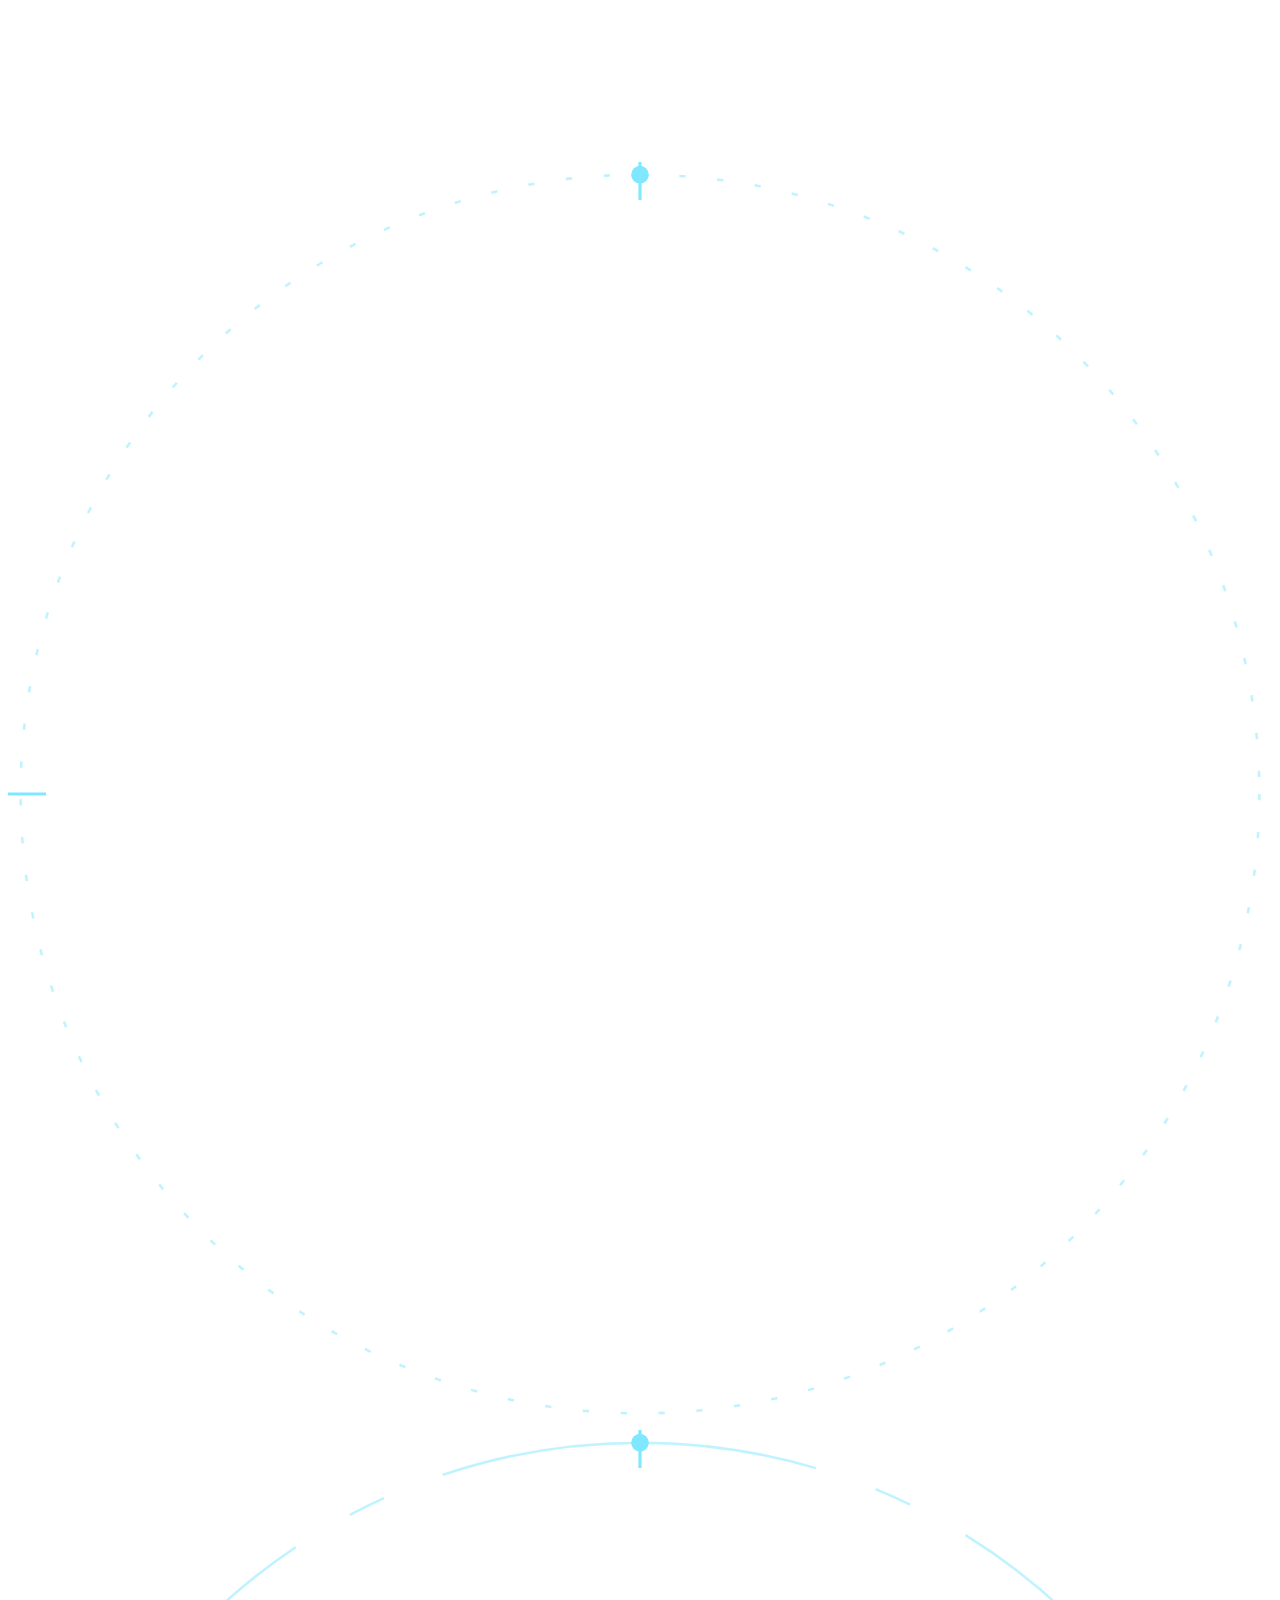
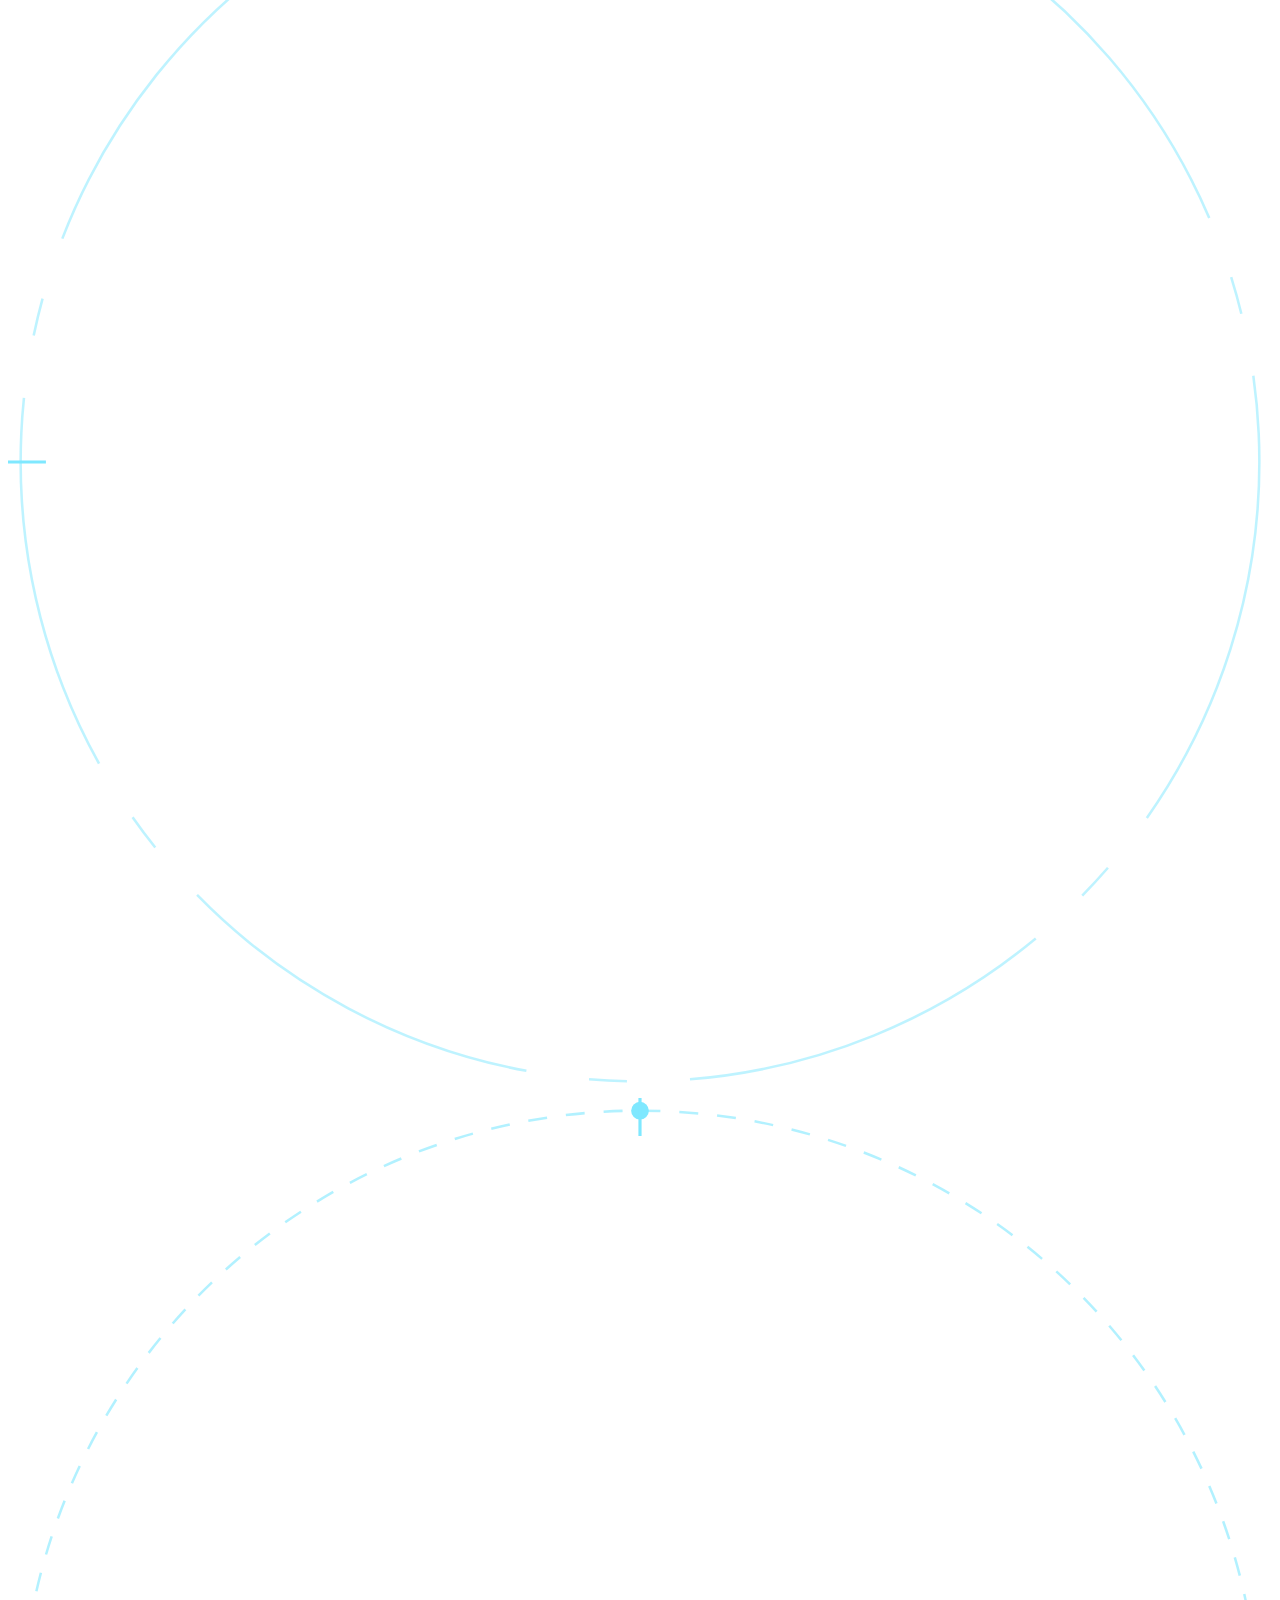
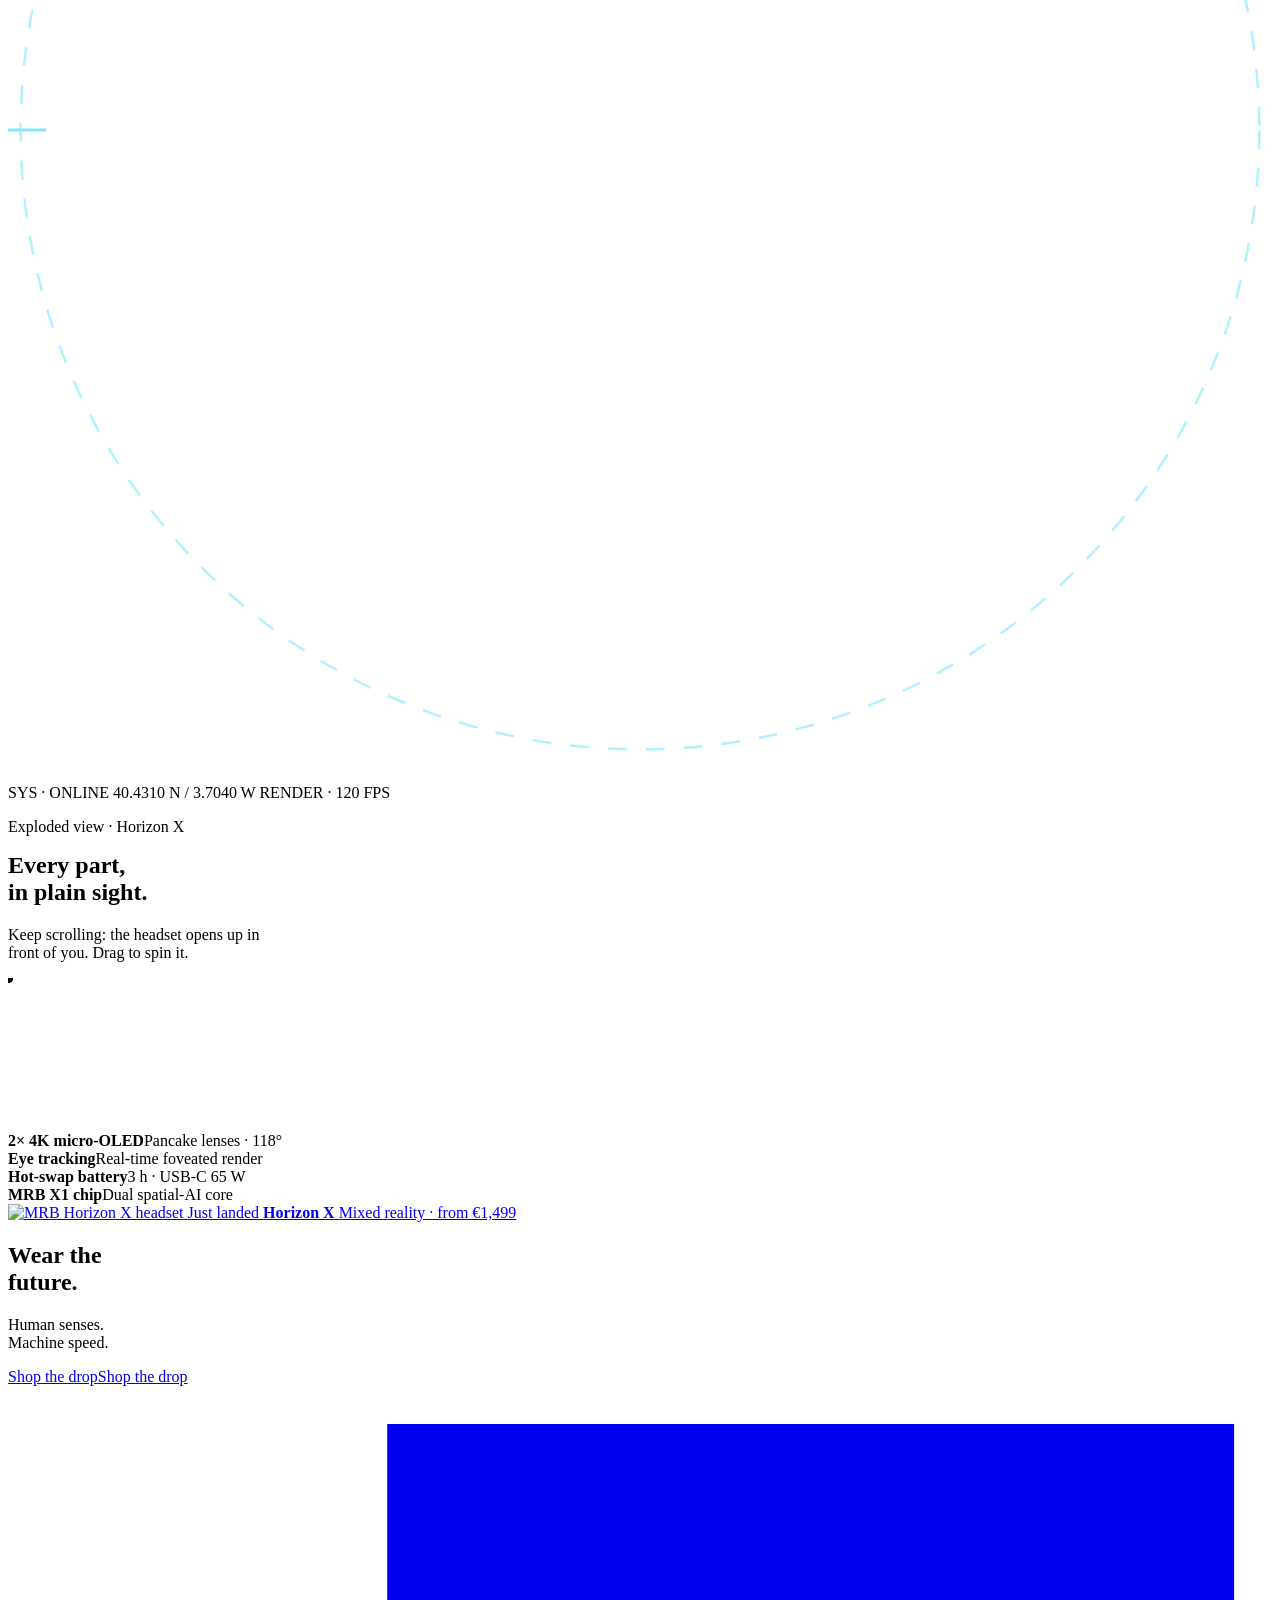
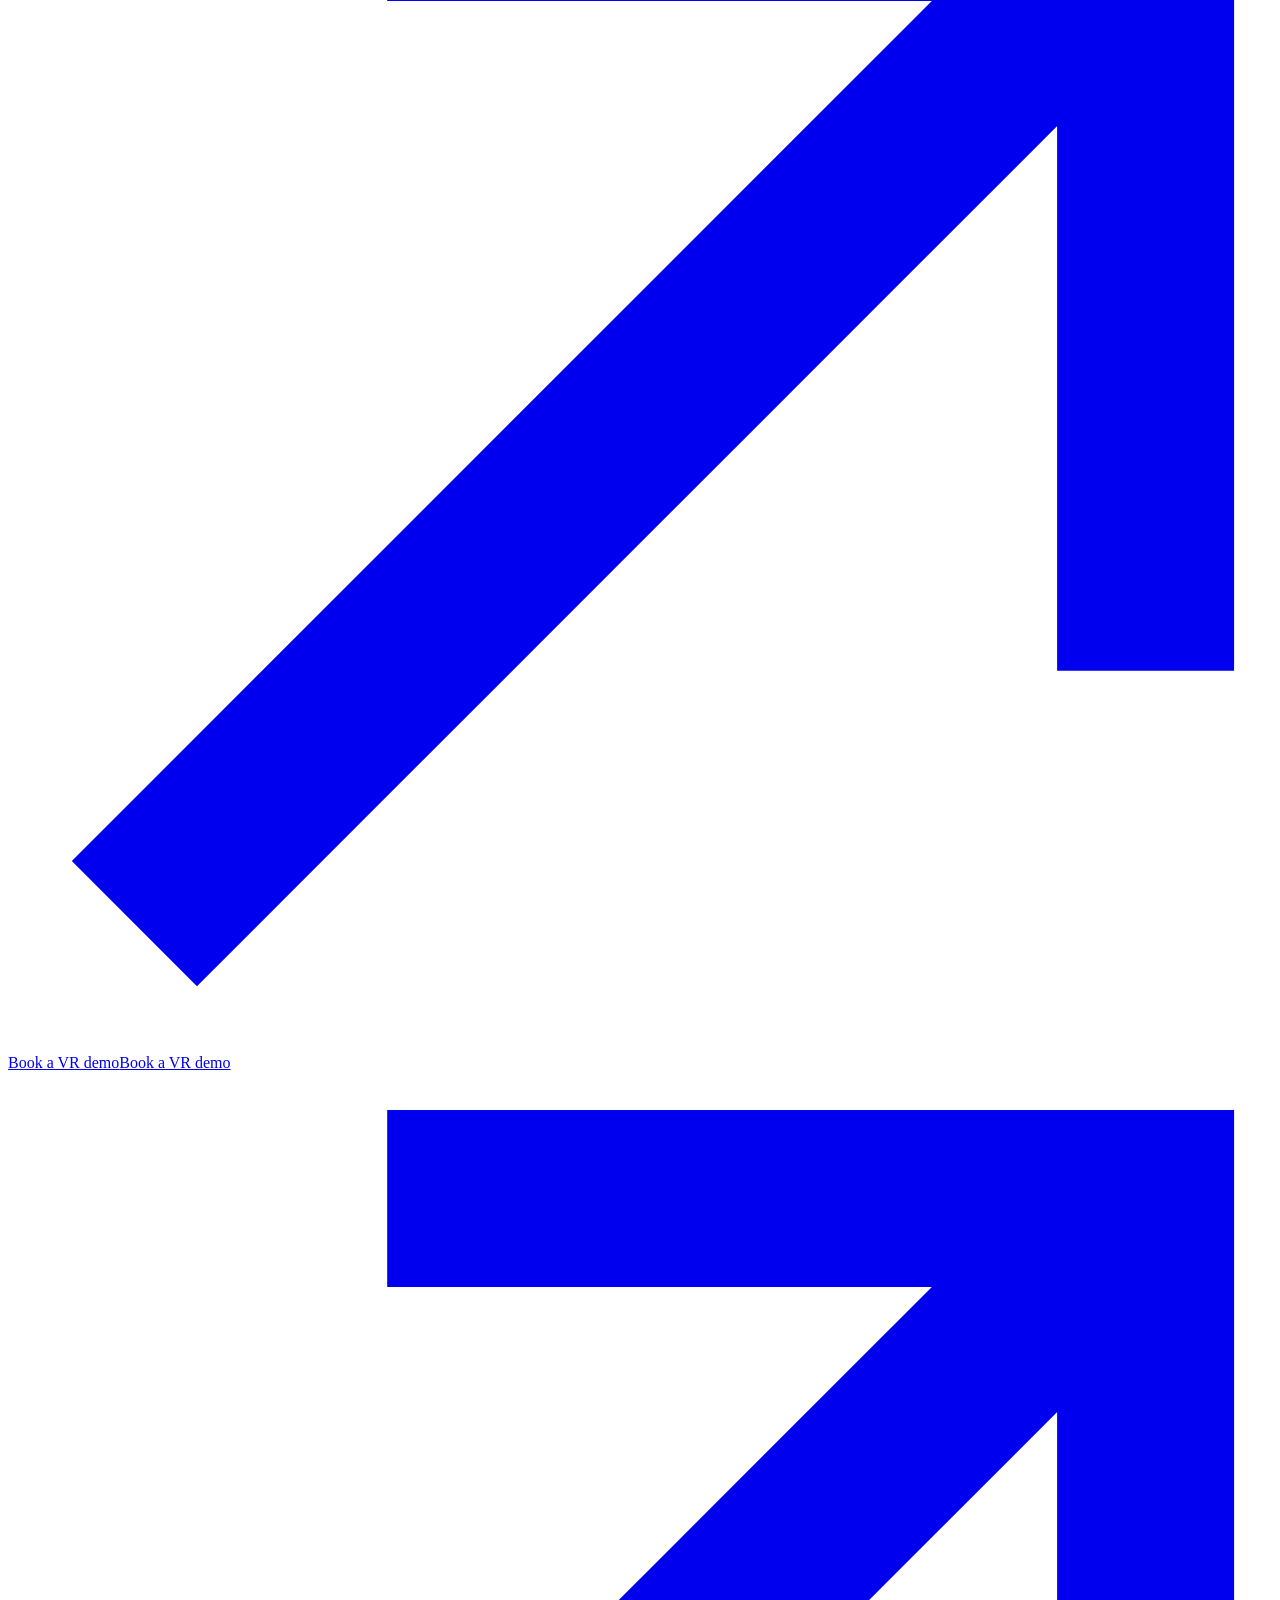
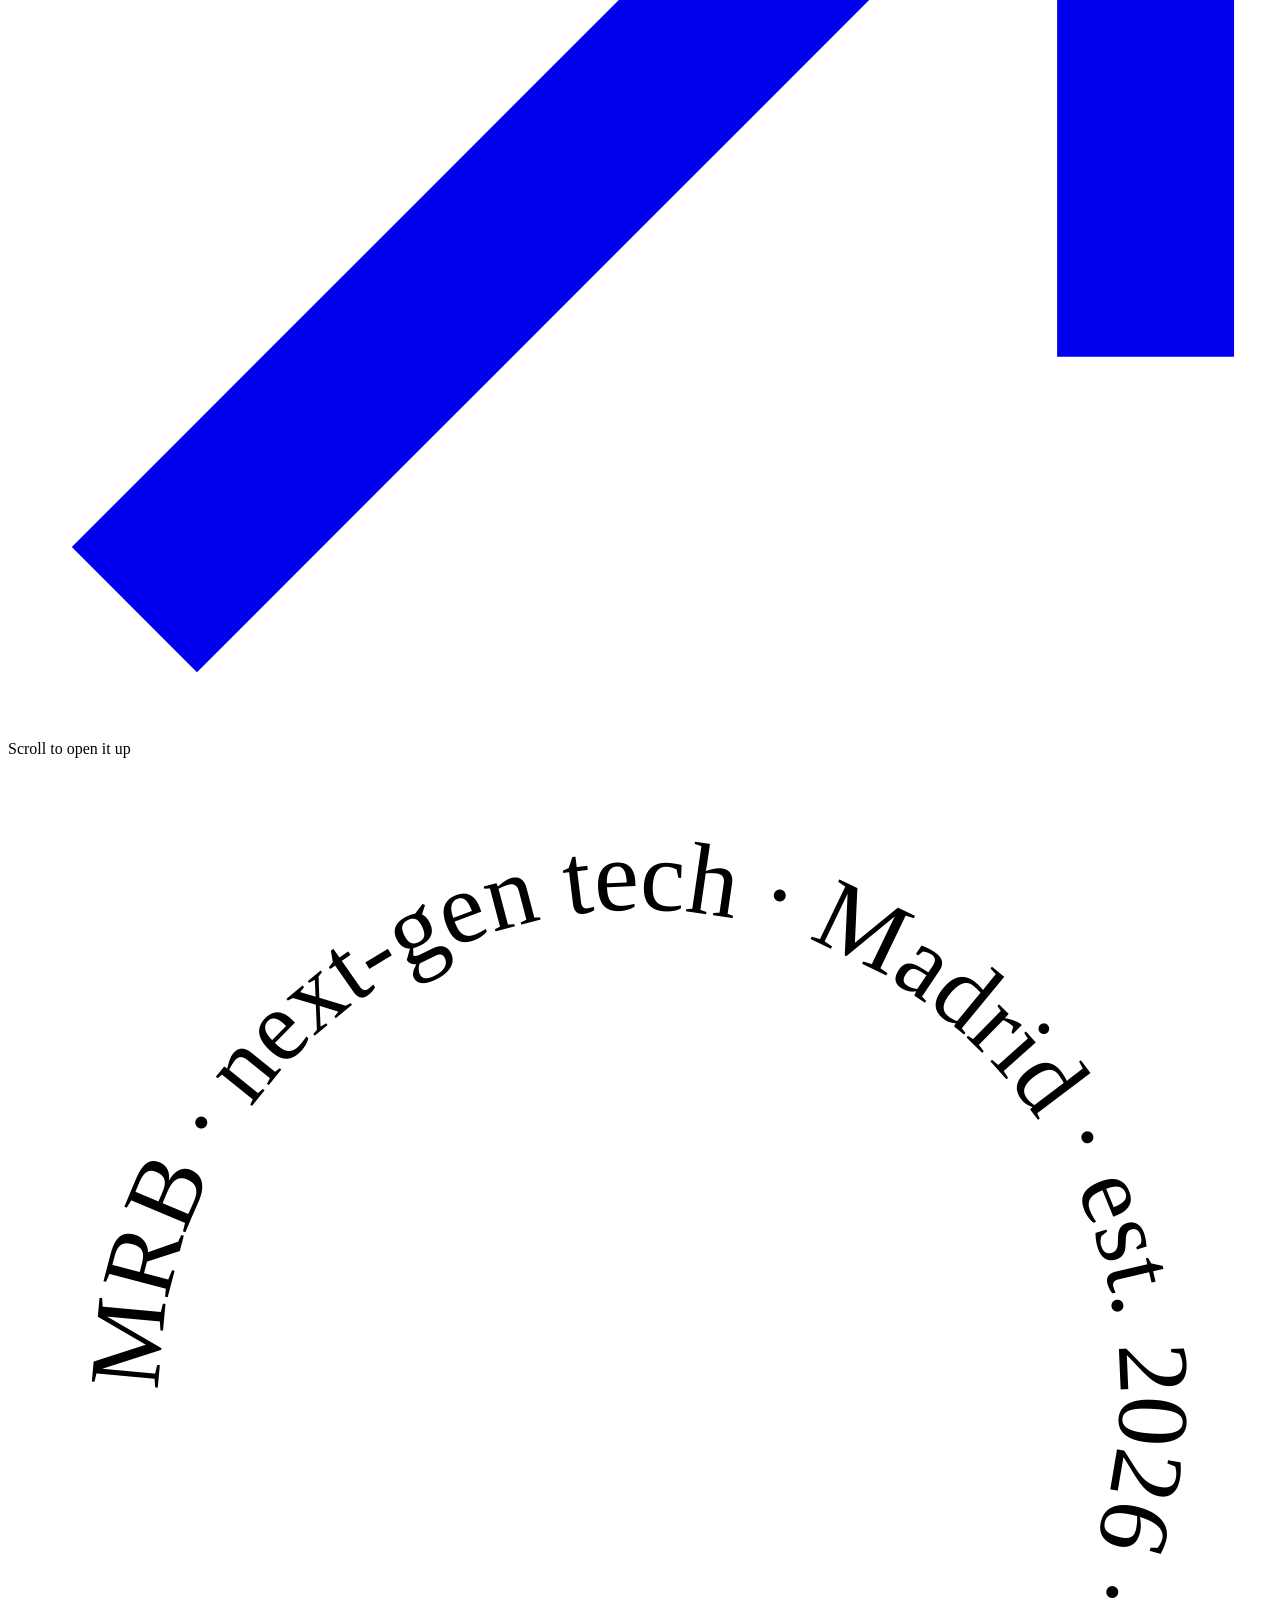
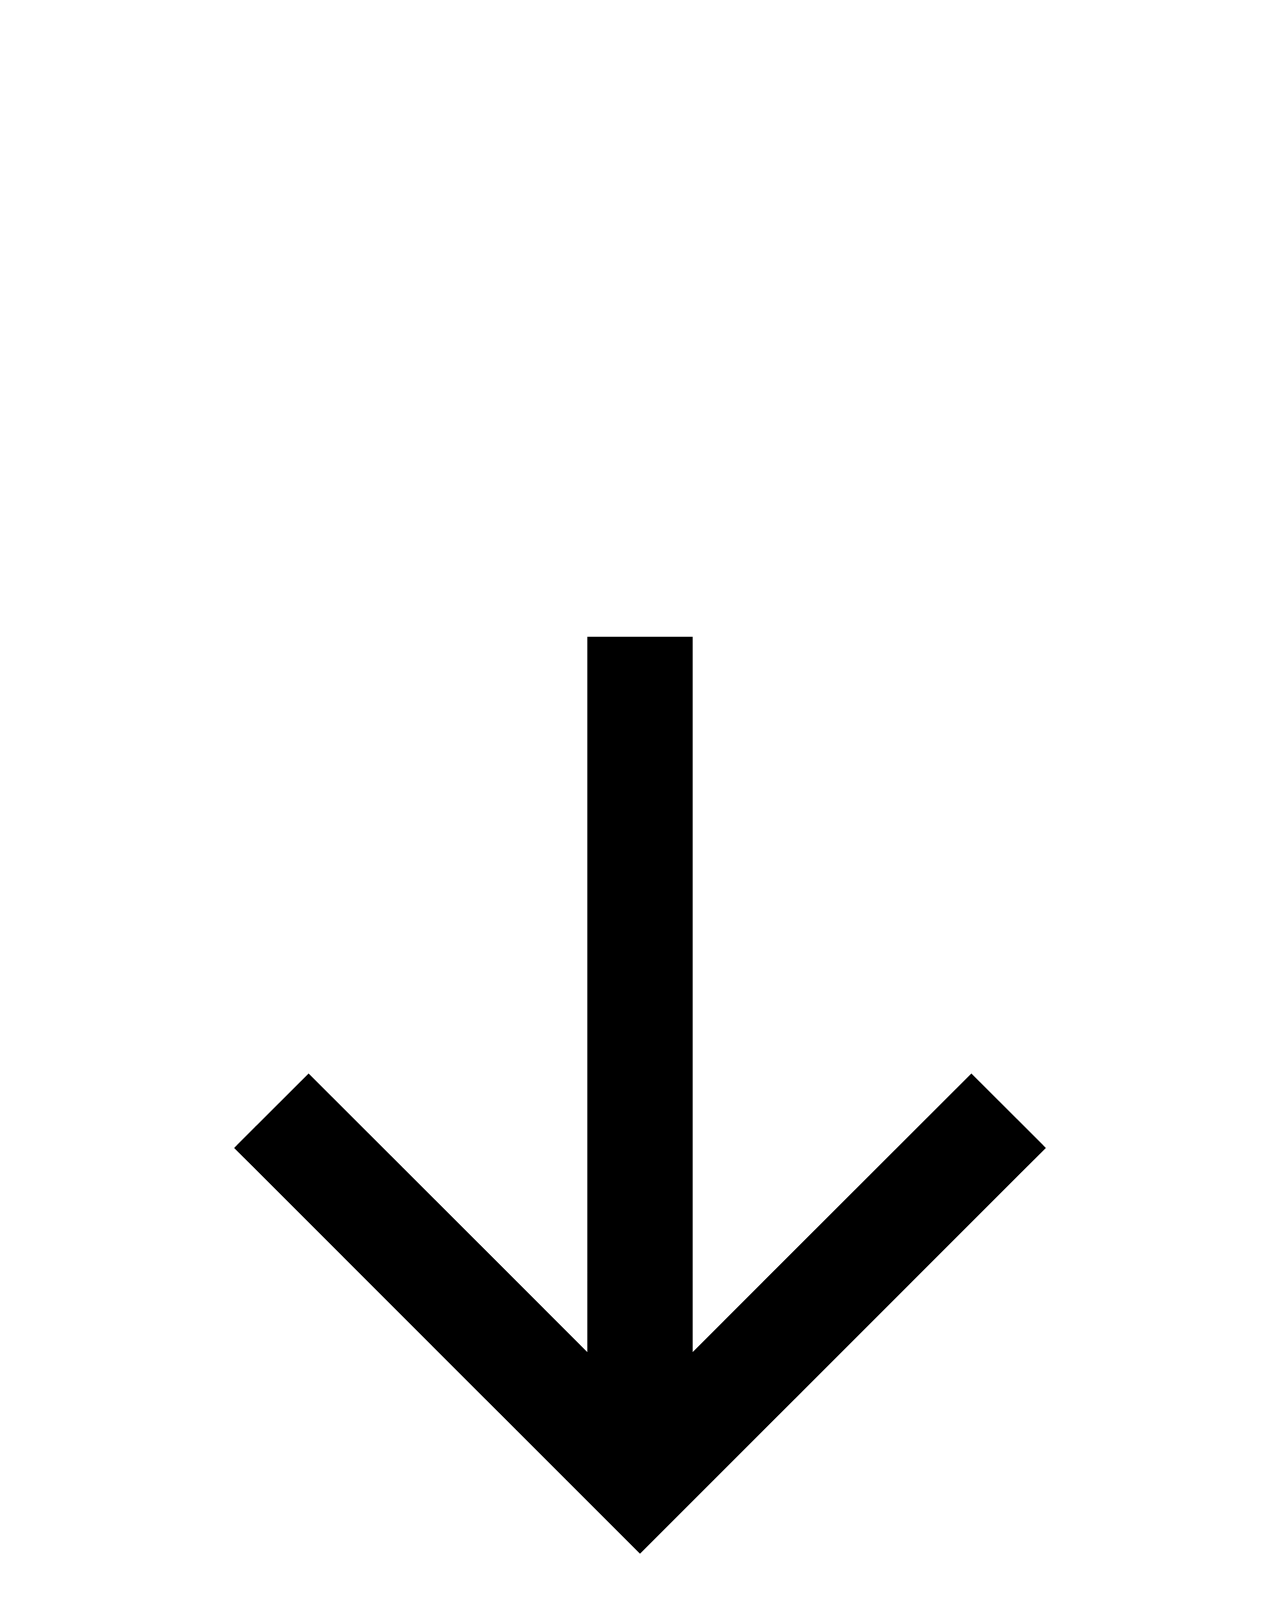
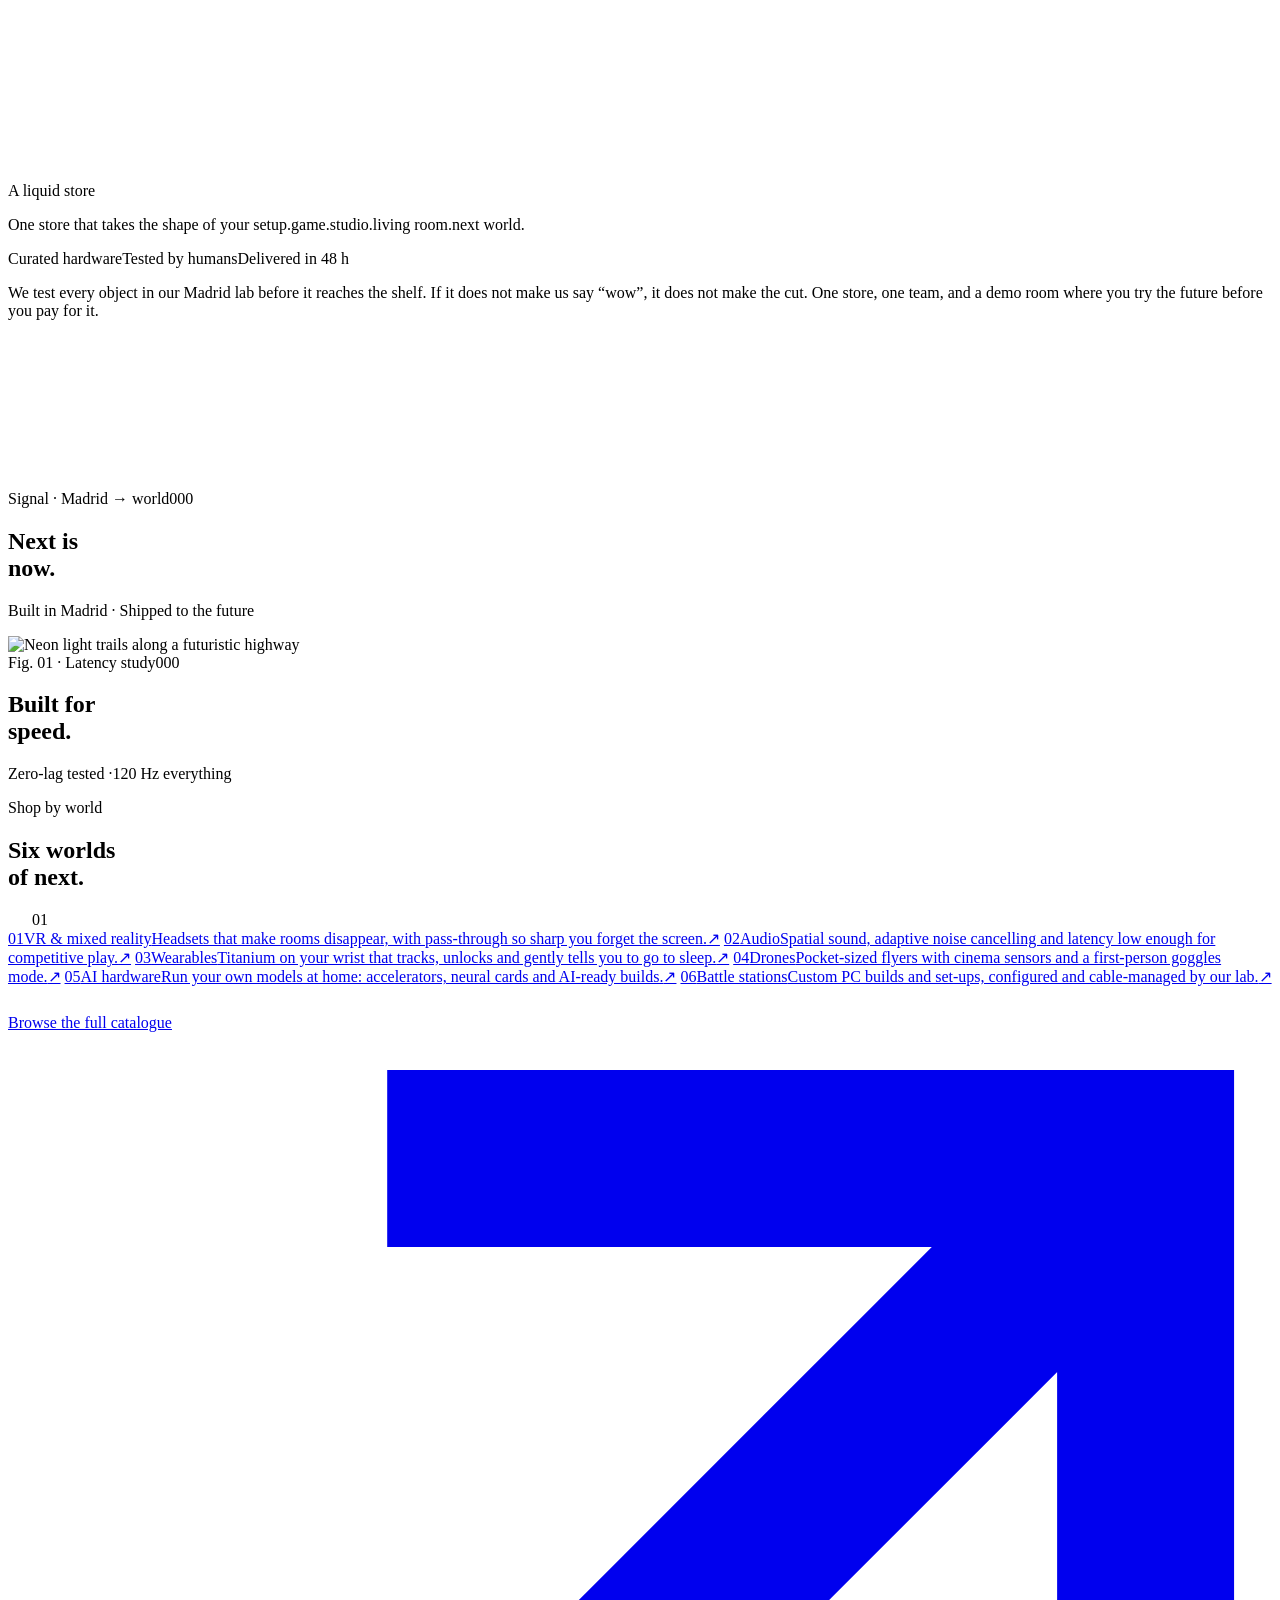
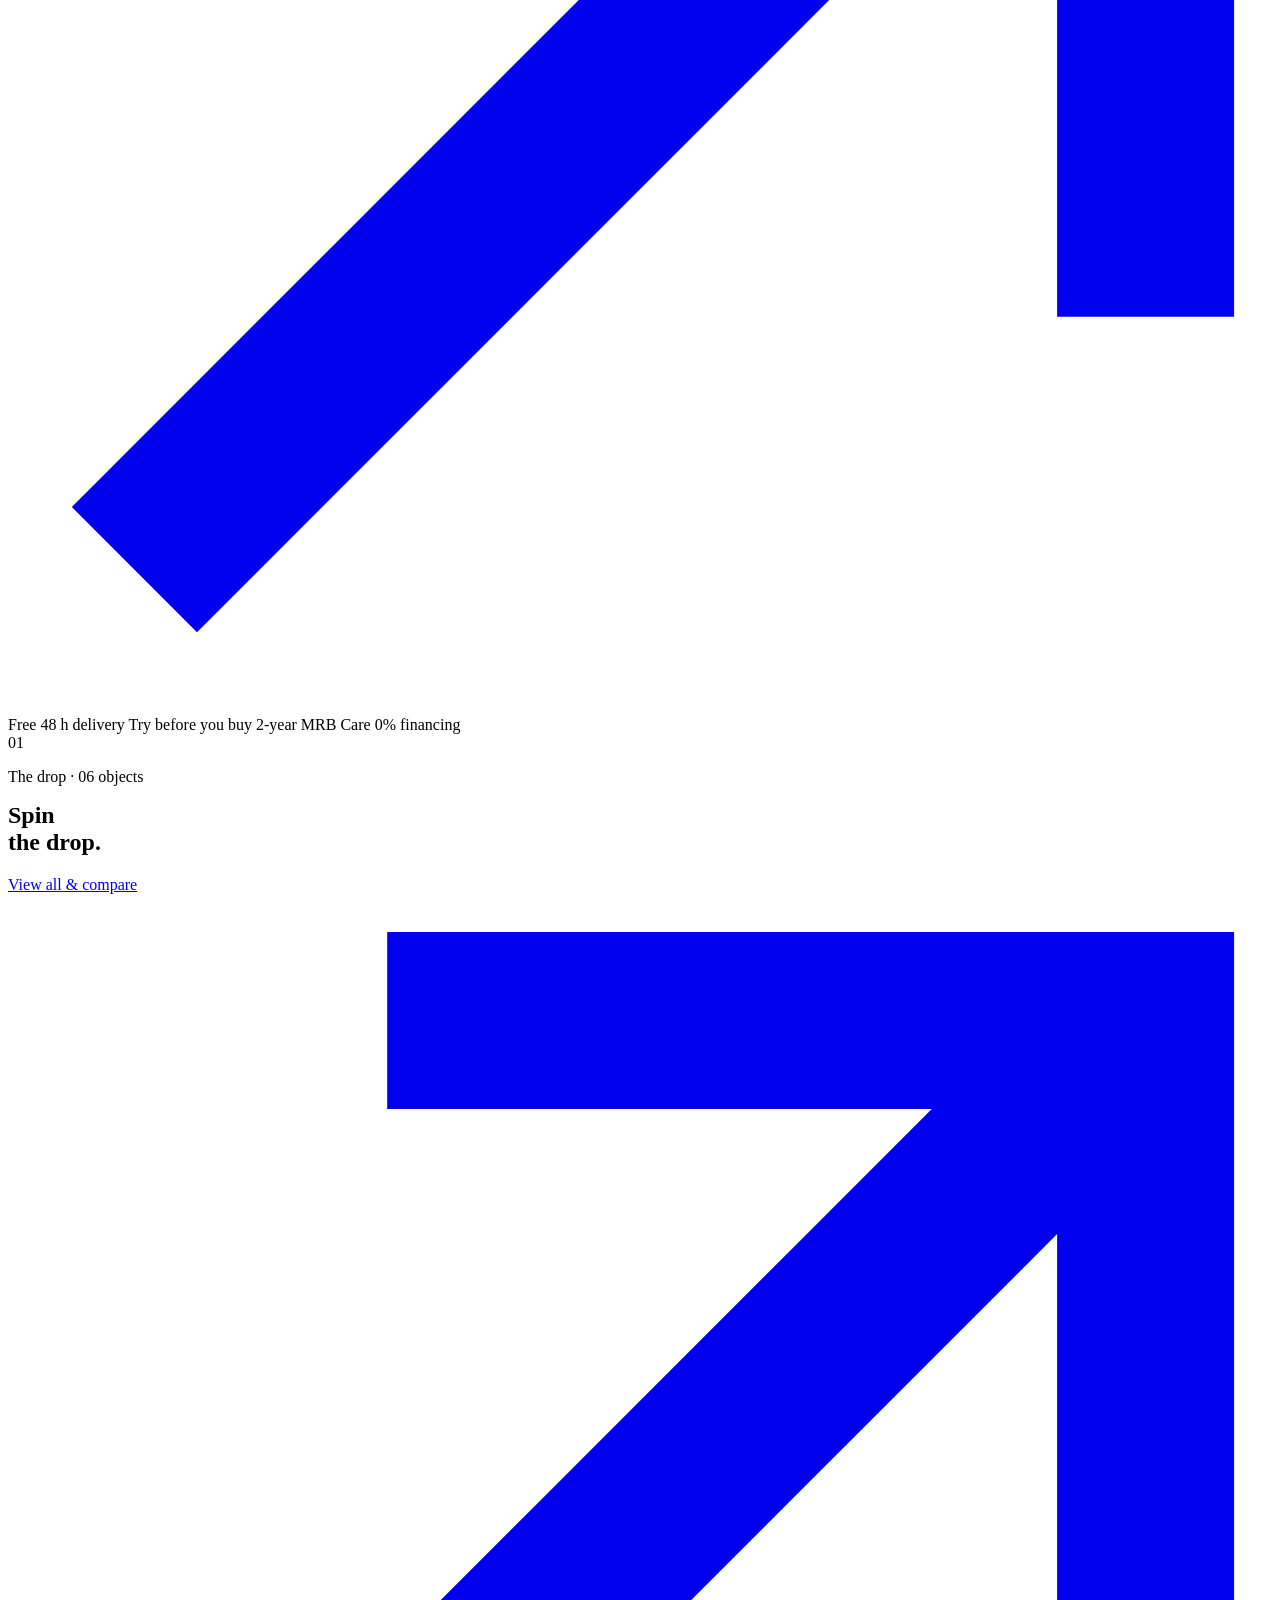
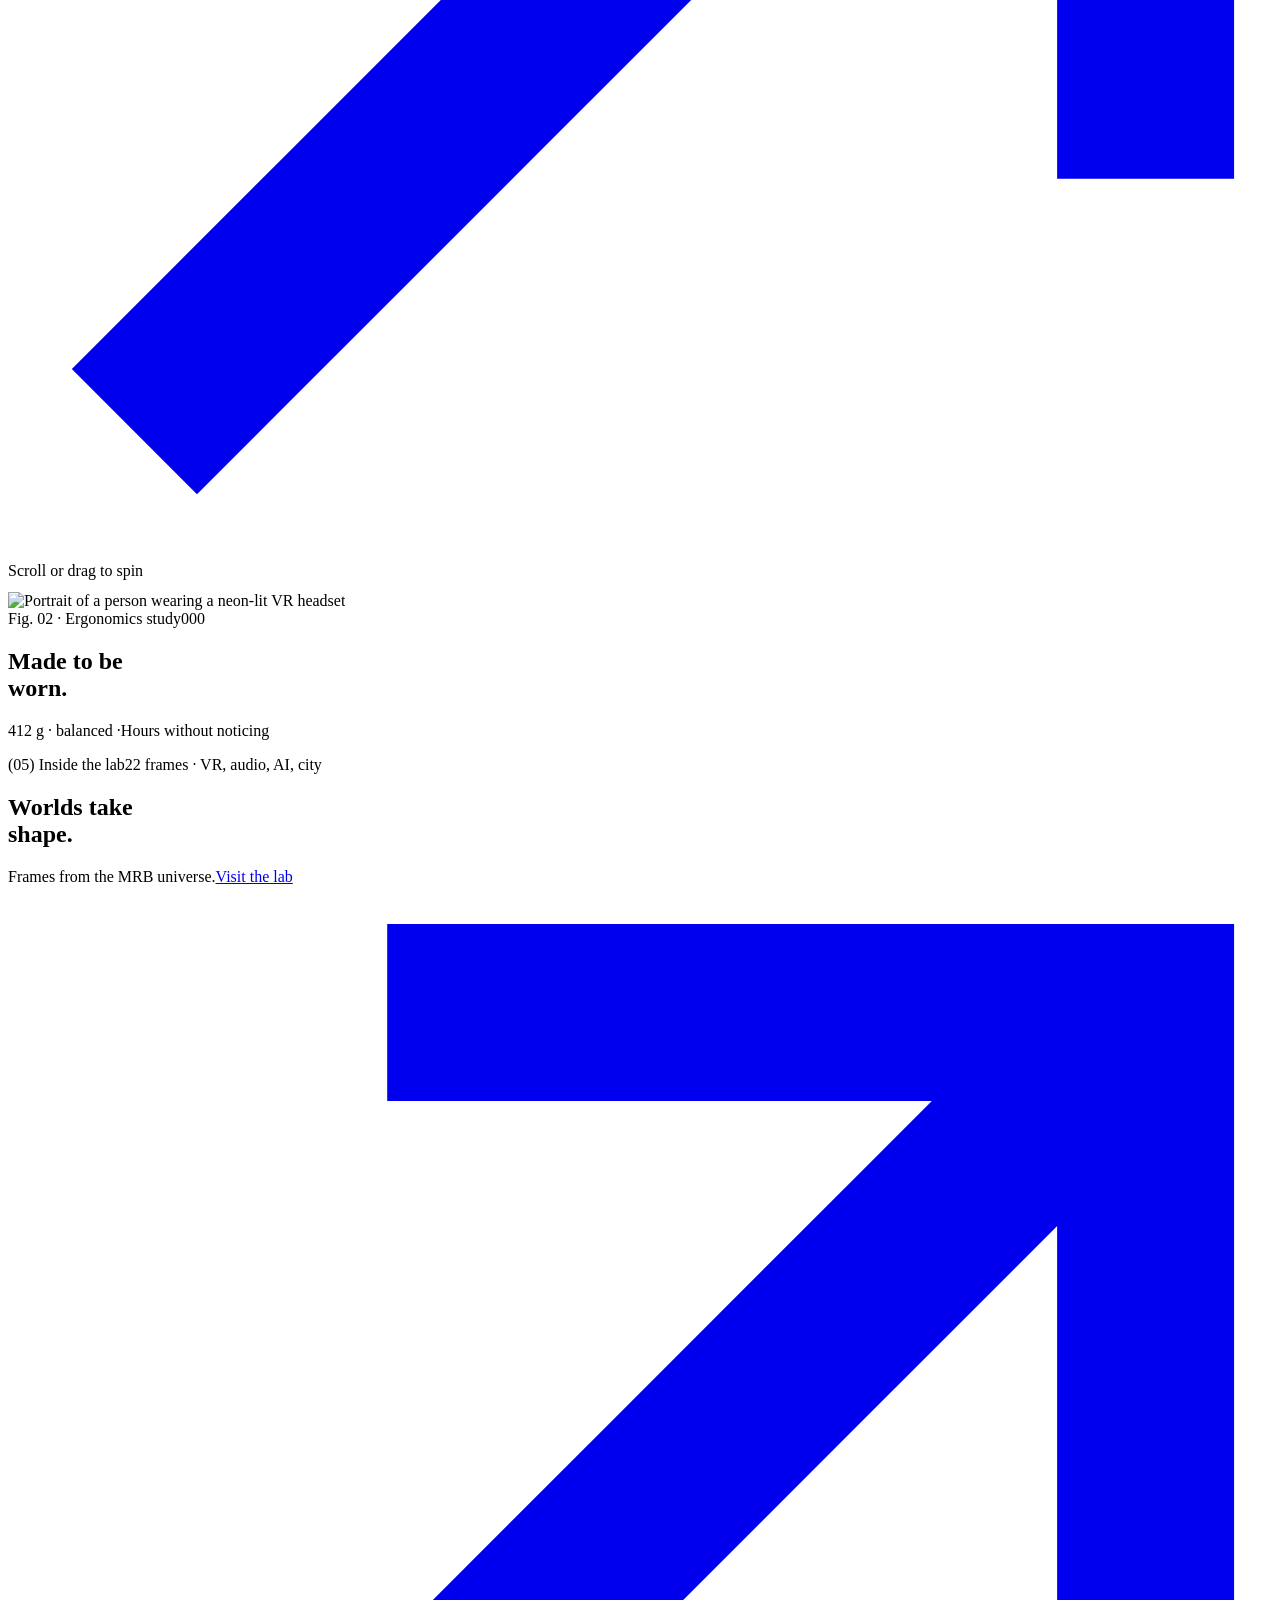
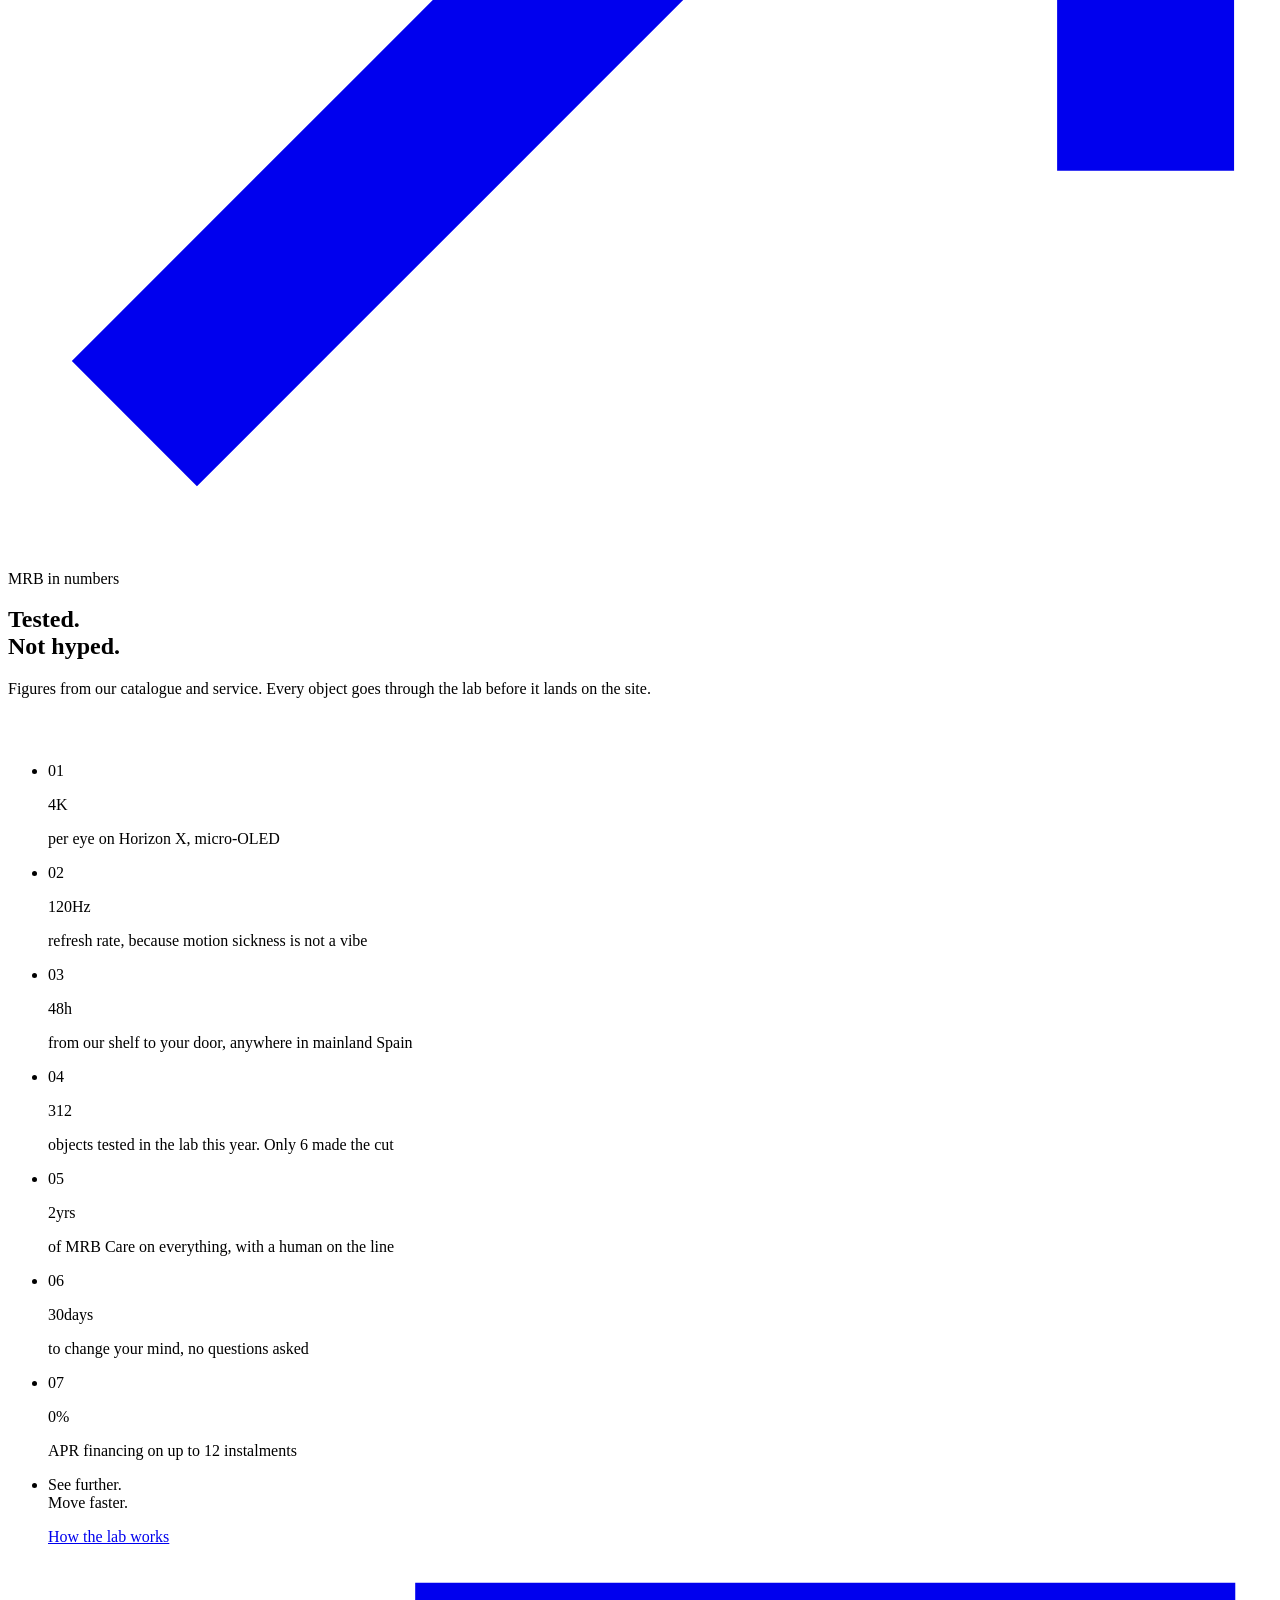
==== index.html @ bd9a54a3 "Add files via upload" ====
<!doctype html>
<html lang="en">
<head>
<meta charset="utf-8">
<meta name="viewport" content="width=device-width, initial-scale=1, viewport-fit=cover">
<title>MRB — Next-gen tech store · VR, audio, wearables &amp; AI hardware · Madrid</title>
<meta name="description" content="MRB is a next-gen tech store in Madrid: mixed-reality headsets, spatial audio, wearables, drones and AI hardware. Try the future in our lab before you buy it. Concept brand by María Luisa Ros Bolea.">
<meta name="theme-color" content="#02040b">
<meta property="og:type" content="website">
<meta property="og:title" content="MRB — Wear the future.">
<meta property="og:description" content="Human senses. Machine speed. Next-gen VR, audio, wearables and AI hardware, tested in Madrid.">
<meta property="og:image" content="assets/img/og.jpg">
<link rel="icon" href="assets/img/favicon.svg" type="image/svg+xml">
<link rel="apple-touch-icon" href="assets/img/apple-touch-icon.png">
<link rel="preload" href="assets/fonts/orbitron-latin-900-normal.woff2" as="font" type="font/woff2" crossorigin>
<link rel="preload" href="assets/fonts/michroma-latin-400-normal.woff2" as="font" type="font/woff2" crossorigin>
<link rel="stylesheet" href="assets/css/mrb.css">
<script>document.documentElement.classList.add("js");setTimeout(function(){var i=document.getElementById("intro");if(i&&!window.MRB)i.classList.add("is-done")},6000)</script>
<script type="importmap">{"imports":{"three":"./assets/vendor/three.module.min.js","three/addons/":"./assets/vendor/addons/"}}</script>
</head>
<body data-page="home" data-title-es="MRB — Tienda de tecnología de próxima generación · VR, audio, wearables e IA · Madrid">
<div class="intro" id="intro" aria-hidden="true"><div class="intro__door intro__door--t"></div><div class="intro__door intro__door--b"></div></div>


<canvas class="sf" aria-hidden="true"></canvas>

<main id="main">

  <!-- ============ HERO (pinned · exploded view) ============ -->
  <section class="hero" aria-labelledby="hero-t" id="hero" data-hero>
    <div class="hero__pin">
      <div class="hero__orb" aria-hidden="true"></div>
      <div class="hero__grid" aria-hidden="true"></div>
      <div class="hero__rings" aria-hidden="true"><svg viewBox="0 0 200 200" fill="none"><circle cx="100" cy="100" r="98" stroke="rgba(127,232,255,0.5)" stroke-width=".4" stroke-dasharray="1 5"/><circle cx="100" cy="2" r="1.4" fill="#7fe8ff"/><path d="M100 -2v8M-2 100h8" stroke="#7fe8ff" stroke-width=".5"/></svg><svg viewBox="0 0 200 200" fill="none"><circle cx="100" cy="100" r="98" stroke="rgba(127,232,255,0.5)" stroke-width=".4" stroke-dasharray="60 10 6 10"/><circle cx="100" cy="2" r="1.4" fill="#7fe8ff"/><path d="M100 -2v8M-2 100h8" stroke="#7fe8ff" stroke-width=".5"/></svg><svg viewBox="0 0 200 200" fill="none"><circle cx="100" cy="100" r="98" stroke="rgba(127,232,255,0.6)" stroke-width=".4" stroke-dasharray="3 3"/><circle cx="100" cy="2" r="1.4" fill="#7fe8ff"/><path d="M100 -2v8M-2 100h8" stroke="#7fe8ff" stroke-width=".5"/></svg></div>
      <div class="hero__3d" data-hero3d aria-hidden="true" data-cursor="Drag"></div>
      <img class="hero__fallback" src="assets/img/horizon.webp" alt="" aria-hidden="true">

      <div class="hero__hud t-nano" aria-hidden="true">
        <span>SYS · <span style="color:var(--cyan)">ONLINE</span></span>
        <span>40.4310 N / 3.7040 W</span>
        <span>RENDER · 120 FPS</span>
      </div>

      <div class="hero__exploded" data-exploded>
        <p class="label"><span data-es="Vista explosionada · Horizon X">Exploded view · Horizon X</span></p>
        <h2 class="f-display" style="margin-top:14px" data-es="Cada pieza,<br>a la vista.">Every part,<br>in plain sight.</h2>
        <p class="dim" style="margin-top:14px;max-width:34ch" data-es="Sigue bajando: las gafas se abren delante de ti. Arrastra para girarlas.">Keep scrolling: the headset opens up in front of you. Drag to spin it.</p>
      </div>
      <svg class="hlines" data-hlines aria-hidden="true"><line/><line/><line/><line/><circle r="5"/><circle r="5"/><circle r="5"/><circle r="5"/></svg>
      <div class="hlab" data-hlab="0" style="left:var(--pad);top:60%"><b>2× 4K micro-OLED</b><span data-es="Lentes pancake · 118°">Pancake lenses · 118°</span></div>
      <div class="hlab" data-hlab="1" style="left:var(--pad);top:76%"><b data-es="Seguimiento ocular">Eye tracking</b><span data-es="Render foveal en tiempo real">Real-time foveated render</span></div>
      <div class="hlab hlab--r" data-hlab="2" style="right:var(--pad);top:30%"><b data-es="Batería hot-swap">Hot-swap battery</b><span>3 h · USB-C 65 W</span></div>
      <div class="hlab hlab--r" data-hlab="3" style="right:var(--pad);top:58%"><b data-es="Chip MRB X1">MRB X1 chip</b><span data-es="Doble núcleo de IA espacial">Dual spatial-AI core</span></div>

      <a class="hero__tag" href="shop.html" data-qv="horizon-x" data-hero-tag data-rv style="--rv-delay:900ms">
        <img src="assets/img/horizon-sm.webp" alt="MRB Horizon X headset" width="72" height="72">
        <span>
          <span class="t-nano live" data-es="Recién llegadas">Just landed</span>
          <b>Horizon X</b>
          <span class="t-micro dim" data-es="Realidad mixta · desde 1.499 €">Mixed reality · from €1,499</span>
        </span>
      </a>

      <div class="wrap hero__content" data-hero-content>
        <h1 class="hero__title" id="hero-t" data-split data-es="Ponte el<br>futuro<span class='dot'>.</span>">Wear the<br>future<span class="dot">.</span></h1>
        <p class="hero__claim" data-split data-es="Sentidos humanos.<br><span class='o'>Velocidad máquina.</span>" style="--d:250ms">Human senses.<br><span class="o">Machine speed.</span></p>
        <div class="row hero__cta" data-rv style="--rv-delay:500ms">
          <a class="btn btn--primary" href="shop.html" data-magnetic><span class="roll"><span data-es="Ver la colección">Shop the drop</span><span aria-hidden="true" data-es="Ver la colección">Shop the drop</span></span><span class="btn__ico"><svg class="arrow" viewBox="0 0 10 10"><path d="M1 9 9 1M3 1h6v6" fill="none" stroke="currentColor" stroke-width="1.4"/></svg></span></a>
          <a class="btn btn--ghost" href="vr-demo.html#book" data-magnetic><span class="roll"><span data-es="Reserva una demo VR">Book a VR demo</span><span aria-hidden="true" data-es="Reserva una demo VR">Book a VR demo</span></span><span class="btn__ico"><svg class="arrow" viewBox="0 0 10 10"><path d="M1 9 9 1M3 1h6v6" fill="none" stroke="currentColor" stroke-width="1.4"/></svg></span></a>
        </div>
        <div class="hero__foot t-micro">
          <span class="scroll-cue" aria-hidden="true"><i></i><span data-es="Desliza para abrirlas">Scroll to open it up</span></span>
        </div>
      </div>

      <div class="badge" aria-hidden="true">
        <svg viewBox="0 0 200 200"><defs><path id="badgeC" d="M100,100 m-76,0 a76,76 0 1,1 152,0 a76,76 0 1,1 -152,0"/></defs><text><textPath href="#badgeC">MRB · next-gen tech · Madrid · est. 2026 ·</textPath></text></svg>
        <span class="badge__c"><svg viewBox="0 0 24 24" fill="none" stroke="currentColor" stroke-width="2"><path d="M12 4v16M5 13l7 7 7-7"/></svg></span>
      </div>
    </div>
  </section>

  <!-- ============ STATEMENT ============ -->
  <section class="section statement" aria-label="About MRB" data-statement>
    <div class="floaters" aria-hidden="true">
      <div class="floater" data-speed="-120" style="left:6%;top:12%;transform:rotate(-8deg)"><img src="assets/img/buds-sm.webp" alt="" loading="lazy"></div>
      <div class="floater" data-speed="-260" style="right:7%;top:6%;transform:rotate(7deg)"><img src="assets/img/watch-sm.webp" alt="" loading="lazy"></div>
      <div class="floater" data-speed="-60" style="right:16%;bottom:6%;transform:rotate(-5deg)"><img src="assets/img/drone-sm.webp" alt="" loading="lazy"></div>
      <div class="floater" data-speed="-200" style="left:12%;bottom:2%;transform:rotate(6deg)"><img src="assets/img/chip-core-sm.webp" alt="" loading="lazy"></div>
    </div>
    <div class="wrap grid">
      <div style="grid-column:1/4"><p class="label"><span data-scramble data-es="Una tienda líquida">A liquid store</span></p></div>
      <div style="grid-column:4/13" class="stack" >
        <p class="statement__text" data-scrub data-es="Una tienda que toma la forma de tu <span class='rot acc' data-rot><span class='rot__i is-on'>setup.</span><span class='rot__i'>partida.</span><span class='rot__i'>estudio.</span><span class='rot__i'>salón.</span><span class='rot__i'>próximo mundo.</span></span>">One store that takes the shape of your <span class="rot acc" data-rot><span class="rot__i is-on">setup.</span><span class="rot__i">game.</span><span class="rot__i">studio.</span><span class="rot__i">living room.</span><span class="rot__i">next world.</span></span></p>
        <p class="statement__sub t-nano" data-rv style="--s:36px"><span data-es="Hardware seleccionado">Curated hardware</span><span data-es="Probado por humanos">Tested by humans</span><span data-es="Entregado en 48 h">Delivered in 48 h</span></p>
        <p class="t-lead dim measure" data-rv data-es="Probamos cada objeto en nuestro laboratorio de Madrid antes de que llegue a la estantería. Si no nos hace decir «guau», no entra. Una tienda, un equipo y una sala de demos donde pruebas el futuro antes de pagarlo.">We test every object in our Madrid lab before it reaches the shelf. If it does not make us say “wow”, it does not make the cut. One store, one team, and a demo room where you try the future before you pay for it.</p>
      </div>
    </div>
  </section>

  <!-- ============ KINETIC ============ -->
  <section class="kin" data-kin aria-labelledby="kin-t">
    <div class="kin__pin">
      <canvas class="kin__globe" data-globe aria-hidden="true"></canvas>
      <div class="kin__meta t-nano" aria-hidden="true"><span data-es="Señal · Madrid → mundo">Signal · Madrid → world</span><span class="tnum" data-kin-n>000</span></div>
      <h2 class="kin__word" id="kin-t" data-kin-word data-es="El futuro<br>es ahora.">Next is<br>now.</h2>
      <p class="kin__sub t-nano" data-es="Diseñado en Madrid · Entregado al futuro">Built in Madrid · Shipped to the future</p>
    </div>
  </section>

  <!-- ============ DEPTH 1 ============ -->
  <section class="depth" data-depth aria-labelledby="dpa-t" style="--fy:55%">
    <div class="depth__stage">
      <div class="depth__media">
        <img src="assets/img/highway.webp" alt="Neon light trails along a futuristic highway" loading="lazy" width="1080" height="1350">
        <div class="depth__strips" aria-hidden="true"><i></i><i></i><i></i><i></i><i></i><i></i><i></i><i></i><i></i><i></i></div>
        <div class="scan"></div>
      </div>
      <div class="depth__hud" aria-hidden="true"><span></span><span></span><span></span><span></span></div>
      <div class="depth__meta t-nano" aria-hidden="true"><span data-es="Fig. 01 · Estudio de latencia">Fig. 01 · Latency study</span><span class="tnum" data-depth-n>000</span></div>
      <h2 class="depth__title" id="dpa-t" data-split data-es="Hecho para<br>la velocidad.">Built for<br>speed.</h2>
      <p class="depth__cap t-nano"><span data-es="Sin lag · Todo a 120 Hz">Zero-lag tested ·</span><span data-es="Medido en el MRB Lab">120 Hz everything</span></p>
    </div>
  </section>

  <!-- ============ WORLDS ============ -->
  <section class="section" id="worlds" aria-labelledby="worlds-t">
    <div class="wrap fv__grid">
      <div class="fv__head">
        <p class="label"><span data-scramble data-es="Compra por mundo">Shop by world</span></p>
        <h2 class="f-display t-h1" id="worlds-t" data-split data-es="Seis mundos<br>del mañana." style="margin-top:20px">Six worlds<br>of next.</h2>
        <div class="fv__show" aria-hidden="true">
          <img class="is-on" src="assets/img/neon-2.webp" alt="" loading="lazy">
          <img src="assets/img/aura.webp" alt="" loading="lazy">
          <img src="assets/img/watch-2.webp" alt="" loading="lazy">
          <img src="assets/img/drone.webp" alt="" loading="lazy">
          <img src="assets/img/brain.webp" alt="" loading="lazy">
          <img src="assets/img/gamer.webp" alt="" loading="lazy">
          <span class="fv__n tnum" data-fv-n>01</span>
        </div>
      </div>
      <div>
        <div class="fv__list">
          <a class="srow is-on" href="shop.html?c=vr" data-srow="0" data-rv><span class="srow__n t-nano tnum">01</span><span class="srow__t" data-es="VR y realidad mixta">VR &amp; mixed reality</span><span class="srow__d" data-es="Gafas que hacen desaparecer la habitación, con una visión del entorno tan nítida que olvidas la pantalla.">Headsets that make rooms disappear, with pass-through so sharp you forget the screen.</span><span class="srow__go">↗</span></a>
          <a class="srow" href="shop.html?c=audio" data-srow="1" data-rv><span class="srow__n t-nano tnum">02</span><span class="srow__t">Audio</span><span class="srow__d" data-es="Sonido espacial, cancelación de ruido adaptativa y una latencia tan baja que vale para competir.">Spatial sound, adaptive noise cancelling and latency low enough for competitive play.</span><span class="srow__go">↗</span></a>
          <a class="srow" href="shop.html?c=wear" data-srow="2" data-rv><span class="srow__n t-nano tnum">03</span><span class="srow__t">Wearables</span><span class="srow__d" data-es="Titanio en la muñeca que mide, desbloquea y te recuerda que ya toca dormir.">Titanium on your wrist that tracks, unlocks and gently tells you to go to sleep.</span><span class="srow__go">↗</span></a>
          <a class="srow" href="shop.html?c=drone" data-srow="3" data-rv><span class="srow__n t-nano tnum">04</span><span class="srow__t">Drones</span><span class="srow__d" data-es="Drones de bolsillo con sensores de cine y modo de vuelo en primera persona.">Pocket-sized flyers with cinema sensors and a first-person goggles mode.</span><span class="srow__go">↗</span></a>
          <a class="srow" href="shop.html?c=ai" data-srow="4" data-rv><span class="srow__n t-nano tnum">05</span><span class="srow__t" data-es="Hardware IA">AI hardware</span><span class="srow__d" data-es="Ejecuta tus propios modelos en casa: aceleradores, tarjetas neuronales y equipos preparados para IA.">Run your own models at home: accelerators, neural cards and AI-ready builds.</span><span class="srow__go">↗</span></a>
          <a class="srow" href="lab.html" data-srow="5" data-rv><span class="srow__n t-nano tnum">06</span><span class="srow__t" data-es="Puestos de batalla">Battle stations</span><span class="srow__d" data-es="PCs y setups a medida, montados, calibrados y con los cables bien recogidos por nuestro lab.">Custom PC builds and set-ups, configured and cable-managed by our lab.</span><span class="srow__go">↗</span></a>
        </div>
        <p style="margin-top:28px"><a class="link link--under" href="shop.html"><span data-es="Ver el catálogo completo">Browse the full catalogue</span> <svg class="arrow" viewBox="0 0 10 10"><path d="M1 9 9 1M3 1h6v6" fill="none" stroke="currentColor" stroke-width="1.4"/></svg></a></p>
      </div>
    </div>
  </section>

  <!-- ============ MARQUEE ============ -->
  <div class="mq" data-marquee data-cursor="Drag" aria-hidden="true">
    <div class="mq__track">
      <span data-es="Envío en 48 h">Free 48 h delivery</span><i class="mq__dot"></i>
      <span data-es="Prueba antes de comprar">Try before you buy</span><i class="mq__dot"></i>
      <span data-es="2 años de MRB Care">2-year MRB Care</span><i class="mq__dot"></i>
      <span data-es="Financiación al 0 %">0% financing</span><i class="mq__dot"></i>
    </div>
  </div>

  <!-- ============ ORBIT (3D product ring) ============ -->
  <section class="orbit" id="drop" data-orbit aria-labelledby="drop-t">
    <div class="orbit__pin">
      <div class="orbit__num tnum" data-orbit-num aria-hidden="true">01</div>
      <div class="wrap orbit__head">
        <div>
          <p class="label"><span data-scramble data-es="La colección · 06 objetos">The drop · 06 objects</span></p>
          <h2 class="f-display t-h1" id="drop-t" data-split data-es="Haz girar<br>la colección." style="margin-top:16px">Spin<br>the drop.</h2>
        </div>
        <a class="link link--under" href="shop.html"><span data-es="Ver todo y comparar">View all &amp; compare</span> <svg class="arrow" viewBox="0 0 10 10"><path d="M1 9 9 1M3 1h6v6" fill="none" stroke="currentColor" stroke-width="1.4"/></svg></a>
      </div>
      <div class="orbit__hint t-nano" aria-hidden="true"><i></i><span data-es="Desliza o arrastra para girar">Scroll or drag to spin</span><i></i></div>
      <div class="orbit__scene" data-orbit-scene data-cursor="Drag"><div class="orbit__floor" aria-hidden="true"></div><div class="orbit__ring" data-orbit-ring></div></div>
      <div class="wrap orbit__info" aria-live="polite">
        <div class="orbit__txt" data-orbit-txt></div>
        <div style="display:grid;gap:12px;justify-items:end">
          <div class="orbit__buy" data-orbit-buy></div>
          <div class="orbit__dots" data-orbit-dots></div>
        </div>
      </div>
    </div>
  </section>

  <!-- ============ DEPTH 2 ============ -->
  <section class="depth" data-depth aria-labelledby="dpb-t" style="--fy:28%">
    <div class="depth__stage">
      <div class="depth__media">
        <img src="assets/img/neon-1.webp" alt="Portrait of a person wearing a neon-lit VR headset" loading="lazy" width="1080" height="1350">
        <div class="depth__strips" aria-hidden="true"><i></i><i></i><i></i><i></i><i></i><i></i><i></i><i></i><i></i><i></i></div>
        <div class="scan"></div>
      </div>
      <div class="depth__hud" aria-hidden="true"><span></span><span></span><span></span><span></span></div>
      <div class="depth__meta t-nano" aria-hidden="true"><span data-es="Fig. 02 · Estudio de ergonomía">Fig. 02 · Ergonomics study</span><span class="tnum" data-depth-n>000</span></div>
      <h2 class="depth__title" id="dpb-t" data-split data-es="Hecho para<br>llevarse.">Made to be<br>worn.</h2>
      <p class="depth__cap t-nano"><span data-es="412 g · peso equilibrado ·">412 g · balanced ·</span><span data-es="Horas sin notarlo">Hours without noticing</span></p>
    </div>
  </section>

  <!-- ============ TUNNEL ============ -->
  <section class="tunnel" data-tunnel aria-labelledby="tunnel-t">
    <div class="tunnel__stage">
      <div class="tunnel__meta tunnel__meta--top"><div class="wrap between t-nano"><span data-es="(05) Dentro del lab">(05) Inside the lab</span><span data-es="22 fotogramas · VR, audio, IA, ciudad">22 frames · VR, audio, AI, city</span></div></div>
      <div class="tunnel__space" data-tunnel-space></div>
      <div class="tunnel__fog"></div>
      <h2 class="tunnel__title" id="tunnel-t"><span data-split data-es="Los mundos<br>toman forma.">Worlds take<br>shape.</span></h2>
      <div class="tunnel__meta tunnel__meta--bot"><div class="wrap between t-micro dim"><span data-es="Imágenes del universo MRB.">Frames from the MRB universe.</span><a class="link" href="lab.html" style="pointer-events:auto"><span data-es="Visita el lab">Visit the lab</span> <svg class="arrow" viewBox="0 0 10 10"><path d="M1 9 9 1M3 1h6v6" fill="none" stroke="currentColor" stroke-width="1.4"/></svg></a></div></div>
    </div>
  </section>

  <!-- ============ FIGURES ============ -->
  <section class="section" aria-labelledby="fig-t">
    <div class="wrap">
      <div class="grid" style="margin-bottom:clamp(36px,5vw,70px)">
        <div style="grid-column:1/8"><p class="label"><span data-scramble data-es="MRB en cifras">MRB in numbers</span></p>
          <h2 class="f-display t-h1" id="fig-t" data-split data-es="Probado.<br>No inflado." style="margin-top:18px">Tested.<br>Not hyped.</h2></div>
        <p style="grid-column:8/13;align-self:end" class="dim" data-rv data-es="Cifras de nuestro catálogo y servicio. Cada objeto pasa por el lab antes de aterrizar en la web.">Figures from our catalogue and service. Every object goes through the lab before it lands on the site.</p>
      </div>
      <ul class="kfs" aria-label="MRB in figures">
        <li class="kf" data-rv style="--rv-delay:0ms"><span class="kf__n t-nano">01</span><p class="kf__v"><span data-count="4">4</span><span class="kf__u">K</span></p><p class="kf__t" data-es="por ojo en las Horizon X, micro-OLED">per eye on Horizon X, micro-OLED</p><span class="kf__bar"></span></li>
        <li class="kf" data-rv style="--rv-delay:80ms"><span class="kf__n t-nano">02</span><p class="kf__v"><span data-count="120" data-count-delay="120">120</span><span class="kf__u">Hz</span></p><p class="kf__t" data-es="de refresco, porque el mareo no está de moda">refresh rate, because motion sickness is not a vibe</p><span class="kf__bar"></span></li>
        <li class="kf" data-rv style="--rv-delay:160ms"><span class="kf__n t-nano">03</span><p class="kf__v"><span data-count="48" data-count-delay="240">48</span><span class="kf__u">h</span></p><p class="kf__t" data-es="de la tienda a tu puerta en toda la península">from our shelf to your door, anywhere in mainland Spain</p><span class="kf__bar"></span></li>
        <li class="kf" data-rv style="--rv-delay:240ms"><span class="kf__n t-nano">04</span><p class="kf__v"><span data-count="312" data-count-delay="360">312</span></p><p class="kf__t" data-es="objetos probados este año. Solo 6 han entrado">objects tested in the lab this year. Only 6 made the cut</p><span class="kf__bar"></span></li>
        <li class="kf" data-rv style="--rv-delay:0ms"><span class="kf__n t-nano">05</span><p class="kf__v"><span data-count="2">2</span><span class="kf__u" data-es="años">yrs</span></p><p class="kf__t" data-es="de MRB Care en todo, con un humano al teléfono">of MRB Care on everything, with a human on the line</p><span class="kf__bar"></span></li>
        <li class="kf" data-rv style="--rv-delay:80ms"><span class="kf__n t-nano">06</span><p class="kf__v"><span data-count="30" data-count-delay="120">30</span><span class="kf__u" data-es="días">days</span></p><p class="kf__t" data-es="para cambiar de opinión, sin preguntas">to change your mind, no questions asked</p><span class="kf__bar"></span></li>
        <li class="kf" data-rv style="--rv-delay:160ms"><span class="kf__n t-nano">07</span><p class="kf__v"><span data-count="0">0</span><span class="kf__u">%</span></p><p class="kf__t" data-es="TAE en financiación hasta 12 meses">APR financing on up to 12 instalments</p><span class="kf__bar"></span></li>
        <li class="kf kf--note" data-rv style="--rv-delay:240ms"><p class="kf__q" data-es="Ve más allá.<br><span class='acc'>Muévete más rápido.</span>">See further.<br><span class="acc">Move faster.</span></p><a class="link link--under t-micro" href="lab.html"><span data-es="Cómo funciona el lab">How the lab works</span> <svg class="arrow" viewBox="0 0 10 10"><path d="M1 9 9 1M3 1h6v6" fill="none" stroke="currentColor" stroke-width="1.4"/></svg></a></li>
      </ul>
    </div>
  </section>

  <!-- ============ WARP / PROCESS ============ -->
  <section class="warp" data-warp aria-labelledby="warp-t">
    <div class="warp__stage">
      <canvas class="warp__lines" data-warp-lines aria-hidden="true"></canvas>
      <div class="wrap" data-warp-content>
        <p class="label"><span data-scramble data-es="Cómo funciona MRB">How MRB works</span></p>
        <h2 class="f-display t-h1" id="warp-t" data-split data-es="Pruébalo. Ajústalo.<br>Llévatelo." style="margin-top:18px">Try. Tune.<br>Take it home.</h2>
        <ol class="steps">
          <li class="step"><svg class="step__ico" viewBox="0 0 24 24" fill="none" stroke="currentColor" stroke-width="1.4"><rect x="2" y="7" width="20" height="10" rx="5"/><circle cx="8" cy="12" r="2"/><circle cx="16" cy="12" r="2"/></svg><span class="step__n t-nano" data-es="01 / Prueba">01 / Try</span><h3 class="t-h4 f-display" data-es="Reserva una demo gratis en el lab.">Book a free demo in our lab.</h3><p data-es="30 minutos guiados, sin compromiso y con gafas desinfectadas.">30 guided minutes, no obligation, sanitised headsets.</p></li>
          <li class="step"><svg class="step__ico" viewBox="0 0 24 24" fill="none" stroke="currentColor" stroke-width="1.4"><path d="M4 6h10M18 6h2M4 12h4M12 12h8M4 18h12M20 18h0"/><circle cx="16" cy="6" r="2"/><circle cx="10" cy="12" r="2"/><circle cx="18" cy="18" r="2"/></svg><span class="step__n t-nano" data-es="02 / Ajuste">02 / Tune</span><h3 class="t-h4 f-display" data-es="Lo calibramos a tu medida.">We fit and calibrate it to you.</h3><p data-es="Distancia interpupilar, perfiles de audio y cuentas, listos.">Interpupillary distance, audio profiles and accounts, done.</p></li>
          <li class="step"><svg class="step__ico" viewBox="0 0 24 24" fill="none" stroke="currentColor" stroke-width="1.4"><path d="M3 7h11v9H3zM14 10h4l3 3v3h-7"/><circle cx="7" cy="18" r="1.6"/><circle cx="17" cy="18" r="1.6"/></svg><span class="step__n t-nano" data-es="03 / Entrega">03 / Deliver</span><h3 class="t-h4 f-display" data-es="En tu puerta en 48 h.">At your door in 48 h.</h3><p data-es="O recógelo en Fuencarral 120 cuando te venga bien.">Or pick it up at Fuencarral 120 whenever suits you.</p></li>
          <li class="step"><svg class="step__ico" viewBox="0 0 24 24" fill="none" stroke="currentColor" stroke-width="1.4"><path d="M12 3l8 3v6c0 5-3.5 8-8 9-4.5-1-8-4-8-9V6z"/><path d="M8.5 12l2.5 2.5 4.5-5"/></svg><span class="step__n t-nano" data-es="04 / Cuidado">04 / Care</span><h3 class="t-h4 f-display" data-es="Dos años de MRB Care.">Two years of MRB Care.</h3><p data-es="Reparación, sustitución y un humano de verdad al otro lado.">Repairs, replacements and a real human on the other end.</p></li>
        </ol>
      </div>
      <div class="warp__final" aria-hidden="true"><p class="warp__words"><span class="ww" data-es="Probado.">Tested.</span><span class="ww" data-es="Ajustado.">Tuned.</span><span class="ww acc" data-es="Entregado.">Delivered.</span></p></div>
      <div class="warp__flash" aria-hidden="true"></div>
    </div>
  </section>

  <!-- ============ DEMO TEASER ============ -->
  <section class="section" aria-labelledby="demo-t">
    <div class="wrap grid" style="align-items:center;row-gap:50px">
      <div style="grid-column:1/6" class="stack">
        <p class="label"><span data-scramble data-es="La sala de demos">The demo room</span></p>
        <h2 class="f-display t-h2" id="demo-t" data-split data-es="Tus primeros<br>30 minutos<br>en Horizon X.">Your first<br>30 minutes<br>in Horizon X.</h2>
        <p class="dim" data-rv data-es="Gratis, guiada y sin compromiso. Elige un mundo (gravedad cero, un concierto en primera fila o un estudio de diseño a escala 1:1), escoge hora y entra. Desinfectamos cada visor entre sesiones, prometido.">Free, guided and with no obligation. Pick a world (zero gravity, a front-row concert or a design studio at 1:1 scale), choose a slot and step in. We sanitise every headset between sessions, promise.</p>
        <div class="row" data-rv>
          <a class="btn btn--primary" href="vr-demo.html#book" data-magnetic><span class="roll"><span data-es="Reservar mi demo">Book my demo</span><span aria-hidden="true" data-es="Reservar mi demo">Book my demo</span></span><span class="btn__ico"><svg class="arrow" viewBox="0 0 10 10"><path d="M1 9 9 1M3 1h6v6" fill="none" stroke="currentColor" stroke-width="1.4"/></svg></span></a>
          <a class="btn btn--ghost" href="vr-demo.html#worlds"><span class="roll"><span data-es="Ver experiencias">See the experiences</span><span aria-hidden="true" data-es="Ver experiencias">See the experiences</span></span><span class="btn__ico"><svg class="arrow" viewBox="0 0 10 10"><path d="M1 9 9 1M3 1h6v6" fill="none" stroke="currentColor" stroke-width="1.4"/></svg></span></a>
        </div>
      </div>
      <div style="grid-column:7/13" data-rv>
        <a class="dev" href="vr-demo.html#book" data-cursor="Book" aria-label="Open the booking page">
          <div class="dev__bar"><span class="dev__dots"><i></i><i></i><i></i></span><span class="dev__addr">mrb.store/vr-demo</span></div>
          <div class="dev__body">
            <div class="dev__img"><img src="assets/img/vr-woman.webp" alt="Person trying a VR headset" loading="lazy"></div>
            <div class="dev__ui">
              <span class="t-nano" style="color:var(--cyan)" data-es="Reserva · Horizon X">Booking · Horizon X</span>
              <b class="f-display" style="font-size:22px;letter-spacing:-.03em" data-es="Elige un día">Pick a day</b>
              <div class="mini-cal" data-mini-cal></div>
              <div class="slots"><span>10:30</span><span class="on">12:00</span><span>13:30</span><span>17:00</span><span>18:30</span></div>
              <span class="btn btn--primary btn--sm" style="justify-self:start"><span class="roll"><span data-es="Confirmar">Confirm</span><span aria-hidden="true" data-es="Confirmar">Confirm</span></span><span class="btn__ico"><svg class="arrow" viewBox="0 0 10 10"><path d="M1 9 9 1M3 1h6v6" fill="none" stroke="currentColor" stroke-width="1.4"/></svg></span></span>
            </div>
          </div>
        </a>
      </div>
    </div>
  </section>

  <!-- ============ FAQ ============ -->
  <section class="section" aria-labelledby="faq-t" style="padding-top:0">
    <div class="wrap grid" style="row-gap:40px">
      <div style="grid-column:1/5" class="sticky-col">
        <p class="label"><span data-scramble data-es="Preguntas">Questions</span></p>
        <h2 class="f-display t-h1" id="faq-t" data-split data-es="Bueno<br>saberlo." style="margin-top:18px">Good to<br>know.</h2>
      </div>
      <div style="grid-column:6/13" class="faq">
        <details><summary><span data-es="¿MRB es una tienda real?">Is MRB a real store?</span><span class="pm" aria-hidden="true"></span></summary><div class="a" data-es="No. MRB es una marca concepto creada por María Luisa Ros Bolea para su portfolio. Los productos, precios y la tienda son ficticios; el diseño, los textos y el código, no.">No. MRB is a concept brand created by María Luisa Ros Bolea for her portfolio. The products, prices and store are fictional; the design, copy and code are very real.</div></details>
        <details><summary><span data-es="¿Cómo funciona la demo VR?">How does the VR demo work?</span><span class="pm" aria-hidden="true"></span></summary><div class="a" data-es="Reservas online, llegas cinco minutos antes y un especialista te ajusta las gafas. Eliges un mundo y lo vives durante 30, 45 o 60 minutos. Es gratis y no tienes que comprar nada.">You book online, arrive five minutes early and a specialist fits the headset to you. Pick a world and live in it for 30, 45 or 60 minutes. It is free, and you do not have to buy anything.</div></details>
        <details><summary><span data-es="¿Cuánto tarda el envío?">How fast is delivery?</span><span class="pm" aria-hidden="true"></span></summary><div class="a" data-es="48 horas en la península, gratis a partir de 500 €. Al resto de la UE, de 2 a 4 días laborables. También puedes recogerlo en la tienda el mismo día.">48 hours in mainland Spain, free over €500. Rest of the EU in 2–4 working days. You can also pick up in store the same day.</div></details>
        <details><summary><span data-es="¿Puedo devolver un producto?">Can I return something?</span><span class="pm" aria-hidden="true"></span></summary><div class="a" data-es="Tienes 30 días para cambiar de opinión. Lo recogemos en casa, lo revisamos en el lab y te devolvemos el dinero en 72 horas.">You have 30 days to change your mind. We collect it from your home, check it in the lab and refund you within 72 hours.</div></details>
        <details><summary><span data-es="¿Ofrecéis financiación?">Do you offer financing?</span><span class="pm" aria-hidden="true"></span></summary><div class="a" data-es="Sí: hasta 12 pagos al 0 % TAE en compras desde 300 €, aprobado en el momento.">Yes: up to 12 instalments at 0% APR on orders over €300, approved at checkout.</div></details>
      </div>
    </div>
  </section>

  <!-- ============ CLOSING ============ -->
  <section class="closing" aria-labelledby="closing-t">
    <canvas data-planet aria-hidden="true"></canvas>
    <div class="wrap closing__grid">
      <div>
        <p class="label"><span data-scramble data-es="Empieza aquí">Start here</span></p>
        <h2 class="closing__title" id="closing-t" data-split data-es="Atrévete<br>a ver más." style="margin-top:20px">Dare to<br>see more.</h2>
      </div>
      <div class="stack" data-rv>
        <p class="t-lead dim" data-es="Reserva una demo o compra online. Una persona de verdad responde a cada mensaje en menos de 12 horas.">Book a demo or shop online. A real person answers every message within 12 hours.</p>
        <div class="row">
          <a class="btn btn--primary" href="vr-demo.html#book" data-magnetic><span class="roll"><span data-es="Reservar demo">Book a demo</span><span aria-hidden="true" data-es="Reservar demo">Book a demo</span></span><span class="btn__ico"><svg class="arrow" viewBox="0 0 10 10"><path d="M1 9 9 1M3 1h6v6" fill="none" stroke="currentColor" stroke-width="1.4"/></svg></span></a>
          <a class="btn btn--ghost" href="shop.html" data-magnetic><span class="roll"><span data-es="Ir a la tienda">Go to the shop</span><span aria-hidden="true" data-es="Ir a la tienda">Go to the shop</span></span><span class="btn__ico"><svg class="arrow" viewBox="0 0 10 10"><path d="M1 9 9 1M3 1h6v6" fill="none" stroke="currentColor" stroke-width="1.4"/></svg></span></a>
        </div>
      </div>
    </div>
  </section>
</main>

<footer id="site-foot"></footer>

<script src="assets/vendor/gsap.min.js" defer></script>
<script src="assets/vendor/ScrollTrigger.min.js" defer></script>
<script src="assets/vendor/lenis.min.js" defer></script>
<script src="assets/js/products.js" defer></script>
<script src="assets/js/mrb.js" defer></script>
<script src="assets/js/pages.js" defer></script>
<script src="assets/js/home.js" defer></script>
<script type="module" src="assets/js/hero3d.js"></script>
</body>
</html>
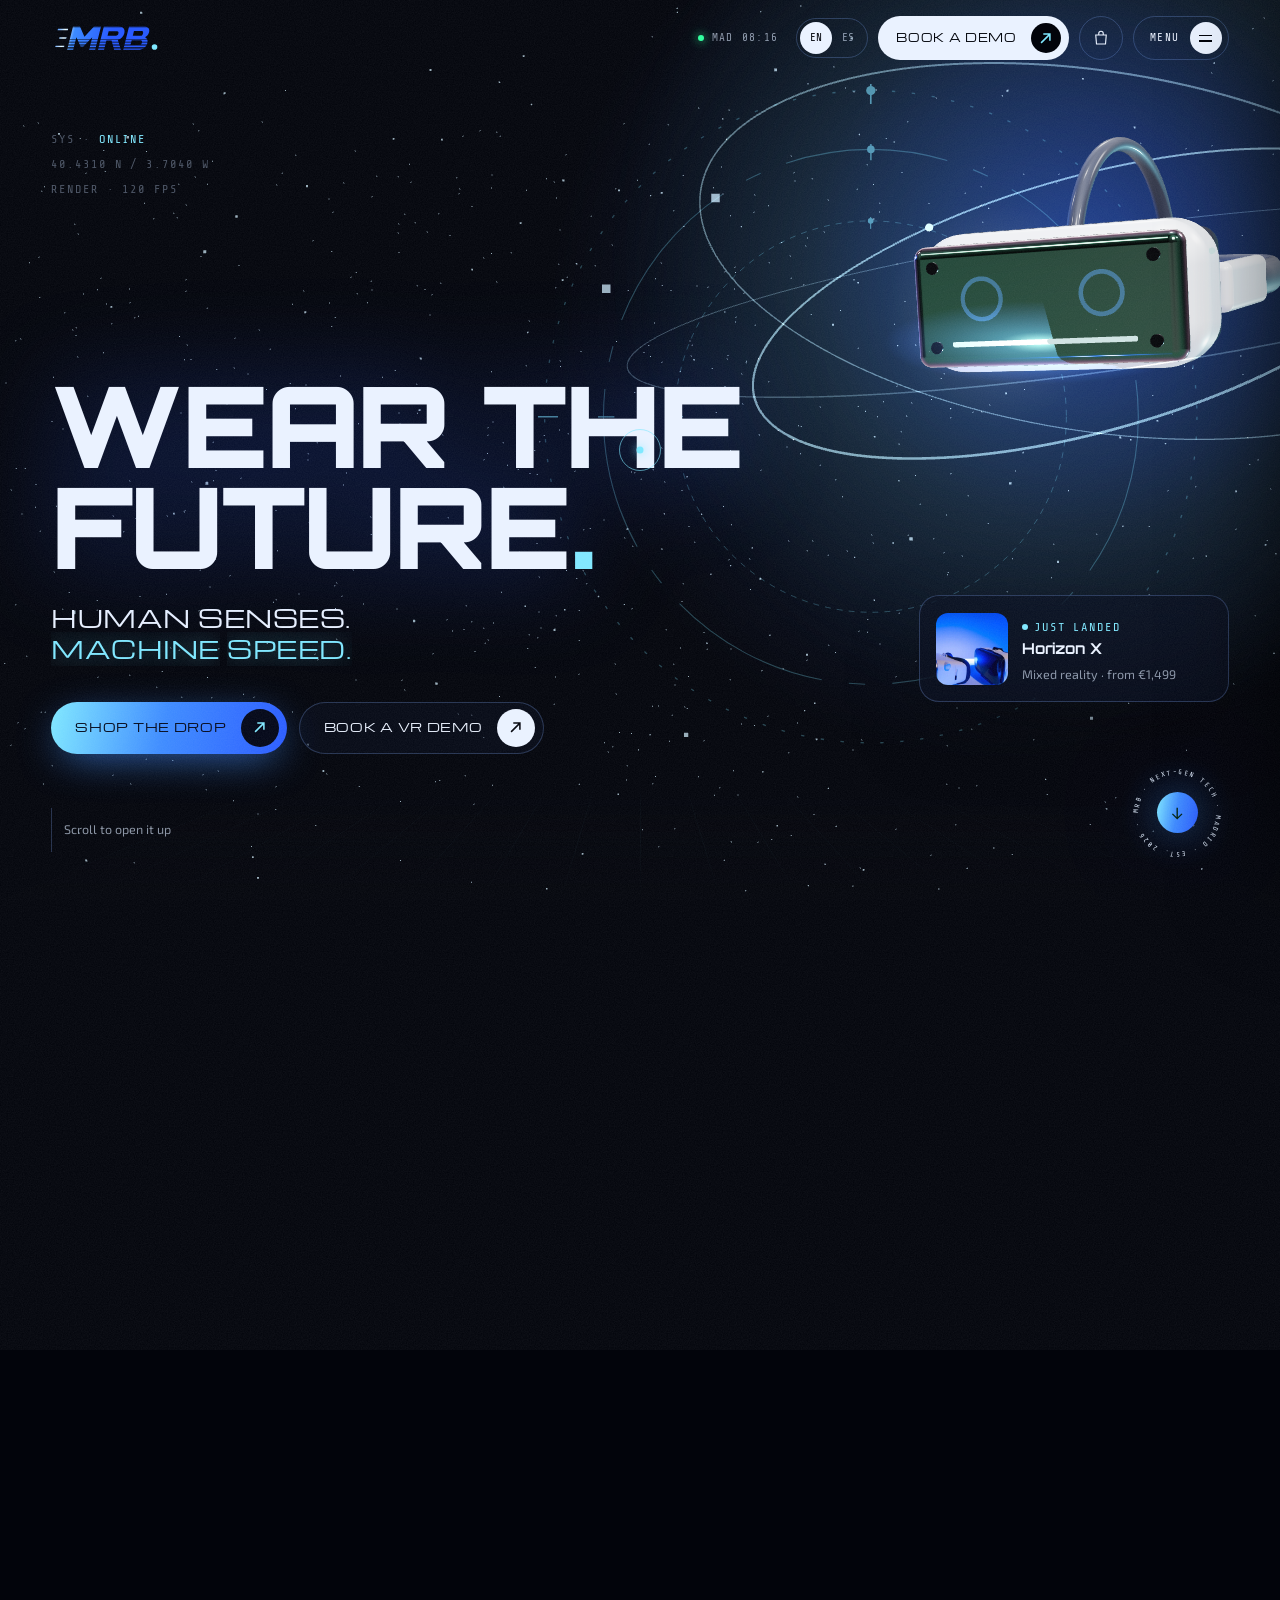
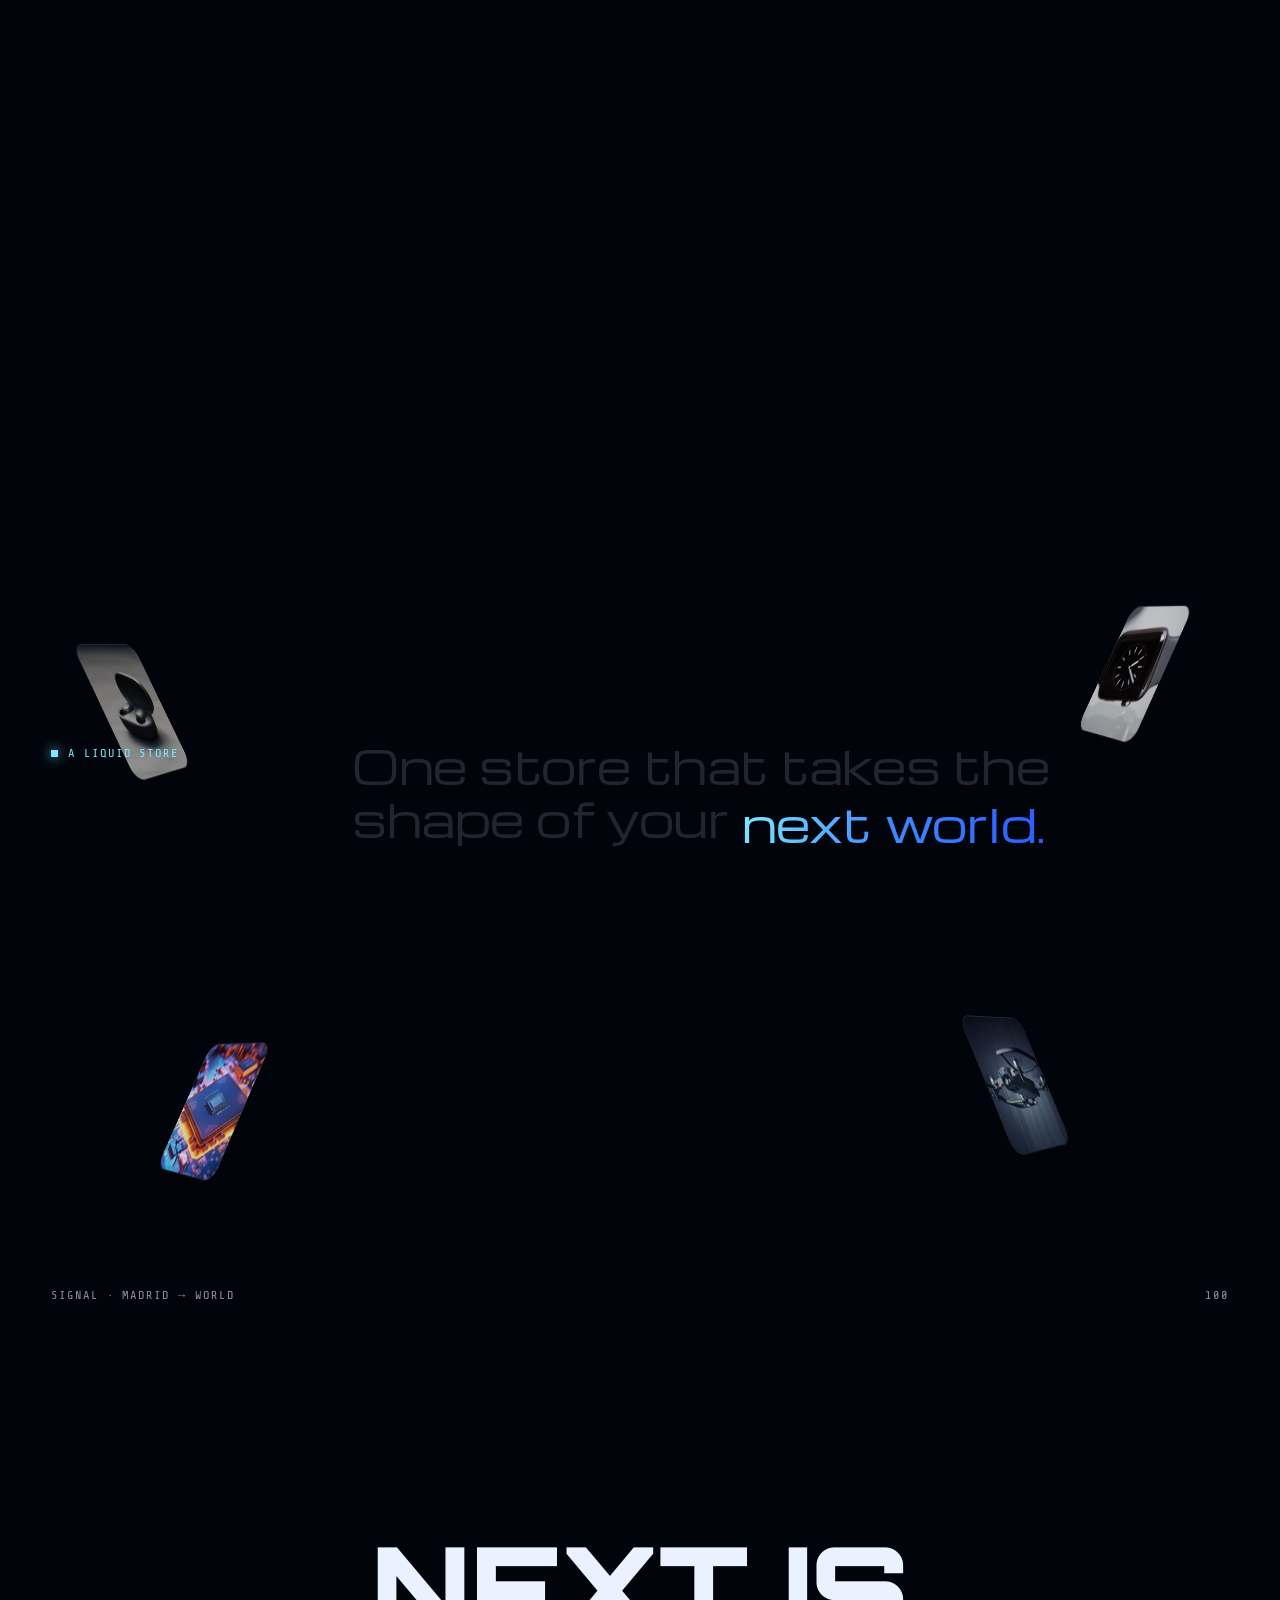
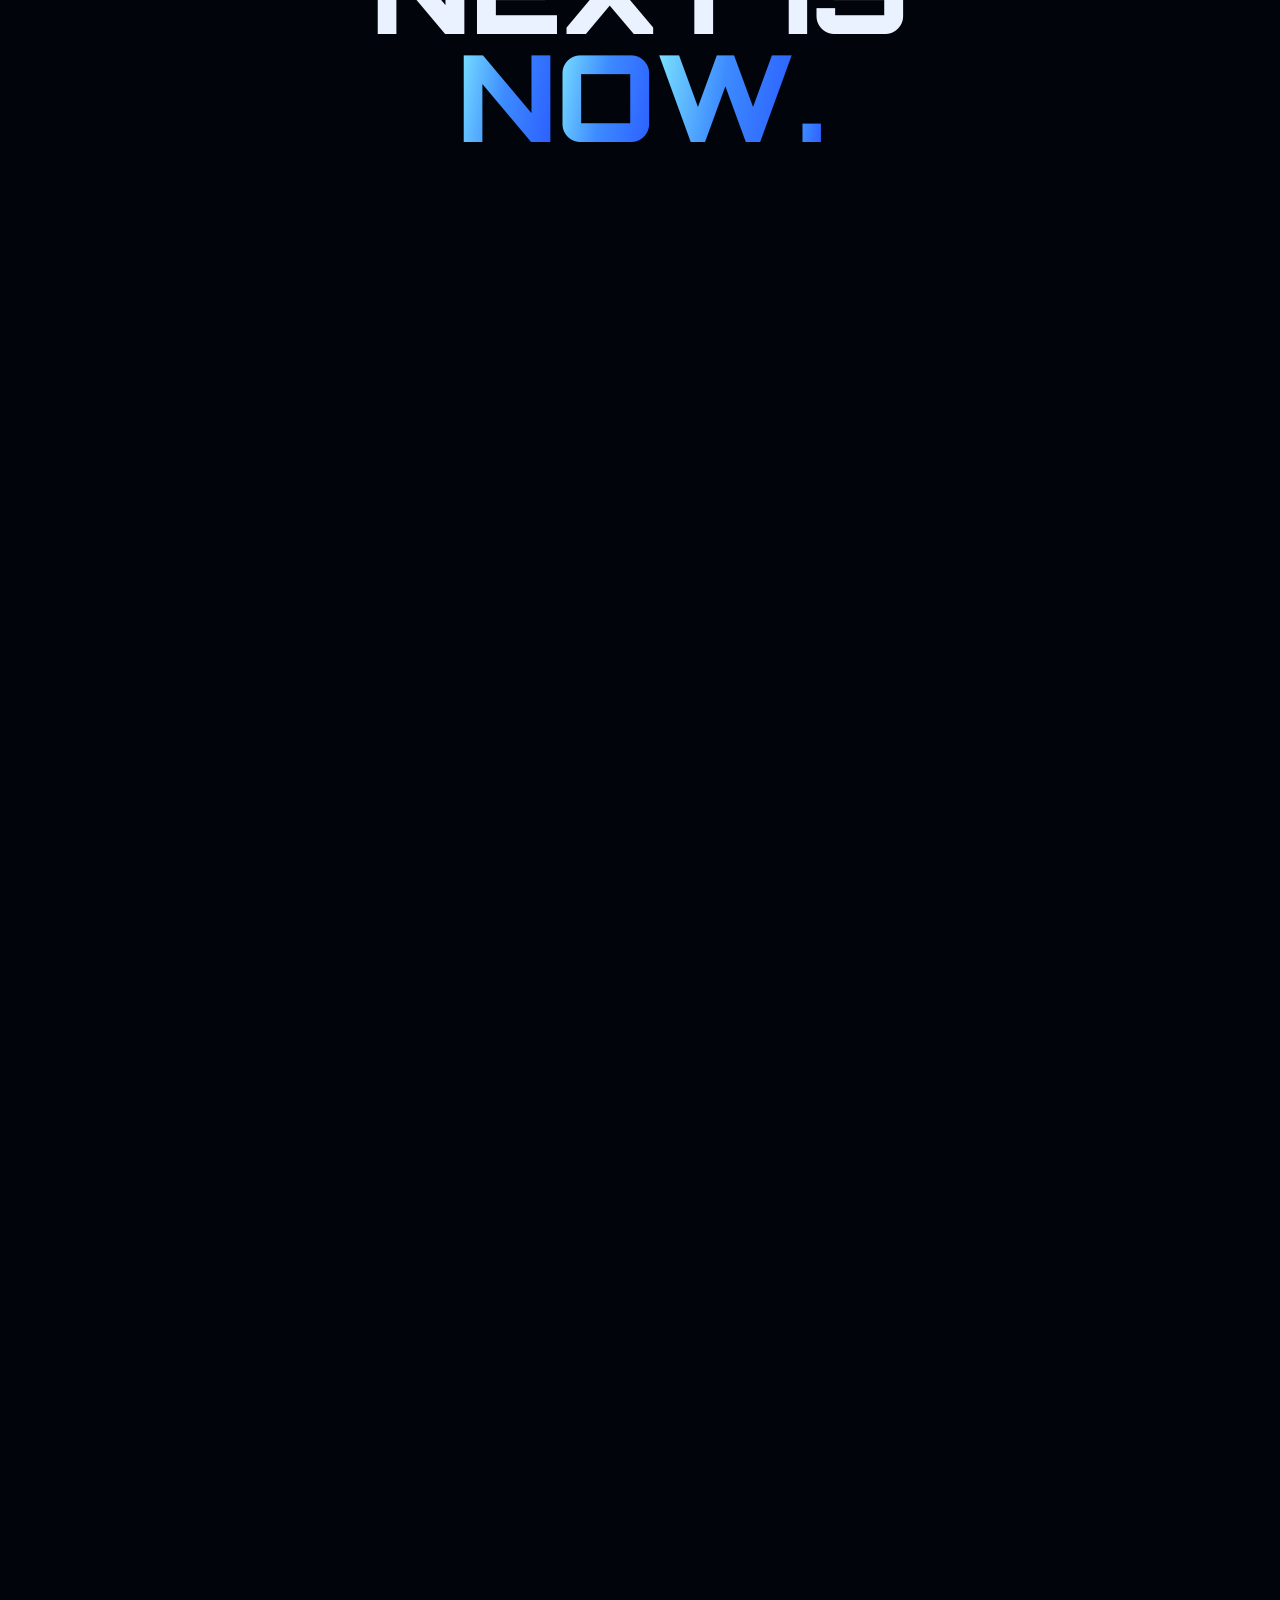
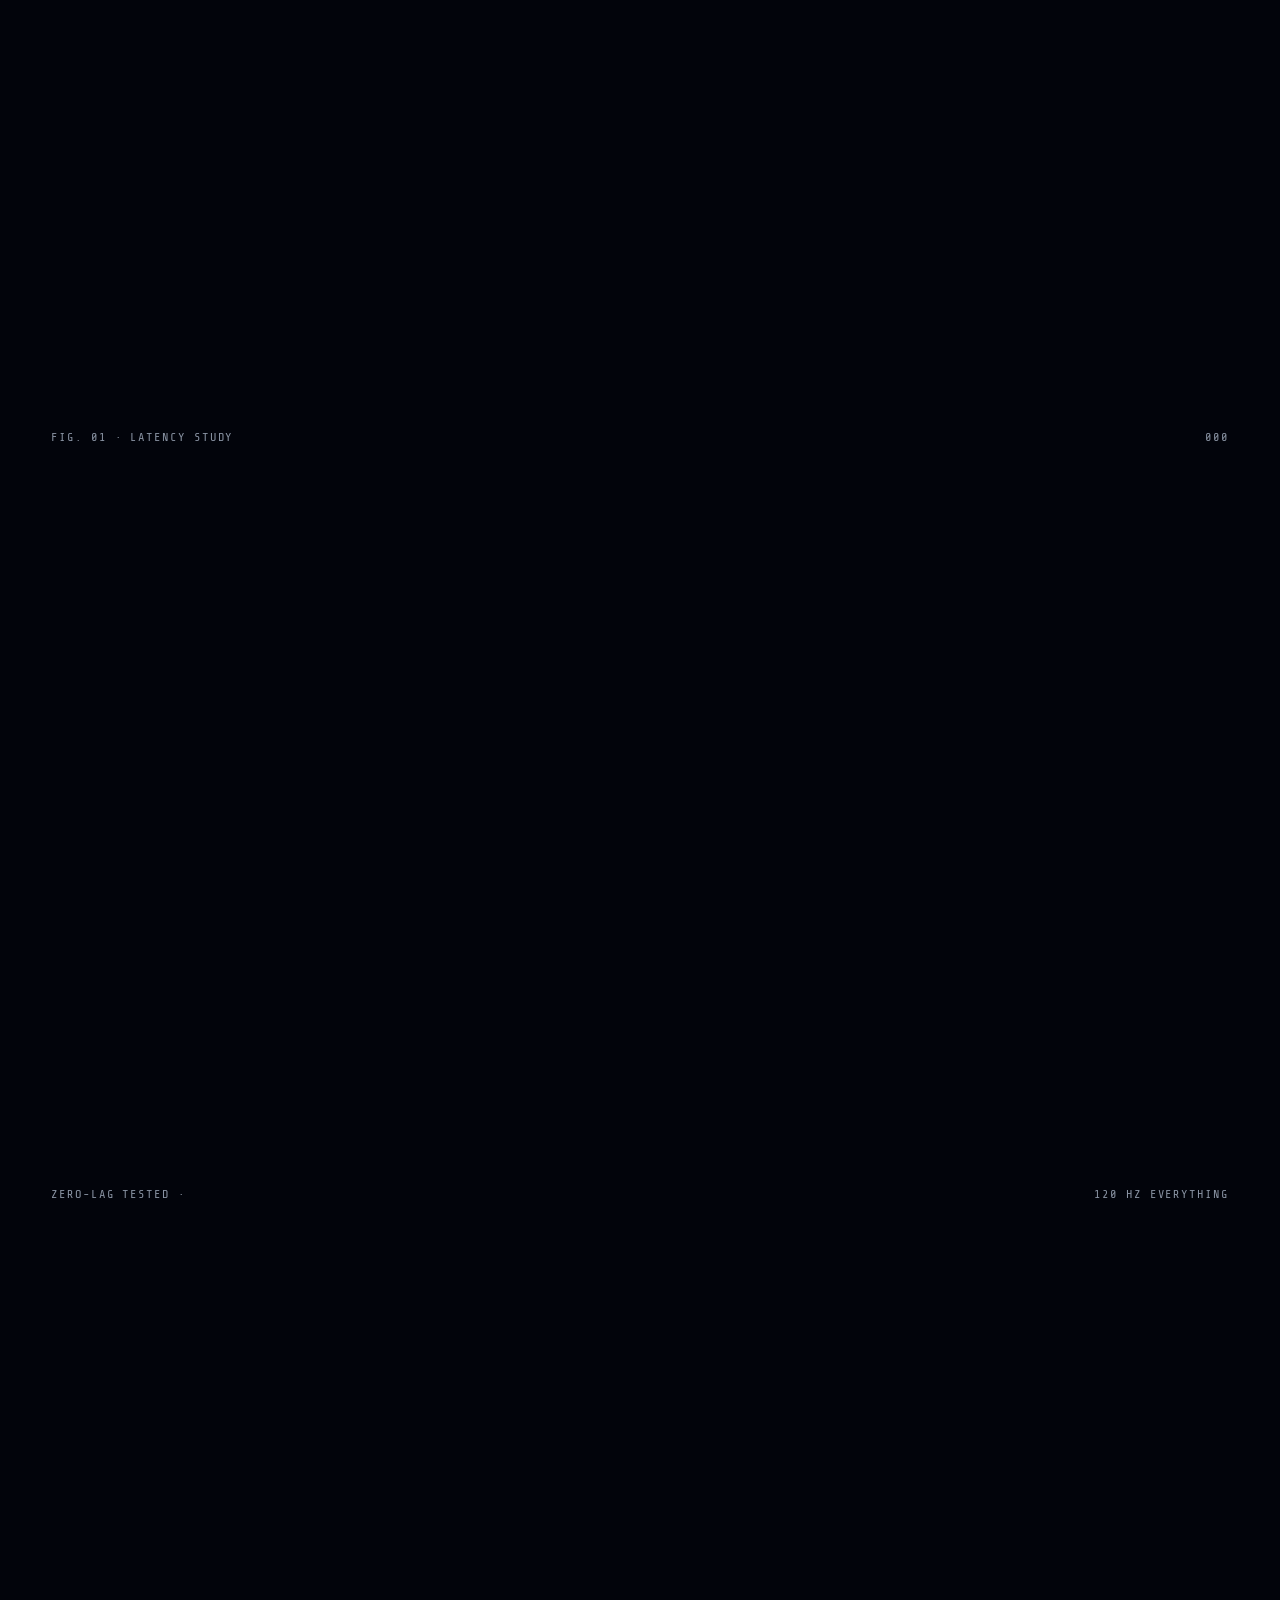
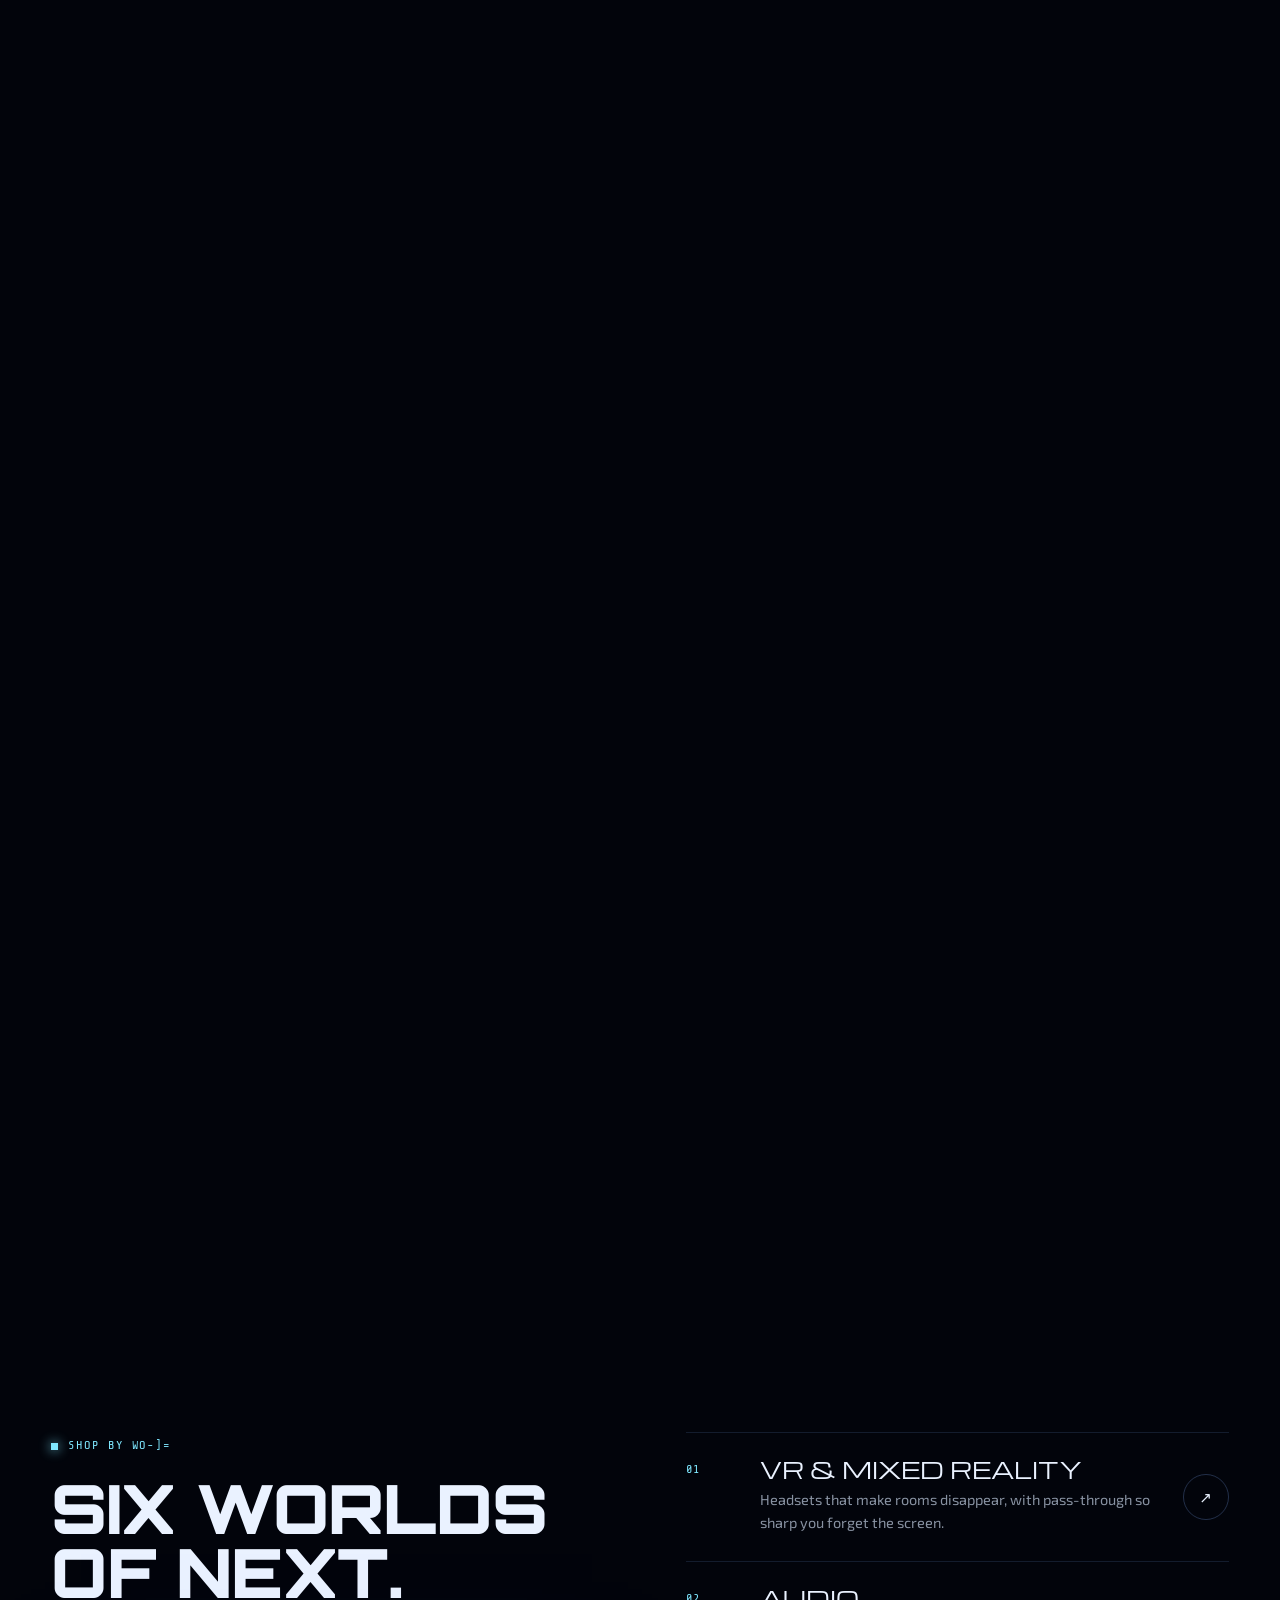
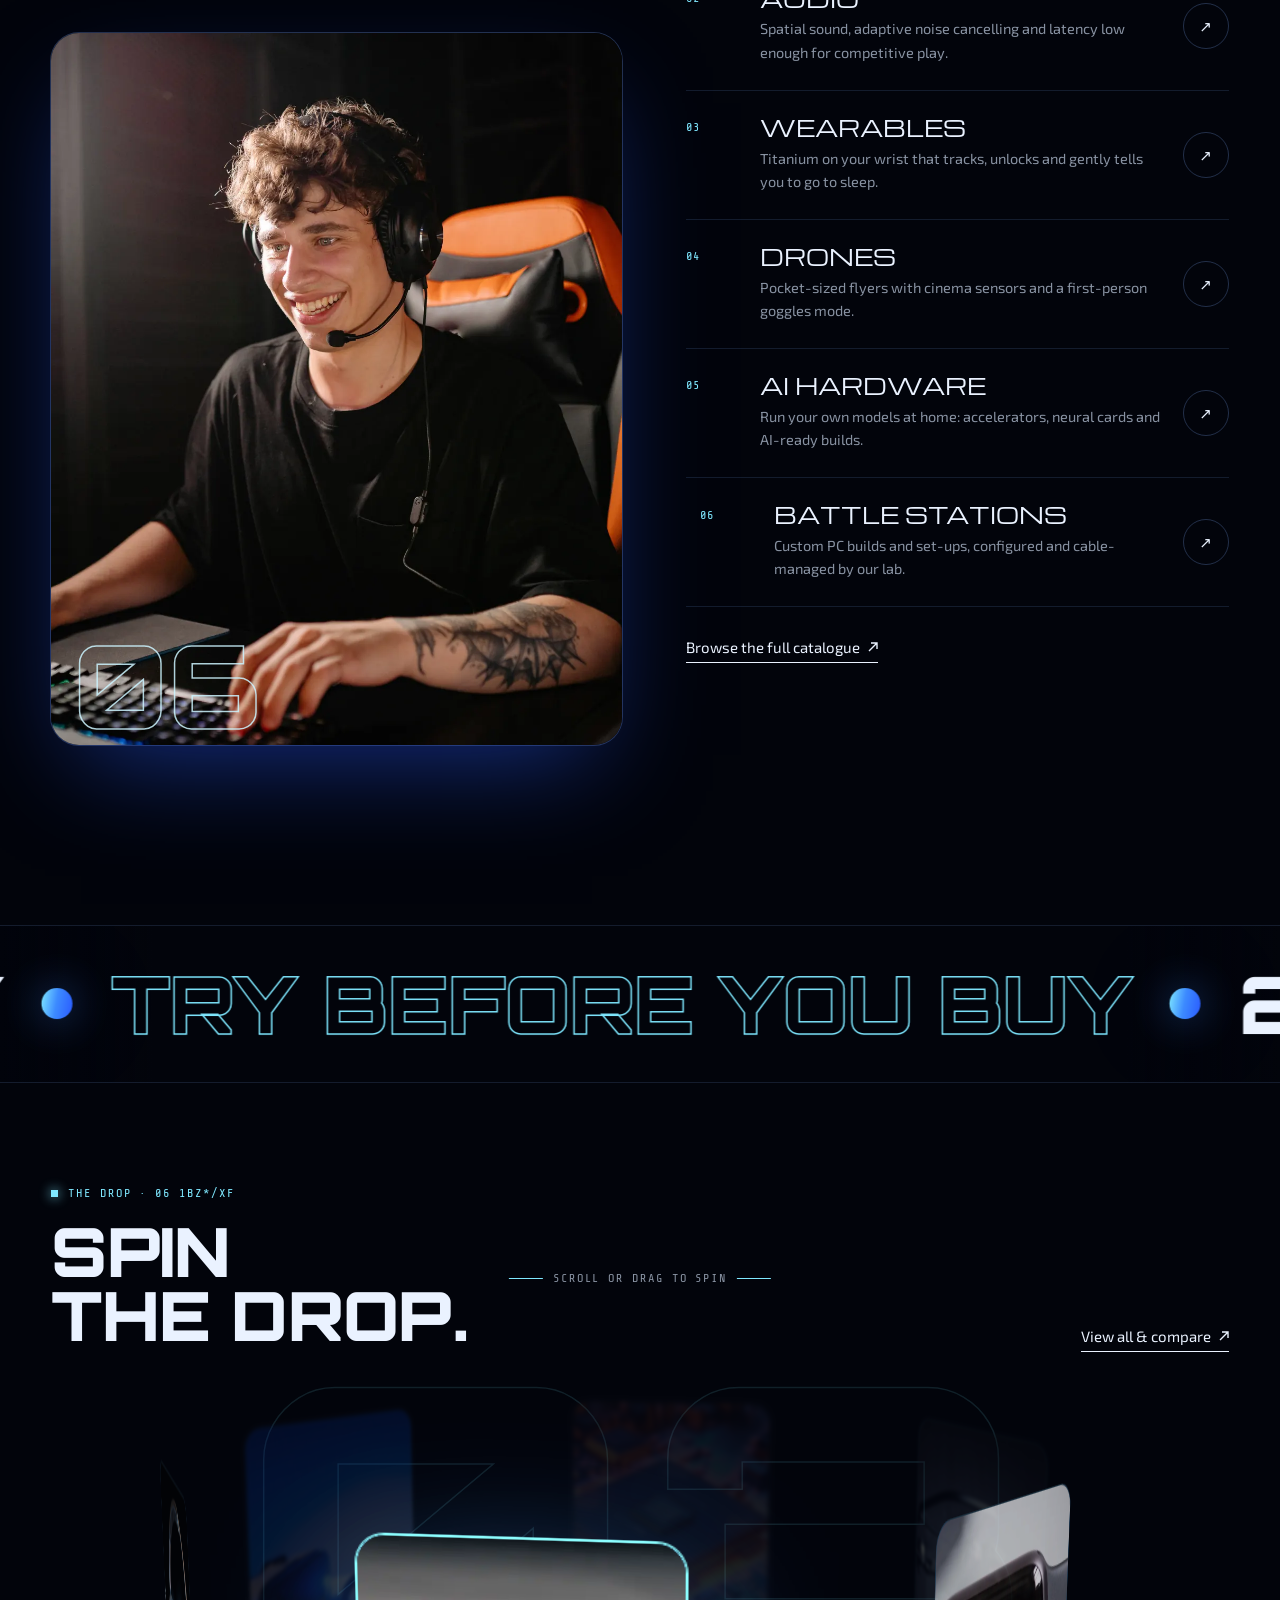
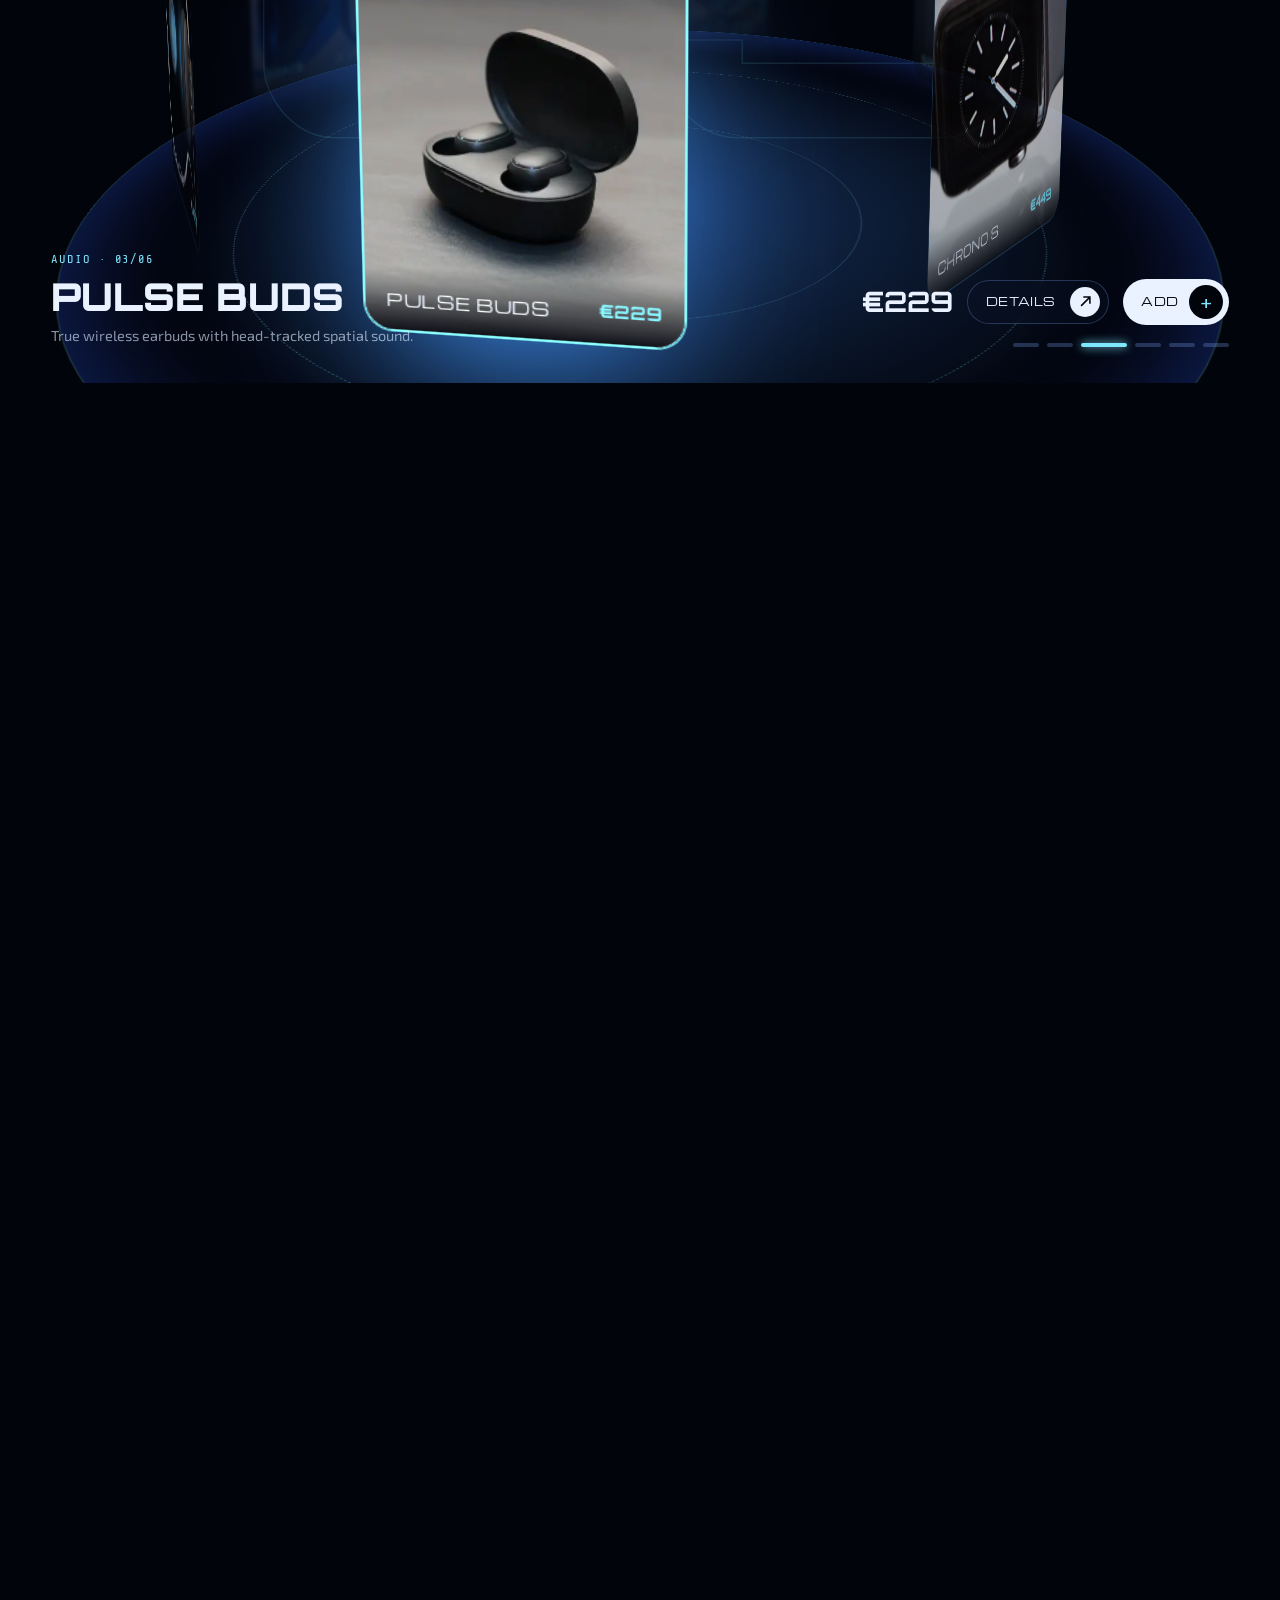
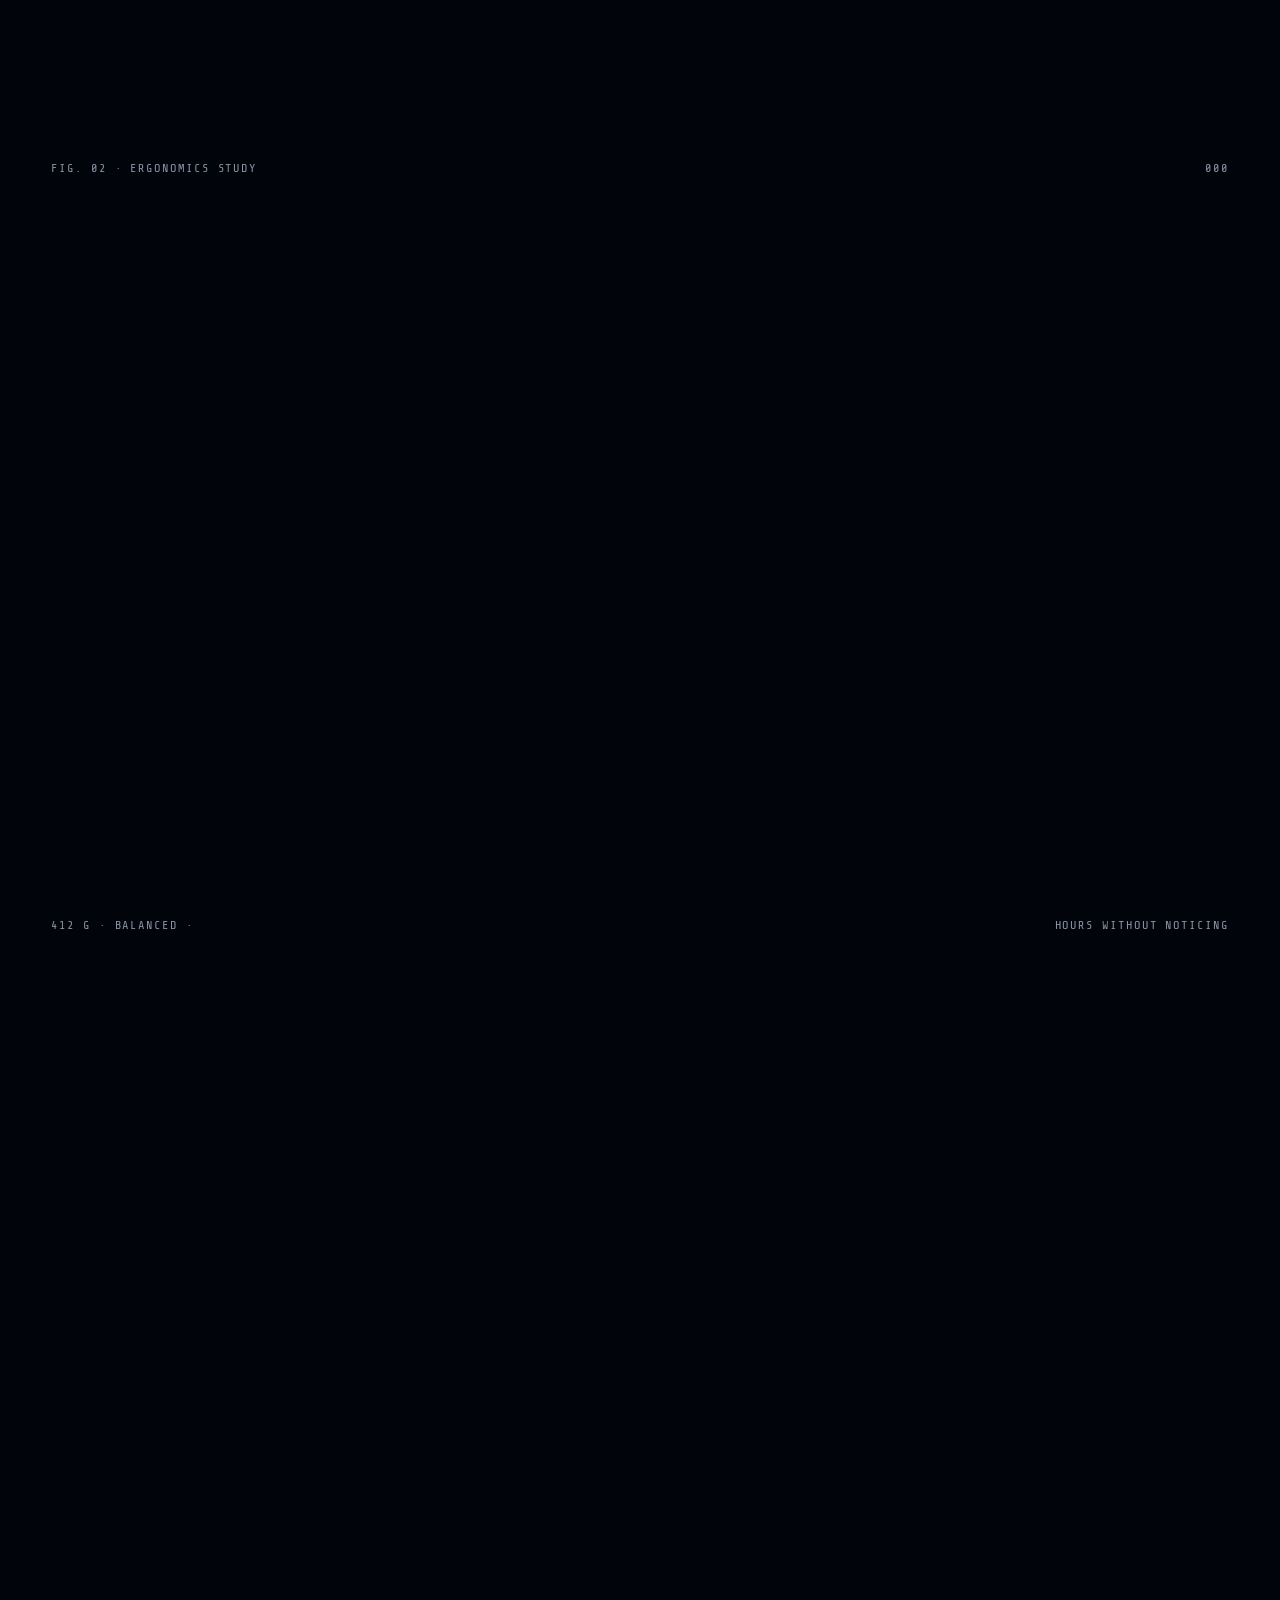
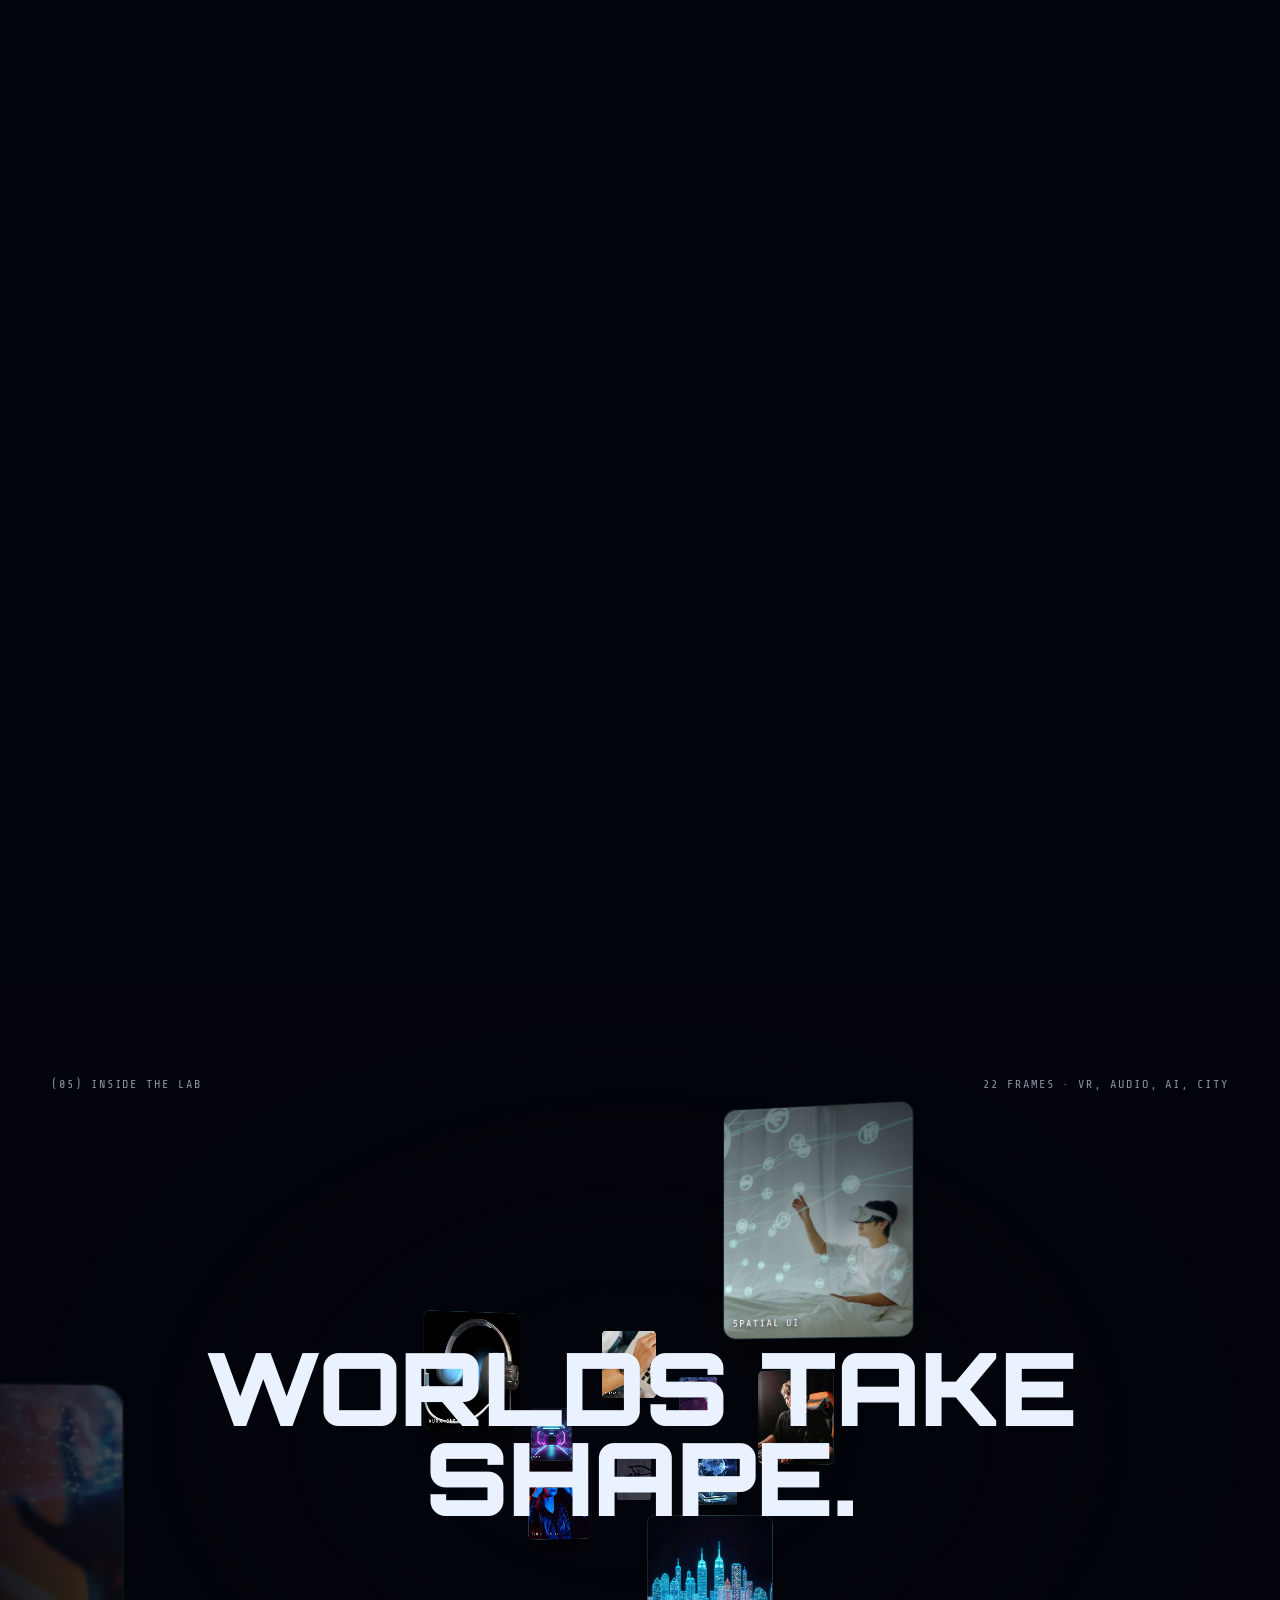
==== commit 57aaa7e9: "Add files via upload" ====
--- a/index.html
+++ b/index.html
@@ -9,14 +9,14 @@
 <meta property="og:type" content="website">
 <meta property="og:title" content="MRB — Wear the future.">
 <meta property="og:description" content="Human senses. Machine speed. Next-gen VR, audio, wearables and AI hardware, tested in Madrid.">
-<meta property="og:image" content="assets/img/og.jpg">
-<link rel="icon" href="assets/img/favicon.svg" type="image/svg+xml">
-<link rel="apple-touch-icon" href="assets/img/apple-touch-icon.png">
-<link rel="preload" href="assets/fonts/orbitron-latin-900-normal.woff2" as="font" type="font/woff2" crossorigin>
-<link rel="preload" href="assets/fonts/michroma-latin-400-normal.woff2" as="font" type="font/woff2" crossorigin>
-<link rel="stylesheet" href="assets/css/mrb.css">
+<meta property="og:image" content="og.jpg">
+<link rel="icon" href="favicon.svg" type="image/svg+xml">
+<link rel="apple-touch-icon" href="apple-touch-icon.png">
+<link rel="preload" href="orbitron-latin-900-normal.woff2" as="font" type="font/woff2" crossorigin>
+<link rel="preload" href="michroma-latin-400-normal.woff2" as="font" type="font/woff2" crossorigin>
+<link rel="stylesheet" href="mrb.css">
 <script>document.documentElement.classList.add("js");setTimeout(function(){var i=document.getElementById("intro");if(i&&!window.MRB)i.classList.add("is-done")},6000)</script>
-<script type="importmap">{"imports":{"three":"./assets/vendor/three.module.min.js","three/addons/":"./assets/vendor/addons/"}}</script>
+<script type="importmap">{"imports":{"three":"./three.module.min.js"}}</script>
 </head>
 <body data-page="home" data-title-es="MRB — Tienda de tecnología de próxima generación · VR, audio, wearables e IA · Madrid">
 <div class="intro" id="intro" aria-hidden="true"><div class="intro__door intro__door--t"></div><div class="intro__door intro__door--b"></div></div>
@@ -33,7 +33,7 @@
       <div class="hero__grid" aria-hidden="true"></div>
       <div class="hero__rings" aria-hidden="true"><svg viewBox="0 0 200 200" fill="none"><circle cx="100" cy="100" r="98" stroke="rgba(127,232,255,0.5)" stroke-width=".4" stroke-dasharray="1 5"/><circle cx="100" cy="2" r="1.4" fill="#7fe8ff"/><path d="M100 -2v8M-2 100h8" stroke="#7fe8ff" stroke-width=".5"/></svg><svg viewBox="0 0 200 200" fill="none"><circle cx="100" cy="100" r="98" stroke="rgba(127,232,255,0.5)" stroke-width=".4" stroke-dasharray="60 10 6 10"/><circle cx="100" cy="2" r="1.4" fill="#7fe8ff"/><path d="M100 -2v8M-2 100h8" stroke="#7fe8ff" stroke-width=".5"/></svg><svg viewBox="0 0 200 200" fill="none"><circle cx="100" cy="100" r="98" stroke="rgba(127,232,255,0.6)" stroke-width=".4" stroke-dasharray="3 3"/><circle cx="100" cy="2" r="1.4" fill="#7fe8ff"/><path d="M100 -2v8M-2 100h8" stroke="#7fe8ff" stroke-width=".5"/></svg></div>
       <div class="hero__3d" data-hero3d aria-hidden="true" data-cursor="Drag"></div>
-      <img class="hero__fallback" src="assets/img/horizon.webp" alt="" aria-hidden="true">
+      <img class="hero__fallback" src="horizon.webp" alt="" aria-hidden="true">
 
       <div class="hero__hud t-nano" aria-hidden="true">
         <span>SYS · <span style="color:var(--cyan)">ONLINE</span></span>
@@ -53,7 +53,7 @@
       <div class="hlab hlab--r" data-hlab="3" style="right:var(--pad);top:58%"><b data-es="Chip MRB X1">MRB X1 chip</b><span data-es="Doble núcleo de IA espacial">Dual spatial-AI core</span></div>
 
       <a class="hero__tag" href="shop.html" data-qv="horizon-x" data-hero-tag data-rv style="--rv-delay:900ms">
-        <img src="assets/img/horizon-sm.webp" alt="MRB Horizon X headset" width="72" height="72">
+        <img src="horizon-sm.webp" alt="MRB Horizon X headset" width="72" height="72">
         <span>
           <span class="t-nano live" data-es="Recién llegadas">Just landed</span>
           <b>Horizon X</b>
@@ -83,10 +83,10 @@
   <!-- ============ STATEMENT ============ -->
   <section class="section statement" aria-label="About MRB" data-statement>
     <div class="floaters" aria-hidden="true">
-      <div class="floater" data-speed="-120" style="left:6%;top:12%;transform:rotate(-8deg)"><img src="assets/img/buds-sm.webp" alt="" loading="lazy"></div>
-      <div class="floater" data-speed="-260" style="right:7%;top:6%;transform:rotate(7deg)"><img src="assets/img/watch-sm.webp" alt="" loading="lazy"></div>
-      <div class="floater" data-speed="-60" style="right:16%;bottom:6%;transform:rotate(-5deg)"><img src="assets/img/drone-sm.webp" alt="" loading="lazy"></div>
-      <div class="floater" data-speed="-200" style="left:12%;bottom:2%;transform:rotate(6deg)"><img src="assets/img/chip-core-sm.webp" alt="" loading="lazy"></div>
+      <div class="floater" data-speed="-120" style="left:6%;top:12%;transform:rotate(-8deg)"><img src="buds-sm.webp" alt="" loading="lazy"></div>
+      <div class="floater" data-speed="-260" style="right:7%;top:6%;transform:rotate(7deg)"><img src="watch-sm.webp" alt="" loading="lazy"></div>
+      <div class="floater" data-speed="-60" style="right:16%;bottom:6%;transform:rotate(-5deg)"><img src="drone-sm.webp" alt="" loading="lazy"></div>
+      <div class="floater" data-speed="-200" style="left:12%;bottom:2%;transform:rotate(6deg)"><img src="chip-core-sm.webp" alt="" loading="lazy"></div>
     </div>
     <div class="wrap grid">
       <div style="grid-column:1/4"><p class="label"><span data-scramble data-es="Una tienda líquida">A liquid store</span></p></div>
@@ -112,7 +112,7 @@
   <section class="depth" data-depth aria-labelledby="dpa-t" style="--fy:55%">
     <div class="depth__stage">
       <div class="depth__media">
-        <img src="assets/img/highway.webp" alt="Neon light trails along a futuristic highway" loading="lazy" width="1080" height="1350">
+        <img src="highway.webp" alt="Neon light trails along a futuristic highway" loading="lazy" width="1080" height="1350">
         <div class="depth__strips" aria-hidden="true"><i></i><i></i><i></i><i></i><i></i><i></i><i></i><i></i><i></i><i></i></div>
         <div class="scan"></div>
       </div>
@@ -130,12 +130,12 @@
         <p class="label"><span data-scramble data-es="Compra por mundo">Shop by world</span></p>
         <h2 class="f-display t-h1" id="worlds-t" data-split data-es="Seis mundos<br>del mañana." style="margin-top:20px">Six worlds<br>of next.</h2>
         <div class="fv__show" aria-hidden="true">
-          <img class="is-on" src="assets/img/neon-2.webp" alt="" loading="lazy">
-          <img src="assets/img/aura.webp" alt="" loading="lazy">
-          <img src="assets/img/watch-2.webp" alt="" loading="lazy">
-          <img src="assets/img/drone.webp" alt="" loading="lazy">
-          <img src="assets/img/brain.webp" alt="" loading="lazy">
-          <img src="assets/img/gamer.webp" alt="" loading="lazy">
+          <img class="is-on" src="neon-2.webp" alt="" loading="lazy">
+          <img src="aura.webp" alt="" loading="lazy">
+          <img src="watch-2.webp" alt="" loading="lazy">
+          <img src="drone.webp" alt="" loading="lazy">
+          <img src="brain.webp" alt="" loading="lazy">
+          <img src="gamer.webp" alt="" loading="lazy">
           <span class="fv__n tnum" data-fv-n>01</span>
         </div>
       </div>
@@ -190,7 +190,7 @@
   <section class="depth" data-depth aria-labelledby="dpb-t" style="--fy:28%">
     <div class="depth__stage">
       <div class="depth__media">
-        <img src="assets/img/neon-1.webp" alt="Portrait of a person wearing a neon-lit VR headset" loading="lazy" width="1080" height="1350">
+        <img src="neon-1.webp" alt="Portrait of a person wearing a neon-lit VR headset" loading="lazy" width="1080" height="1350">
         <div class="depth__strips" aria-hidden="true"><i></i><i></i><i></i><i></i><i></i><i></i><i></i><i></i><i></i><i></i></div>
         <div class="scan"></div>
       </div>
@@ -268,7 +268,7 @@
         <a class="dev" href="vr-demo.html#book" data-cursor="Book" aria-label="Open the booking page">
           <div class="dev__bar"><span class="dev__dots"><i></i><i></i><i></i></span><span class="dev__addr">mrb.store/vr-demo</span></div>
           <div class="dev__body">
-            <div class="dev__img"><img src="assets/img/vr-woman.webp" alt="Person trying a VR headset" loading="lazy"></div>
+            <div class="dev__img"><img src="vr-woman.webp" alt="Person trying a VR headset" loading="lazy"></div>
             <div class="dev__ui">
               <span class="t-nano" style="color:var(--cyan)" data-es="Reserva · Horizon X">Booking · Horizon X</span>
               <b class="f-display" style="font-size:22px;letter-spacing:-.03em" data-es="Elige un día">Pick a day</b>
@@ -320,13 +320,13 @@
 
 <footer id="site-foot"></footer>
 
-<script src="assets/vendor/gsap.min.js" defer></script>
-<script src="assets/vendor/ScrollTrigger.min.js" defer></script>
-<script src="assets/vendor/lenis.min.js" defer></script>
-<script src="assets/js/products.js" defer></script>
-<script src="assets/js/mrb.js" defer></script>
-<script src="assets/js/pages.js" defer></script>
-<script src="assets/js/home.js" defer></script>
-<script type="module" src="assets/js/hero3d.js"></script>
+<script src="gsap.min.js" defer></script>
+<script src="ScrollTrigger.min.js" defer></script>
+<script src="lenis.min.js" defer></script>
+<script src="products.js" defer></script>
+<script src="mrb.js" defer></script>
+<script src="pages.js" defer></script>
+<script src="home.js" defer></script>
+<script type="module" src="hero3d.js"></script>
 </body>
 </html>
--- a/mrb.css
+++ b/mrb.css
@@ -0,0 +1,832 @@
+/* =========================================================
+   MRB — Next-gen tech store · concept site by María Luisa Ros Bolea
+   ========================================================= */
+
+/* ---------- Fonts (self-hosted) ---------- */
+@font-face{font-family:"Orbitron";src:url(orbitron-latin-600-normal.woff2) format("woff2");font-weight:600;font-display:swap}
+@font-face{font-family:"Orbitron";src:url(orbitron-latin-700-normal.woff2) format("woff2");font-weight:700;font-display:swap}
+@font-face{font-family:"Orbitron";src:url(orbitron-latin-800-normal.woff2) format("woff2");font-weight:800;font-display:swap}
+@font-face{font-family:"Orbitron";src:url(orbitron-latin-900-normal.woff2) format("woff2");font-weight:900;font-display:swap}
+@font-face{font-family:"Michroma";src:url(michroma-latin-400-normal.woff2) format("woff2");font-weight:400;font-display:swap}
+@font-face{font-family:"Exo 2";src:url(exo-2-latin-300-normal.woff2) format("woff2");font-weight:300;font-display:swap}
+@font-face{font-family:"Exo 2";src:url(exo-2-latin-400-normal.woff2) format("woff2");font-weight:400;font-display:swap}
+@font-face{font-family:"Exo 2";src:url(exo-2-latin-500-normal.woff2) format("woff2");font-weight:500;font-display:swap}
+@font-face{font-family:"Exo 2";src:url(exo-2-latin-600-normal.woff2) format("woff2");font-weight:600;font-display:swap}
+@font-face{font-family:"Share Tech Mono";src:url(share-tech-mono-latin-400-normal.woff2) format("woff2");font-weight:400;font-display:swap}
+
+/* ---------- Tokens ---------- */
+:root{
+  --bg:#02040b; --bg-2:#050a18; --bg-3:#0a1226;
+  --ink:#eaf2ff; --dim:rgba(220,234,255,.62); --faint:rgba(200,222,255,.36);
+  --line:rgba(130,175,255,.14); --line-2:rgba(130,175,255,.26);
+  --blue:#2a5bff; --electric:#3d8bff; --cyan:#7fe8ff; --ice:#cdf5ff; --violet:#8f7bff;
+  --grad:linear-gradient(100deg,#7fe8ff 0%,#3d8bff 48%,#2a5bff 100%);
+  --grad-soft:linear-gradient(135deg,rgba(127,232,255,.16),rgba(42,91,255,.06));
+  --glow:0 0 40px rgba(61,139,255,.45),0 0 120px rgba(42,91,255,.25);
+  --f-display:"Orbitron",system-ui,sans-serif;
+  --f-wide:"Michroma","Orbitron",system-ui,sans-serif;
+  --f-body:"Exo 2",system-ui,sans-serif;
+  --f-mono:"Share Tech Mono",ui-monospace,monospace;
+  --pad:clamp(18px,4vw,64px);
+  --maxw:1560px;
+  --ease:cubic-bezier(.22,1,.36,1);
+  --ease-in:cubic-bezier(.7,0,.84,0);
+  --r:18px;
+  --nav-h:76px;
+}
+
+/* ---------- Reset ---------- */
+*,*::before,*::after{box-sizing:border-box}
+html{background:var(--bg);color:var(--ink);-webkit-text-size-adjust:100%;scrollbar-color:var(--blue) var(--bg)}
+body{margin:0;font-family:var(--f-body);font-weight:400;font-size:clamp(15px,1.05vw,17px);line-height:1.6;background:var(--bg);overflow-x:hidden;-webkit-font-smoothing:antialiased}
+img,video,canvas,svg{display:block;max-width:100%}
+a{color:inherit;text-decoration:none}
+button,input,select,textarea{font:inherit;color:inherit}
+button{cursor:pointer;background:none;border:0;padding:0}
+ul,ol{list-style:none;margin:0;padding:0}
+h1,h2,h3,h4,p{margin:0}
+::selection{background:var(--blue);color:#fff}
+:focus-visible{outline:2px solid var(--cyan);outline-offset:3px;border-radius:6px}
+[hidden]{display:none!important}
+.sr-only{position:absolute!important;width:1px;height:1px;overflow:hidden;clip:rect(0 0 0 0);white-space:nowrap}
+.skip{position:fixed;left:12px;top:-60px;z-index:999;background:var(--blue);padding:10px 16px;border-radius:10px;transition:top .3s}
+.skip:focus{top:12px}
+
+/* lenis */
+html.lenis,html.lenis body{height:auto}
+.lenis.lenis-smooth{scroll-behavior:auto!important}
+.lenis.lenis-stopped{overflow:hidden}
+
+/* ---------- Texture: film grain + scanlines ---------- */
+body::after{content:"";position:fixed;inset:-50%;z-index:90;pointer-events:none;opacity:.07;
+  background-image:url("data:image/svg+xml,%3Csvg xmlns='http://www.w3.org/2000/svg' width='220' height='220'%3E%3Cfilter id='n'%3E%3CfeTurbulence type='fractalNoise' baseFrequency='.85' numOctaves='3' stitchTiles='stitch'/%3E%3CfeColorMatrix values='0 0 0 0 1  0 0 0 0 1  0 0 0 0 1  0 0 0 .9 0'/%3E%3C/filter%3E%3Crect width='100%25' height='100%25' filter='url(%23n)'/%3E%3C/svg%3E");
+  animation:grain 1.2s steps(6) infinite}
+@keyframes grain{0%{transform:translate(0,0)}20%{transform:translate(-3%,2%)}40%{transform:translate(2%,-3%)}60%{transform:translate(-2%,-1%)}80%{transform:translate(3%,3%)}100%{transform:translate(0,0)}}
+.scan{position:absolute;inset:0;pointer-events:none;background:repeating-linear-gradient(0deg,rgba(127,232,255,.035) 0 1px,transparent 1px 3px);mix-blend-mode:screen}
+
+/* ---------- Layout ---------- */
+.wrap{width:100%;max-width:var(--maxw);margin:0 auto;padding:0 var(--pad)}
+.section{position:relative;padding:clamp(90px,14vw,200px) 0}
+.grid{display:grid;grid-template-columns:repeat(12,1fr);gap:clamp(16px,2vw,32px)}
+.between{display:flex;justify-content:space-between;align-items:center;gap:20px;flex-wrap:wrap}
+.row{display:flex;gap:12px;flex-wrap:wrap;align-items:center}
+.stack>*+*{margin-top:var(--s,24px)}
+.dim{color:var(--dim)} .faint{color:var(--faint)}
+.acc{background:var(--grad);-webkit-background-clip:text;background-clip:text;color:transparent}
+.tnum{font-variant-numeric:tabular-nums}
+.measure{max-width:56ch}
+@media(max-width:900px){.grid{grid-template-columns:1fr}.grid>*{grid-column:1/-1!important}}
+
+/* ---------- Type ---------- */
+.f-display{font-family:var(--f-display);font-weight:800;letter-spacing:-.01em;line-height:.92}
+.t-mega{font-size:clamp(54px,11.2vw,210px)}
+.t-display{font-size:clamp(46px,8vw,150px)}
+.t-h1{font-size:clamp(40px,6.2vw,112px)}
+.t-h2{font-size:clamp(34px,4.6vw,80px)}
+.t-h3{font-size:clamp(22px,2.4vw,40px);letter-spacing:-.03em;line-height:1}
+.t-h4{font-size:clamp(18px,1.5vw,26px);letter-spacing:-.025em;line-height:1.1}
+.t-lead{font-size:clamp(18px,1.6vw,26px);line-height:1.45;font-weight:300}
+.t-nano,.label{font-family:var(--f-mono);font-size:12px;letter-spacing:.16em;text-transform:uppercase;font-weight:500}
+.t-micro{font-size:12.5px}
+.label{display:inline-flex;align-items:center;gap:10px;color:var(--cyan)}
+.label::before{content:"";width:7px;height:7px;background:var(--cyan);box-shadow:0 0 12px var(--cyan);animation:blink 1.6s steps(2) infinite}
+@keyframes blink{50%{opacity:.15}}
+.outline{-webkit-text-stroke:1.5px rgba(205,245,255,.7);color:transparent}
+
+/* split words reveal */
+.w{display:inline-block;overflow:hidden;vertical-align:top;padding:.04em .02em .12em;margin:-.04em -.02em -.12em}
+.wi{display:inline-block;transform:translate3d(0,112%,0) rotate(4deg);transform-origin:0 100%;transition:transform 1.1s var(--ease);transition-delay:calc(var(--i,0) * 55ms + var(--d,0ms))}
+.is-in .wi,.wi.is-in{transform:none}
+html:not(.js) .wi{transform:none}
+.ch{display:inline-block}
+
+/* fade reveal */
+[data-rv]{opacity:0;transform:translateY(34px);transition:opacity 1s var(--ease),transform 1.2s var(--ease);transition-delay:var(--rv-delay,0ms)}
+[data-rv].is-in{opacity:1;transform:none}
+html:not(.js) [data-rv]{opacity:1;transform:none}
+
+/* scramble text */
+[data-scramble]{display:inline-block}
+
+/* ---------- Loader veil ---------- */
+.veil{position:fixed;inset:0;z-index:200;background:var(--bg);display:grid;place-items:center;transition:clip-path 1.1s var(--ease),visibility 0s 1.2s;clip-path:inset(0 0 0 0)}
+.veil__logo{width:min(320px,58vw);opacity:.95;animation:veilPulse 1.4s ease-in-out infinite}
+@keyframes veilPulse{50%{opacity:.55;filter:drop-shadow(0 0 30px rgba(61,139,255,.7))}}
+.veil__n{position:absolute;right:var(--pad);bottom:clamp(16px,4vw,48px);font-family:var(--f-display);font-weight:800;font-size:clamp(60px,12vw,190px);letter-spacing:-.01em;line-height:.8}
+.veil__n::after{content:"%";font-size:.3em;vertical-align:top;color:var(--cyan);margin-left:.1em}
+.veil__bar{position:absolute;left:0;bottom:0;height:3px;width:100%;transform-origin:0 50%;transform:scaleX(var(--p,0));background:var(--grad);box-shadow:var(--glow)}
+.veil__meta{position:absolute;left:var(--pad);bottom:clamp(20px,4vw,52px);color:var(--dim)}
+html.ld-done .veil{clip-path:inset(0 0 100% 0);visibility:hidden}
+html:not(.js) .veil{display:none}
+
+/* ---------- Cursor ---------- */
+.cursor{position:fixed;left:0;top:0;z-index:300;pointer-events:none;display:none}
+.cursor__dot{position:fixed;left:0;top:0;width:7px;height:7px;border-radius:50%;background:var(--cyan);box-shadow:0 0 10px var(--cyan)}
+.cursor__ring{position:fixed;left:0;top:0;width:42px;height:42px;border-radius:50%;border:1px solid rgba(127,232,255,.6);transition:width .35s var(--ease),height .35s var(--ease),background .3s,border-color .3s}
+.cursor__lab{position:fixed;left:0;top:0;font-family:var(--f-mono);font-size:10px;letter-spacing:.14em;text-transform:uppercase;color:#021;font-weight:500;opacity:0;transition:opacity .2s;white-space:nowrap}
+.cursor.has-lab .cursor__ring{width:86px;height:86px;background:var(--grad);border-color:transparent;box-shadow:var(--glow)}
+.cursor.has-lab .cursor__dot{opacity:0}
+.cursor.has-lab .cursor__lab{opacity:1}
+.cursor.is-hover .cursor__ring{width:64px;height:64px}
+@media(hover:hover) and (pointer:fine){.cursor{display:block}}
+
+/* ---------- Nav ---------- */
+.nav{position:fixed;inset:0 0 auto 0;z-index:120;height:var(--nav-h);display:flex;align-items:center;transition:transform .6s var(--ease),background .4s,backdrop-filter .4s}
+.nav.is-scrolled{background:rgba(2,4,11,.55);backdrop-filter:blur(14px) saturate(140%);-webkit-backdrop-filter:blur(14px) saturate(140%);border-bottom:1px solid var(--line)}
+.nav.is-hidden{transform:translateY(-110%)}
+.nav__in{display:flex;align-items:center;justify-content:space-between;gap:18px}
+.logo{display:block;width:clamp(96px,8vw,124px);transition:filter .3s}
+.logo:hover{filter:drop-shadow(0 0 16px rgba(61,139,255,.8))}
+.nav__end{display:flex;align-items:center;gap:10px}
+.nav__time{display:flex;align-items:center;gap:8px;font-family:var(--f-mono);font-size:11px;letter-spacing:.12em;color:var(--dim);margin-right:8px}
+.nav__dot{width:6px;height:6px;border-radius:50%;background:#33ff9f;box-shadow:0 0 10px #33ff9f;animation:blink 2s infinite}
+.lang{display:flex;border:1px solid var(--line-2);border-radius:99px;padding:3px;font-family:var(--f-mono);font-size:11px;letter-spacing:.1em}
+.lang button{padding:7px 10px;border-radius:99px;color:var(--dim);transition:.3s}
+.lang button[aria-pressed="true"]{background:var(--ink);color:var(--bg)}
+.icon-btn{position:relative;width:44px;height:44px;border-radius:50%;border:1px solid var(--line-2);display:grid;place-items:center;transition:background .3s,border-color .3s}
+.icon-btn:hover{background:rgba(61,139,255,.15);border-color:var(--electric)}
+.icon-btn svg{width:18px;height:18px}
+.cart-count{position:absolute;top:-4px;right:-4px;min-width:20px;height:20px;padding:0 5px;border-radius:99px;background:var(--grad);color:#021;font-family:var(--f-mono);font-size:10.5px;font-weight:500;display:grid;place-items:center;transform:scale(0);transition:transform .4s var(--ease)}
+.cart-count.has{transform:scale(1)}
+.cart-count.bump{animation:bump .5s var(--ease)}
+@keyframes bump{40%{transform:scale(1.5)}}
+.menu-btn{display:flex;align-items:center;gap:10px;height:44px;padding:0 6px 0 16px;border-radius:99px;border:1px solid var(--line-2);font-family:var(--f-mono);font-size:11px;letter-spacing:.14em;text-transform:uppercase}
+.menu-btn__i{width:32px;height:32px;border-radius:50%;background:var(--ink);display:grid;place-content:center;gap:4px}
+.menu-btn__i i{display:block;width:13px;height:1.5px;background:var(--bg);transition:transform .4s var(--ease)}
+.menu-open .menu-btn__i i:first-child{transform:translateY(2.75px) rotate(45deg)}
+.menu-open .menu-btn__i i:last-child{transform:translateY(-2.75px) rotate(-45deg)}
+@media(max-width:1000px){.nav__time,.nav .btn--nav{display:none}}
+@media(max-width:560px){.menu-btn__t{display:none}.menu-btn{padding:0 5px}.lang button{padding:7px 8px}}
+
+/* ---------- Buttons ---------- */
+.btn{--h:52px;position:relative;display:inline-flex;align-items:center;gap:14px;height:var(--h);padding:0 8px 0 24px;border-radius:99px;font-weight:500;font-size:14.5px;white-space:nowrap;overflow:hidden;isolation:isolate;transition:transform .5s var(--ease),box-shadow .4s,background .3s,border-color .3s}
+.btn--sm{--h:44px;padding-left:18px;font-size:13.5px}
+.btn__ico{width:calc(var(--h) - 14px);height:calc(var(--h) - 14px);border-radius:50%;display:grid;place-items:center;transition:transform .5s var(--ease)}
+.btn__ico svg{width:11px;height:11px}
+.btn:hover .btn__ico{transform:rotate(45deg)}
+.btn--primary{background:var(--grad);color:#020617;box-shadow:0 10px 40px -10px rgba(61,139,255,.8)}
+.btn--primary .btn__ico{background:#020617;color:var(--cyan)}
+.btn--primary::after{content:"";position:absolute;inset:0;z-index:-1;background:linear-gradient(110deg,transparent 30%,rgba(255,255,255,.65) 50%,transparent 70%);transform:translateX(-120%);transition:transform .9s var(--ease)}
+.btn--primary:hover::after{transform:translateX(120%)}
+.btn--primary:hover{box-shadow:0 14px 60px -8px rgba(61,139,255,1)}
+.btn--ghost{border:1px solid var(--line-2);background:rgba(10,18,38,.4);backdrop-filter:blur(8px)}
+.btn--ghost .btn__ico{background:var(--ink);color:var(--bg)}
+.btn--ghost:hover{border-color:var(--cyan);background:rgba(61,139,255,.12)}
+.btn--light{background:var(--ink);color:var(--bg)}
+.btn--light .btn__ico{background:var(--bg);color:var(--cyan)}
+.btn--block{width:100%;justify-content:space-between}
+.btn[disabled]{opacity:.4;pointer-events:none}
+.roll{position:relative;display:block;overflow:hidden;height:1.4em;line-height:1.4em}
+.roll>span{display:block;transition:transform .55s var(--ease)}
+.btn:hover .roll>span,.link:hover .roll>span{transform:translateY(-100%)}
+.link{position:relative;display:inline-flex;align-items:center;gap:8px;transition:color .3s}
+.link:hover{color:var(--cyan)}
+.link--under::after{content:"";position:absolute;left:0;bottom:-4px;height:1px;width:100%;background:currentColor;transform-origin:right;transform:scaleX(1);transition:transform .6s var(--ease)}
+.link--under:hover::after{animation:under .8s var(--ease)}
+@keyframes under{0%{transform:scaleX(1);transform-origin:right}49%{transform:scaleX(0);transform-origin:right}50%{transform-origin:left}100%{transform:scaleX(1);transform-origin:left}}
+.arrow{width:10px;height:10px}
+.chip{display:inline-flex;align-items:center;gap:8px;height:38px;padding:0 16px;border-radius:99px;border:1px solid var(--line-2);font-size:13px;transition:.3s;background:rgba(10,18,38,.35)}
+.chip:hover{border-color:var(--electric)}
+.chip[aria-pressed="true"],.chip.is-on{background:var(--ink);color:var(--bg);border-color:var(--ink)}
+
+/* ---------- Menu overlay ---------- */
+.menu{position:fixed;inset:0;z-index:110;visibility:hidden;pointer-events:none}
+.menu__bg{position:absolute;inset:0;background:var(--bg);clip-path:circle(0% at calc(100% - 60px) 38px);transition:clip-path 1s var(--ease)}
+.menu-open .menu{visibility:visible;pointer-events:auto}
+.menu-open .menu__bg{clip-path:circle(150% at calc(100% - 60px) 38px)}
+.menu__blob{position:absolute;width:70vmax;height:70vmax;right:-20vmax;bottom:-30vmax;border-radius:50%;background:radial-gradient(circle,rgba(42,91,255,.55),rgba(127,232,255,.12) 45%,transparent 70%);filter:blur(40px);animation:drift 14s ease-in-out infinite alternate}
+@keyframes drift{to{transform:translate(-12vmax,-10vmax) scale(1.15)}}
+.menu__in{position:relative;height:100%;display:flex;flex-direction:column;justify-content:space-between;padding-top:calc(var(--nav-h) + 4vh);padding-bottom:28px}
+.menu__grid{display:grid;grid-template-columns:2fr 1fr;gap:40px;align-items:end}
+.menu__links a{display:flex;align-items:flex-start;gap:14px;font-family:var(--f-display);font-weight:800;letter-spacing:-.01em;line-height:1;font-size:clamp(40px,7.4vw,120px);padding:.04em 0;color:var(--ink)}
+.menu__links a sup{font-family:var(--f-mono);font-size:12px;letter-spacing:.1em;color:var(--cyan);margin-top:.8em;font-weight:400}
+.menu__links .ml{display:inline-block;overflow:hidden}
+.menu__links .ml>span{display:inline-block;transform:translateY(105%);transition:transform .9s var(--ease),color .3s}
+.menu-open .menu__links .ml>span{transform:none}
+.menu__links li:nth-child(1) .ml>span{transition-delay:.15s}.menu__links li:nth-child(2) .ml>span{transition-delay:.2s}.menu__links li:nth-child(3) .ml>span{transition-delay:.25s}.menu__links li:nth-child(4) .ml>span{transition-delay:.3s}.menu__links li:nth-child(5) .ml>span{transition-delay:.35s}
+.menu__links a:hover .ml>span,.menu__links a[aria-current] .ml>span{background:var(--grad);-webkit-background-clip:text;background-clip:text;color:transparent}
+.menu__side{display:grid;gap:24px;opacity:0;transform:translateY(20px);transition:.8s var(--ease) .35s}
+.menu-open .menu__side{opacity:1;transform:none}
+.menu__side ul{display:grid;gap:8px}
+.menu__foot{display:flex;justify-content:space-between;align-items:center;flex-wrap:wrap;gap:16px;border-top:1px solid var(--line);padding-top:20px;opacity:0;transition:opacity .6s .4s}
+.menu-open .menu__foot{opacity:1}
+@media(max-width:800px){.menu__grid{grid-template-columns:1fr}.menu__side{display:none}}
+
+/* ---------- Starfield / bg canvas ---------- */
+.sf{position:fixed;inset:0;z-index:-1;width:100%;height:100%;pointer-events:none;opacity:.9}
+
+/* ---------- HERO ---------- */
+.hero{position:relative;min-height:100svh;display:flex;align-items:flex-end;padding:calc(var(--nav-h) + 20px) 0 clamp(26px,4vw,48px);overflow:hidden;isolation:isolate}
+.hero__3d{position:absolute;inset:0;z-index:-1}
+.hero__3d canvas{width:100%!important;height:100%!important}
+.hero__fallback{position:absolute;right:4vw;top:50%;width:min(46vw,620px);transform:translateY(-50%);border-radius:30px;opacity:0;transition:opacity 1s;-webkit-mask:radial-gradient(closest-side,#000 60%,transparent);mask:radial-gradient(closest-side,#000 60%,transparent)}
+.no-webgl .hero__fallback{opacity:.9}
+.hero__orb{position:absolute;width:80vmax;height:80vmax;right:-25vmax;top:-20vmax;z-index:-2;border-radius:50%;background:radial-gradient(circle,rgba(42,91,255,.42),rgba(127,232,255,.08) 40%,transparent 66%);filter:blur(10px);pointer-events:none}
+.hero__grid{position:absolute;inset:auto 0 0 0;height:46vh;z-index:-2;background:linear-gradient(transparent,var(--bg)),repeating-linear-gradient(90deg,rgba(127,232,255,.09) 0 1px,transparent 1px 80px),repeating-linear-gradient(0deg,rgba(127,232,255,.09) 0 1px,transparent 1px 80px);transform:perspective(500px) rotateX(62deg);transform-origin:50% 100%;-webkit-mask:linear-gradient(transparent,#000 70%);mask:linear-gradient(transparent,#000 70%);animation:gridMove 3s linear infinite}
+@keyframes gridMove{to{background-position:0 0,0 0,0 80px}}
+.hero__title{font-family:var(--f-display);font-weight:900;letter-spacing:-.01em;line-height:.86;font-size:clamp(58px,12.4vw,236px);filter:drop-shadow(0 0 50px rgba(42,91,255,.35))}
+.hero__title .dot{color:var(--cyan)}
+.hero__claim{margin-top:clamp(14px,2vw,28px);font-family:var(--f-display);font-weight:700;letter-spacing:-.01em;line-height:1;font-size:clamp(22px,3vw,52px)}
+.hero__claim .o{-webkit-text-stroke:1.2px var(--cyan);color:transparent}
+.hero__cta{margin-top:clamp(22px,3vw,40px)}
+.hero__foot{margin-top:clamp(30px,6vh,70px);display:flex;justify-content:space-between;align-items:center;color:var(--dim);gap:20px;flex-wrap:wrap}
+.scroll-cue{display:inline-flex;align-items:center;gap:12px}
+.scroll-cue i{position:relative;width:1px;height:44px;background:var(--line-2);overflow:hidden}
+.scroll-cue i::after{content:"";position:absolute;left:0;top:-50%;width:100%;height:50%;background:var(--cyan);animation:cue 1.8s var(--ease) infinite}
+@keyframes cue{to{top:100%}}
+.hero__tag{position:absolute;right:var(--pad);bottom:clamp(90px,14vh,150px);width:min(310px,80vw);padding:16px;border-radius:20px;background:rgba(8,14,32,.55);border:1px solid var(--line-2);backdrop-filter:blur(16px);-webkit-backdrop-filter:blur(16px);display:grid;grid-template-columns:72px 1fr;gap:14px;align-items:center;box-shadow:0 30px 80px -20px rgba(0,0,0,.6)}
+.hero__tag img{width:72px;height:72px;object-fit:cover;border-radius:12px}
+.hero__tag b{display:block;font-family:var(--f-display);font-weight:700;letter-spacing:-.01em;font-size:15px}
+.hero__tag .live{display:inline-flex;align-items:center;gap:6px;color:var(--cyan)}
+.hero__tag .live::before{content:"";width:6px;height:6px;border-radius:50%;background:var(--cyan);animation:blink 1.2s infinite}
+.hero__hud{position:absolute;left:var(--pad);top:calc(var(--nav-h) + 6vh);display:grid;gap:6px;color:var(--faint)}
+@media(max-width:820px){.hero__tag{top:auto;bottom:auto;position:relative;right:auto;margin-bottom:28px}.hero__hud{display:none}}
+
+/* ---------- Statement (scrub) ---------- */
+.statement__text{font-family:var(--f-display);font-weight:700;letter-spacing:-.01em;line-height:1.02;font-size:clamp(32px,5vw,88px)}
+.statement__text .sw{display:inline-block;opacity:.14;transition:opacity .2s}
+.rot{position:relative;display:inline-grid;vertical-align:bottom;overflow:hidden;height:1.06em}
+.rot__i{grid-area:1/1;white-space:nowrap;transform:translateY(105%);transition:transform .8s var(--ease)}
+.rot__i.is-on{transform:none}
+.rot__i.is-out{transform:translateY(-105%)}
+.statement__sub{display:flex;flex-wrap:wrap;gap:10px 28px;color:var(--dim)}
+.statement__sub span{display:inline-flex;align-items:center;gap:10px}
+.statement__sub span::before{content:"";width:16px;height:1px;background:var(--cyan)}
+.floaters{position:absolute;inset:0;pointer-events:none;z-index:-1}
+.floater{position:absolute;width:clamp(80px,9vw,150px);aspect-ratio:4/5;border-radius:16px;overflow:hidden;box-shadow:0 30px 60px -20px rgba(0,0,0,.8),0 0 0 1px var(--line-2);opacity:.85}
+.floater img{width:100%;height:100%;object-fit:cover}
+
+/* ---------- Depth (pinned image) ---------- */
+.depth{position:relative;height:280vh}
+.depth__stage{position:sticky;top:0;height:100vh;overflow:hidden;display:grid;place-items:center}
+.depth__media{position:absolute;inset:0;will-change:clip-path}
+.depth__media img{width:100%;height:100%;object-fit:cover;will-change:transform;object-position:50% var(--fy,50%)}
+.depth__media::after{content:"";position:absolute;inset:0;background:radial-gradient(ellipse at center,transparent 30%,rgba(2,4,11,.75) 100%),linear-gradient(180deg,rgba(2,4,11,.2),rgba(2,4,11,.55))}
+.depth__strips{position:absolute;inset:0;display:grid;grid-template-columns:repeat(10,1fr);z-index:2;pointer-events:none}
+.depth__strips i{background:var(--bg);transform-origin:50% 0;transform:scaleY(var(--s,0))}
+.depth__title{position:relative;z-index:3;text-align:center;font-family:var(--f-display);font-weight:900;letter-spacing:-.01em;line-height:.88;font-size:clamp(58px,13vw,240px);filter:drop-shadow(0 10px 40px rgba(0,0,0,.6))}
+.depth__meta{position:absolute;z-index:3;left:var(--pad);right:var(--pad);top:calc(var(--nav-h) + 20px);display:flex;justify-content:space-between;color:var(--dim)}
+.depth__cap{position:absolute;z-index:3;left:var(--pad);right:var(--pad);bottom:28px;display:flex;justify-content:space-between;color:var(--dim)}
+.depth__hud{position:absolute;inset:12%;z-index:3;pointer-events:none;border:1px solid rgba(127,232,255,.0)}
+.depth__hud span{position:absolute;width:26px;height:26px;border-color:var(--cyan);border-style:solid;opacity:.8}
+.depth__hud span:nth-child(1){left:0;top:0;border-width:1px 0 0 1px}.depth__hud span:nth-child(2){right:0;top:0;border-width:1px 1px 0 0}.depth__hud span:nth-child(3){left:0;bottom:0;border-width:0 0 1px 1px}.depth__hud span:nth-child(4){right:0;bottom:0;border-width:0 1px 1px 0}
+
+/* ---------- Worlds (categories, sticky list) ---------- */
+.fv__grid{display:grid;grid-template-columns:1.05fr 1fr;gap:clamp(30px,5vw,90px);align-items:start}
+.fv__head{position:sticky;top:calc(var(--nav-h) + 30px)}
+.fv__list{border-top:1px solid var(--line)}
+.srow{position:relative;display:grid;grid-template-columns:54px 1fr auto;gap:8px 20px;align-items:center;padding:26px 0;border-bottom:1px solid var(--line);transition:padding .5s var(--ease)}
+.srow::before{content:"";position:absolute;inset:0 -20px;z-index:-1;border-radius:16px;background:var(--grad-soft);opacity:0;transition:opacity .4s}
+.srow:hover,.srow.is-on{padding-left:14px}
+.srow:hover::before,.srow.is-on::before{opacity:1}
+.srow__n{color:var(--cyan)}
+.srow__t{font-family:var(--f-display);font-weight:700;letter-spacing:-.01em;font-size:clamp(22px,2.3vw,38px);line-height:1}
+.srow__d{grid-column:2/3;color:var(--dim);font-size:14.5px;max-width:48ch}
+.srow__go{grid-row:1/3;grid-column:3;width:46px;height:46px;border-radius:50%;border:1px solid var(--line-2);display:grid;place-items:center;transition:.4s var(--ease)}
+.srow:hover .srow__go{background:var(--ink);color:var(--bg);transform:rotate(45deg)}
+.fv__show{position:relative;aspect-ratio:4/5;border-radius:28px;overflow:hidden;margin-top:28px;box-shadow:0 40px 100px -30px rgba(42,91,255,.5),0 0 0 1px var(--line-2)}
+.fv__show img{position:absolute;inset:0;width:100%;height:100%;object-fit:cover;opacity:0;transform:scale(1.12);transition:opacity .7s var(--ease),transform 1.4s var(--ease)}
+.fv__show img.is-on{opacity:1;transform:scale(1)}
+.fv__show .fv__n{position:absolute;left:22px;bottom:14px;z-index:2;font-family:var(--f-display);font-weight:900;font-size:clamp(70px,9vw,150px);letter-spacing:-.01em;line-height:.8;color:transparent;-webkit-text-stroke:1.5px rgba(205,245,255,.85)}
+@media(max-width:900px){.fv__grid{grid-template-columns:1fr}.fv__head{position:relative;top:0}.fv__show{display:none}}
+
+/* ---------- Marquee ---------- */
+.mq{overflow:hidden;padding:clamp(20px,3vw,40px) 0;border-block:1px solid var(--line);cursor:grab;user-select:none;background:linear-gradient(90deg,var(--bg),transparent 12%,transparent 88%,var(--bg))}
+.mq:active{cursor:grabbing}
+.mq__track{display:flex;align-items:center;gap:clamp(24px,3vw,56px);width:max-content;will-change:transform}
+.mq__track span{font-family:var(--f-display);font-weight:800;letter-spacing:-.01em;font-size:clamp(44px,7.5vw,130px);line-height:1;white-space:nowrap}
+.mq__track span:nth-child(4n+3){-webkit-text-stroke:1.5px var(--cyan);color:transparent}
+.mq__dot{width:clamp(18px,2.4vw,40px);aspect-ratio:1;border-radius:50%;background:var(--grad);box-shadow:var(--glow);flex:none}
+
+/* ---------- Product cards ---------- */
+.pcard{position:relative;display:flex;flex-direction:column;border-radius:26px;overflow:hidden;background:linear-gradient(180deg,rgba(14,24,52,.7),rgba(6,10,24,.9));border:1px solid var(--line);transition:border-color .4s,transform .6s var(--ease),box-shadow .5s;transform-style:preserve-3d}
+.pcard:hover{border-color:rgba(127,232,255,.45);box-shadow:0 30px 90px -30px rgba(42,91,255,.7)}
+.pcard__media{position:relative;aspect-ratio:4/5;overflow:hidden;background:var(--bg-3)}
+.pcard__media img{position:absolute;inset:0;width:100%;height:100%;object-fit:cover;transition:opacity .7s var(--ease),transform 1.2s var(--ease)}
+.pcard__media img+img{opacity:0;transform:scale(1.08)}
+.pcard:hover .pcard__media img:first-child{transform:scale(1.06)}
+.pcard:hover .pcard__media img+img{opacity:1;transform:scale(1)}
+.pcard__media::after{content:"";position:absolute;inset:0;background:linear-gradient(180deg,transparent 55%,rgba(2,4,11,.85));pointer-events:none}
+.pcard__shine{position:absolute;inset:0;z-index:2;pointer-events:none;background:radial-gradient(400px circle at var(--mx,50%) var(--my,50%),rgba(127,232,255,.22),transparent 45%);opacity:0;transition:opacity .3s}
+.pcard:hover .pcard__shine{opacity:1}
+.pcard__badge{position:absolute;left:16px;top:16px;z-index:3;padding:6px 10px;border-radius:99px;background:rgba(2,4,11,.6);backdrop-filter:blur(8px);border:1px solid var(--line-2);color:var(--cyan)}
+.pcard__no{position:absolute;right:18px;top:16px;z-index:3;color:var(--dim)}
+.pcard__body{position:relative;padding:20px 20px 22px;display:grid;gap:10px;flex:1}
+.pcard__cat{color:var(--cyan)}
+.pcard__name{font-family:var(--f-display);font-weight:800;letter-spacing:-.01em;font-size:clamp(22px,1.9vw,30px);line-height:1}
+.pcard__desc{color:var(--dim);font-size:14px}
+.pcard__foot{display:flex;justify-content:space-between;align-items:center;margin-top:auto;padding-top:8px;gap:10px}
+.price{font-family:var(--f-display);font-weight:700;letter-spacing:-.01em;font-size:22px}
+.price small{display:block;font-family:var(--f-mono);font-size:10px;letter-spacing:.1em;color:var(--faint);font-weight:400;margin-top:4px}
+.add{display:inline-flex;align-items:center;gap:10px;height:46px;padding:0 6px 0 18px;border-radius:99px;background:var(--ink);color:var(--bg);font-weight:500;font-size:13.5px;transition:.3s}
+.add i{width:34px;height:34px;border-radius:50%;background:var(--bg);color:var(--cyan);display:grid;place-items:center;font-style:normal;font-size:18px;transition:transform .4s var(--ease)}
+.add:hover{background:var(--cyan)}
+.add:hover i{transform:rotate(90deg)}
+.add.is-added{background:#33ff9f}
+
+/* horizontal drop rail */
+.drop{position:relative}
+.drop__pin{height:100vh;display:flex;flex-direction:column;justify-content:center;overflow:hidden;padding-top:var(--nav-h)}
+.drop__head{display:flex;justify-content:space-between;align-items:flex-end;gap:20px;flex-wrap:wrap;margin-bottom:clamp(20px,3vw,40px)}
+.drop__track{display:flex;gap:clamp(16px,2vw,28px);padding:0 var(--pad);width:max-content;will-change:transform}
+.drop__track .pcard{width:clamp(270px,25vw,380px);flex:none}
+.drop__progress{margin:clamp(20px,3vw,36px) var(--pad) 0;height:2px;background:var(--line);position:relative;overflow:hidden}
+.drop__progress i{position:absolute;inset:0;background:var(--grad);transform-origin:0;transform:scaleX(var(--p,0))}
+.drop__end{flex:none;width:clamp(260px,24vw,360px);display:grid;place-content:center;gap:20px;text-align:left;padding:30px}
+@media(max-width:820px){.drop__pin{height:auto;padding:90px 0}.drop__track{overflow-x:auto;width:auto;scroll-snap-type:x mandatory;padding-bottom:12px}.drop__track .pcard{scroll-snap-align:start;width:78vw}.drop__progress{display:none}}
+
+/* ---------- Tunnel gallery ---------- */
+.tunnel{position:relative;height:420vh}
+.tunnel__stage{position:sticky;top:0;height:100vh;overflow:hidden;perspective:900px;perspective-origin:50% 50%}
+.tunnel__fog{position:absolute;inset:0;z-index:5;pointer-events:none;background:radial-gradient(ellipse at center,transparent 22%,rgba(2,4,11,.9) 75%)}
+.tunnel__space{position:absolute;left:50%;top:50%;transform-style:preserve-3d}
+.tcard{position:absolute;left:0;top:0;width:clamp(150px,17vw,280px);margin:-130px 0 0 -110px;border-radius:14px;overflow:hidden;transform-style:preserve-3d;will-change:transform,opacity;box-shadow:0 0 0 1px rgba(127,232,255,.25),0 30px 60px -10px rgba(0,0,0,.7)}
+.tcard img{width:100%;aspect-ratio:4/5;object-fit:cover}
+.tcard figcaption{position:absolute;left:10px;bottom:8px;color:#fff;text-shadow:0 1px 6px #000}
+.tunnel__title{position:absolute;inset:0;z-index:6;display:grid;place-items:center;text-align:center;pointer-events:none;font-family:var(--f-display);font-weight:900;letter-spacing:-.01em;line-height:.88;font-size:clamp(52px,10vw,190px)}
+.tunnel__meta{position:absolute;z-index:7;left:0;right:0;color:var(--dim)}
+.tunnel__meta--top{top:calc(var(--nav-h) + 16px)}.tunnel__meta--bot{bottom:24px}
+
+/* ---------- Figures ---------- */
+.kfs{display:grid;grid-template-columns:repeat(4,1fr);border-top:1px solid var(--line);border-left:1px solid var(--line)}
+.kf{position:relative;padding:clamp(20px,2.4vw,36px);border-right:1px solid var(--line);border-bottom:1px solid var(--line);min-height:clamp(200px,20vw,300px);display:flex;flex-direction:column;justify-content:space-between;overflow:hidden;transition:background .5s}
+.kf:hover{background:var(--grad-soft)}
+.kf__n{color:var(--faint)}
+.kf__v{font-family:var(--f-display);font-weight:800;letter-spacing:-.01em;font-size:clamp(46px,5.4vw,96px);line-height:1}
+.kf__u{font-size:.42em;color:var(--cyan);margin-left:.08em;letter-spacing:-.02em}
+.kf__t{color:var(--dim);font-size:14px;max-width:26ch}
+.kf__bar{position:absolute;left:0;bottom:0;height:2px;width:100%;background:var(--grad);transform:scaleX(0);transform-origin:0;transition:transform 1.4s var(--ease) .2s}
+.kf.is-in .kf__bar{transform:scaleX(1)}
+.kf--note{background:linear-gradient(140deg,rgba(42,91,255,.35),rgba(127,232,255,.05))}
+.kf--note .kf__q{font-family:var(--f-display);font-weight:700;letter-spacing:-.01em;font-size:clamp(20px,1.8vw,30px);line-height:1.05}
+@media(max-width:1000px){.kfs{grid-template-columns:repeat(2,1fr)}}
+
+/* ---------- Warp / process ---------- */
+.warp{position:relative;height:300vh}
+.warp__stage{position:sticky;top:0;height:100vh;overflow:hidden;display:flex;align-items:center}
+.warp__lines{position:absolute;inset:0;z-index:-1;width:100%;height:100%}
+.steps{margin-top:clamp(30px,4vw,60px);display:grid;grid-template-columns:repeat(4,1fr);gap:clamp(12px,1.6vw,24px)}
+.step{position:relative;padding:22px;border-radius:20px;border:1px solid var(--line);background:rgba(6,12,28,.6);backdrop-filter:blur(10px);transition:opacity .6s,transform .8s var(--ease),border-color .5s}
+.gs .step{opacity:.25;transform:translateY(30px)}
+.gs .step.is-on,.step.is-on{opacity:1;transform:none;border-color:rgba(127,232,255,.5)}
+.gs .warp__final{visibility:visible}
+.step__n{color:var(--cyan)}
+.step h3{margin-top:30px}
+.step p{margin-top:10px;color:var(--dim);font-size:14px}
+.step__ico{position:absolute;right:18px;top:16px;width:34px;height:34px;color:var(--cyan)}
+.warp__final{position:absolute;inset:0;display:grid;place-items:center;pointer-events:none;z-index:4;visibility:hidden}
+.warp__words{display:flex;flex-direction:column;align-items:center;font-family:var(--f-display);font-weight:900;letter-spacing:-.01em;line-height:.9;font-size:clamp(50px,10vw,180px)}
+.ww{display:block}
+.warp__flash{position:absolute;inset:0;background:radial-gradient(circle,rgba(127,232,255,.9),rgba(42,91,255,.4) 40%,transparent 70%);opacity:0;pointer-events:none;z-index:3}
+@media(max-width:900px){.steps{grid-template-columns:1fr 1fr}}
+@media(max-width:520px){.steps{grid-template-columns:1fr}.step h3{margin-top:14px}}
+
+/* ---------- Device / booking teaser ---------- */
+.dev{position:relative;border-radius:26px;overflow:hidden;border:1px solid var(--line-2);background:linear-gradient(180deg,#0a1430,#040814);box-shadow:0 50px 120px -40px rgba(42,91,255,.7)}
+.dev__bar{display:flex;align-items:center;gap:10px;padding:14px 18px;border-bottom:1px solid var(--line);color:var(--dim)}
+.dev__dots{display:flex;gap:6px}.dev__dots i{width:10px;height:10px;border-radius:50%;background:var(--line-2)}
+.dev__addr{margin:0 auto;padding:6px 14px;border-radius:99px;background:rgba(127,232,255,.06);font-family:var(--f-mono);font-size:11px}
+.dev__body{display:grid;grid-template-columns:1fr 1fr;min-height:420px}
+.dev__img{position:relative}
+.dev__img img{position:absolute;inset:0;width:100%;height:100%;object-fit:cover}
+.dev__ui{padding:24px;display:grid;gap:16px;align-content:start}
+.mini-cal{display:grid;grid-template-columns:repeat(7,1fr);gap:6px;font-family:var(--f-mono);font-size:11px;text-align:center}
+.mini-cal span{padding:8px 0;border-radius:8px;color:var(--dim)}
+.mini-cal span.on{background:var(--grad);color:#021}
+.mini-cal span.x{opacity:.25}
+.slots{display:flex;flex-wrap:wrap;gap:8px}
+.slots span{padding:8px 12px;border-radius:99px;border:1px solid var(--line-2);font-family:var(--f-mono);font-size:11px}
+.slots span.on{background:var(--ink);color:var(--bg)}
+@media(max-width:700px){.dev__body{grid-template-columns:1fr}.dev__img{height:220px}}
+
+/* ---------- FAQ ---------- */
+.faq details{border-bottom:1px solid var(--line)}
+.faq summary{list-style:none;display:flex;justify-content:space-between;gap:20px;align-items:center;padding:26px 0;cursor:pointer;font-family:var(--f-display);font-weight:600;letter-spacing:-.01em;font-size:clamp(18px,1.6vw,26px);transition:color .3s}
+.faq summary::-webkit-details-marker{display:none}
+.faq summary:hover{color:var(--cyan)}
+.pm{position:relative;width:34px;height:34px;border-radius:50%;border:1px solid var(--line-2);flex:none;transition:transform .5s var(--ease),background .3s}
+.pm::before,.pm::after{content:"";position:absolute;left:50%;top:50%;width:12px;height:1.5px;background:currentColor;transform:translate(-50%,-50%)}
+.pm::after{transform:translate(-50%,-50%) rotate(90deg);transition:transform .4s var(--ease)}
+details[open] .pm{transform:rotate(180deg);background:var(--ink);color:var(--bg)}
+details[open] .pm::after{transform:translate(-50%,-50%) rotate(0)}
+.faq .a{padding:0 0 26px;color:var(--dim);max-width:64ch}
+.sticky-col{position:sticky;top:calc(var(--nav-h) + 30px);align-self:start}
+
+/* ---------- Closing ---------- */
+.closing{position:relative;min-height:120vh;display:flex;align-items:center;overflow:hidden;isolation:isolate}
+.closing canvas{position:absolute;inset:0;width:100%;height:100%;z-index:-1}
+.closing__title{font-family:var(--f-display);font-weight:900;letter-spacing:-.01em;line-height:.86;font-size:clamp(60px,13vw,250px)}
+.closing__grid{display:grid;grid-template-columns:1.4fr 1fr;gap:40px;align-items:end}
+@media(max-width:900px){.closing__grid{grid-template-columns:1fr}}
+
+/* ---------- Footer ---------- */
+.foot{position:relative;padding:clamp(70px,9vw,130px) 0 30px;border-top:1px solid var(--line);overflow:hidden;background:radial-gradient(ellipse at 50% 120%,rgba(42,91,255,.35),transparent 60%)}
+.foot__top{display:flex;justify-content:space-between;align-items:flex-end;gap:30px;flex-wrap:wrap;padding-bottom:clamp(40px,5vw,70px);border-bottom:1px solid var(--line)}
+.foot__claim{font-family:var(--f-display);font-weight:800;letter-spacing:-.01em;line-height:1;font-size:clamp(28px,3.6vw,60px)}
+.foot__cols{display:grid;grid-template-columns:1.4fr 1fr 1fr 1.3fr;gap:30px;padding:clamp(40px,5vw,70px) 0}
+.foot__h{font-family:var(--f-mono);font-size:11px;letter-spacing:.14em;text-transform:uppercase;color:var(--cyan);font-weight:500;margin-bottom:16px}
+.foot__cols ul{display:grid;gap:8px;font-size:14.5px}
+.foot__big{display:block;width:100%;margin:10px 0 30px;opacity:.95}
+.foot__big img{width:100%}
+.foot__base{display:flex;justify-content:space-between;flex-wrap:wrap;gap:12px 24px;padding-top:22px;border-top:1px solid var(--line);color:var(--faint);font-size:12.5px}
+.foot__base a:hover{color:var(--cyan)}
+.foot__credit{color:var(--dim)}
+.foot__credit a{color:var(--cyan)}
+.newsletter{display:flex;gap:8px;margin-top:6px;border:1px solid var(--line-2);border-radius:99px;padding:5px;max-width:420px}
+.newsletter input{flex:1;min-width:0;background:none;border:0;outline:0;padding:0 14px;font-size:14px}
+@media(max-width:900px){.foot__cols{grid-template-columns:1fr 1fr}}
+@media(max-width:520px){.foot__cols{grid-template-columns:1fr}}
+
+/* ---------- Page heads (inner pages) ---------- */
+.phead{position:relative;padding:calc(var(--nav-h) + clamp(60px,10vw,140px)) 0 clamp(50px,7vw,100px);overflow:hidden;isolation:isolate}
+.phead__bg{position:absolute;inset:0;z-index:-1;opacity:.55}
+.phead__bg img{width:100%;height:100%;object-fit:cover;-webkit-mask:linear-gradient(180deg,#000 10%,transparent 95%);mask:linear-gradient(180deg,#000 10%,transparent 95%)}
+.phead__bg::after{content:"";position:absolute;inset:0;background:linear-gradient(90deg,var(--bg) 15%,rgba(2,4,11,.4) 60%,transparent)}
+.phead__title{font-family:var(--f-display);font-weight:900;letter-spacing:-.01em;line-height:.88;font-size:clamp(52px,10.4vw,190px)}
+.phead__sub{margin-top:clamp(18px,2.4vw,32px);max-width:52ch}
+.crumbs{display:flex;gap:10px;color:var(--faint);margin-bottom:26px}
+.crumbs a:hover{color:var(--cyan)}
+
+/* ---------- Shop ---------- */
+.toolbar{position:sticky;top:var(--nav-h);z-index:20;display:flex;justify-content:space-between;align-items:center;gap:16px;flex-wrap:wrap;padding:14px 0;background:linear-gradient(var(--bg) 70%,transparent)}
+.filters{display:flex;gap:8px;flex-wrap:wrap}
+.sort{display:flex;align-items:center;gap:10px;color:var(--dim)}
+.select{height:38px;padding:0 34px 0 14px;border-radius:99px;border:1px solid var(--line-2);background:rgba(10,18,38,.6) url("data:image/svg+xml,%3Csvg xmlns='http://www.w3.org/2000/svg' viewBox='0 0 10 6'%3E%3Cpath d='M1 1l4 4 4-4' fill='none' stroke='%237fe8ff' stroke-width='1.4'/%3E%3C/svg%3E") no-repeat right 14px center/10px;appearance:none;font-size:13px;color:var(--ink)}
+.select option{background:var(--bg-2)}
+.pgrid{display:grid;grid-template-columns:repeat(3,1fr);gap:clamp(16px,2vw,28px)}
+.pgrid .pcard{transition:opacity .5s,transform .6s var(--ease),border-color .4s,box-shadow .5s}
+.pgrid .pcard.is-hidden{display:none}
+@media(max-width:1000px){.pgrid{grid-template-columns:repeat(2,1fr)}}
+@media(max-width:600px){.pgrid{grid-template-columns:1fr}}
+.perks{display:grid;grid-template-columns:repeat(4,1fr);gap:1px;background:var(--line);border:1px solid var(--line);border-radius:22px;overflow:hidden}
+.perk{background:var(--bg);padding:24px;display:grid;gap:10px}
+.perk svg{width:28px;height:28px;color:var(--cyan)}
+.perk b{font-family:var(--f-display);font-weight:700;letter-spacing:-.01em}
+.perk p{color:var(--dim);font-size:13.5px}
+@media(max-width:900px){.perks{grid-template-columns:1fr 1fr}}
+.compare{width:100%;border-collapse:collapse;font-size:14px}
+.compare th,.compare td{padding:16px 14px;border-bottom:1px solid var(--line);text-align:left}
+.compare th{font-family:var(--f-mono);font-size:11px;letter-spacing:.12em;text-transform:uppercase;color:var(--cyan);font-weight:500}
+.compare td:first-child{color:var(--dim)}
+.compare tr:hover td{background:rgba(61,139,255,.06)}
+.table-scroll{overflow-x:auto;border:1px solid var(--line);border-radius:20px;padding:6px 10px}
+
+/* ---------- Drawer & modal ---------- */
+.scrim{position:fixed;inset:0;z-index:150;background:rgba(1,3,10,.6);backdrop-filter:blur(6px);opacity:0;visibility:hidden;transition:opacity .5s,visibility 0s .5s}
+.scrim.is-on{opacity:1;visibility:visible;transition:opacity .5s}
+.drawer{position:fixed;top:10px;right:10px;bottom:10px;z-index:160;width:min(460px,calc(100vw - 20px));border-radius:26px;background:linear-gradient(180deg,#0a142e,#050a18);border:1px solid var(--line-2);display:flex;flex-direction:column;transform:translateX(110%);transition:transform .8s var(--ease);box-shadow:-40px 0 120px -20px rgba(0,0,0,.7)}
+.drawer.is-on{transform:none}
+.drawer__head{display:flex;justify-content:space-between;align-items:center;padding:22px 24px;border-bottom:1px solid var(--line)}
+.drawer__head h2{font-family:var(--f-display);font-weight:800;letter-spacing:-.01em;font-size:28px}
+.drawer__body{flex:1;overflow:auto;padding:12px 24px;overscroll-behavior:contain}
+.drawer__foot{padding:20px 24px 24px;border-top:1px solid var(--line);display:grid;gap:12px}
+.ship-bar{display:grid;gap:8px;font-size:13px;color:var(--dim)}
+.ship-bar i{display:block;height:4px;border-radius:9px;background:var(--line);overflow:hidden;position:relative}
+.ship-bar i::after{content:"";position:absolute;inset:0;background:var(--grad);transform-origin:0;transform:scaleX(var(--p,0));transition:transform .8s var(--ease)}
+.citem{display:grid;grid-template-columns:76px 1fr auto;gap:14px;align-items:center;padding:14px 0;border-bottom:1px solid var(--line);animation:citem .6s var(--ease)}
+@keyframes citem{from{opacity:0;transform:translateX(20px)}}
+.citem img{width:76px;height:90px;object-fit:cover;border-radius:12px}
+.citem b{font-family:var(--f-display);font-weight:700;letter-spacing:-.01em;font-size:15px;display:block}
+.citem .meta{color:var(--faint);font-size:12px}
+.qty{display:inline-flex;align-items:center;border:1px solid var(--line-2);border-radius:99px;margin-top:8px}
+.qty button{width:30px;height:30px;display:grid;place-items:center;border-radius:50%}
+.qty button:hover{color:var(--cyan)}
+.qty span{min-width:22px;text-align:center;font-family:var(--f-mono);font-size:12px}
+.citem__r{text-align:right;display:grid;gap:8px;justify-items:end}
+.citem__rm{color:var(--faint);font-size:12px;text-decoration:underline}
+.citem__rm:hover{color:#ff7a9a}
+.sumrow{display:flex;justify-content:space-between;font-size:14px;color:var(--dim)}
+.sumrow.total{color:var(--ink);font-family:var(--f-display);font-weight:800;font-size:22px;letter-spacing:-.01em}
+.empty{text-align:center;padding:60px 10px;color:var(--dim);display:grid;gap:18px;justify-items:center}
+.empty svg{width:60px;height:60px;color:var(--cyan);opacity:.7}
+.modal{position:fixed;inset:0;z-index:170;display:grid;place-items:center;padding:16px;visibility:hidden;pointer-events:none}
+.modal.is-on{visibility:visible;pointer-events:auto}
+.modal__card{position:relative;width:min(1080px,100%);max-height:calc(100svh - 32px);overflow:auto;border-radius:28px;background:linear-gradient(180deg,#0b1531,#050a18);border:1px solid var(--line-2);opacity:0;transform:translateY(40px) scale(.97);transition:opacity .5s,transform .7s var(--ease);box-shadow:0 60px 160px -40px rgba(42,91,255,.6)}
+.modal.is-on .modal__card{opacity:1;transform:none}
+.modal__close{position:absolute;right:16px;top:16px;z-index:5;background:rgba(2,4,11,.6);backdrop-filter:blur(8px)}
+.qv{display:grid;grid-template-columns:1fr 1fr}
+.qv__media{position:relative;min-height:520px;background:var(--bg-3)}
+.qv__media img{position:absolute;inset:0;width:100%;height:100%;object-fit:cover;transition:opacity .5s}
+.qv__thumbs{position:absolute;left:16px;bottom:16px;display:flex;gap:8px;z-index:2}
+.qv__thumbs button{width:56px;height:68px;border-radius:10px;overflow:hidden;border:1.5px solid transparent;opacity:.6;transition:.3s}
+.qv__thumbs button.is-on{border-color:var(--cyan);opacity:1}
+.qv__thumbs img{width:100%;height:100%;object-fit:cover}
+.qv__body{padding:clamp(24px,3vw,44px);display:grid;gap:18px;align-content:start}
+.specs{display:grid;grid-template-columns:1fr 1fr;gap:1px;background:var(--line);border-radius:16px;overflow:hidden;border:1px solid var(--line)}
+.specs div{background:var(--bg-2);padding:12px 14px}
+.specs dt{font-family:var(--f-mono);font-size:10px;letter-spacing:.12em;text-transform:uppercase;color:var(--faint)}
+.specs dd{margin:4px 0 0;font-weight:500;font-size:14px}
+.swatches{display:flex;gap:10px}
+.swatches button{width:34px;height:34px;border-radius:50%;border:2px solid transparent;outline:1px solid var(--line-2);outline-offset:2px;transition:.3s}
+.swatches button.is-on{outline-color:var(--cyan)}
+@media(max-width:820px){.qv{grid-template-columns:1fr}.qv__media{min-height:380px}}
+
+/* ---------- Forms ---------- */
+.field{display:grid;gap:8px}
+.field label,.field .lab{font-family:var(--f-mono);font-size:10.5px;letter-spacing:.14em;text-transform:uppercase;color:var(--dim)}
+.input,.textarea{width:100%;height:54px;padding:0 18px;border-radius:14px;border:1px solid var(--line-2);background:rgba(8,14,32,.6);outline:0;transition:border-color .3s,box-shadow .3s;font-size:15px}
+.textarea{height:auto;min-height:130px;padding:16px 18px;resize:vertical}
+.input:focus,.textarea:focus{border-color:var(--cyan);box-shadow:0 0 0 4px rgba(127,232,255,.12)}
+.input::placeholder,.textarea::placeholder{color:var(--faint)}
+.input.is-err{border-color:#ff7a9a}
+.fgrid{display:grid;grid-template-columns:1fr 1fr;gap:16px}
+.fgrid .full{grid-column:1/-1}
+@media(max-width:600px){.fgrid{grid-template-columns:1fr}}
+.check{display:flex;gap:12px;align-items:flex-start;font-size:13.5px;color:var(--dim);cursor:pointer}
+.check input{appearance:none;width:20px;height:20px;border-radius:6px;border:1px solid var(--line-2);flex:none;margin-top:1px;display:grid;place-items:center;transition:.3s}
+.check input:checked{background:var(--grad);border-color:transparent}
+.check input:checked::after{content:"";width:9px;height:5px;border:2px solid #021;border-width:0 0 2px 2px;transform:rotate(-45deg) translate(1px,-1px)}
+.note{font-size:12.5px;color:var(--faint)}
+
+/* ---------- Booking ---------- */
+.book{display:grid;grid-template-columns:1.15fr .85fr;gap:clamp(20px,3vw,40px);align-items:start}
+.panel{border-radius:26px;border:1px solid var(--line-2);background:linear-gradient(180deg,rgba(12,22,48,.75),rgba(5,10,24,.85));padding:clamp(20px,2.6vw,36px);backdrop-filter:blur(10px)}
+.bstep{display:grid;gap:18px;padding-bottom:clamp(24px,3vw,36px);margin-bottom:clamp(24px,3vw,36px);border-bottom:1px solid var(--line)}
+.bstep:last-child{border:0;margin:0;padding:0}
+.bstep__h{display:flex;align-items:center;gap:14px}
+.bstep__h b{width:34px;height:34px;border-radius:50%;display:grid;place-items:center;background:var(--grad);color:#021;font-family:var(--f-mono);font-size:12px}
+.bstep__h h3{font-family:var(--f-display);font-weight:700;letter-spacing:-.01em;font-size:clamp(18px,1.5vw,24px)}
+.exps{display:grid;grid-template-columns:repeat(3,1fr);gap:12px}
+.exp{position:relative;text-align:left;padding:18px;border-radius:18px;border:1px solid var(--line-2);background:rgba(8,14,32,.5);display:grid;gap:6px;transition:.35s}
+.exp:hover{border-color:var(--electric)}
+.exp.is-on{border-color:var(--cyan);background:linear-gradient(140deg,rgba(42,91,255,.35),rgba(127,232,255,.06));box-shadow:0 20px 60px -20px rgba(42,91,255,.8)}
+.exp b{font-family:var(--f-display);font-weight:700;letter-spacing:-.01em;font-size:17px}
+.exp span{font-size:13px;color:var(--dim)}
+.exp em{font-style:normal;font-family:var(--f-mono);font-size:11px;letter-spacing:.1em;color:var(--cyan)}
+@media(max-width:700px){.exps{grid-template-columns:1fr}}
+.cal__head{display:flex;justify-content:space-between;align-items:center}
+.cal__head b{font-family:var(--f-display);font-weight:700;letter-spacing:-.01em;font-size:18px}
+.cal__nav{display:flex;gap:8px}
+.cal__nav button{width:38px;height:38px;border-radius:50%;border:1px solid var(--line-2);display:grid;place-items:center}
+.cal__nav button:disabled{opacity:.3}
+.cal{display:grid;grid-template-columns:repeat(7,1fr);gap:6px}
+.cal .dow{font-family:var(--f-mono);font-size:10px;letter-spacing:.12em;color:var(--faint);text-align:center;padding:6px 0}
+.cal button{height:clamp(40px,4.4vw,52px);border-radius:12px;border:1px solid transparent;font-family:var(--f-mono);font-size:13px;display:grid;place-items:center;position:relative;transition:.25s}
+.cal button:not(:disabled):hover{border-color:var(--electric);background:rgba(61,139,255,.1)}
+.cal button:disabled{color:var(--faint);opacity:.35;cursor:not-allowed}
+.cal button.today::after{content:"";position:absolute;bottom:4px;width:4px;height:4px;border-radius:50%;background:var(--cyan)}
+.cal button.is-on{background:var(--grad);color:#021;font-weight:500}
+.times{display:grid;grid-template-columns:repeat(auto-fill,minmax(86px,1fr));gap:8px}
+.times button{height:44px;border-radius:12px;border:1px solid var(--line-2);font-family:var(--f-mono);font-size:12.5px;transition:.25s;position:relative}
+.times button:hover:not(:disabled){border-color:var(--electric)}
+.times button.is-on{background:var(--ink);color:var(--bg)}
+.times button:disabled{opacity:.3;text-decoration:line-through;cursor:not-allowed}
+.times button .few{position:absolute;top:-7px;right:-4px;padding:1px 5px;border-radius:6px;background:#ff7ab8;color:#2a0014;font-size:9px}
+.stepper{display:inline-flex;align-items:center;gap:6px;border:1px solid var(--line-2);border-radius:99px;padding:4px}
+.stepper button{width:40px;height:40px;border-radius:50%;display:grid;place-items:center;font-size:18px}
+.stepper button:hover{background:rgba(61,139,255,.15)}
+.stepper output{min-width:34px;text-align:center;font-family:var(--f-display);font-weight:700}
+.summary{position:sticky;top:calc(var(--nav-h) + 20px);display:grid;gap:16px}
+.summary__img{border-radius:18px;overflow:hidden;aspect-ratio:16/10;position:relative}
+.summary__img img{width:100%;height:100%;object-fit:cover}
+.summary dl{display:grid;gap:10px;margin:0}
+.summary dl div{display:flex;justify-content:space-between;gap:14px;font-size:14px;padding-bottom:10px;border-bottom:1px dashed var(--line)}
+.summary dt{color:var(--dim)}
+.summary dd{margin:0;text-align:right;font-weight:500}
+@media(max-width:960px){.book{grid-template-columns:1fr}.summary{position:relative;top:0}}
+
+/* ticket */
+.ticket{position:relative;display:grid;grid-template-columns:1fr 200px;border-radius:24px;overflow:hidden;background:linear-gradient(120deg,#0e1d45,#071026);border:1px solid rgba(127,232,255,.4);box-shadow:0 40px 120px -30px rgba(42,91,255,.9)}
+.ticket::before{content:"";position:absolute;inset:0;background:url(neon-2-sm.webp) center/cover;opacity:.12;mix-blend-mode:screen}
+.ticket__main{position:relative;padding:28px;display:grid;gap:18px}
+.ticket__main h3{font-family:var(--f-display);font-weight:900;letter-spacing:-.01em;font-size:clamp(28px,3vw,46px);line-height:.95}
+.ticket__grid{display:grid;grid-template-columns:repeat(3,1fr);gap:14px}
+.ticket__grid dt{font-family:var(--f-mono);font-size:10px;letter-spacing:.14em;text-transform:uppercase;color:var(--faint)}
+.ticket__grid dd{margin:4px 0 0;font-weight:500}
+.ticket__side{position:relative;border-left:2px dashed rgba(127,232,255,.4);padding:24px;display:grid;place-items:center;gap:10px;text-align:center}
+.ticket__side::before,.ticket__side::after{content:"";position:absolute;left:-14px;width:26px;height:26px;border-radius:50%;background:var(--bg)}
+.ticket__side::before{top:-13px}.ticket__side::after{bottom:-13px}
+.qr{width:140px;height:140px;background:#fff;padding:8px;border-radius:12px}
+@media(max-width:700px){.ticket{grid-template-columns:1fr}.ticket__side{border-left:0;border-top:2px dashed rgba(127,232,255,.4)}.ticket__side::before,.ticket__side::after{display:none}.ticket__grid{grid-template-columns:1fr 1fr}}
+
+/* ---------- Lab / services ---------- */
+.svc-cards{display:grid;grid-template-columns:repeat(3,1fr);gap:clamp(14px,1.6vw,24px)}
+.svc{position:relative;border-radius:24px;overflow:hidden;border:1px solid var(--line);min-height:440px;display:flex;flex-direction:column;justify-content:flex-end;padding:24px;isolation:isolate;transition:border-color .4s,transform .6s var(--ease)}
+.svc img{position:absolute;inset:0;z-index:-2;width:100%;height:100%;object-fit:cover;transition:transform 1.4s var(--ease)}
+.svc::before{content:"";position:absolute;inset:0;z-index:-1;background:linear-gradient(180deg,rgba(2,4,11,.1),rgba(2,4,11,.92) 70%)}
+.svc:hover{border-color:rgba(127,232,255,.5)}
+.svc:hover img{transform:scale(1.08)}
+.svc h3{font-family:var(--f-display);font-weight:800;letter-spacing:-.01em;font-size:clamp(22px,2vw,32px);line-height:1}
+.svc p{color:var(--dim);font-size:14px;margin-top:10px}
+.svc ul{margin-top:14px;display:grid;gap:6px;font-size:13.5px}
+.svc li{display:flex;gap:10px}.svc li::before{content:"→";color:var(--cyan)}
+.svc .tag{position:absolute;top:20px;left:20px}
+.svc .from{position:absolute;top:20px;right:20px;font-family:var(--f-display);font-weight:700}
+@media(max-width:1000px){.svc-cards{grid-template-columns:1fr 1fr}}
+@media(max-width:640px){.svc-cards{grid-template-columns:1fr}}
+.split-img{position:relative;border-radius:28px;overflow:hidden;aspect-ratio:4/5}
+.split-img img{width:100%;height:100%;object-fit:cover}
+.timeline{border-left:1px solid var(--line-2);padding-left:28px;display:grid;gap:34px}
+.timeline li{position:relative}
+.timeline li::before{content:"";position:absolute;left:-34px;top:6px;width:11px;height:11px;border-radius:50%;background:var(--bg);border:2px solid var(--cyan);box-shadow:0 0 14px var(--cyan)}
+.timeline b{font-family:var(--f-display);font-weight:700;letter-spacing:-.01em;font-size:20px;display:block}
+.timeline span{color:var(--dim);font-size:14px}
+
+/* ---------- Contact ---------- */
+.contact{display:grid;grid-template-columns:1fr 1.1fr;gap:clamp(24px,4vw,70px);align-items:start}
+.cinfo{display:grid;gap:26px}
+.cinfo a.big{font-family:var(--f-display);font-weight:700;letter-spacing:-.01em;font-size:clamp(22px,2.4vw,38px);line-height:1.05;word-break:break-word;transition:color .3s}
+.cinfo a.big:hover{color:var(--cyan)}
+.hours{display:grid;gap:8px;font-size:14px}
+.hours div{display:flex;justify-content:space-between;border-bottom:1px dashed var(--line);padding-bottom:8px}
+.hours .is-today{color:var(--cyan)}
+.map{position:relative;border-radius:24px;overflow:hidden;aspect-ratio:16/10;border:1px solid var(--line-2);background:#040a1c}
+.map svg{width:100%;height:100%}
+.map__pin{position:absolute;left:52%;top:46%;transform:translate(-50%,-100%);display:grid;justify-items:center;gap:6px}
+.map__pin b{padding:8px 12px;border-radius:12px;background:var(--grad);color:#021;font-family:var(--f-display);font-weight:800;font-size:13px;white-space:nowrap}
+.map__pin i{width:14px;height:14px;border-radius:50%;background:var(--cyan);box-shadow:0 0 0 0 rgba(127,232,255,.7);animation:ping 2s infinite}
+@keyframes ping{70%{box-shadow:0 0 0 28px rgba(127,232,255,0)}100%{box-shadow:0 0 0 0 rgba(127,232,255,0)}}
+.topics{display:flex;flex-wrap:wrap;gap:8px}
+@media(max-width:900px){.contact{grid-template-columns:1fr}}
+
+/* ---------- Toast ---------- */
+.toasts{position:fixed;left:50%;bottom:22px;z-index:250;transform:translateX(-50%);display:grid;gap:10px;justify-items:center;pointer-events:none}
+.toast{display:flex;align-items:center;gap:12px;padding:10px 16px 10px 10px;border-radius:99px;background:rgba(10,20,46,.92);border:1px solid rgba(127,232,255,.4);backdrop-filter:blur(12px);box-shadow:0 20px 60px -10px rgba(42,91,255,.7);font-size:14px;animation:toastIn .6s var(--ease),toastOut .5s var(--ease) 2.6s forwards;pointer-events:auto}
+.toast img{width:36px;height:36px;border-radius:50%;object-fit:cover}
+.toast b{font-weight:600}
+@keyframes toastIn{from{opacity:0;transform:translateY(30px) scale(.9)}}
+@keyframes toastOut{to{opacity:0;transform:translateY(20px)}}
+
+/* fly-to-cart */
+.fly{position:fixed;z-index:260;width:60px;height:60px;border-radius:50%;object-fit:cover;pointer-events:none;box-shadow:0 0 0 2px var(--cyan),var(--glow)}
+
+/* ---------- Concept notice ---------- */
+.concept{display:inline-flex;align-items:center;gap:8px;padding:6px 12px;border-radius:99px;border:1px solid var(--line-2);font-size:12px;color:var(--dim)}
+.concept::before{content:"";width:6px;height:6px;border-radius:50%;background:#ff9bd2;box-shadow:0 0 8px #ff9bd2}
+
+/* ---------- Reduced motion ---------- */
+@media (prefers-reduced-motion:reduce){
+  *,*::before,*::after{animation-duration:.01ms!important;animation-iteration-count:1!important;transition-duration:.01ms!important}
+  .wi{transform:none}[data-rv]{opacity:1;transform:none}
+  .depth,.tunnel,.warp{height:auto}.depth__stage,.tunnel__stage,.warp__stage{position:relative;height:auto;min-height:80vh}
+  .depth__media{clip-path:none}.depth__strips{display:none}.ww{opacity:1;transform:none;filter:none}
+}
+
+/* =========================================================
+   V2 — futurism pass: type, intro, logo motion, orbit, kinetic
+   ========================================================= */
+
+/* ---- Type system v2 ---- */
+.f-display,.hero__title,.depth__title,.phead__title,.closing__title,.tunnel__title,.warp__words,.mq__track span,.menu__links a,.kf__v,.drawer__head h2,.ticket__main h3{text-transform:uppercase;font-weight:900}
+.hero__title{font-size:clamp(44px,8.8vw,170px);line-height:.9;letter-spacing:-.02em}
+.hero__claim{font-family:var(--f-wide);font-weight:400;letter-spacing:.02em;text-transform:uppercase;font-size:clamp(15px,1.9vw,32px);line-height:1.25}
+.hero__claim .o{-webkit-text-stroke:0;color:var(--cyan);text-shadow:0 0 24px rgba(127,232,255,.6)}
+.t-mega{font-size:clamp(46px,9.6vw,180px)}
+.t-display{font-size:clamp(40px,7vw,130px)}
+.t-h1{font-size:clamp(34px,5.3vw,96px);line-height:.95}
+.t-h2{font-size:clamp(28px,3.9vw,68px);line-height:.98}
+.t-h3{font-size:clamp(19px,2vw,34px)}
+.t-h4{font-family:var(--f-wide)!important;font-weight:400!important;font-size:clamp(14px,1.15vw,19px);letter-spacing:.01em;line-height:1.3}
+.depth__title{font-size:clamp(46px,10.6vw,200px)}
+.phead__title{font-size:clamp(42px,8.6vw,160px);line-height:.9}
+.closing__title{font-size:clamp(42px,7.6vw,150px)}
+.tunnel__title{font-size:clamp(42px,8.4vw,160px)}
+.warp__words{font-size:clamp(42px,8.4vw,150px)}
+.mq__track span{font-size:clamp(38px,6.2vw,110px)}
+.menu__links a{font-size:clamp(34px,6vw,100px)}
+.statement__text{font-family:var(--f-wide);font-weight:400;letter-spacing:-.01em;line-height:1.18;font-size:clamp(24px,3.5vw,62px)}
+.srow__t,.pcard__name,.exp b,.citem b,.svc h3,.timeline b,.perk b,.foot__claim,.kf--note .kf__q,.faq summary,.bstep__h h3,.cal__head b,.cinfo a.big{font-family:var(--f-wide);font-weight:400;letter-spacing:0}
+.srow__t{font-size:clamp(17px,1.7vw,28px);text-transform:uppercase}
+.pcard__name{font-size:clamp(17px,1.4vw,22px);text-transform:uppercase}
+.svc h3{font-size:clamp(17px,1.5vw,24px);text-transform:uppercase}
+.faq summary{font-size:clamp(15px,1.25vw,20px)}
+.foot__claim{text-transform:uppercase;font-size:clamp(22px,2.8vw,46px);line-height:1.1}
+.price{font-family:var(--f-display);font-weight:700}
+.btn{font-family:var(--f-wide);font-size:12px;letter-spacing:.06em;text-transform:uppercase}
+.btn--sm{font-size:11px}
+.add,.chip{font-family:var(--f-wide);font-size:11px;letter-spacing:.05em;text-transform:uppercase}
+.menu-btn,.lang{font-family:var(--f-mono)}
+.t-lead{font-weight:300}
+
+/* glitch on words */
+.wi.glitch{animation:wglitch .42s steps(2) 1}
+@keyframes wglitch{0%{transform:translate(0)}20%{transform:translate(-4px,1px) skewX(-12deg);color:var(--cyan);text-shadow:4px 0 #ff2bd6}40%{transform:translate(5px,-1px);text-shadow:-5px 0 #00f0ff}60%{transform:translate(-2px,0) skewX(8deg);text-shadow:3px 0 #2a5bff}100%{transform:none}}
+.hero__title .wi,.phead__title .wi{cursor:default}
+
+/* ---- Animated logo ---- */
+.mrb-logo{display:block;width:100%;height:auto;overflow:visible}
+.mrb-logo .lg-trail{transform-box:fill-box;transform-origin:100% 50%;animation:trail 1.8s var(--ease) infinite alternate}
+.mrb-logo .lg-trail:nth-child(2){animation-delay:-.6s;animation-duration:1.4s}
+.mrb-logo .lg-trail:nth-child(3){animation-delay:-1.1s;animation-duration:2.1s}
+@keyframes trail{0%{transform:scaleX(.25);opacity:.4}100%{transform:scaleX(1.25);opacity:1}}
+.mrb-logo .lg-dot{transform-box:fill-box;transform-origin:50% 50%;animation:dotPulse 1.6s ease-in-out infinite}
+@keyframes dotPulse{50%{transform:scale(1.25);filter:drop-shadow(0 0 6px #7fe8ff)}}
+.logo:hover .mrb-logo,.mrb-logo.is-glitch{animation:lglitch .5s steps(3) 2}
+@keyframes lglitch{0%{transform:none;filter:none}25%{transform:translate(-3px,1px) skewX(-8deg);filter:drop-shadow(-4px 0 #ff2bd6) drop-shadow(4px 0 #00f0ff)}50%{transform:translate(3px,-1px);filter:drop-shadow(5px 0 #ff2bd6) drop-shadow(-5px 0 #00f0ff)}75%{transform:translate(-1px,0) scaleY(1.08);filter:drop-shadow(-2px 0 #2a5bff)}100%{transform:none;filter:none}}
+.logo{width:clamp(100px,8.4vw,132px)}
+.foot__big .mrb-logo{filter:drop-shadow(0 0 40px rgba(42,91,255,.45))}
+
+/* ---- Intro / doors ---- */
+.intro{position:fixed;inset:0;z-index:400;pointer-events:none;overflow:hidden}
+html.js .intro{pointer-events:auto}
+html:not(.js) .intro,.intro.is-done{display:none}
+.intro__door{position:absolute;left:0;right:0;height:50.5%;background:#01030a;will-change:transform}
+.intro__door::after{content:"";position:absolute;left:0;right:0;height:1px;background:linear-gradient(90deg,transparent,var(--cyan),transparent);opacity:.0;transition:opacity .3s}
+.intro__door--t{top:0}.intro__door--t::after{bottom:0}
+.intro__door--b{bottom:0}.intro__door--b::after{top:0}
+.intro.is-lit .intro__door::after{opacity:1;box-shadow:0 0 24px var(--cyan),0 0 80px var(--blue)}
+.intro__door .scan{opacity:.6}
+.intro__floor{position:absolute;left:-20%;right:-20%;bottom:-6%;height:52%;background:repeating-linear-gradient(90deg,rgba(127,232,255,.14) 0 1px,transparent 1px 70px),repeating-linear-gradient(0deg,rgba(127,232,255,.14) 0 1px,transparent 1px 70px);transform:perspective(420px) rotateX(64deg);transform-origin:50% 100%;-webkit-mask:linear-gradient(transparent,#000 60%);mask:linear-gradient(transparent,#000 60%);animation:gridMove 1.2s linear infinite;opacity:0;transition:opacity .8s}
+.intro.is-on .intro__floor{opacity:1}
+.intro__stage{position:absolute;left:50%;top:50%;width:min(620px,78vw);transform:translate(-50%,-50%);will-change:transform,opacity}
+.intro__stage .mrb-logo{overflow:visible}
+.intro__ring{position:absolute;left:50%;top:50%;width:min(760px,120vw);aspect-ratio:1;transform:translate(-50%,-50%);opacity:0;transition:opacity .8s}
+.intro.is-on .intro__ring{opacity:1}
+.intro__ring svg{width:100%;height:100%;animation:spin 18s linear infinite}
+.intro__ring svg:last-child{position:absolute;inset:12%;width:76%;height:76%;animation-direction:reverse;animation-duration:11s}
+@keyframes spin{to{transform:rotate(360deg)}}
+.intro__hud{position:absolute;left:var(--pad);bottom:clamp(20px,4vw,44px);font-family:var(--f-mono);font-size:12px;letter-spacing:.12em;color:var(--dim);display:grid;gap:4px;text-transform:uppercase}
+.intro__hud b{color:var(--cyan);font-weight:400}
+.intro__n{position:absolute;right:var(--pad);bottom:clamp(14px,3vw,34px);font-family:var(--f-display);font-weight:900;font-size:clamp(54px,10vw,160px);line-height:.8;color:var(--ink)}
+.intro__n::after{content:"%";font-size:.28em;vertical-align:top;color:var(--cyan)}
+.intro__bar{position:absolute;left:0;bottom:0;height:3px;width:100%;transform-origin:0;transform:scaleX(var(--p,0));background:var(--grad);box-shadow:var(--glow)}
+.intro__skip{position:absolute;right:var(--pad);top:24px;font-family:var(--f-mono);font-size:12px;letter-spacing:.14em;text-transform:uppercase;color:var(--dim);padding:10px 14px;border:1px solid var(--line-2);border-radius:99px;transition:.3s}
+.intro__skip:hover{color:var(--bg);background:var(--cyan)}
+.intro__line{position:absolute;left:0;right:0;top:50%;height:2px;margin-top:-1px;background:linear-gradient(90deg,transparent,#fff 30%,#fff 70%,transparent);box-shadow:0 0 30px var(--cyan),0 0 90px var(--blue);transform:scaleX(0);opacity:0}
+.intro__corners span{position:absolute;width:30px;height:30px;border:1px solid var(--cyan);opacity:.7}
+.intro__corners span:nth-child(1){left:20px;top:20px;border-width:1px 0 0 1px}.intro__corners span:nth-child(2){right:20px;top:20px;border-width:1px 1px 0 0}
+.intro__corners span:nth-child(3){left:20px;bottom:20px;border-width:0 0 1px 1px}.intro__corners span:nth-child(4){right:20px;bottom:20px;border-width:0 1px 1px 0}
+.intro.is-quick .intro__hud,.intro.is-quick .intro__n,.intro.is-quick .intro__bar,.intro.is-quick .intro__skip,.intro.is-quick .intro__floor{display:none}
+.intro.is-quick .intro__stage{width:min(260px,50vw)}
+
+/* ---- Hero v2 (pinned + exploded view) ---- */
+.hero{display:block;min-height:0;height:240vh;padding:0;overflow:visible}
+.hero__pin{position:sticky;top:0;height:100vh;height:100svh;overflow:hidden;display:flex;align-items:flex-end;padding:calc(var(--nav-h) + 20px) 0 clamp(26px,4vw,48px);isolation:isolate}
+.hero__content{position:relative;will-change:transform,opacity,filter}
+.hlab{position:absolute;z-index:3;pointer-events:none;opacity:0;display:grid;gap:3px;padding:10px 14px;border-radius:12px;background:rgba(6,12,30,.72);border:1px solid rgba(127,232,255,.4);backdrop-filter:blur(10px);-webkit-backdrop-filter:blur(10px);box-shadow:0 0 30px -6px rgba(61,139,255,.6);transform:translateY(-50%);will-change:opacity}
+.hlab b{font-family:var(--f-wide);font-weight:400;font-size:12px;letter-spacing:.04em;color:var(--cyan);text-transform:uppercase}
+.hlab span{font-family:var(--f-mono);font-size:12px;letter-spacing:.08em;color:var(--dim);text-transform:uppercase}
+.hlines{position:absolute;inset:0;width:100%;height:100%;z-index:2;pointer-events:none;overflow:visible}
+.hlines line{stroke:var(--cyan);stroke-width:1;stroke-dasharray:4 4;opacity:0}
+.hlines circle{fill:rgba(127,232,255,.25);stroke:var(--cyan);stroke-width:1.5;opacity:0;filter:drop-shadow(0 0 6px #7fe8ff)}
+.hero__exploded{position:absolute;left:var(--pad);top:calc(var(--nav-h) + 6vh);z-index:3;opacity:0;pointer-events:none;max-width:420px}
+.hero__exploded h2{font-size:clamp(26px,3.2vw,52px)}
+.badge{position:absolute;right:var(--pad);bottom:clamp(20px,3vw,36px);width:clamp(96px,8vw,128px);aspect-ratio:1;z-index:4}
+.badge svg{width:100%;height:100%;animation:spin 16s linear infinite}
+.badge text{font-family:var(--f-mono);font-size:13.5px;letter-spacing:3.2px;fill:var(--ink);text-transform:uppercase}
+.badge__c{position:absolute;inset:30%;border-radius:50%;background:var(--grad);display:grid;place-items:center;color:#021;box-shadow:var(--glow)}
+.badge__c svg{width:40%;height:40%;animation:bob 1.6s ease-in-out infinite}
+@keyframes bob{50%{transform:translateY(3px)}}
+.hero__tag{bottom:clamp(150px,22vh,220px)}
+.hero__rings{position:absolute;right:6vw;top:50%;width:min(52vw,760px);aspect-ratio:1;transform:translateY(-55%);z-index:-1;pointer-events:none;opacity:.55}
+.hero__rings svg{position:absolute;inset:0;width:100%;height:100%}
+.hero__rings svg:nth-child(1){animation:spin 40s linear infinite}
+.hero__rings svg:nth-child(2){inset:9%;width:82%;height:82%;animation:spin 26s linear infinite reverse}
+.hero__rings svg:nth-child(3){inset:20%;width:60%;height:60%;animation:spin 12s linear infinite}
+@media(max-width:820px){.hero{height:200vh}.hero__rings{right:-20vw;top:30%;width:110vw}.hero__tag{bottom:auto}.badge{display:none}.hlab{padding:7px 10px}.hlab b,.hlab span{font-size:10px}.hero__exploded{display:none}}
+
+/* ---- Kinetic type ---- */
+.kin{position:relative;height:260vh}
+.kin__pin{position:sticky;top:0;height:100vh;overflow:hidden;display:grid;place-items:center;perspective:1000px}
+.kin__globe{position:absolute;left:50%;top:50%;width:min(110vh,110vw);height:min(110vh,110vw);transform:translate(-50%,-50%);opacity:.9}
+.kin__word{position:relative;z-index:2;font-family:var(--f-display);font-weight:900;text-transform:uppercase;font-size:clamp(40px,9.4vw,180px);line-height:.9;text-align:center;transform-style:preserve-3d;letter-spacing:-.01em}
+.kin__word .kc{display:inline-block;will-change:transform,opacity;transform-style:preserve-3d}
+.kin__word .kc.acc{background:var(--grad);-webkit-background-clip:text;background-clip:text;color:transparent}
+.kin__sub{position:absolute;z-index:2;left:0;right:0;bottom:clamp(30px,8vh,90px);text-align:center;color:var(--dim)}
+.kin__meta{position:absolute;z-index:2;left:var(--pad);right:var(--pad);top:calc(var(--nav-h) + 18px);display:flex;justify-content:space-between;color:var(--dim)}
+
+/* ---- Orbit (3D product carousel) ---- */
+.orbit{position:relative;height:420vh}
+.orbit__pin{position:sticky;top:0;height:100vh;overflow:hidden;padding-top:var(--nav-h)}
+.orbit__head{position:relative;z-index:4;display:flex;justify-content:space-between;align-items:flex-end;gap:20px;flex-wrap:wrap;padding-top:20px}
+.orbit__num{position:absolute;left:50%;top:52%;transform:translate(-50%,-50%);font-family:var(--f-display);font-weight:900;font-size:clamp(200px,38vw,640px);line-height:1;color:transparent;-webkit-text-stroke:1.5px rgba(127,232,255,.12);z-index:0;pointer-events:none;user-select:none}
+.orbit__scene{position:absolute;left:0;right:0;top:calc(var(--nav-h) + 40px);bottom:0;perspective:1600px;perspective-origin:50% 30%;z-index:2;cursor:grab;touch-action:pan-y}
+.orbit__scene:active{cursor:grabbing}
+.orbit__ring{position:absolute;left:50%;top:50%;width:0;height:0;transform-style:preserve-3d;will-change:transform}
+.ocard{position:absolute;left:calc(var(--cw) / -2);top:calc(var(--cw) * -.66);width:var(--cw);border-radius:22px;overflow:hidden;background:linear-gradient(180deg,#0d1938,#050a18);border:1px solid rgba(127,232,255,.22);transform-style:preserve-3d;will-change:transform,opacity,filter;user-select:none;transition:border-color .4s,box-shadow .4s}
+.ocard img{width:100%;aspect-ratio:4/5;object-fit:cover;pointer-events:none}
+.ocard__cap{position:absolute;left:0;right:0;bottom:0;padding:14px 16px;background:linear-gradient(transparent,rgba(2,4,11,.92));display:flex;justify-content:space-between;align-items:flex-end;gap:10px}
+.ocard__cap b{font-family:var(--f-wide);font-weight:400;font-size:13px;text-transform:uppercase;letter-spacing:.04em}
+.ocard__cap span{font-family:var(--f-display);font-weight:700;font-size:14px;color:var(--cyan)}
+.ocard.is-front{border-color:var(--cyan);box-shadow:0 0 0 1px var(--cyan),0 40px 120px -20px rgba(61,139,255,.9)}
+.orbit__floor{position:absolute;left:50%;top:78%;width:1100px;height:1100px;margin:-550px 0 0 -550px;border-radius:50%;transform:rotateX(78deg);background:radial-gradient(circle,rgba(61,139,255,.35),transparent 60%);border:1px solid rgba(127,232,255,.25);box-shadow:inset 0 0 120px rgba(42,91,255,.4);pointer-events:none}
+.orbit__floor::before,.orbit__floor::after{content:"";position:absolute;inset:14%;border-radius:50%;border:1px dashed rgba(127,232,255,.35);animation:spin 30s linear infinite}
+.orbit__floor::after{inset:30%;border-style:solid;border-color:rgba(127,232,255,.2);animation-duration:18s;animation-direction:reverse}
+.orbit__info{position:absolute;z-index:5;left:0;right:0;bottom:clamp(22px,4vh,44px);display:flex;justify-content:space-between;align-items:flex-end;gap:24px;flex-wrap:wrap;pointer-events:none}
+.orbit__info>*{pointer-events:auto}
+.orbit__txt{max-width:440px;display:grid;gap:8px}
+.orbit__txt h3{font-family:var(--f-display);font-weight:900;text-transform:uppercase;font-size:clamp(26px,3vw,50px);line-height:1}
+.orbit__txt p{color:var(--dim);font-size:14.5px}
+.orbit__buy{display:flex;align-items:center;gap:14px;flex-wrap:wrap}
+.orbit__dots{display:flex;gap:8px;margin-top:6px}
+.orbit__dots button{width:26px;height:4px;border-radius:4px;background:var(--line-2);transition:.4s}
+.orbit__dots button.is-on{background:var(--cyan);width:46px;box-shadow:0 0 10px var(--cyan)}
+.orbit__hint{position:absolute;z-index:5;left:50%;top:calc(var(--nav-h) + 110px);transform:translateX(-50%);color:var(--dim);display:flex;align-items:center;gap:10px}
+.orbit__hint i{width:34px;height:1px;background:var(--cyan);animation:hint 1.6s ease-in-out infinite}
+@keyframes hint{50%{transform:scaleX(.3)}}
+.swap{animation:swapIn .6s var(--ease)}
+@keyframes swapIn{from{opacity:0;transform:translateY(16px);filter:blur(6px)}}
+@media(max-width:820px){.orbit{height:340vh}.orbit__hint{display:none}.orbit__info{bottom:16px}.orbit__txt p{display:none}.orbit__num{top:46%}}
+
+/* ---- Cursor light trail ---- */
+.trail{position:fixed;inset:0;width:100%;height:100%;z-index:299;pointer-events:none;mix-blend-mode:screen;display:none}
+@media(hover:hover) and (pointer:fine){.trail{display:block}}
+
+/* ---- Statement floaters in 3D ---- */
+.floater{transform-style:preserve-3d}
+.statement{perspective:1200px}
+
+/* reduced motion v2 */
+@media (prefers-reduced-motion:reduce){.hero,.kin,.orbit{height:auto}.hero__pin,.kin__pin,.orbit__pin{position:relative;height:auto;min-height:100vh}.intro{display:none}}
+@media(max-width:820px){.hero__tag{position:absolute;left:var(--pad);right:var(--pad);top:calc(var(--nav-h) + 8px);bottom:auto;width:auto;margin:0}.hero__hud{display:none}}
+@media(max-width:820px){.hero__tag{display:none}}
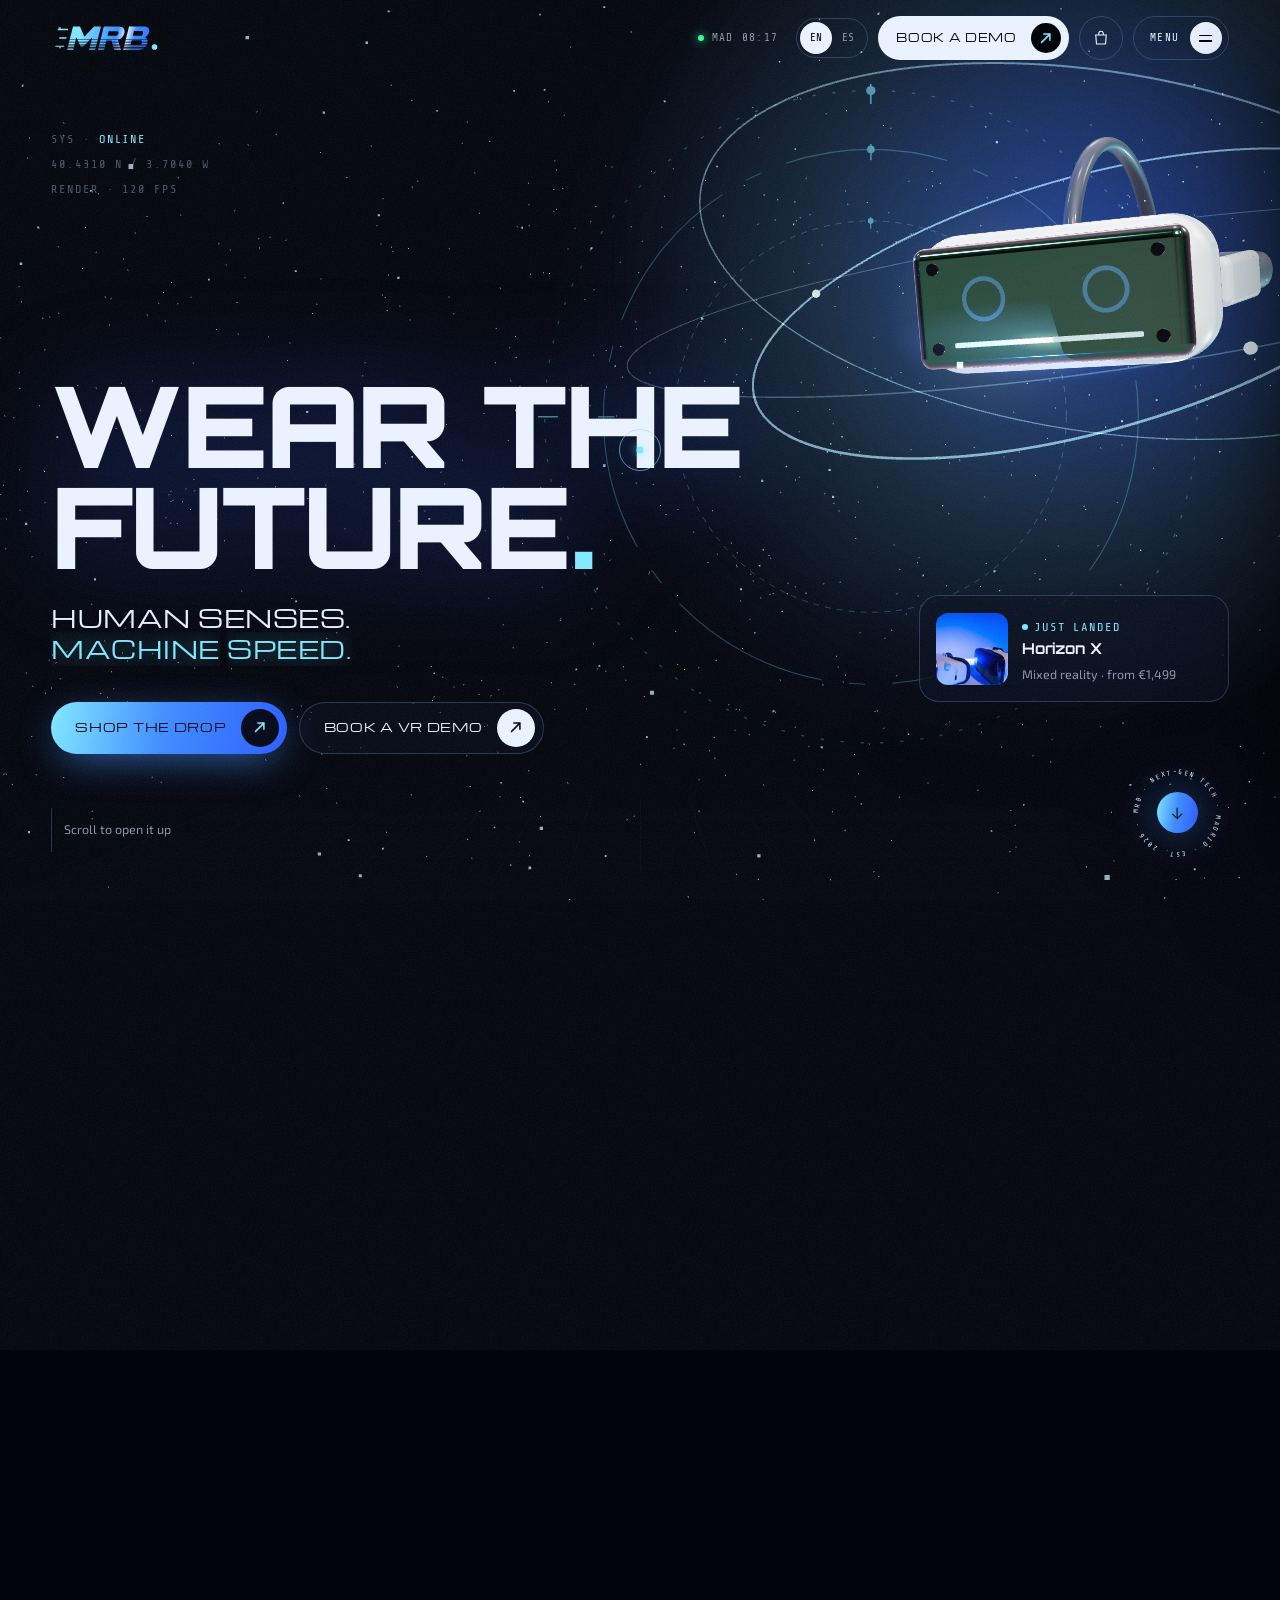
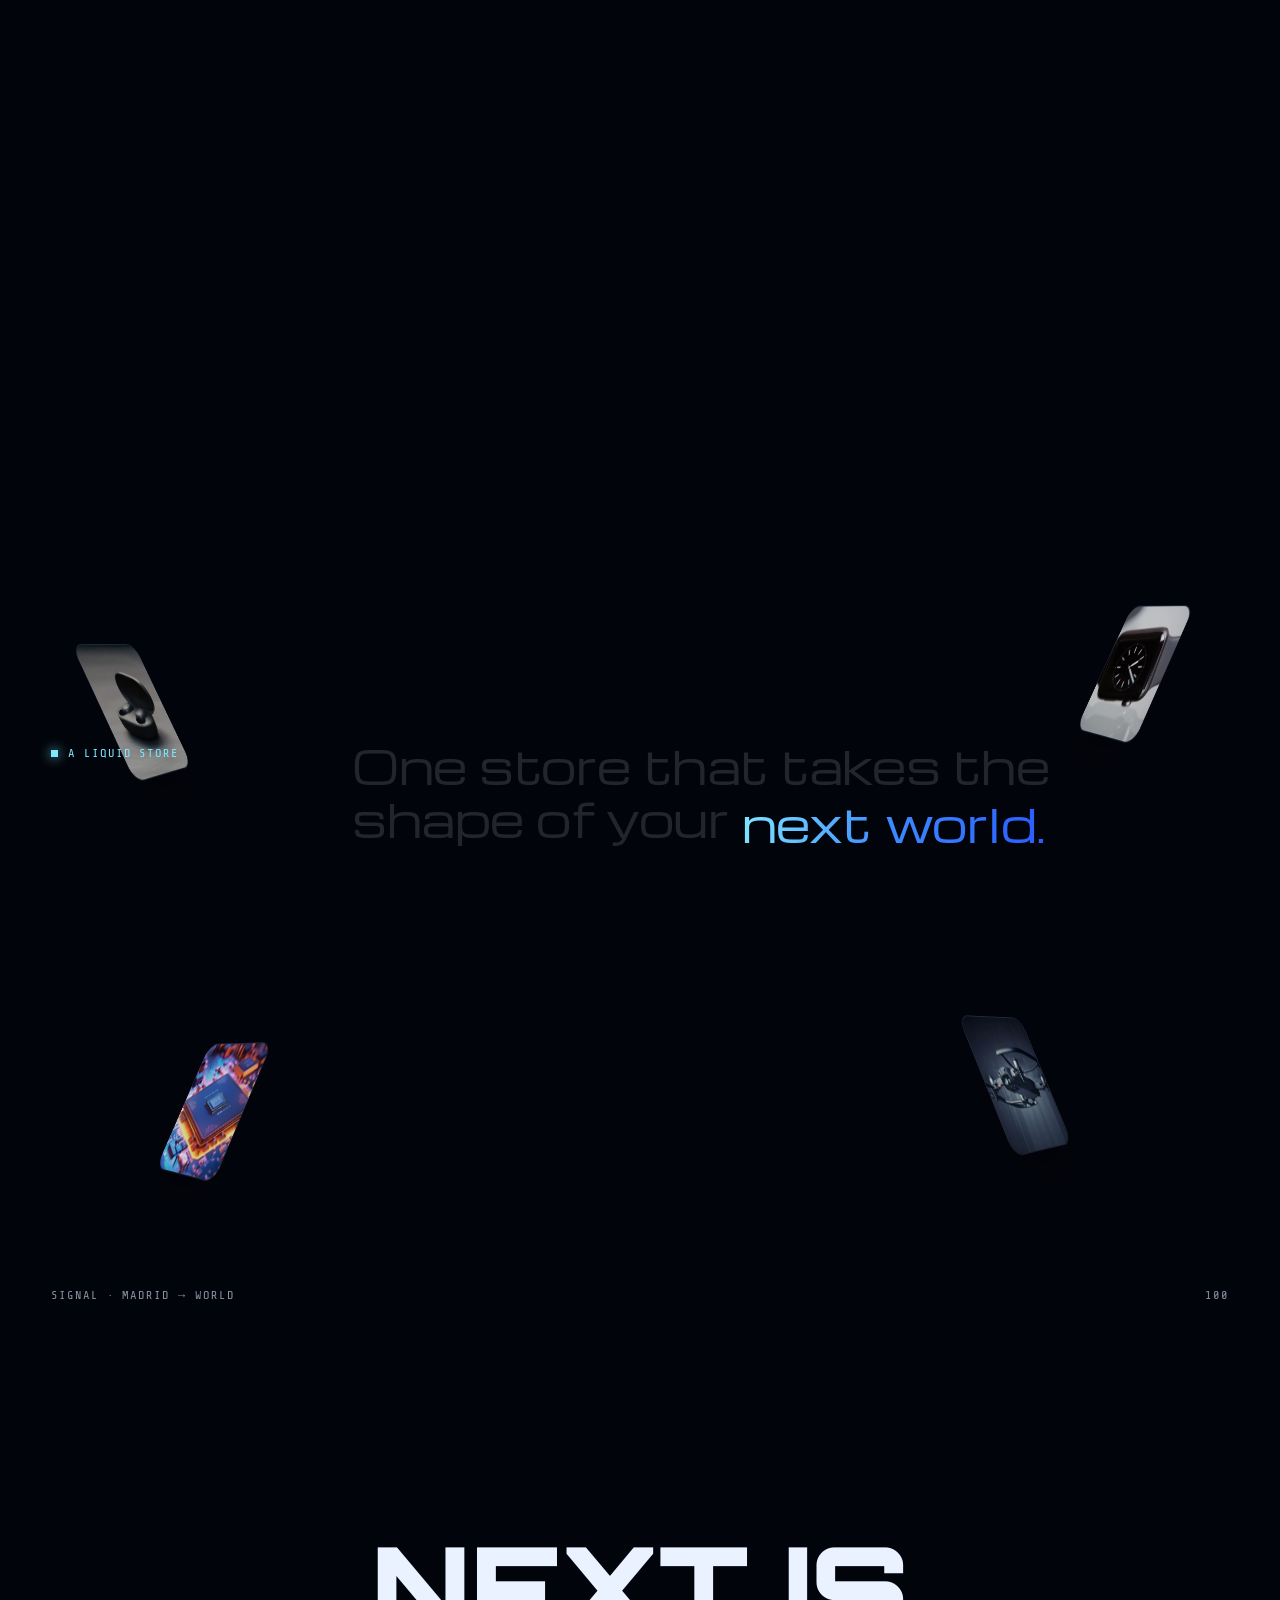
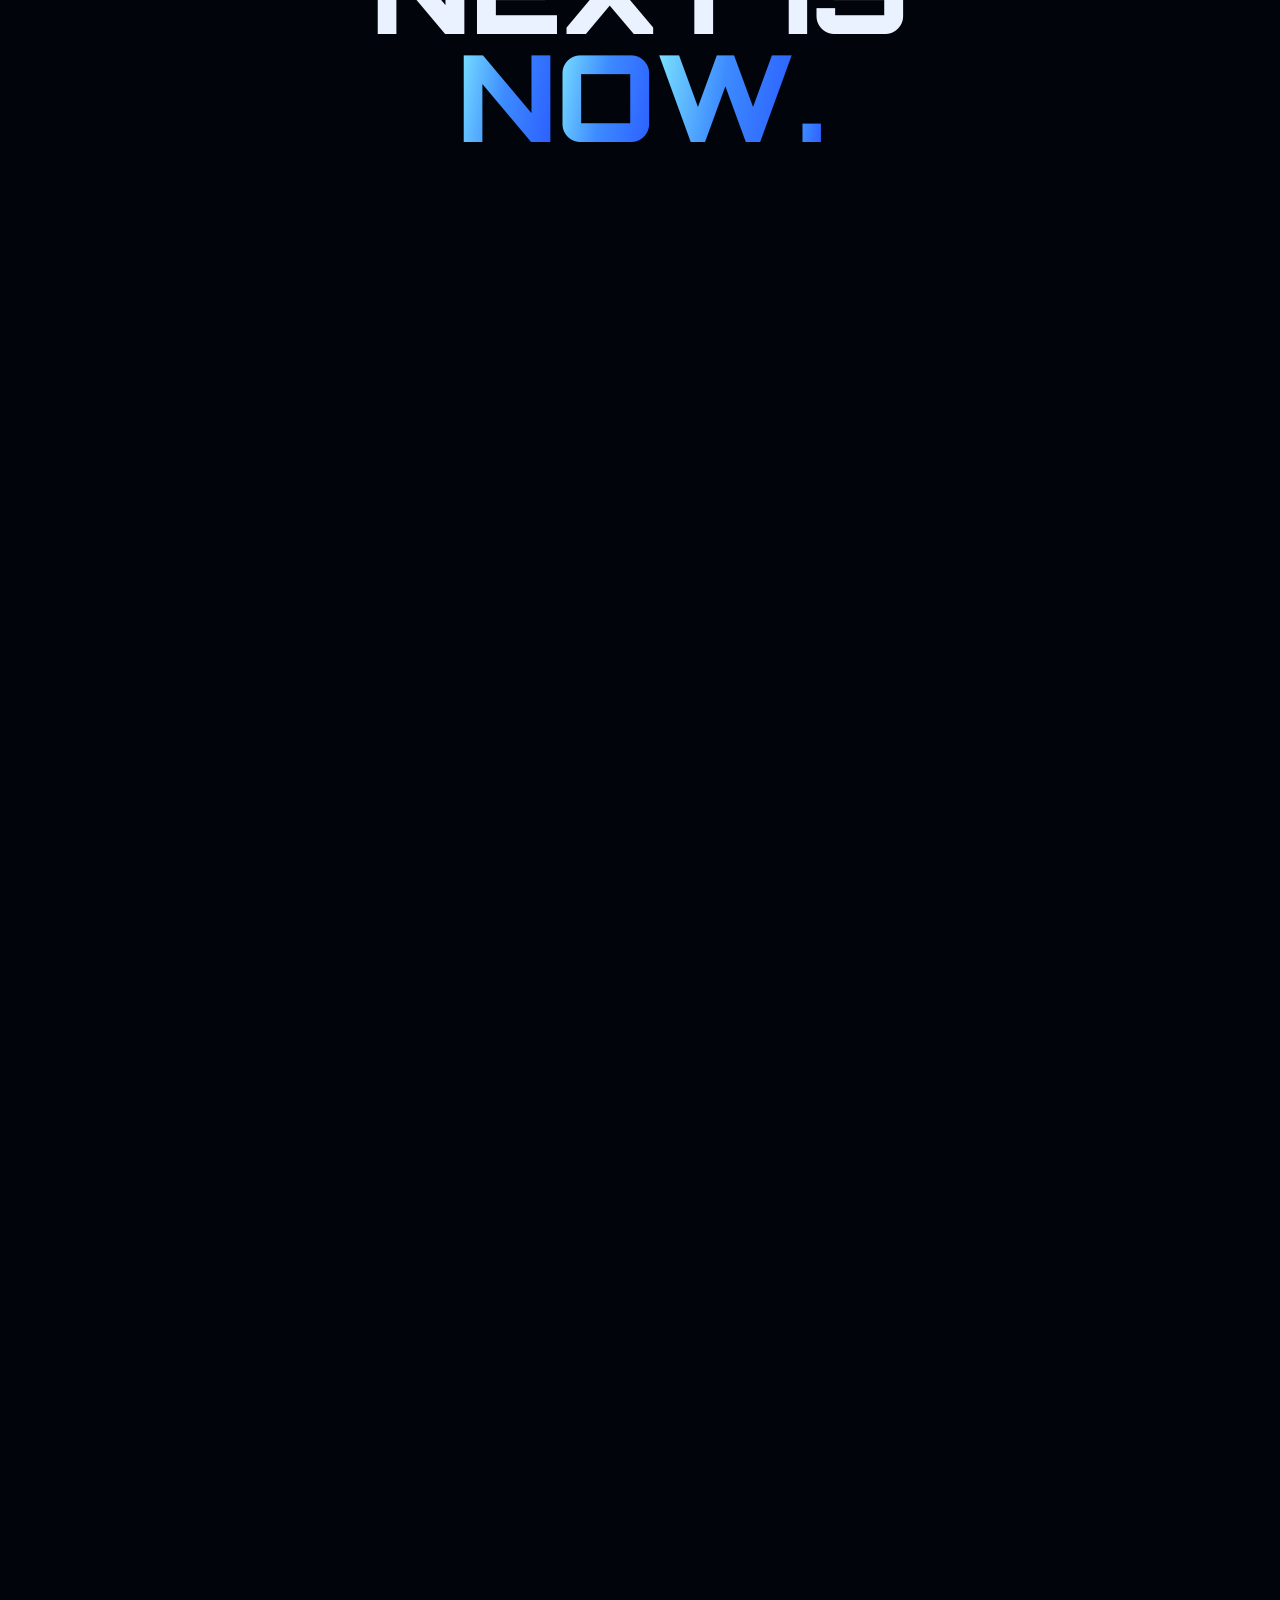
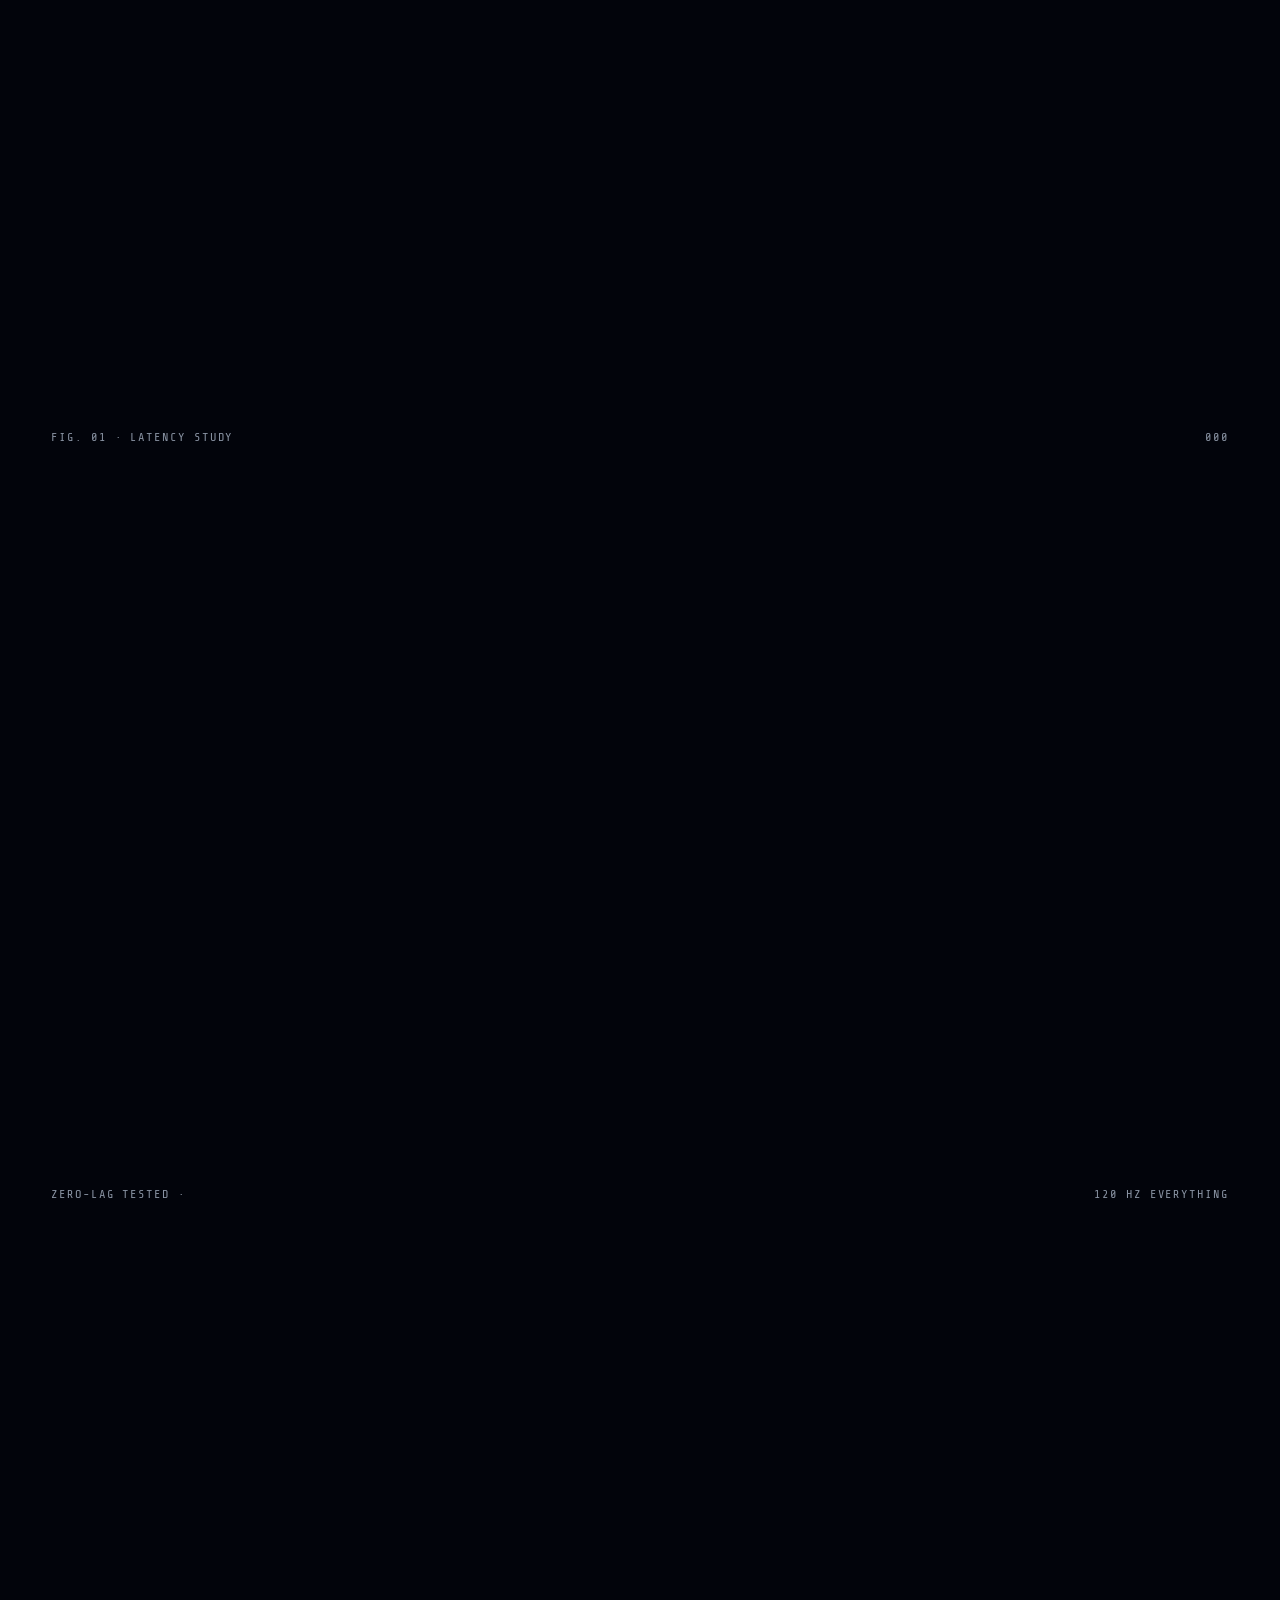
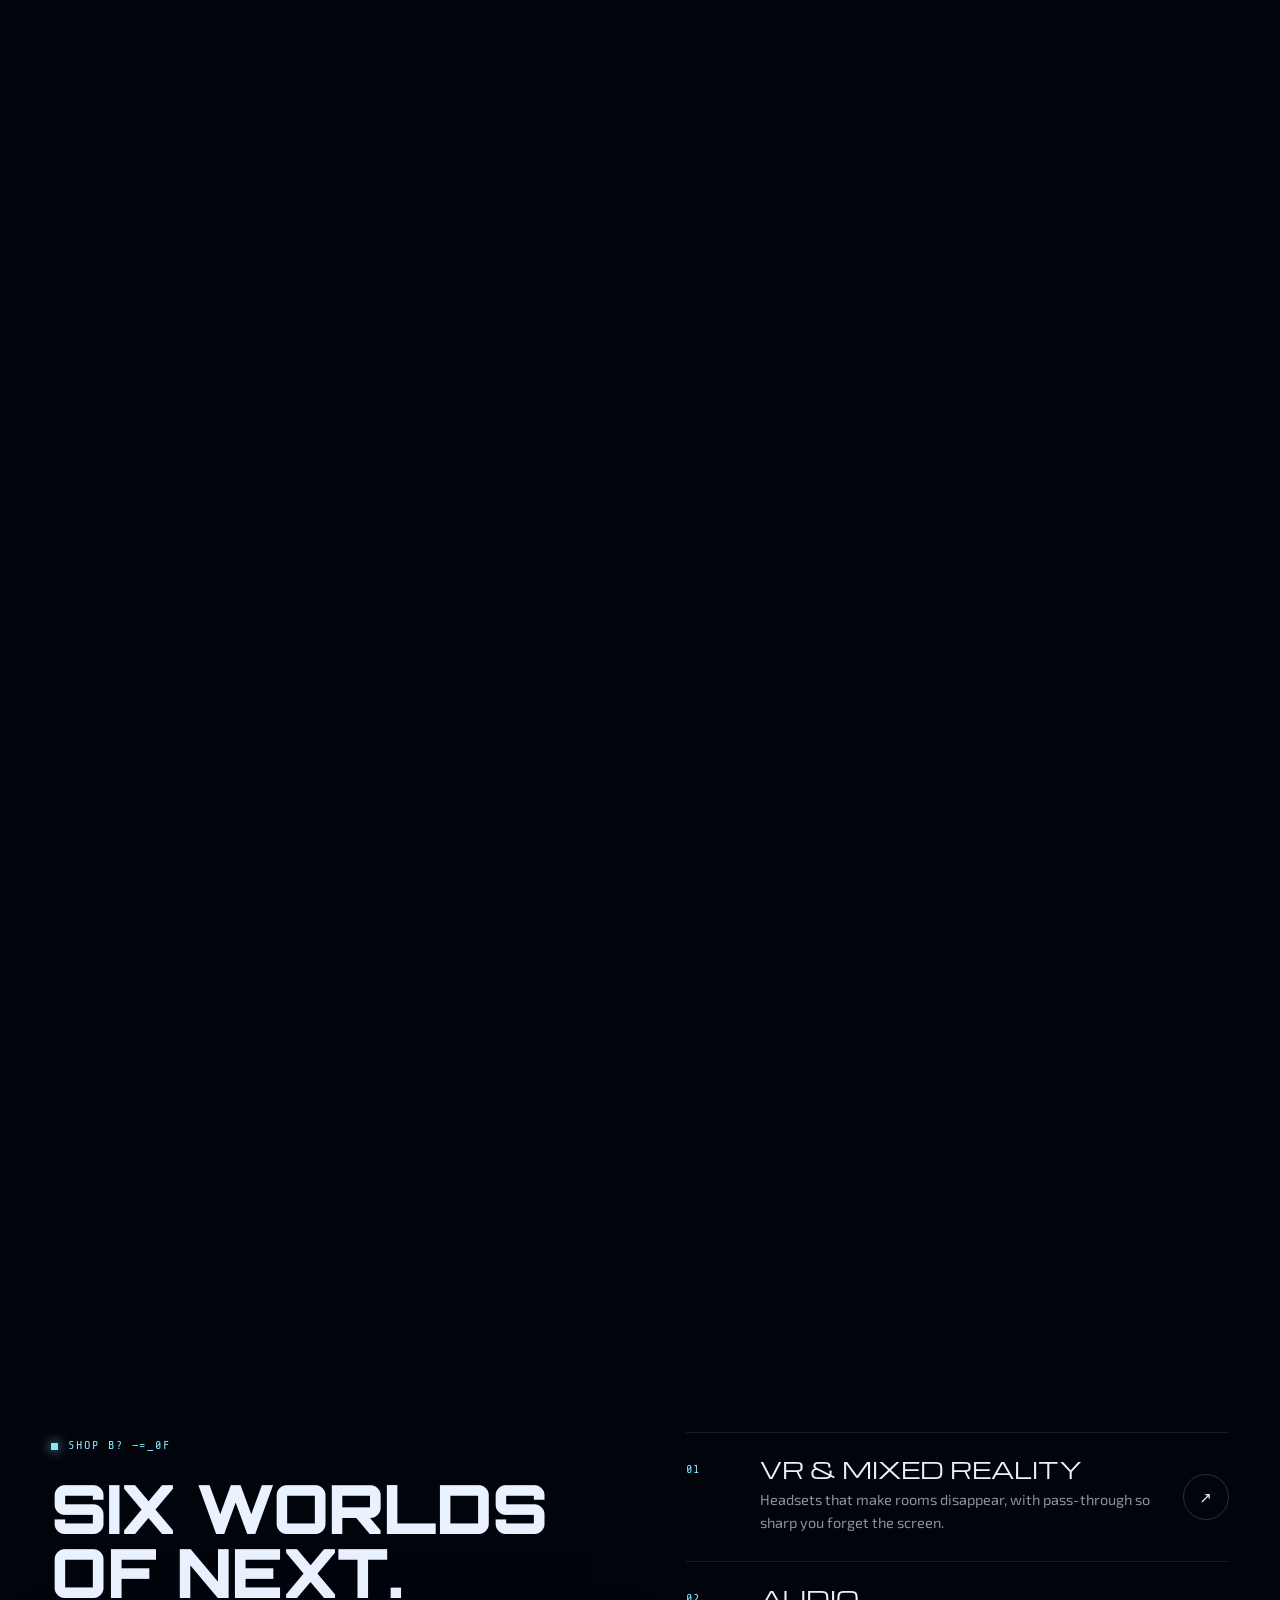
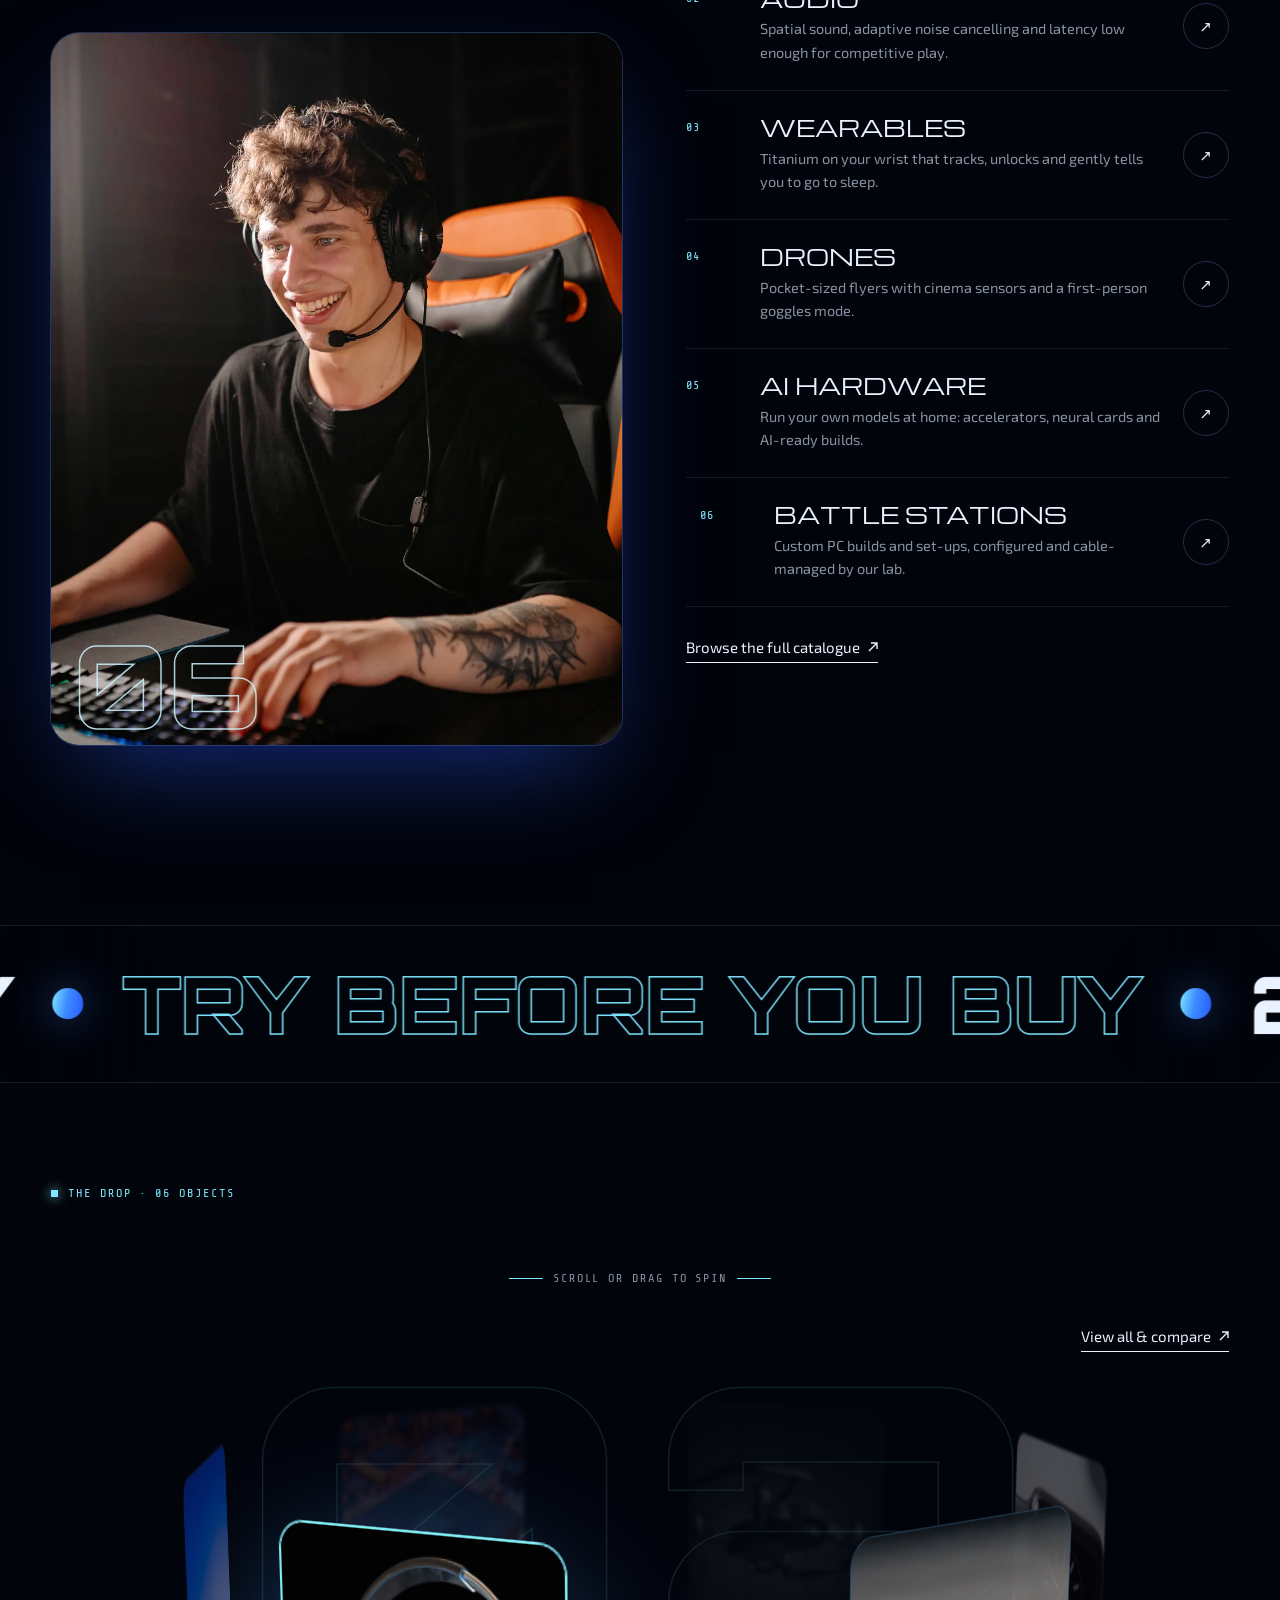
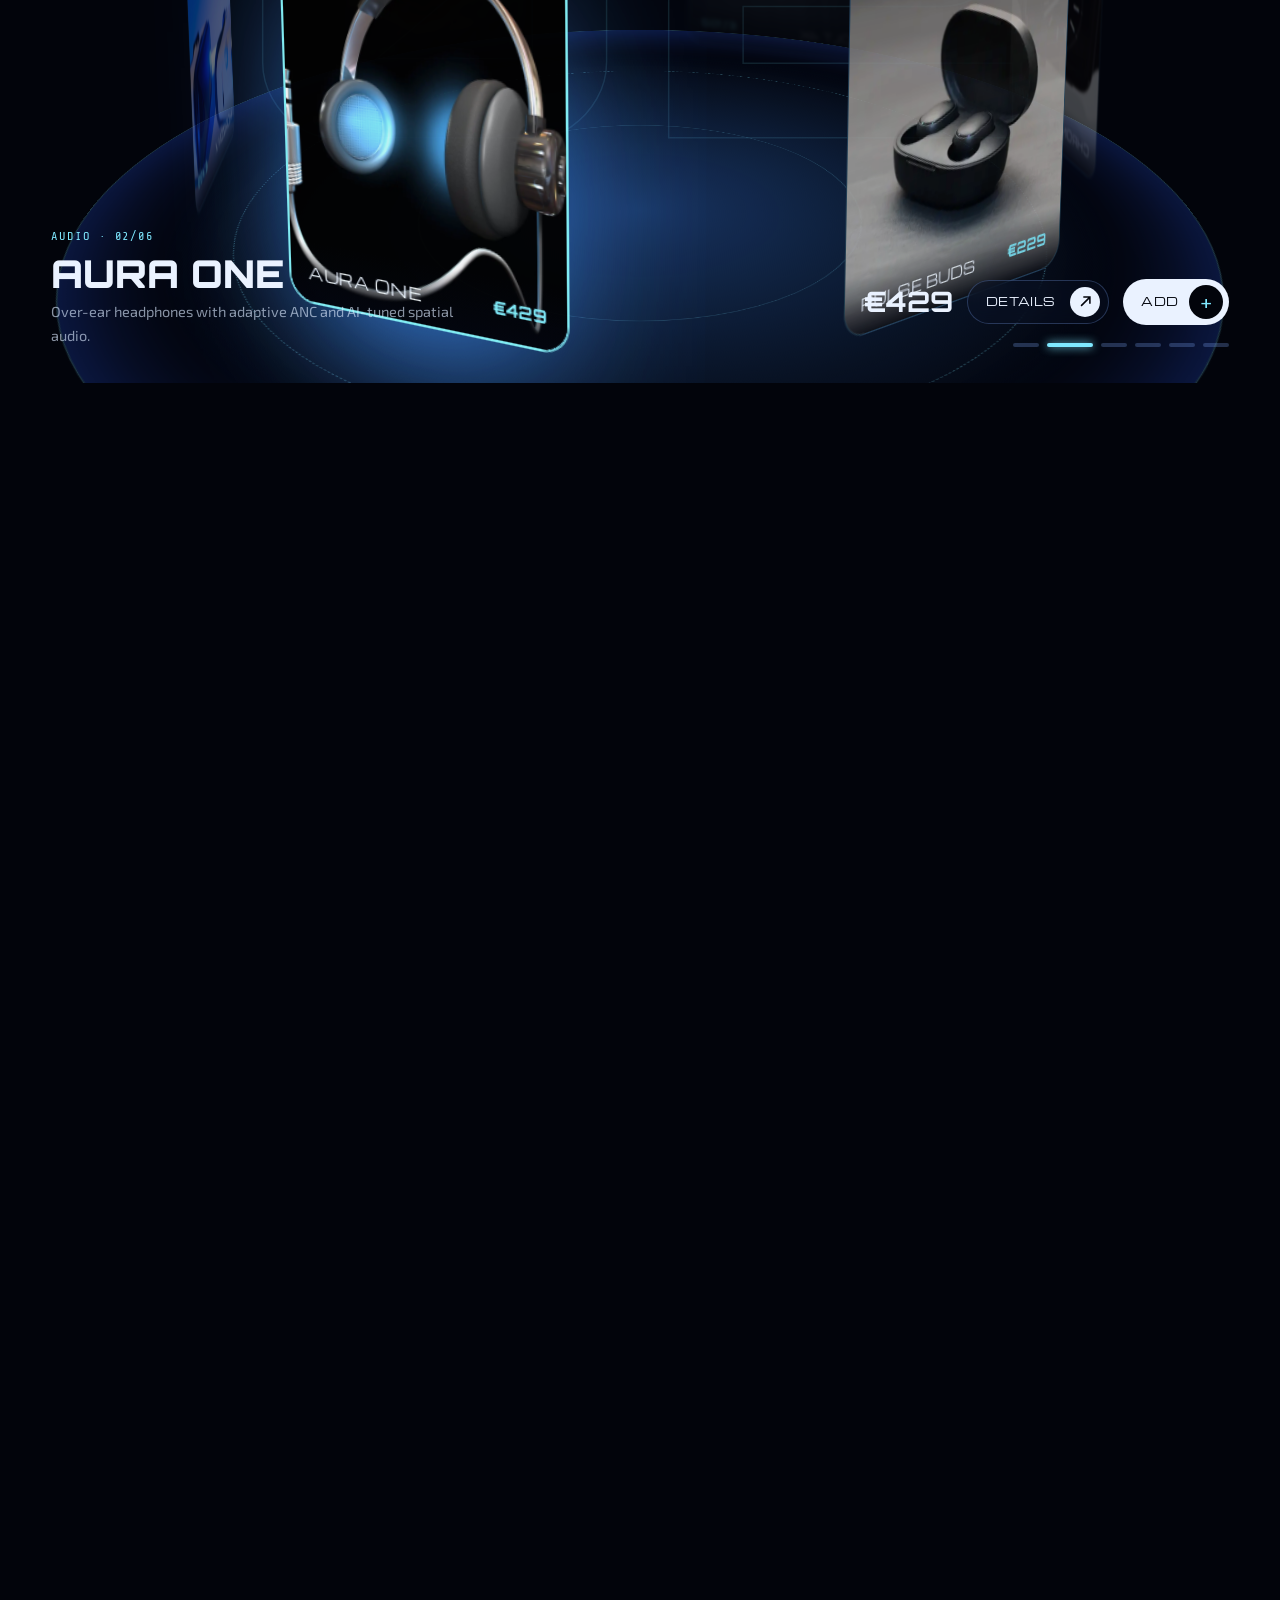
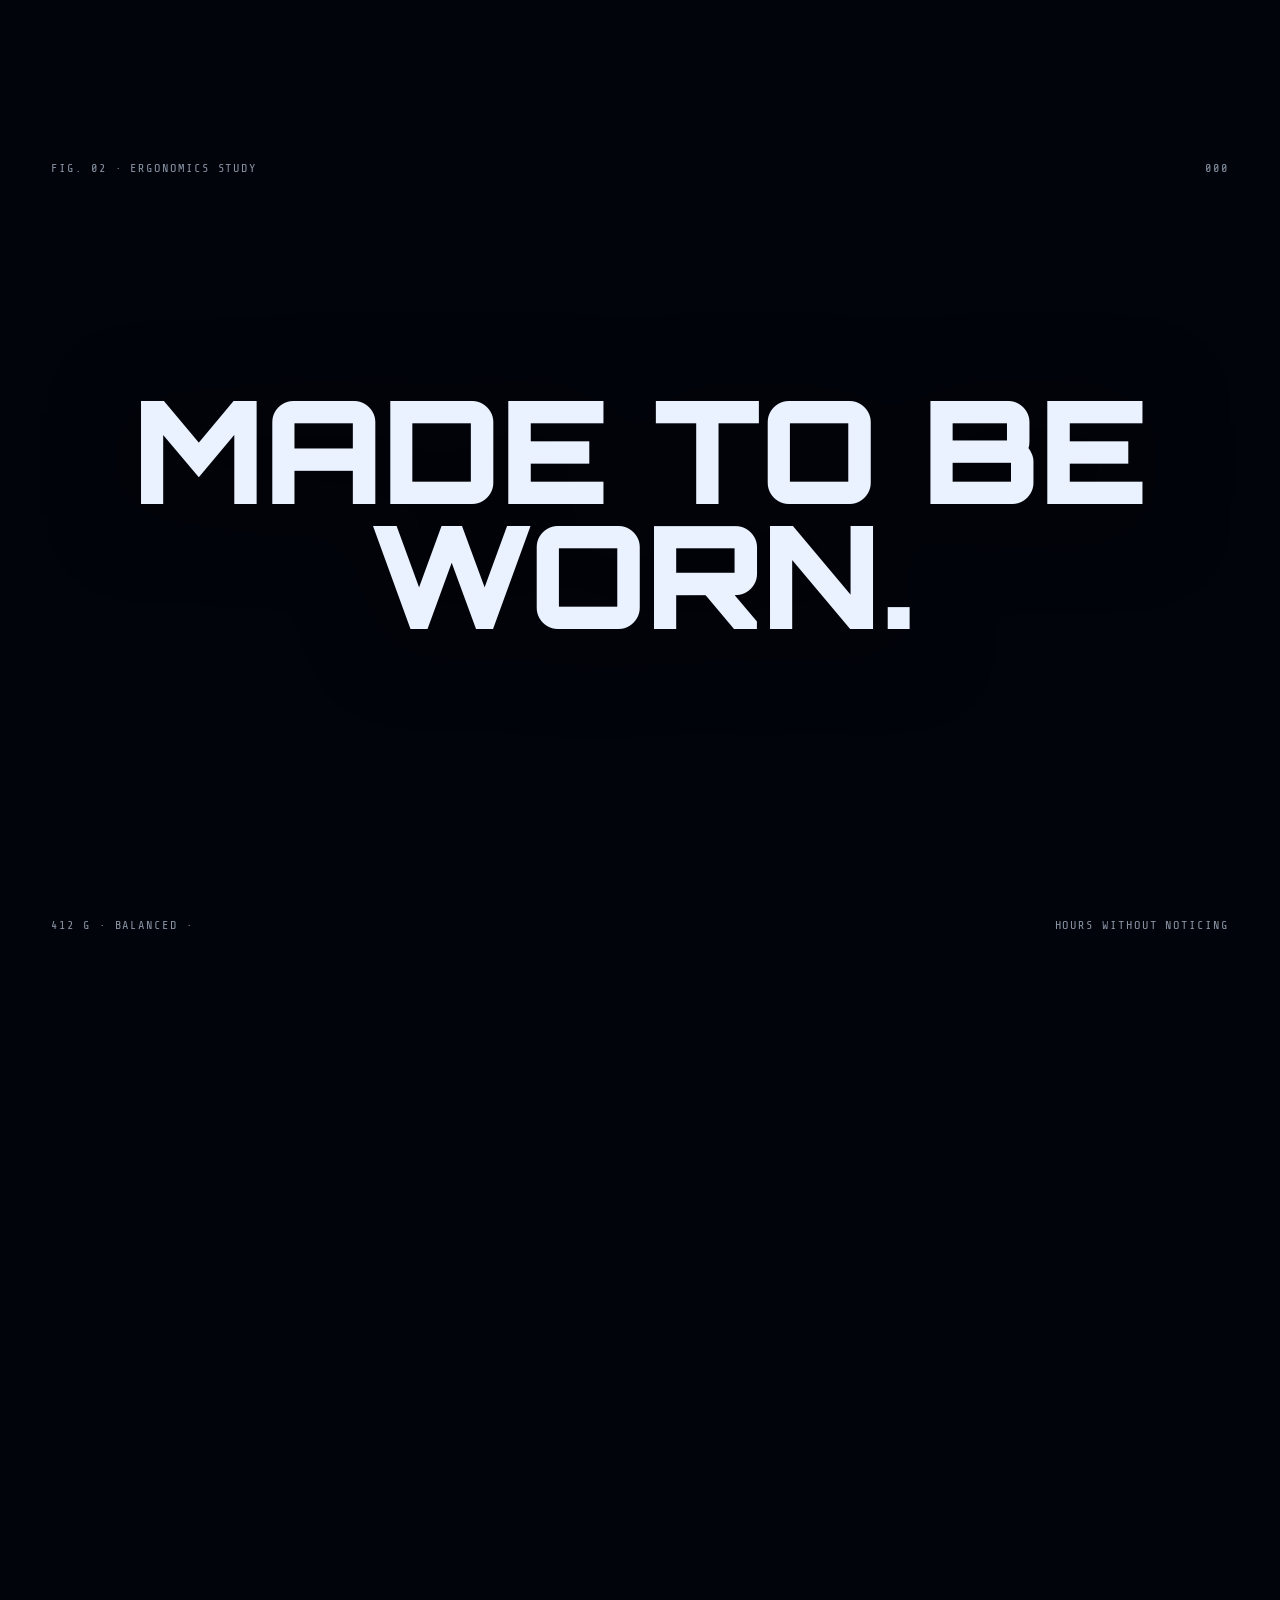
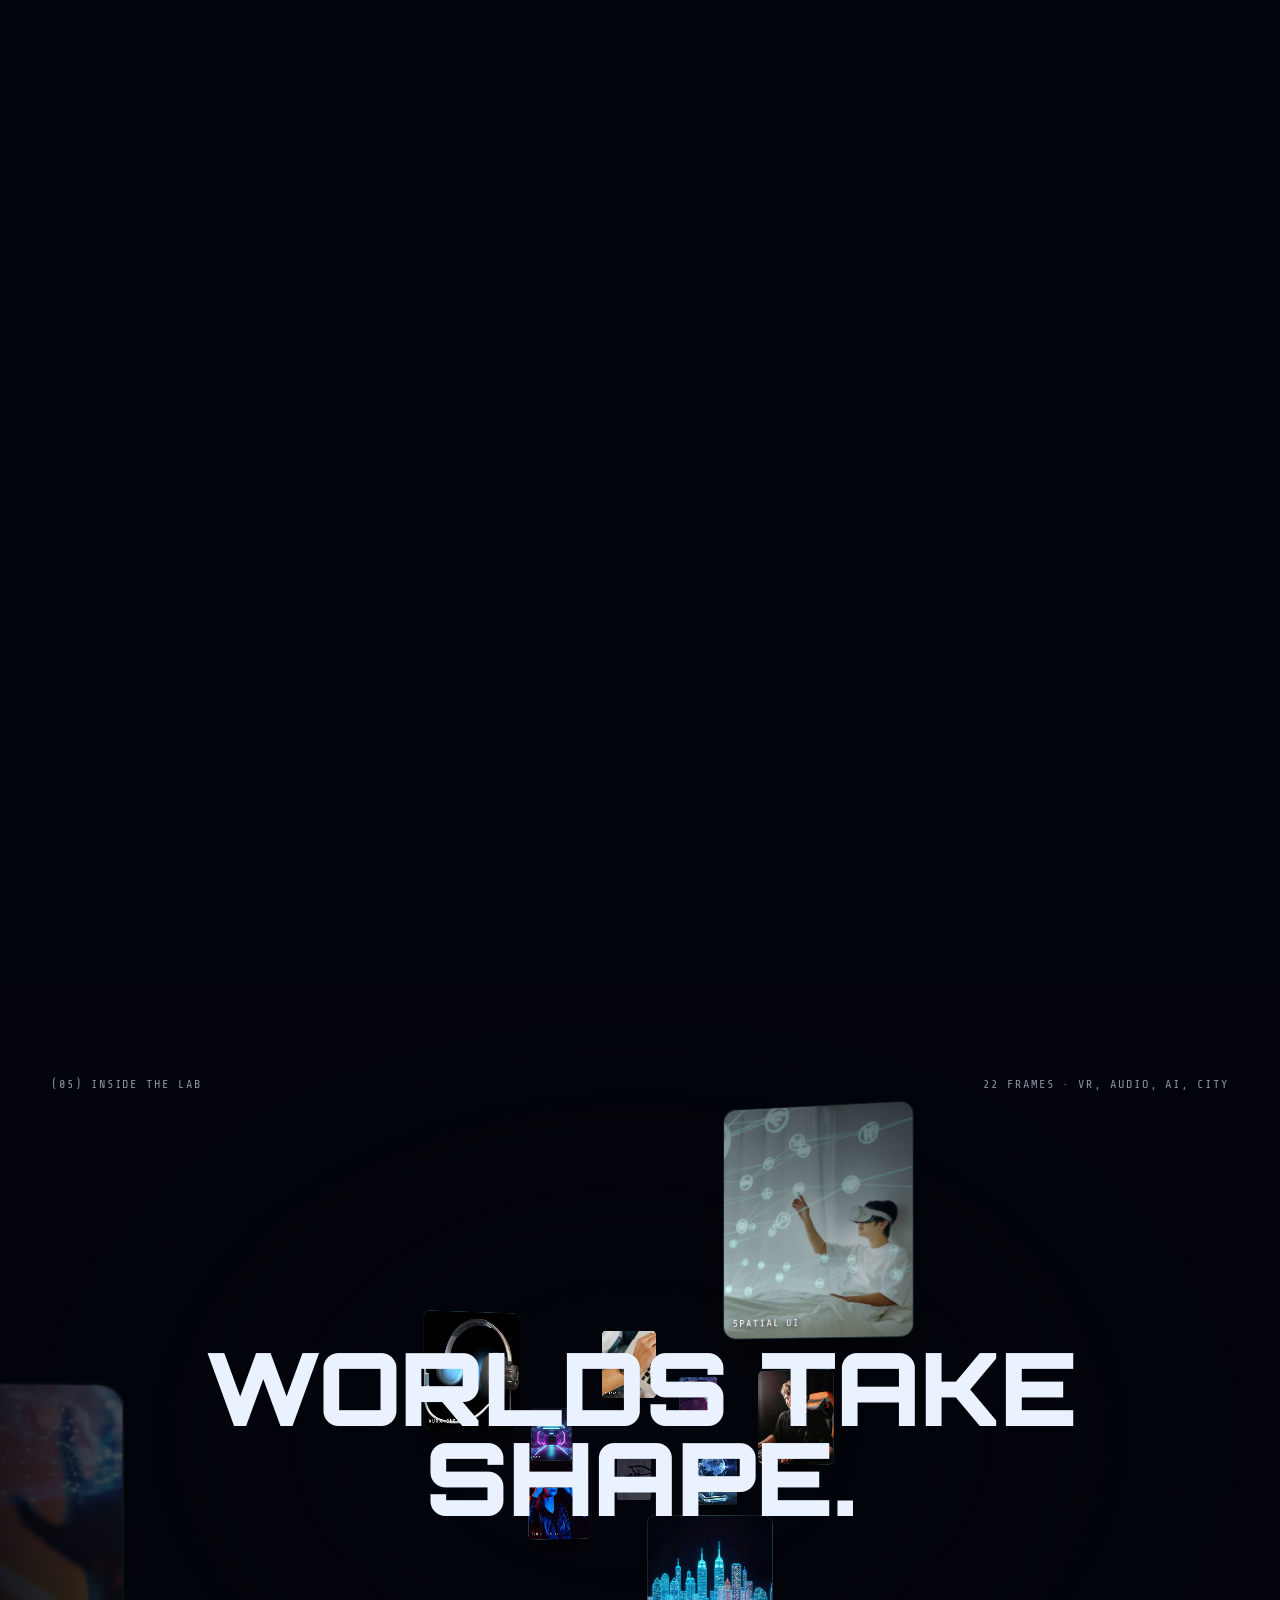
==== commit b6eb8a91: "Add files via upload" ====
--- a/index.html
+++ b/index.html
@@ -14,7 +14,841 @@
 <link rel="apple-touch-icon" href="apple-touch-icon.png">
 <link rel="preload" href="orbitron-latin-900-normal.woff2" as="font" type="font/woff2" crossorigin>
 <link rel="preload" href="michroma-latin-400-normal.woff2" as="font" type="font/woff2" crossorigin>
-<link rel="stylesheet" href="mrb.css">
+<style>
+/* =========================================================
+   MRB — Next-gen tech store · concept site by María Luisa Ros Bolea
+   ========================================================= */
+
+/* ---------- Fonts (self-hosted) ---------- */
+@font-face{font-family:"Orbitron";src:url(orbitron-latin-600-normal.woff2) format("woff2");font-weight:600;font-display:swap}
+@font-face{font-family:"Orbitron";src:url(orbitron-latin-700-normal.woff2) format("woff2");font-weight:700;font-display:swap}
+@font-face{font-family:"Orbitron";src:url(orbitron-latin-800-normal.woff2) format("woff2");font-weight:800;font-display:swap}
+@font-face{font-family:"Orbitron";src:url(orbitron-latin-900-normal.woff2) format("woff2");font-weight:900;font-display:swap}
+@font-face{font-family:"Michroma";src:url(michroma-latin-400-normal.woff2) format("woff2");font-weight:400;font-display:swap}
+@font-face{font-family:"Exo 2";src:url(exo-2-latin-300-normal.woff2) format("woff2");font-weight:300;font-display:swap}
+@font-face{font-family:"Exo 2";src:url(exo-2-latin-400-normal.woff2) format("woff2");font-weight:400;font-display:swap}
+@font-face{font-family:"Exo 2";src:url(exo-2-latin-500-normal.woff2) format("woff2");font-weight:500;font-display:swap}
+@font-face{font-family:"Exo 2";src:url(exo-2-latin-600-normal.woff2) format("woff2");font-weight:600;font-display:swap}
+@font-face{font-family:"Share Tech Mono";src:url(share-tech-mono-latin-400-normal.woff2) format("woff2");font-weight:400;font-display:swap}
+
+/* ---------- Tokens ---------- */
+:root{
+  --bg:#02040b; --bg-2:#050a18; --bg-3:#0a1226;
+  --ink:#eaf2ff; --dim:rgba(220,234,255,.62); --faint:rgba(200,222,255,.36);
+  --line:rgba(130,175,255,.14); --line-2:rgba(130,175,255,.26);
+  --blue:#2a5bff; --electric:#3d8bff; --cyan:#7fe8ff; --ice:#cdf5ff; --violet:#8f7bff;
+  --grad:linear-gradient(100deg,#7fe8ff 0%,#3d8bff 48%,#2a5bff 100%);
+  --grad-soft:linear-gradient(135deg,rgba(127,232,255,.16),rgba(42,91,255,.06));
+  --glow:0 0 40px rgba(61,139,255,.45),0 0 120px rgba(42,91,255,.25);
+  --f-display:"Orbitron",system-ui,sans-serif;
+  --f-wide:"Michroma","Orbitron",system-ui,sans-serif;
+  --f-body:"Exo 2",system-ui,sans-serif;
+  --f-mono:"Share Tech Mono",ui-monospace,monospace;
+  --pad:clamp(18px,4vw,64px);
+  --maxw:1560px;
+  --ease:cubic-bezier(.22,1,.36,1);
+  --ease-in:cubic-bezier(.7,0,.84,0);
+  --r:18px;
+  --nav-h:76px;
+}
+
+/* ---------- Reset ---------- */
+*,*::before,*::after{box-sizing:border-box}
+html{background:var(--bg);color:var(--ink);-webkit-text-size-adjust:100%;scrollbar-color:var(--blue) var(--bg)}
+body{margin:0;font-family:var(--f-body);font-weight:400;font-size:clamp(15px,1.05vw,17px);line-height:1.6;background:var(--bg);overflow-x:hidden;-webkit-font-smoothing:antialiased}
+img,video,canvas,svg{display:block;max-width:100%}
+a{color:inherit;text-decoration:none}
+button,input,select,textarea{font:inherit;color:inherit}
+button{cursor:pointer;background:none;border:0;padding:0}
+ul,ol{list-style:none;margin:0;padding:0}
+h1,h2,h3,h4,p{margin:0}
+::selection{background:var(--blue);color:#fff}
+:focus-visible{outline:2px solid var(--cyan);outline-offset:3px;border-radius:6px}
+[hidden]{display:none!important}
+.sr-only{position:absolute!important;width:1px;height:1px;overflow:hidden;clip:rect(0 0 0 0);white-space:nowrap}
+.skip{position:fixed;left:12px;top:-60px;z-index:999;background:var(--blue);padding:10px 16px;border-radius:10px;transition:top .3s}
+.skip:focus{top:12px}
+
+/* lenis */
+html.lenis,html.lenis body{height:auto}
+.lenis.lenis-smooth{scroll-behavior:auto!important}
+.lenis.lenis-stopped{overflow:hidden}
+
+/* ---------- Texture: film grain + scanlines ---------- */
+body::after{content:"";position:fixed;inset:-50%;z-index:90;pointer-events:none;opacity:.07;
+  background-image:url("data:image/svg+xml,%3Csvg xmlns='http://www.w3.org/2000/svg' width='220' height='220'%3E%3Cfilter id='n'%3E%3CfeTurbulence type='fractalNoise' baseFrequency='.85' numOctaves='3' stitchTiles='stitch'/%3E%3CfeColorMatrix values='0 0 0 0 1  0 0 0 0 1  0 0 0 0 1  0 0 0 .9 0'/%3E%3C/filter%3E%3Crect width='100%25' height='100%25' filter='url(%23n)'/%3E%3C/svg%3E");
+  animation:grain 1.2s steps(6) infinite}
+@keyframes grain{0%{transform:translate(0,0)}20%{transform:translate(-3%,2%)}40%{transform:translate(2%,-3%)}60%{transform:translate(-2%,-1%)}80%{transform:translate(3%,3%)}100%{transform:translate(0,0)}}
+.scan{position:absolute;inset:0;pointer-events:none;background:repeating-linear-gradient(0deg,rgba(127,232,255,.035) 0 1px,transparent 1px 3px);mix-blend-mode:screen}
+
+/* ---------- Layout ---------- */
+.wrap{width:100%;max-width:var(--maxw);margin:0 auto;padding:0 var(--pad)}
+.section{position:relative;padding:clamp(90px,14vw,200px) 0}
+.grid{display:grid;grid-template-columns:repeat(12,1fr);gap:clamp(16px,2vw,32px)}
+.between{display:flex;justify-content:space-between;align-items:center;gap:20px;flex-wrap:wrap}
+.row{display:flex;gap:12px;flex-wrap:wrap;align-items:center}
+.stack>*+*{margin-top:var(--s,24px)}
+.dim{color:var(--dim)} .faint{color:var(--faint)}
+.acc{background:var(--grad);-webkit-background-clip:text;background-clip:text;color:transparent}
+.tnum{font-variant-numeric:tabular-nums}
+.measure{max-width:56ch}
+@media(max-width:900px){.grid{grid-template-columns:1fr}.grid>*{grid-column:1/-1!important}}
+
+/* ---------- Type ---------- */
+.f-display{font-family:var(--f-display);font-weight:800;letter-spacing:-.01em;line-height:.92}
+.t-mega{font-size:clamp(54px,11.2vw,210px)}
+.t-display{font-size:clamp(46px,8vw,150px)}
+.t-h1{font-size:clamp(40px,6.2vw,112px)}
+.t-h2{font-size:clamp(34px,4.6vw,80px)}
+.t-h3{font-size:clamp(22px,2.4vw,40px);letter-spacing:-.03em;line-height:1}
+.t-h4{font-size:clamp(18px,1.5vw,26px);letter-spacing:-.025em;line-height:1.1}
+.t-lead{font-size:clamp(18px,1.6vw,26px);line-height:1.45;font-weight:300}
+.t-nano,.label{font-family:var(--f-mono);font-size:12px;letter-spacing:.16em;text-transform:uppercase;font-weight:500}
+.t-micro{font-size:12.5px}
+.label{display:inline-flex;align-items:center;gap:10px;color:var(--cyan)}
+.label::before{content:"";width:7px;height:7px;background:var(--cyan);box-shadow:0 0 12px var(--cyan);animation:blink 1.6s steps(2) infinite}
+@keyframes blink{50%{opacity:.15}}
+.outline{-webkit-text-stroke:1.5px rgba(205,245,255,.7);color:transparent}
+
+/* split words reveal */
+.w{display:inline-block;overflow:hidden;vertical-align:top;padding:.04em .02em .12em;margin:-.04em -.02em -.12em}
+.wi{display:inline-block;transform:translate3d(0,112%,0) rotate(4deg);transform-origin:0 100%;transition:transform 1.1s var(--ease);transition-delay:calc(var(--i,0) * 55ms + var(--d,0ms))}
+.is-in .wi,.wi.is-in{transform:none}
+html:not(.js) .wi{transform:none}
+.ch{display:inline-block}
+
+/* fade reveal */
+[data-rv]{opacity:0;transform:translateY(34px);transition:opacity 1s var(--ease),transform 1.2s var(--ease);transition-delay:var(--rv-delay,0ms)}
+[data-rv].is-in{opacity:1;transform:none}
+html:not(.js) [data-rv]{opacity:1;transform:none}
+
+/* scramble text */
+[data-scramble]{display:inline-block}
+
+/* ---------- Loader veil ---------- */
+.veil{position:fixed;inset:0;z-index:200;background:var(--bg);display:grid;place-items:center;transition:clip-path 1.1s var(--ease),visibility 0s 1.2s;clip-path:inset(0 0 0 0)}
+.veil__logo{width:min(320px,58vw);opacity:.95;animation:veilPulse 1.4s ease-in-out infinite}
+@keyframes veilPulse{50%{opacity:.55;filter:drop-shadow(0 0 30px rgba(61,139,255,.7))}}
+.veil__n{position:absolute;right:var(--pad);bottom:clamp(16px,4vw,48px);font-family:var(--f-display);font-weight:800;font-size:clamp(60px,12vw,190px);letter-spacing:-.01em;line-height:.8}
+.veil__n::after{content:"%";font-size:.3em;vertical-align:top;color:var(--cyan);margin-left:.1em}
+.veil__bar{position:absolute;left:0;bottom:0;height:3px;width:100%;transform-origin:0 50%;transform:scaleX(var(--p,0));background:var(--grad);box-shadow:var(--glow)}
+.veil__meta{position:absolute;left:var(--pad);bottom:clamp(20px,4vw,52px);color:var(--dim)}
+html.ld-done .veil{clip-path:inset(0 0 100% 0);visibility:hidden}
+html:not(.js) .veil{display:none}
+
+/* ---------- Cursor ---------- */
+.cursor{position:fixed;left:0;top:0;z-index:300;pointer-events:none;display:none}
+.cursor__dot{position:fixed;left:0;top:0;width:7px;height:7px;border-radius:50%;background:var(--cyan);box-shadow:0 0 10px var(--cyan)}
+.cursor__ring{position:fixed;left:0;top:0;width:42px;height:42px;border-radius:50%;border:1px solid rgba(127,232,255,.6);transition:width .35s var(--ease),height .35s var(--ease),background .3s,border-color .3s}
+.cursor__lab{position:fixed;left:0;top:0;font-family:var(--f-mono);font-size:10px;letter-spacing:.14em;text-transform:uppercase;color:#021;font-weight:500;opacity:0;transition:opacity .2s;white-space:nowrap}
+.cursor.has-lab .cursor__ring{width:86px;height:86px;background:var(--grad);border-color:transparent;box-shadow:var(--glow)}
+.cursor.has-lab .cursor__dot{opacity:0}
+.cursor.has-lab .cursor__lab{opacity:1}
+.cursor.is-hover .cursor__ring{width:64px;height:64px}
+@media(hover:hover) and (pointer:fine){.cursor{display:block}}
+
+/* ---------- Nav ---------- */
+.nav{position:fixed;inset:0 0 auto 0;z-index:120;height:var(--nav-h);display:flex;align-items:center;transition:transform .6s var(--ease),background .4s,backdrop-filter .4s}
+.nav.is-scrolled{background:rgba(2,4,11,.55);backdrop-filter:blur(14px) saturate(140%);-webkit-backdrop-filter:blur(14px) saturate(140%);border-bottom:1px solid var(--line)}
+.nav.is-hidden{transform:translateY(-110%)}
+.nav__in{display:flex;align-items:center;justify-content:space-between;gap:18px}
+.logo{display:block;width:clamp(96px,8vw,124px);transition:filter .3s}
+.logo:hover{filter:drop-shadow(0 0 16px rgba(61,139,255,.8))}
+.nav__end{display:flex;align-items:center;gap:10px}
+.nav__time{display:flex;align-items:center;gap:8px;font-family:var(--f-mono);font-size:11px;letter-spacing:.12em;color:var(--dim);margin-right:8px}
+.nav__dot{width:6px;height:6px;border-radius:50%;background:#33ff9f;box-shadow:0 0 10px #33ff9f;animation:blink 2s infinite}
+.lang{display:flex;border:1px solid var(--line-2);border-radius:99px;padding:3px;font-family:var(--f-mono);font-size:11px;letter-spacing:.1em}
+.lang button{padding:7px 10px;border-radius:99px;color:var(--dim);transition:.3s}
+.lang button[aria-pressed="true"]{background:var(--ink);color:var(--bg)}
+.icon-btn{position:relative;width:44px;height:44px;border-radius:50%;border:1px solid var(--line-2);display:grid;place-items:center;transition:background .3s,border-color .3s}
+.icon-btn:hover{background:rgba(61,139,255,.15);border-color:var(--electric)}
+.icon-btn svg{width:18px;height:18px}
+.cart-count{position:absolute;top:-4px;right:-4px;min-width:20px;height:20px;padding:0 5px;border-radius:99px;background:var(--grad);color:#021;font-family:var(--f-mono);font-size:10.5px;font-weight:500;display:grid;place-items:center;transform:scale(0);transition:transform .4s var(--ease)}
+.cart-count.has{transform:scale(1)}
+.cart-count.bump{animation:bump .5s var(--ease)}
+@keyframes bump{40%{transform:scale(1.5)}}
+.menu-btn{display:flex;align-items:center;gap:10px;height:44px;padding:0 6px 0 16px;border-radius:99px;border:1px solid var(--line-2);font-family:var(--f-mono);font-size:11px;letter-spacing:.14em;text-transform:uppercase}
+.menu-btn__i{width:32px;height:32px;border-radius:50%;background:var(--ink);display:grid;place-content:center;gap:4px}
+.menu-btn__i i{display:block;width:13px;height:1.5px;background:var(--bg);transition:transform .4s var(--ease)}
+.menu-open .menu-btn__i i:first-child{transform:translateY(2.75px) rotate(45deg)}
+.menu-open .menu-btn__i i:last-child{transform:translateY(-2.75px) rotate(-45deg)}
+@media(max-width:1000px){.nav__time,.nav .btn--nav{display:none}}
+@media(max-width:560px){.menu-btn__t{display:none}.menu-btn{padding:0 5px}.lang button{padding:7px 8px}}
+
+/* ---------- Buttons ---------- */
+.btn{--h:52px;position:relative;display:inline-flex;align-items:center;gap:14px;height:var(--h);padding:0 8px 0 24px;border-radius:99px;font-weight:500;font-size:14.5px;white-space:nowrap;overflow:hidden;isolation:isolate;transition:transform .5s var(--ease),box-shadow .4s,background .3s,border-color .3s}
+.btn--sm{--h:44px;padding-left:18px;font-size:13.5px}
+.btn__ico{width:calc(var(--h) - 14px);height:calc(var(--h) - 14px);border-radius:50%;display:grid;place-items:center;transition:transform .5s var(--ease)}
+.btn__ico svg{width:11px;height:11px}
+.btn:hover .btn__ico{transform:rotate(45deg)}
+.btn--primary{background:var(--grad);color:#020617;box-shadow:0 10px 40px -10px rgba(61,139,255,.8)}
+.btn--primary .btn__ico{background:#020617;color:var(--cyan)}
+.btn--primary::after{content:"";position:absolute;inset:0;z-index:-1;background:linear-gradient(110deg,transparent 30%,rgba(255,255,255,.65) 50%,transparent 70%);transform:translateX(-120%);transition:transform .9s var(--ease)}
+.btn--primary:hover::after{transform:translateX(120%)}
+.btn--primary:hover{box-shadow:0 14px 60px -8px rgba(61,139,255,1)}
+.btn--ghost{border:1px solid var(--line-2);background:rgba(10,18,38,.4);backdrop-filter:blur(8px)}
+.btn--ghost .btn__ico{background:var(--ink);color:var(--bg)}
+.btn--ghost:hover{border-color:var(--cyan);background:rgba(61,139,255,.12)}
+.btn--light{background:var(--ink);color:var(--bg)}
+.btn--light .btn__ico{background:var(--bg);color:var(--cyan)}
+.btn--block{width:100%;justify-content:space-between}
+.btn[disabled]{opacity:.4;pointer-events:none}
+.roll{position:relative;display:block;overflow:hidden;height:1.4em;line-height:1.4em}
+.roll>span{display:block;transition:transform .55s var(--ease)}
+.btn:hover .roll>span,.link:hover .roll>span{transform:translateY(-100%)}
+.link{position:relative;display:inline-flex;align-items:center;gap:8px;transition:color .3s}
+.link:hover{color:var(--cyan)}
+.link--under::after{content:"";position:absolute;left:0;bottom:-4px;height:1px;width:100%;background:currentColor;transform-origin:right;transform:scaleX(1);transition:transform .6s var(--ease)}
+.link--under:hover::after{animation:under .8s var(--ease)}
+@keyframes under{0%{transform:scaleX(1);transform-origin:right}49%{transform:scaleX(0);transform-origin:right}50%{transform-origin:left}100%{transform:scaleX(1);transform-origin:left}}
+.arrow{width:10px;height:10px}
+.chip{display:inline-flex;align-items:center;gap:8px;height:38px;padding:0 16px;border-radius:99px;border:1px solid var(--line-2);font-size:13px;transition:.3s;background:rgba(10,18,38,.35)}
+.chip:hover{border-color:var(--electric)}
+.chip[aria-pressed="true"],.chip.is-on{background:var(--ink);color:var(--bg);border-color:var(--ink)}
+
+/* ---------- Menu overlay ---------- */
+.menu{position:fixed;inset:0;z-index:110;visibility:hidden;pointer-events:none}
+.menu__bg{position:absolute;inset:0;background:var(--bg);clip-path:circle(0% at calc(100% - 60px) 38px);transition:clip-path 1s var(--ease)}
+.menu-open .menu{visibility:visible;pointer-events:auto}
+.menu-open .menu__bg{clip-path:circle(150% at calc(100% - 60px) 38px)}
+.menu__blob{position:absolute;width:70vmax;height:70vmax;right:-20vmax;bottom:-30vmax;border-radius:50%;background:radial-gradient(circle,rgba(42,91,255,.55),rgba(127,232,255,.12) 45%,transparent 70%);filter:blur(40px);animation:drift 14s ease-in-out infinite alternate}
+@keyframes drift{to{transform:translate(-12vmax,-10vmax) scale(1.15)}}
+.menu__in{position:relative;height:100%;display:flex;flex-direction:column;justify-content:space-between;padding-top:calc(var(--nav-h) + 4vh);padding-bottom:28px}
+.menu__grid{display:grid;grid-template-columns:2fr 1fr;gap:40px;align-items:end}
+.menu__links a{display:flex;align-items:flex-start;gap:14px;font-family:var(--f-display);font-weight:800;letter-spacing:-.01em;line-height:1;font-size:clamp(40px,7.4vw,120px);padding:.04em 0;color:var(--ink)}
+.menu__links a sup{font-family:var(--f-mono);font-size:12px;letter-spacing:.1em;color:var(--cyan);margin-top:.8em;font-weight:400}
+.menu__links .ml{display:inline-block;overflow:hidden}
+.menu__links .ml>span{display:inline-block;transform:translateY(105%);transition:transform .9s var(--ease),color .3s}
+.menu-open .menu__links .ml>span{transform:none}
+.menu__links li:nth-child(1) .ml>span{transition-delay:.15s}.menu__links li:nth-child(2) .ml>span{transition-delay:.2s}.menu__links li:nth-child(3) .ml>span{transition-delay:.25s}.menu__links li:nth-child(4) .ml>span{transition-delay:.3s}.menu__links li:nth-child(5) .ml>span{transition-delay:.35s}
+.menu__links a:hover .ml>span,.menu__links a[aria-current] .ml>span{background:var(--grad);-webkit-background-clip:text;background-clip:text;color:transparent}
+.menu__side{display:grid;gap:24px;opacity:0;transform:translateY(20px);transition:.8s var(--ease) .35s}
+.menu-open .menu__side{opacity:1;transform:none}
+.menu__side ul{display:grid;gap:8px}
+.menu__foot{display:flex;justify-content:space-between;align-items:center;flex-wrap:wrap;gap:16px;border-top:1px solid var(--line);padding-top:20px;opacity:0;transition:opacity .6s .4s}
+.menu-open .menu__foot{opacity:1}
+@media(max-width:800px){.menu__grid{grid-template-columns:1fr}.menu__side{display:none}}
+
+/* ---------- Starfield / bg canvas ---------- */
+.sf{position:fixed;inset:0;z-index:-1;width:100%;height:100%;pointer-events:none;opacity:.9}
+
+/* ---------- HERO ---------- */
+.hero{position:relative;min-height:100svh;display:flex;align-items:flex-end;padding:calc(var(--nav-h) + 20px) 0 clamp(26px,4vw,48px);overflow:hidden;isolation:isolate}
+.hero__3d{position:absolute;inset:0;z-index:-1}
+.hero__3d canvas{width:100%!important;height:100%!important}
+.hero__fallback{position:absolute;right:4vw;top:50%;width:min(46vw,620px);transform:translateY(-50%);border-radius:30px;opacity:0;transition:opacity 1s;-webkit-mask:radial-gradient(closest-side,#000 60%,transparent);mask:radial-gradient(closest-side,#000 60%,transparent)}
+.no-webgl .hero__fallback{opacity:.9}
+.hero__orb{position:absolute;width:80vmax;height:80vmax;right:-25vmax;top:-20vmax;z-index:-2;border-radius:50%;background:radial-gradient(circle,rgba(42,91,255,.42),rgba(127,232,255,.08) 40%,transparent 66%);filter:blur(10px);pointer-events:none}
+.hero__grid{position:absolute;inset:auto 0 0 0;height:46vh;z-index:-2;background:linear-gradient(transparent,var(--bg)),repeating-linear-gradient(90deg,rgba(127,232,255,.09) 0 1px,transparent 1px 80px),repeating-linear-gradient(0deg,rgba(127,232,255,.09) 0 1px,transparent 1px 80px);transform:perspective(500px) rotateX(62deg);transform-origin:50% 100%;-webkit-mask:linear-gradient(transparent,#000 70%);mask:linear-gradient(transparent,#000 70%);animation:gridMove 3s linear infinite}
+@keyframes gridMove{to{background-position:0 0,0 0,0 80px}}
+.hero__title{font-family:var(--f-display);font-weight:900;letter-spacing:-.01em;line-height:.86;font-size:clamp(58px,12.4vw,236px);filter:drop-shadow(0 0 50px rgba(42,91,255,.35))}
+.hero__title .dot{color:var(--cyan)}
+.hero__claim{margin-top:clamp(14px,2vw,28px);font-family:var(--f-display);font-weight:700;letter-spacing:-.01em;line-height:1;font-size:clamp(22px,3vw,52px)}
+.hero__claim .o{-webkit-text-stroke:1.2px var(--cyan);color:transparent}
+.hero__cta{margin-top:clamp(22px,3vw,40px)}
+.hero__foot{margin-top:clamp(30px,6vh,70px);display:flex;justify-content:space-between;align-items:center;color:var(--dim);gap:20px;flex-wrap:wrap}
+.scroll-cue{display:inline-flex;align-items:center;gap:12px}
+.scroll-cue i{position:relative;width:1px;height:44px;background:var(--line-2);overflow:hidden}
+.scroll-cue i::after{content:"";position:absolute;left:0;top:-50%;width:100%;height:50%;background:var(--cyan);animation:cue 1.8s var(--ease) infinite}
+@keyframes cue{to{top:100%}}
+.hero__tag{position:absolute;right:var(--pad);bottom:clamp(90px,14vh,150px);width:min(310px,80vw);padding:16px;border-radius:20px;background:rgba(8,14,32,.55);border:1px solid var(--line-2);backdrop-filter:blur(16px);-webkit-backdrop-filter:blur(16px);display:grid;grid-template-columns:72px 1fr;gap:14px;align-items:center;box-shadow:0 30px 80px -20px rgba(0,0,0,.6)}
+.hero__tag img{width:72px;height:72px;object-fit:cover;border-radius:12px}
+.hero__tag b{display:block;font-family:var(--f-display);font-weight:700;letter-spacing:-.01em;font-size:15px}
+.hero__tag .live{display:inline-flex;align-items:center;gap:6px;color:var(--cyan)}
+.hero__tag .live::before{content:"";width:6px;height:6px;border-radius:50%;background:var(--cyan);animation:blink 1.2s infinite}
+.hero__hud{position:absolute;left:var(--pad);top:calc(var(--nav-h) + 6vh);display:grid;gap:6px;color:var(--faint)}
+@media(max-width:820px){.hero__tag{top:auto;bottom:auto;position:relative;right:auto;margin-bottom:28px}.hero__hud{display:none}}
+
+/* ---------- Statement (scrub) ---------- */
+.statement__text{font-family:var(--f-display);font-weight:700;letter-spacing:-.01em;line-height:1.02;font-size:clamp(32px,5vw,88px)}
+.statement__text .sw{display:inline-block;opacity:.14;transition:opacity .2s}
+.rot{position:relative;display:inline-grid;vertical-align:bottom;overflow:hidden;height:1.06em}
+.rot__i{grid-area:1/1;white-space:nowrap;transform:translateY(105%);transition:transform .8s var(--ease)}
+.rot__i.is-on{transform:none}
+.rot__i.is-out{transform:translateY(-105%)}
+.statement__sub{display:flex;flex-wrap:wrap;gap:10px 28px;color:var(--dim)}
+.statement__sub span{display:inline-flex;align-items:center;gap:10px}
+.statement__sub span::before{content:"";width:16px;height:1px;background:var(--cyan)}
+.floaters{position:absolute;inset:0;pointer-events:none;z-index:-1}
+.floater{position:absolute;width:clamp(80px,9vw,150px);aspect-ratio:4/5;border-radius:16px;overflow:hidden;box-shadow:0 30px 60px -20px rgba(0,0,0,.8),0 0 0 1px var(--line-2);opacity:.85}
+.floater img{width:100%;height:100%;object-fit:cover}
+
+/* ---------- Depth (pinned image) ---------- */
+.depth{position:relative;height:280vh}
+.depth__stage{position:sticky;top:0;height:100vh;overflow:hidden;display:grid;place-items:center}
+.depth__media{position:absolute;inset:0;will-change:clip-path}
+.depth__media img{width:100%;height:100%;object-fit:cover;will-change:transform;object-position:50% var(--fy,50%)}
+.depth__media::after{content:"";position:absolute;inset:0;background:radial-gradient(ellipse at center,transparent 30%,rgba(2,4,11,.75) 100%),linear-gradient(180deg,rgba(2,4,11,.2),rgba(2,4,11,.55))}
+.depth__strips{position:absolute;inset:0;display:grid;grid-template-columns:repeat(10,1fr);z-index:2;pointer-events:none}
+.depth__strips i{background:var(--bg);transform-origin:50% 0;transform:scaleY(var(--s,0))}
+.depth__title{position:relative;z-index:3;text-align:center;font-family:var(--f-display);font-weight:900;letter-spacing:-.01em;line-height:.88;font-size:clamp(58px,13vw,240px);filter:drop-shadow(0 10px 40px rgba(0,0,0,.6))}
+.depth__meta{position:absolute;z-index:3;left:var(--pad);right:var(--pad);top:calc(var(--nav-h) + 20px);display:flex;justify-content:space-between;color:var(--dim)}
+.depth__cap{position:absolute;z-index:3;left:var(--pad);right:var(--pad);bottom:28px;display:flex;justify-content:space-between;color:var(--dim)}
+.depth__hud{position:absolute;inset:12%;z-index:3;pointer-events:none;border:1px solid rgba(127,232,255,.0)}
+.depth__hud span{position:absolute;width:26px;height:26px;border-color:var(--cyan);border-style:solid;opacity:.8}
+.depth__hud span:nth-child(1){left:0;top:0;border-width:1px 0 0 1px}.depth__hud span:nth-child(2){right:0;top:0;border-width:1px 1px 0 0}.depth__hud span:nth-child(3){left:0;bottom:0;border-width:0 0 1px 1px}.depth__hud span:nth-child(4){right:0;bottom:0;border-width:0 1px 1px 0}
+
+/* ---------- Worlds (categories, sticky list) ---------- */
+.fv__grid{display:grid;grid-template-columns:1.05fr 1fr;gap:clamp(30px,5vw,90px);align-items:start}
+.fv__head{position:sticky;top:calc(var(--nav-h) + 30px)}
+.fv__list{border-top:1px solid var(--line)}
+.srow{position:relative;display:grid;grid-template-columns:54px 1fr auto;gap:8px 20px;align-items:center;padding:26px 0;border-bottom:1px solid var(--line);transition:padding .5s var(--ease)}
+.srow::before{content:"";position:absolute;inset:0 -20px;z-index:-1;border-radius:16px;background:var(--grad-soft);opacity:0;transition:opacity .4s}
+.srow:hover,.srow.is-on{padding-left:14px}
+.srow:hover::before,.srow.is-on::before{opacity:1}
+.srow__n{color:var(--cyan)}
+.srow__t{font-family:var(--f-display);font-weight:700;letter-spacing:-.01em;font-size:clamp(22px,2.3vw,38px);line-height:1}
+.srow__d{grid-column:2/3;color:var(--dim);font-size:14.5px;max-width:48ch}
+.srow__go{grid-row:1/3;grid-column:3;width:46px;height:46px;border-radius:50%;border:1px solid var(--line-2);display:grid;place-items:center;transition:.4s var(--ease)}
+.srow:hover .srow__go{background:var(--ink);color:var(--bg);transform:rotate(45deg)}
+.fv__show{position:relative;aspect-ratio:4/5;border-radius:28px;overflow:hidden;margin-top:28px;box-shadow:0 40px 100px -30px rgba(42,91,255,.5),0 0 0 1px var(--line-2)}
+.fv__show img{position:absolute;inset:0;width:100%;height:100%;object-fit:cover;opacity:0;transform:scale(1.12);transition:opacity .7s var(--ease),transform 1.4s var(--ease)}
+.fv__show img.is-on{opacity:1;transform:scale(1)}
+.fv__show .fv__n{position:absolute;left:22px;bottom:14px;z-index:2;font-family:var(--f-display);font-weight:900;font-size:clamp(70px,9vw,150px);letter-spacing:-.01em;line-height:.8;color:transparent;-webkit-text-stroke:1.5px rgba(205,245,255,.85)}
+@media(max-width:900px){.fv__grid{grid-template-columns:1fr}.fv__head{position:relative;top:0}.fv__show{display:none}}
+
+/* ---------- Marquee ---------- */
+.mq{overflow:hidden;padding:clamp(20px,3vw,40px) 0;border-block:1px solid var(--line);cursor:grab;user-select:none;background:linear-gradient(90deg,var(--bg),transparent 12%,transparent 88%,var(--bg))}
+.mq:active{cursor:grabbing}
+.mq__track{display:flex;align-items:center;gap:clamp(24px,3vw,56px);width:max-content;will-change:transform}
+.mq__track span{font-family:var(--f-display);font-weight:800;letter-spacing:-.01em;font-size:clamp(44px,7.5vw,130px);line-height:1;white-space:nowrap}
+.mq__track span:nth-child(4n+3){-webkit-text-stroke:1.5px var(--cyan);color:transparent}
+.mq__dot{width:clamp(18px,2.4vw,40px);aspect-ratio:1;border-radius:50%;background:var(--grad);box-shadow:var(--glow);flex:none}
+
+/* ---------- Product cards ---------- */
+.pcard{position:relative;display:flex;flex-direction:column;border-radius:26px;overflow:hidden;background:linear-gradient(180deg,rgba(14,24,52,.7),rgba(6,10,24,.9));border:1px solid var(--line);transition:border-color .4s,transform .6s var(--ease),box-shadow .5s;transform-style:preserve-3d}
+.pcard:hover{border-color:rgba(127,232,255,.45);box-shadow:0 30px 90px -30px rgba(42,91,255,.7)}
+.pcard__media{position:relative;aspect-ratio:4/5;overflow:hidden;background:var(--bg-3)}
+.pcard__media img{position:absolute;inset:0;width:100%;height:100%;object-fit:cover;transition:opacity .7s var(--ease),transform 1.2s var(--ease)}
+.pcard__media img+img{opacity:0;transform:scale(1.08)}
+.pcard:hover .pcard__media img:first-child{transform:scale(1.06)}
+.pcard:hover .pcard__media img+img{opacity:1;transform:scale(1)}
+.pcard__media::after{content:"";position:absolute;inset:0;background:linear-gradient(180deg,transparent 55%,rgba(2,4,11,.85));pointer-events:none}
+.pcard__shine{position:absolute;inset:0;z-index:2;pointer-events:none;background:radial-gradient(400px circle at var(--mx,50%) var(--my,50%),rgba(127,232,255,.22),transparent 45%);opacity:0;transition:opacity .3s}
+.pcard:hover .pcard__shine{opacity:1}
+.pcard__badge{position:absolute;left:16px;top:16px;z-index:3;padding:6px 10px;border-radius:99px;background:rgba(2,4,11,.6);backdrop-filter:blur(8px);border:1px solid var(--line-2);color:var(--cyan)}
+.pcard__no{position:absolute;right:18px;top:16px;z-index:3;color:var(--dim)}
+.pcard__body{position:relative;padding:20px 20px 22px;display:grid;gap:10px;flex:1}
+.pcard__cat{color:var(--cyan)}
+.pcard__name{font-family:var(--f-display);font-weight:800;letter-spacing:-.01em;font-size:clamp(22px,1.9vw,30px);line-height:1}
+.pcard__desc{color:var(--dim);font-size:14px}
+.pcard__foot{display:flex;justify-content:space-between;align-items:center;margin-top:auto;padding-top:8px;gap:10px}
+.price{font-family:var(--f-display);font-weight:700;letter-spacing:-.01em;font-size:22px}
+.price small{display:block;font-family:var(--f-mono);font-size:10px;letter-spacing:.1em;color:var(--faint);font-weight:400;margin-top:4px}
+.add{display:inline-flex;align-items:center;gap:10px;height:46px;padding:0 6px 0 18px;border-radius:99px;background:var(--ink);color:var(--bg);font-weight:500;font-size:13.5px;transition:.3s}
+.add i{width:34px;height:34px;border-radius:50%;background:var(--bg);color:var(--cyan);display:grid;place-items:center;font-style:normal;font-size:18px;transition:transform .4s var(--ease)}
+.add:hover{background:var(--cyan)}
+.add:hover i{transform:rotate(90deg)}
+.add.is-added{background:#33ff9f}
+
+/* horizontal drop rail */
+.drop{position:relative}
+.drop__pin{height:100vh;display:flex;flex-direction:column;justify-content:center;overflow:hidden;padding-top:var(--nav-h)}
+.drop__head{display:flex;justify-content:space-between;align-items:flex-end;gap:20px;flex-wrap:wrap;margin-bottom:clamp(20px,3vw,40px)}
+.drop__track{display:flex;gap:clamp(16px,2vw,28px);padding:0 var(--pad);width:max-content;will-change:transform}
+.drop__track .pcard{width:clamp(270px,25vw,380px);flex:none}
+.drop__progress{margin:clamp(20px,3vw,36px) var(--pad) 0;height:2px;background:var(--line);position:relative;overflow:hidden}
+.drop__progress i{position:absolute;inset:0;background:var(--grad);transform-origin:0;transform:scaleX(var(--p,0))}
+.drop__end{flex:none;width:clamp(260px,24vw,360px);display:grid;place-content:center;gap:20px;text-align:left;padding:30px}
+@media(max-width:820px){.drop__pin{height:auto;padding:90px 0}.drop__track{overflow-x:auto;width:auto;scroll-snap-type:x mandatory;padding-bottom:12px}.drop__track .pcard{scroll-snap-align:start;width:78vw}.drop__progress{display:none}}
+
+/* ---------- Tunnel gallery ---------- */
+.tunnel{position:relative;height:420vh}
+.tunnel__stage{position:sticky;top:0;height:100vh;overflow:hidden;perspective:900px;perspective-origin:50% 50%}
+.tunnel__fog{position:absolute;inset:0;z-index:5;pointer-events:none;background:radial-gradient(ellipse at center,transparent 22%,rgba(2,4,11,.9) 75%)}
+.tunnel__space{position:absolute;left:50%;top:50%;transform-style:preserve-3d}
+.tcard{position:absolute;left:0;top:0;width:clamp(150px,17vw,280px);margin:-130px 0 0 -110px;border-radius:14px;overflow:hidden;transform-style:preserve-3d;will-change:transform,opacity;box-shadow:0 0 0 1px rgba(127,232,255,.25),0 30px 60px -10px rgba(0,0,0,.7)}
+.tcard img{width:100%;aspect-ratio:4/5;object-fit:cover}
+.tcard figcaption{position:absolute;left:10px;bottom:8px;color:#fff;text-shadow:0 1px 6px #000}
+.tunnel__title{position:absolute;inset:0;z-index:6;display:grid;place-items:center;text-align:center;pointer-events:none;font-family:var(--f-display);font-weight:900;letter-spacing:-.01em;line-height:.88;font-size:clamp(52px,10vw,190px)}
+.tunnel__meta{position:absolute;z-index:7;left:0;right:0;color:var(--dim)}
+.tunnel__meta--top{top:calc(var(--nav-h) + 16px)}.tunnel__meta--bot{bottom:24px}
+
+/* ---------- Figures ---------- */
+.kfs{display:grid;grid-template-columns:repeat(4,1fr);border-top:1px solid var(--line);border-left:1px solid var(--line)}
+.kf{position:relative;padding:clamp(20px,2.4vw,36px);border-right:1px solid var(--line);border-bottom:1px solid var(--line);min-height:clamp(200px,20vw,300px);display:flex;flex-direction:column;justify-content:space-between;overflow:hidden;transition:background .5s}
+.kf:hover{background:var(--grad-soft)}
+.kf__n{color:var(--faint)}
+.kf__v{font-family:var(--f-display);font-weight:800;letter-spacing:-.01em;font-size:clamp(46px,5.4vw,96px);line-height:1}
+.kf__u{font-size:.42em;color:var(--cyan);margin-left:.08em;letter-spacing:-.02em}
+.kf__t{color:var(--dim);font-size:14px;max-width:26ch}
+.kf__bar{position:absolute;left:0;bottom:0;height:2px;width:100%;background:var(--grad);transform:scaleX(0);transform-origin:0;transition:transform 1.4s var(--ease) .2s}
+.kf.is-in .kf__bar{transform:scaleX(1)}
+.kf--note{background:linear-gradient(140deg,rgba(42,91,255,.35),rgba(127,232,255,.05))}
+.kf--note .kf__q{font-family:var(--f-display);font-weight:700;letter-spacing:-.01em;font-size:clamp(20px,1.8vw,30px);line-height:1.05}
+@media(max-width:1000px){.kfs{grid-template-columns:repeat(2,1fr)}}
+
+/* ---------- Warp / process ---------- */
+.warp{position:relative;height:300vh}
+.warp__stage{position:sticky;top:0;height:100vh;overflow:hidden;display:flex;align-items:center}
+.warp__lines{position:absolute;inset:0;z-index:-1;width:100%;height:100%}
+.steps{margin-top:clamp(30px,4vw,60px);display:grid;grid-template-columns:repeat(4,1fr);gap:clamp(12px,1.6vw,24px)}
+.step{position:relative;padding:22px;border-radius:20px;border:1px solid var(--line);background:rgba(6,12,28,.6);backdrop-filter:blur(10px);transition:opacity .6s,transform .8s var(--ease),border-color .5s}
+.gs .step{opacity:.25;transform:translateY(30px)}
+.gs .step.is-on,.step.is-on{opacity:1;transform:none;border-color:rgba(127,232,255,.5)}
+.gs .warp__final{visibility:visible}
+.step__n{color:var(--cyan)}
+.step h3{margin-top:30px}
+.step p{margin-top:10px;color:var(--dim);font-size:14px}
+.step__ico{position:absolute;right:18px;top:16px;width:34px;height:34px;color:var(--cyan)}
+.warp__final{position:absolute;inset:0;display:grid;place-items:center;pointer-events:none;z-index:4;visibility:hidden}
+.warp__words{display:flex;flex-direction:column;align-items:center;font-family:var(--f-display);font-weight:900;letter-spacing:-.01em;line-height:.9;font-size:clamp(50px,10vw,180px)}
+.ww{display:block}
+.warp__flash{position:absolute;inset:0;background:radial-gradient(circle,rgba(127,232,255,.9),rgba(42,91,255,.4) 40%,transparent 70%);opacity:0;pointer-events:none;z-index:3}
+@media(max-width:900px){.steps{grid-template-columns:1fr 1fr}}
+@media(max-width:520px){.steps{grid-template-columns:1fr}.step h3{margin-top:14px}}
+
+/* ---------- Device / booking teaser ---------- */
+.dev{position:relative;border-radius:26px;overflow:hidden;border:1px solid var(--line-2);background:linear-gradient(180deg,#0a1430,#040814);box-shadow:0 50px 120px -40px rgba(42,91,255,.7)}
+.dev__bar{display:flex;align-items:center;gap:10px;padding:14px 18px;border-bottom:1px solid var(--line);color:var(--dim)}
+.dev__dots{display:flex;gap:6px}.dev__dots i{width:10px;height:10px;border-radius:50%;background:var(--line-2)}
+.dev__addr{margin:0 auto;padding:6px 14px;border-radius:99px;background:rgba(127,232,255,.06);font-family:var(--f-mono);font-size:11px}
+.dev__body{display:grid;grid-template-columns:1fr 1fr;min-height:420px}
+.dev__img{position:relative}
+.dev__img img{position:absolute;inset:0;width:100%;height:100%;object-fit:cover}
+.dev__ui{padding:24px;display:grid;gap:16px;align-content:start}
+.mini-cal{display:grid;grid-template-columns:repeat(7,1fr);gap:6px;font-family:var(--f-mono);font-size:11px;text-align:center}
+.mini-cal span{padding:8px 0;border-radius:8px;color:var(--dim)}
+.mini-cal span.on{background:var(--grad);color:#021}
+.mini-cal span.x{opacity:.25}
+.slots{display:flex;flex-wrap:wrap;gap:8px}
+.slots span{padding:8px 12px;border-radius:99px;border:1px solid var(--line-2);font-family:var(--f-mono);font-size:11px}
+.slots span.on{background:var(--ink);color:var(--bg)}
+@media(max-width:700px){.dev__body{grid-template-columns:1fr}.dev__img{height:220px}}
+
+/* ---------- FAQ ---------- */
+.faq details{border-bottom:1px solid var(--line)}
+.faq summary{list-style:none;display:flex;justify-content:space-between;gap:20px;align-items:center;padding:26px 0;cursor:pointer;font-family:var(--f-display);font-weight:600;letter-spacing:-.01em;font-size:clamp(18px,1.6vw,26px);transition:color .3s}
+.faq summary::-webkit-details-marker{display:none}
+.faq summary:hover{color:var(--cyan)}
+.pm{position:relative;width:34px;height:34px;border-radius:50%;border:1px solid var(--line-2);flex:none;transition:transform .5s var(--ease),background .3s}
+.pm::before,.pm::after{content:"";position:absolute;left:50%;top:50%;width:12px;height:1.5px;background:currentColor;transform:translate(-50%,-50%)}
+.pm::after{transform:translate(-50%,-50%) rotate(90deg);transition:transform .4s var(--ease)}
+details[open] .pm{transform:rotate(180deg);background:var(--ink);color:var(--bg)}
+details[open] .pm::after{transform:translate(-50%,-50%) rotate(0)}
+.faq .a{padding:0 0 26px;color:var(--dim);max-width:64ch}
+.sticky-col{position:sticky;top:calc(var(--nav-h) + 30px);align-self:start}
+
+/* ---------- Closing ---------- */
+.closing{position:relative;min-height:120vh;display:flex;align-items:center;overflow:hidden;isolation:isolate}
+.closing canvas{position:absolute;inset:0;width:100%;height:100%;z-index:-1}
+.closing__title{font-family:var(--f-display);font-weight:900;letter-spacing:-.01em;line-height:.86;font-size:clamp(60px,13vw,250px)}
+.closing__grid{display:grid;grid-template-columns:1.4fr 1fr;gap:40px;align-items:end}
+@media(max-width:900px){.closing__grid{grid-template-columns:1fr}}
+
+/* ---------- Footer ---------- */
+.foot{position:relative;padding:clamp(70px,9vw,130px) 0 30px;border-top:1px solid var(--line);overflow:hidden;background:radial-gradient(ellipse at 50% 120%,rgba(42,91,255,.35),transparent 60%)}
+.foot__top{display:flex;justify-content:space-between;align-items:flex-end;gap:30px;flex-wrap:wrap;padding-bottom:clamp(40px,5vw,70px);border-bottom:1px solid var(--line)}
+.foot__claim{font-family:var(--f-display);font-weight:800;letter-spacing:-.01em;line-height:1;font-size:clamp(28px,3.6vw,60px)}
+.foot__cols{display:grid;grid-template-columns:1.4fr 1fr 1fr 1.3fr;gap:30px;padding:clamp(40px,5vw,70px) 0}
+.foot__h{font-family:var(--f-mono);font-size:11px;letter-spacing:.14em;text-transform:uppercase;color:var(--cyan);font-weight:500;margin-bottom:16px}
+.foot__cols ul{display:grid;gap:8px;font-size:14.5px}
+.foot__big{display:block;width:100%;margin:10px 0 30px;opacity:.95}
+.foot__big img{width:100%}
+.foot__base{display:flex;justify-content:space-between;flex-wrap:wrap;gap:12px 24px;padding-top:22px;border-top:1px solid var(--line);color:var(--faint);font-size:12.5px}
+.foot__base a:hover{color:var(--cyan)}
+.foot__credit{color:var(--dim)}
+.foot__credit a{color:var(--cyan)}
+.newsletter{display:flex;gap:8px;margin-top:6px;border:1px solid var(--line-2);border-radius:99px;padding:5px;max-width:420px}
+.newsletter input{flex:1;min-width:0;background:none;border:0;outline:0;padding:0 14px;font-size:14px}
+@media(max-width:900px){.foot__cols{grid-template-columns:1fr 1fr}}
+@media(max-width:520px){.foot__cols{grid-template-columns:1fr}}
+
+/* ---------- Page heads (inner pages) ---------- */
+.phead{position:relative;padding:calc(var(--nav-h) + clamp(60px,10vw,140px)) 0 clamp(50px,7vw,100px);overflow:hidden;isolation:isolate}
+.phead__bg{position:absolute;inset:0;z-index:-1;opacity:.55}
+.phead__bg img{width:100%;height:100%;object-fit:cover;-webkit-mask:linear-gradient(180deg,#000 10%,transparent 95%);mask:linear-gradient(180deg,#000 10%,transparent 95%)}
+.phead__bg::after{content:"";position:absolute;inset:0;background:linear-gradient(90deg,var(--bg) 15%,rgba(2,4,11,.4) 60%,transparent)}
+.phead__title{font-family:var(--f-display);font-weight:900;letter-spacing:-.01em;line-height:.88;font-size:clamp(52px,10.4vw,190px)}
+.phead__sub{margin-top:clamp(18px,2.4vw,32px);max-width:52ch}
+.crumbs{display:flex;gap:10px;color:var(--faint);margin-bottom:26px}
+.crumbs a:hover{color:var(--cyan)}
+
+/* ---------- Shop ---------- */
+.toolbar{position:sticky;top:var(--nav-h);z-index:20;display:flex;justify-content:space-between;align-items:center;gap:16px;flex-wrap:wrap;padding:14px 0;background:linear-gradient(var(--bg) 70%,transparent)}
+.filters{display:flex;gap:8px;flex-wrap:wrap}
+.sort{display:flex;align-items:center;gap:10px;color:var(--dim)}
+.select{height:38px;padding:0 34px 0 14px;border-radius:99px;border:1px solid var(--line-2);background:rgba(10,18,38,.6) url("data:image/svg+xml,%3Csvg xmlns='http://www.w3.org/2000/svg' viewBox='0 0 10 6'%3E%3Cpath d='M1 1l4 4 4-4' fill='none' stroke='%237fe8ff' stroke-width='1.4'/%3E%3C/svg%3E") no-repeat right 14px center/10px;appearance:none;font-size:13px;color:var(--ink)}
+.select option{background:var(--bg-2)}
+.pgrid{display:grid;grid-template-columns:repeat(3,1fr);gap:clamp(16px,2vw,28px)}
+.pgrid .pcard{transition:opacity .5s,transform .6s var(--ease),border-color .4s,box-shadow .5s}
+.pgrid .pcard.is-hidden{display:none}
+@media(max-width:1000px){.pgrid{grid-template-columns:repeat(2,1fr)}}
+@media(max-width:600px){.pgrid{grid-template-columns:1fr}}
+.perks{display:grid;grid-template-columns:repeat(4,1fr);gap:1px;background:var(--line);border:1px solid var(--line);border-radius:22px;overflow:hidden}
+.perk{background:var(--bg);padding:24px;display:grid;gap:10px}
+.perk svg{width:28px;height:28px;color:var(--cyan)}
+.perk b{font-family:var(--f-display);font-weight:700;letter-spacing:-.01em}
+.perk p{color:var(--dim);font-size:13.5px}
+@media(max-width:900px){.perks{grid-template-columns:1fr 1fr}}
+.compare{width:100%;border-collapse:collapse;font-size:14px}
+.compare th,.compare td{padding:16px 14px;border-bottom:1px solid var(--line);text-align:left}
+.compare th{font-family:var(--f-mono);font-size:11px;letter-spacing:.12em;text-transform:uppercase;color:var(--cyan);font-weight:500}
+.compare td:first-child{color:var(--dim)}
+.compare tr:hover td{background:rgba(61,139,255,.06)}
+.table-scroll{overflow-x:auto;border:1px solid var(--line);border-radius:20px;padding:6px 10px}
+
+/* ---------- Drawer & modal ---------- */
+.scrim{position:fixed;inset:0;z-index:150;background:rgba(1,3,10,.6);backdrop-filter:blur(6px);opacity:0;visibility:hidden;transition:opacity .5s,visibility 0s .5s}
+.scrim.is-on{opacity:1;visibility:visible;transition:opacity .5s}
+.drawer{position:fixed;top:10px;right:10px;bottom:10px;z-index:160;width:min(460px,calc(100vw - 20px));border-radius:26px;background:linear-gradient(180deg,#0a142e,#050a18);border:1px solid var(--line-2);display:flex;flex-direction:column;transform:translateX(110%);transition:transform .8s var(--ease);box-shadow:-40px 0 120px -20px rgba(0,0,0,.7)}
+.drawer.is-on{transform:none}
+.drawer__head{display:flex;justify-content:space-between;align-items:center;padding:22px 24px;border-bottom:1px solid var(--line)}
+.drawer__head h2{font-family:var(--f-display);font-weight:800;letter-spacing:-.01em;font-size:28px}
+.drawer__body{flex:1;overflow:auto;padding:12px 24px;overscroll-behavior:contain}
+.drawer__foot{padding:20px 24px 24px;border-top:1px solid var(--line);display:grid;gap:12px}
+.ship-bar{display:grid;gap:8px;font-size:13px;color:var(--dim)}
+.ship-bar i{display:block;height:4px;border-radius:9px;background:var(--line);overflow:hidden;position:relative}
+.ship-bar i::after{content:"";position:absolute;inset:0;background:var(--grad);transform-origin:0;transform:scaleX(var(--p,0));transition:transform .8s var(--ease)}
+.citem{display:grid;grid-template-columns:76px 1fr auto;gap:14px;align-items:center;padding:14px 0;border-bottom:1px solid var(--line);animation:citem .6s var(--ease)}
+@keyframes citem{from{opacity:0;transform:translateX(20px)}}
+.citem img{width:76px;height:90px;object-fit:cover;border-radius:12px}
+.citem b{font-family:var(--f-display);font-weight:700;letter-spacing:-.01em;font-size:15px;display:block}
+.citem .meta{color:var(--faint);font-size:12px}
+.qty{display:inline-flex;align-items:center;border:1px solid var(--line-2);border-radius:99px;margin-top:8px}
+.qty button{width:30px;height:30px;display:grid;place-items:center;border-radius:50%}
+.qty button:hover{color:var(--cyan)}
+.qty span{min-width:22px;text-align:center;font-family:var(--f-mono);font-size:12px}
+.citem__r{text-align:right;display:grid;gap:8px;justify-items:end}
+.citem__rm{color:var(--faint);font-size:12px;text-decoration:underline}
+.citem__rm:hover{color:#ff7a9a}
+.sumrow{display:flex;justify-content:space-between;font-size:14px;color:var(--dim)}
+.sumrow.total{color:var(--ink);font-family:var(--f-display);font-weight:800;font-size:22px;letter-spacing:-.01em}
+.empty{text-align:center;padding:60px 10px;color:var(--dim);display:grid;gap:18px;justify-items:center}
+.empty svg{width:60px;height:60px;color:var(--cyan);opacity:.7}
+.modal{position:fixed;inset:0;z-index:170;display:grid;place-items:center;padding:16px;visibility:hidden;pointer-events:none}
+.modal.is-on{visibility:visible;pointer-events:auto}
+.modal__card{position:relative;width:min(1080px,100%);max-height:calc(100svh - 32px);overflow:auto;border-radius:28px;background:linear-gradient(180deg,#0b1531,#050a18);border:1px solid var(--line-2);opacity:0;transform:translateY(40px) scale(.97);transition:opacity .5s,transform .7s var(--ease);box-shadow:0 60px 160px -40px rgba(42,91,255,.6)}
+.modal.is-on .modal__card{opacity:1;transform:none}
+.modal__close{position:absolute;right:16px;top:16px;z-index:5;background:rgba(2,4,11,.6);backdrop-filter:blur(8px)}
+.qv{display:grid;grid-template-columns:1fr 1fr}
+.qv__media{position:relative;min-height:520px;background:var(--bg-3)}
+.qv__media img{position:absolute;inset:0;width:100%;height:100%;object-fit:cover;transition:opacity .5s}
+.qv__thumbs{position:absolute;left:16px;bottom:16px;display:flex;gap:8px;z-index:2}
+.qv__thumbs button{width:56px;height:68px;border-radius:10px;overflow:hidden;border:1.5px solid transparent;opacity:.6;transition:.3s}
+.qv__thumbs button.is-on{border-color:var(--cyan);opacity:1}
+.qv__thumbs img{width:100%;height:100%;object-fit:cover}
+.qv__body{padding:clamp(24px,3vw,44px);display:grid;gap:18px;align-content:start}
+.specs{display:grid;grid-template-columns:1fr 1fr;gap:1px;background:var(--line);border-radius:16px;overflow:hidden;border:1px solid var(--line)}
+.specs div{background:var(--bg-2);padding:12px 14px}
+.specs dt{font-family:var(--f-mono);font-size:10px;letter-spacing:.12em;text-transform:uppercase;color:var(--faint)}
+.specs dd{margin:4px 0 0;font-weight:500;font-size:14px}
+.swatches{display:flex;gap:10px}
+.swatches button{width:34px;height:34px;border-radius:50%;border:2px solid transparent;outline:1px solid var(--line-2);outline-offset:2px;transition:.3s}
+.swatches button.is-on{outline-color:var(--cyan)}
+@media(max-width:820px){.qv{grid-template-columns:1fr}.qv__media{min-height:380px}}
+
+/* ---------- Forms ---------- */
+.field{display:grid;gap:8px}
+.field label,.field .lab{font-family:var(--f-mono);font-size:10.5px;letter-spacing:.14em;text-transform:uppercase;color:var(--dim)}
+.input,.textarea{width:100%;height:54px;padding:0 18px;border-radius:14px;border:1px solid var(--line-2);background:rgba(8,14,32,.6);outline:0;transition:border-color .3s,box-shadow .3s;font-size:15px}
+.textarea{height:auto;min-height:130px;padding:16px 18px;resize:vertical}
+.input:focus,.textarea:focus{border-color:var(--cyan);box-shadow:0 0 0 4px rgba(127,232,255,.12)}
+.input::placeholder,.textarea::placeholder{color:var(--faint)}
+.input.is-err{border-color:#ff7a9a}
+.fgrid{display:grid;grid-template-columns:1fr 1fr;gap:16px}
+.fgrid .full{grid-column:1/-1}
+@media(max-width:600px){.fgrid{grid-template-columns:1fr}}
+.check{display:flex;gap:12px;align-items:flex-start;font-size:13.5px;color:var(--dim);cursor:pointer}
+.check input{appearance:none;width:20px;height:20px;border-radius:6px;border:1px solid var(--line-2);flex:none;margin-top:1px;display:grid;place-items:center;transition:.3s}
+.check input:checked{background:var(--grad);border-color:transparent}
+.check input:checked::after{content:"";width:9px;height:5px;border:2px solid #021;border-width:0 0 2px 2px;transform:rotate(-45deg) translate(1px,-1px)}
+.note{font-size:12.5px;color:var(--faint)}
+
+/* ---------- Booking ---------- */
+.book{display:grid;grid-template-columns:1.15fr .85fr;gap:clamp(20px,3vw,40px);align-items:start}
+.panel{border-radius:26px;border:1px solid var(--line-2);background:linear-gradient(180deg,rgba(12,22,48,.75),rgba(5,10,24,.85));padding:clamp(20px,2.6vw,36px);backdrop-filter:blur(10px)}
+.bstep{display:grid;gap:18px;padding-bottom:clamp(24px,3vw,36px);margin-bottom:clamp(24px,3vw,36px);border-bottom:1px solid var(--line)}
+.bstep:last-child{border:0;margin:0;padding:0}
+.bstep__h{display:flex;align-items:center;gap:14px}
+.bstep__h b{width:34px;height:34px;border-radius:50%;display:grid;place-items:center;background:var(--grad);color:#021;font-family:var(--f-mono);font-size:12px}
+.bstep__h h3{font-family:var(--f-display);font-weight:700;letter-spacing:-.01em;font-size:clamp(18px,1.5vw,24px)}
+.exps{display:grid;grid-template-columns:repeat(3,1fr);gap:12px}
+.exp{position:relative;text-align:left;padding:18px;border-radius:18px;border:1px solid var(--line-2);background:rgba(8,14,32,.5);display:grid;gap:6px;transition:.35s}
+.exp:hover{border-color:var(--electric)}
+.exp.is-on{border-color:var(--cyan);background:linear-gradient(140deg,rgba(42,91,255,.35),rgba(127,232,255,.06));box-shadow:0 20px 60px -20px rgba(42,91,255,.8)}
+.exp b{font-family:var(--f-display);font-weight:700;letter-spacing:-.01em;font-size:17px}
+.exp span{font-size:13px;color:var(--dim)}
+.exp em{font-style:normal;font-family:var(--f-mono);font-size:11px;letter-spacing:.1em;color:var(--cyan)}
+@media(max-width:700px){.exps{grid-template-columns:1fr}}
+.cal__head{display:flex;justify-content:space-between;align-items:center}
+.cal__head b{font-family:var(--f-display);font-weight:700;letter-spacing:-.01em;font-size:18px}
+.cal__nav{display:flex;gap:8px}
+.cal__nav button{width:38px;height:38px;border-radius:50%;border:1px solid var(--line-2);display:grid;place-items:center}
+.cal__nav button:disabled{opacity:.3}
+.cal{display:grid;grid-template-columns:repeat(7,1fr);gap:6px}
+.cal .dow{font-family:var(--f-mono);font-size:10px;letter-spacing:.12em;color:var(--faint);text-align:center;padding:6px 0}
+.cal button{height:clamp(40px,4.4vw,52px);border-radius:12px;border:1px solid transparent;font-family:var(--f-mono);font-size:13px;display:grid;place-items:center;position:relative;transition:.25s}
+.cal button:not(:disabled):hover{border-color:var(--electric);background:rgba(61,139,255,.1)}
+.cal button:disabled{color:var(--faint);opacity:.35;cursor:not-allowed}
+.cal button.today::after{content:"";position:absolute;bottom:4px;width:4px;height:4px;border-radius:50%;background:var(--cyan)}
+.cal button.is-on{background:var(--grad);color:#021;font-weight:500}
+.times{display:grid;grid-template-columns:repeat(auto-fill,minmax(86px,1fr));gap:8px}
+.times button{height:44px;border-radius:12px;border:1px solid var(--line-2);font-family:var(--f-mono);font-size:12.5px;transition:.25s;position:relative}
+.times button:hover:not(:disabled){border-color:var(--electric)}
+.times button.is-on{background:var(--ink);color:var(--bg)}
+.times button:disabled{opacity:.3;text-decoration:line-through;cursor:not-allowed}
+.times button .few{position:absolute;top:-7px;right:-4px;padding:1px 5px;border-radius:6px;background:#ff7ab8;color:#2a0014;font-size:9px}
+.stepper{display:inline-flex;align-items:center;gap:6px;border:1px solid var(--line-2);border-radius:99px;padding:4px}
+.stepper button{width:40px;height:40px;border-radius:50%;display:grid;place-items:center;font-size:18px}
+.stepper button:hover{background:rgba(61,139,255,.15)}
+.stepper output{min-width:34px;text-align:center;font-family:var(--f-display);font-weight:700}
+.summary{position:sticky;top:calc(var(--nav-h) + 20px);display:grid;gap:16px}
+.summary__img{border-radius:18px;overflow:hidden;aspect-ratio:16/10;position:relative}
+.summary__img img{width:100%;height:100%;object-fit:cover}
+.summary dl{display:grid;gap:10px;margin:0}
+.summary dl div{display:flex;justify-content:space-between;gap:14px;font-size:14px;padding-bottom:10px;border-bottom:1px dashed var(--line)}
+.summary dt{color:var(--dim)}
+.summary dd{margin:0;text-align:right;font-weight:500}
+@media(max-width:960px){.book{grid-template-columns:1fr}.summary{position:relative;top:0}}
+
+/* ticket */
+.ticket{position:relative;display:grid;grid-template-columns:1fr 200px;border-radius:24px;overflow:hidden;background:linear-gradient(120deg,#0e1d45,#071026);border:1px solid rgba(127,232,255,.4);box-shadow:0 40px 120px -30px rgba(42,91,255,.9)}
+.ticket::before{content:"";position:absolute;inset:0;background:url(neon-2-sm.webp) center/cover;opacity:.12;mix-blend-mode:screen}
+.ticket__main{position:relative;padding:28px;display:grid;gap:18px}
+.ticket__main h3{font-family:var(--f-display);font-weight:900;letter-spacing:-.01em;font-size:clamp(28px,3vw,46px);line-height:.95}
+.ticket__grid{display:grid;grid-template-columns:repeat(3,1fr);gap:14px}
+.ticket__grid dt{font-family:var(--f-mono);font-size:10px;letter-spacing:.14em;text-transform:uppercase;color:var(--faint)}
+.ticket__grid dd{margin:4px 0 0;font-weight:500}
+.ticket__side{position:relative;border-left:2px dashed rgba(127,232,255,.4);padding:24px;display:grid;place-items:center;gap:10px;text-align:center}
+.ticket__side::before,.ticket__side::after{content:"";position:absolute;left:-14px;width:26px;height:26px;border-radius:50%;background:var(--bg)}
+.ticket__side::before{top:-13px}.ticket__side::after{bottom:-13px}
+.qr{width:140px;height:140px;background:#fff;padding:8px;border-radius:12px}
+@media(max-width:700px){.ticket{grid-template-columns:1fr}.ticket__side{border-left:0;border-top:2px dashed rgba(127,232,255,.4)}.ticket__side::before,.ticket__side::after{display:none}.ticket__grid{grid-template-columns:1fr 1fr}}
+
+/* ---------- Lab / services ---------- */
+.svc-cards{display:grid;grid-template-columns:repeat(3,1fr);gap:clamp(14px,1.6vw,24px)}
+.svc{position:relative;border-radius:24px;overflow:hidden;border:1px solid var(--line);min-height:440px;display:flex;flex-direction:column;justify-content:flex-end;padding:24px;isolation:isolate;transition:border-color .4s,transform .6s var(--ease)}
+.svc img{position:absolute;inset:0;z-index:-2;width:100%;height:100%;object-fit:cover;transition:transform 1.4s var(--ease)}
+.svc::before{content:"";position:absolute;inset:0;z-index:-1;background:linear-gradient(180deg,rgba(2,4,11,.1),rgba(2,4,11,.92) 70%)}
+.svc:hover{border-color:rgba(127,232,255,.5)}
+.svc:hover img{transform:scale(1.08)}
+.svc h3{font-family:var(--f-display);font-weight:800;letter-spacing:-.01em;font-size:clamp(22px,2vw,32px);line-height:1}
+.svc p{color:var(--dim);font-size:14px;margin-top:10px}
+.svc ul{margin-top:14px;display:grid;gap:6px;font-size:13.5px}
+.svc li{display:flex;gap:10px}.svc li::before{content:"→";color:var(--cyan)}
+.svc .tag{position:absolute;top:20px;left:20px}
+.svc .from{position:absolute;top:20px;right:20px;font-family:var(--f-display);font-weight:700}
+@media(max-width:1000px){.svc-cards{grid-template-columns:1fr 1fr}}
+@media(max-width:640px){.svc-cards{grid-template-columns:1fr}}
+.split-img{position:relative;border-radius:28px;overflow:hidden;aspect-ratio:4/5}
+.split-img img{width:100%;height:100%;object-fit:cover}
+.timeline{border-left:1px solid var(--line-2);padding-left:28px;display:grid;gap:34px}
+.timeline li{position:relative}
+.timeline li::before{content:"";position:absolute;left:-34px;top:6px;width:11px;height:11px;border-radius:50%;background:var(--bg);border:2px solid var(--cyan);box-shadow:0 0 14px var(--cyan)}
+.timeline b{font-family:var(--f-display);font-weight:700;letter-spacing:-.01em;font-size:20px;display:block}
+.timeline span{color:var(--dim);font-size:14px}
+
+/* ---------- Contact ---------- */
+.contact{display:grid;grid-template-columns:1fr 1.1fr;gap:clamp(24px,4vw,70px);align-items:start}
+.cinfo{display:grid;gap:26px}
+.cinfo a.big{font-family:var(--f-display);font-weight:700;letter-spacing:-.01em;font-size:clamp(22px,2.4vw,38px);line-height:1.05;word-break:break-word;transition:color .3s}
+.cinfo a.big:hover{color:var(--cyan)}
+.hours{display:grid;gap:8px;font-size:14px}
+.hours div{display:flex;justify-content:space-between;border-bottom:1px dashed var(--line);padding-bottom:8px}
+.hours .is-today{color:var(--cyan)}
+.map{position:relative;border-radius:24px;overflow:hidden;aspect-ratio:16/10;border:1px solid var(--line-2);background:#040a1c}
+.map svg{width:100%;height:100%}
+.map__pin{position:absolute;left:52%;top:46%;transform:translate(-50%,-100%);display:grid;justify-items:center;gap:6px}
+.map__pin b{padding:8px 12px;border-radius:12px;background:var(--grad);color:#021;font-family:var(--f-display);font-weight:800;font-size:13px;white-space:nowrap}
+.map__pin i{width:14px;height:14px;border-radius:50%;background:var(--cyan);box-shadow:0 0 0 0 rgba(127,232,255,.7);animation:ping 2s infinite}
+@keyframes ping{70%{box-shadow:0 0 0 28px rgba(127,232,255,0)}100%{box-shadow:0 0 0 0 rgba(127,232,255,0)}}
+.topics{display:flex;flex-wrap:wrap;gap:8px}
+@media(max-width:900px){.contact{grid-template-columns:1fr}}
+
+/* ---------- Toast ---------- */
+.toasts{position:fixed;left:50%;bottom:22px;z-index:250;transform:translateX(-50%);display:grid;gap:10px;justify-items:center;pointer-events:none}
+.toast{display:flex;align-items:center;gap:12px;padding:10px 16px 10px 10px;border-radius:99px;background:rgba(10,20,46,.92);border:1px solid rgba(127,232,255,.4);backdrop-filter:blur(12px);box-shadow:0 20px 60px -10px rgba(42,91,255,.7);font-size:14px;animation:toastIn .6s var(--ease),toastOut .5s var(--ease) 2.6s forwards;pointer-events:auto}
+.toast img{width:36px;height:36px;border-radius:50%;object-fit:cover}
+.toast b{font-weight:600}
+@keyframes toastIn{from{opacity:0;transform:translateY(30px) scale(.9)}}
+@keyframes toastOut{to{opacity:0;transform:translateY(20px)}}
+
+/* fly-to-cart */
+.fly{position:fixed;z-index:260;width:60px;height:60px;border-radius:50%;object-fit:cover;pointer-events:none;box-shadow:0 0 0 2px var(--cyan),var(--glow)}
+
+/* ---------- Concept notice ---------- */
+.concept{display:inline-flex;align-items:center;gap:8px;padding:6px 12px;border-radius:99px;border:1px solid var(--line-2);font-size:12px;color:var(--dim)}
+.concept::before{content:"";width:6px;height:6px;border-radius:50%;background:#ff9bd2;box-shadow:0 0 8px #ff9bd2}
+
+/* ---------- Reduced motion ---------- */
+@media (prefers-reduced-motion:reduce){
+  *,*::before,*::after{animation-duration:.01ms!important;animation-iteration-count:1!important;transition-duration:.01ms!important}
+  .wi{transform:none}[data-rv]{opacity:1;transform:none}
+  .depth,.tunnel,.warp{height:auto}.depth__stage,.tunnel__stage,.warp__stage{position:relative;height:auto;min-height:80vh}
+  .depth__media{clip-path:none}.depth__strips{display:none}.ww{opacity:1;transform:none;filter:none}
+}
+
+/* =========================================================
+   V2 — futurism pass: type, intro, logo motion, orbit, kinetic
+   ========================================================= */
+
+/* ---- Type system v2 ---- */
+.f-display,.hero__title,.depth__title,.phead__title,.closing__title,.tunnel__title,.warp__words,.mq__track span,.menu__links a,.kf__v,.drawer__head h2,.ticket__main h3{text-transform:uppercase;font-weight:900}
+.hero__title{font-size:clamp(44px,8.8vw,170px);line-height:.9;letter-spacing:-.02em}
+.hero__claim{font-family:var(--f-wide);font-weight:400;letter-spacing:.02em;text-transform:uppercase;font-size:clamp(15px,1.9vw,32px);line-height:1.25}
+.hero__claim .o{-webkit-text-stroke:0;color:var(--cyan);text-shadow:0 0 24px rgba(127,232,255,.6)}
+.t-mega{font-size:clamp(46px,9.6vw,180px)}
+.t-display{font-size:clamp(40px,7vw,130px)}
+.t-h1{font-size:clamp(34px,5.3vw,96px);line-height:.95}
+.t-h2{font-size:clamp(28px,3.9vw,68px);line-height:.98}
+.t-h3{font-size:clamp(19px,2vw,34px)}
+.t-h4{font-family:var(--f-wide)!important;font-weight:400!important;font-size:clamp(14px,1.15vw,19px);letter-spacing:.01em;line-height:1.3}
+.depth__title{font-size:clamp(46px,10.6vw,200px)}
+.phead__title{font-size:clamp(42px,8.6vw,160px);line-height:.9}
+.closing__title{font-size:clamp(42px,7.6vw,150px)}
+.tunnel__title{font-size:clamp(42px,8.4vw,160px)}
+.warp__words{font-size:clamp(42px,8.4vw,150px)}
+.mq__track span{font-size:clamp(38px,6.2vw,110px)}
+.menu__links a{font-size:clamp(34px,6vw,100px)}
+.statement__text{font-family:var(--f-wide);font-weight:400;letter-spacing:-.01em;line-height:1.18;font-size:clamp(24px,3.5vw,62px)}
+.srow__t,.pcard__name,.exp b,.citem b,.svc h3,.timeline b,.perk b,.foot__claim,.kf--note .kf__q,.faq summary,.bstep__h h3,.cal__head b,.cinfo a.big{font-family:var(--f-wide);font-weight:400;letter-spacing:0}
+.srow__t{font-size:clamp(17px,1.7vw,28px);text-transform:uppercase}
+.pcard__name{font-size:clamp(17px,1.4vw,22px);text-transform:uppercase}
+.svc h3{font-size:clamp(17px,1.5vw,24px);text-transform:uppercase}
+.faq summary{font-size:clamp(15px,1.25vw,20px)}
+.foot__claim{text-transform:uppercase;font-size:clamp(22px,2.8vw,46px);line-height:1.1}
+.price{font-family:var(--f-display);font-weight:700}
+.btn{font-family:var(--f-wide);font-size:12px;letter-spacing:.06em;text-transform:uppercase}
+.btn--sm{font-size:11px}
+.add,.chip{font-family:var(--f-wide);font-size:11px;letter-spacing:.05em;text-transform:uppercase}
+.menu-btn,.lang{font-family:var(--f-mono)}
+.t-lead{font-weight:300}
+
+/* glitch on words */
+.wi.glitch{animation:wglitch .42s steps(2) 1}
+@keyframes wglitch{0%{transform:translate(0)}20%{transform:translate(-4px,1px) skewX(-12deg);color:var(--cyan);text-shadow:4px 0 #ff2bd6}40%{transform:translate(5px,-1px);text-shadow:-5px 0 #00f0ff}60%{transform:translate(-2px,0) skewX(8deg);text-shadow:3px 0 #2a5bff}100%{transform:none}}
+.hero__title .wi,.phead__title .wi{cursor:default}
+
+/* ---- Animated logo ---- */
+.mrb-logo{display:block;width:100%;height:auto;overflow:visible}
+.mrb-logo .lg-trail{transform-box:fill-box;transform-origin:100% 50%;animation:trail 1.8s var(--ease) infinite alternate}
+.mrb-logo .lg-trail:nth-child(2){animation-delay:-.6s;animation-duration:1.4s}
+.mrb-logo .lg-trail:nth-child(3){animation-delay:-1.1s;animation-duration:2.1s}
+@keyframes trail{0%{transform:scaleX(.25);opacity:.4}100%{transform:scaleX(1.25);opacity:1}}
+.mrb-logo .lg-dot{transform-box:fill-box;transform-origin:50% 50%;animation:dotPulse 1.6s ease-in-out infinite}
+@keyframes dotPulse{50%{transform:scale(1.25);filter:drop-shadow(0 0 6px #7fe8ff)}}
+.logo:hover .mrb-logo,.mrb-logo.is-glitch{animation:lglitch .5s steps(3) 2}
+@keyframes lglitch{0%{transform:none;filter:none}25%{transform:translate(-3px,1px) skewX(-8deg);filter:drop-shadow(-4px 0 #ff2bd6) drop-shadow(4px 0 #00f0ff)}50%{transform:translate(3px,-1px);filter:drop-shadow(5px 0 #ff2bd6) drop-shadow(-5px 0 #00f0ff)}75%{transform:translate(-1px,0) scaleY(1.08);filter:drop-shadow(-2px 0 #2a5bff)}100%{transform:none;filter:none}}
+.logo{width:clamp(100px,8.4vw,132px)}
+.foot__big .mrb-logo{filter:drop-shadow(0 0 40px rgba(42,91,255,.45))}
+
+/* ---- Intro / doors ---- */
+.intro{position:fixed;inset:0;z-index:400;pointer-events:none;overflow:hidden}
+html.js .intro{pointer-events:auto}
+html:not(.js) .intro,.intro.is-done{display:none}
+.intro__door{position:absolute;left:0;right:0;height:50.5%;background:#01030a;will-change:transform}
+.intro__door::after{content:"";position:absolute;left:0;right:0;height:1px;background:linear-gradient(90deg,transparent,var(--cyan),transparent);opacity:.0;transition:opacity .3s}
+.intro__door--t{top:0}.intro__door--t::after{bottom:0}
+.intro__door--b{bottom:0}.intro__door--b::after{top:0}
+.intro.is-lit .intro__door::after{opacity:1;box-shadow:0 0 24px var(--cyan),0 0 80px var(--blue)}
+.intro__door .scan{opacity:.6}
+.intro__floor{position:absolute;left:-20%;right:-20%;bottom:-6%;height:52%;background:repeating-linear-gradient(90deg,rgba(127,232,255,.14) 0 1px,transparent 1px 70px),repeating-linear-gradient(0deg,rgba(127,232,255,.14) 0 1px,transparent 1px 70px);transform:perspective(420px) rotateX(64deg);transform-origin:50% 100%;-webkit-mask:linear-gradient(transparent,#000 60%);mask:linear-gradient(transparent,#000 60%);animation:gridMove 1.2s linear infinite;opacity:0;transition:opacity .8s}
+.intro.is-on .intro__floor{opacity:1}
+.intro__stage{position:absolute;left:50%;top:50%;width:min(620px,78vw);transform:translate(-50%,-50%);will-change:transform,opacity}
+.intro__stage .mrb-logo{overflow:visible}
+.intro__ring{position:absolute;left:50%;top:50%;width:min(760px,120vw);aspect-ratio:1;transform:translate(-50%,-50%);opacity:0;transition:opacity .8s}
+.intro.is-on .intro__ring{opacity:1}
+.intro__ring svg{width:100%;height:100%;animation:spin 18s linear infinite}
+.intro__ring svg:last-child{position:absolute;inset:12%;width:76%;height:76%;animation-direction:reverse;animation-duration:11s}
+@keyframes spin{to{transform:rotate(360deg)}}
+.intro__hud{position:absolute;left:var(--pad);bottom:clamp(20px,4vw,44px);font-family:var(--f-mono);font-size:12px;letter-spacing:.12em;color:var(--dim);display:grid;gap:4px;text-transform:uppercase}
+.intro__hud b{color:var(--cyan);font-weight:400}
+.intro__n{position:absolute;right:var(--pad);bottom:clamp(14px,3vw,34px);font-family:var(--f-display);font-weight:900;font-size:clamp(54px,10vw,160px);line-height:.8;color:var(--ink)}
+.intro__n::after{content:"%";font-size:.28em;vertical-align:top;color:var(--cyan)}
+.intro__bar{position:absolute;left:0;bottom:0;height:3px;width:100%;transform-origin:0;transform:scaleX(var(--p,0));background:var(--grad);box-shadow:var(--glow)}
+.intro__skip{position:absolute;right:var(--pad);top:24px;font-family:var(--f-mono);font-size:12px;letter-spacing:.14em;text-transform:uppercase;color:var(--dim);padding:10px 14px;border:1px solid var(--line-2);border-radius:99px;transition:.3s}
+.intro__skip:hover{color:var(--bg);background:var(--cyan)}
+.intro__line{position:absolute;left:0;right:0;top:50%;height:2px;margin-top:-1px;background:linear-gradient(90deg,transparent,#fff 30%,#fff 70%,transparent);box-shadow:0 0 30px var(--cyan),0 0 90px var(--blue);transform:scaleX(0);opacity:0}
+.intro__corners span{position:absolute;width:30px;height:30px;border:1px solid var(--cyan);opacity:.7}
+.intro__corners span:nth-child(1){left:20px;top:20px;border-width:1px 0 0 1px}.intro__corners span:nth-child(2){right:20px;top:20px;border-width:1px 1px 0 0}
+.intro__corners span:nth-child(3){left:20px;bottom:20px;border-width:0 0 1px 1px}.intro__corners span:nth-child(4){right:20px;bottom:20px;border-width:0 1px 1px 0}
+.intro.is-quick .intro__hud,.intro.is-quick .intro__n,.intro.is-quick .intro__bar,.intro.is-quick .intro__skip,.intro.is-quick .intro__floor{display:none}
+.intro.is-quick .intro__stage{width:min(260px,50vw)}
+
+/* ---- Hero v2 (pinned + exploded view) ---- */
+.hero{display:block;min-height:0;height:240vh;padding:0;overflow:visible}
+.hero__pin{position:sticky;top:0;height:100vh;height:100svh;overflow:hidden;display:flex;align-items:flex-end;padding:calc(var(--nav-h) + 20px) 0 clamp(26px,4vw,48px);isolation:isolate}
+.hero__content{position:relative;will-change:transform,opacity,filter}
+.hlab{position:absolute;z-index:3;pointer-events:none;opacity:0;display:grid;gap:3px;padding:10px 14px;border-radius:12px;background:rgba(6,12,30,.72);border:1px solid rgba(127,232,255,.4);backdrop-filter:blur(10px);-webkit-backdrop-filter:blur(10px);box-shadow:0 0 30px -6px rgba(61,139,255,.6);transform:translateY(-50%);will-change:opacity}
+.hlab b{font-family:var(--f-wide);font-weight:400;font-size:12px;letter-spacing:.04em;color:var(--cyan);text-transform:uppercase}
+.hlab span{font-family:var(--f-mono);font-size:12px;letter-spacing:.08em;color:var(--dim);text-transform:uppercase}
+.hlines{position:absolute;inset:0;width:100%;height:100%;z-index:2;pointer-events:none;overflow:visible}
+.hlines line{stroke:var(--cyan);stroke-width:1;stroke-dasharray:4 4;opacity:0}
+.hlines circle{fill:rgba(127,232,255,.25);stroke:var(--cyan);stroke-width:1.5;opacity:0;filter:drop-shadow(0 0 6px #7fe8ff)}
+.hero__exploded{position:absolute;left:var(--pad);top:calc(var(--nav-h) + 6vh);z-index:3;opacity:0;pointer-events:none;max-width:420px}
+.hero__exploded h2{font-size:clamp(26px,3.2vw,52px)}
+.badge{position:absolute;right:var(--pad);bottom:clamp(20px,3vw,36px);width:clamp(96px,8vw,128px);aspect-ratio:1;z-index:4}
+.badge svg{width:100%;height:100%;animation:spin 16s linear infinite}
+.badge text{font-family:var(--f-mono);font-size:13.5px;letter-spacing:3.2px;fill:var(--ink);text-transform:uppercase}
+.badge__c{position:absolute;inset:30%;border-radius:50%;background:var(--grad);display:grid;place-items:center;color:#021;box-shadow:var(--glow)}
+.badge__c svg{width:40%;height:40%;animation:bob 1.6s ease-in-out infinite}
+@keyframes bob{50%{transform:translateY(3px)}}
+.hero__tag{bottom:clamp(150px,22vh,220px)}
+.hero__rings{position:absolute;right:6vw;top:50%;width:min(52vw,760px);aspect-ratio:1;transform:translateY(-55%);z-index:-1;pointer-events:none;opacity:.55}
+.hero__rings svg{position:absolute;inset:0;width:100%;height:100%}
+.hero__rings svg:nth-child(1){animation:spin 40s linear infinite}
+.hero__rings svg:nth-child(2){inset:9%;width:82%;height:82%;animation:spin 26s linear infinite reverse}
+.hero__rings svg:nth-child(3){inset:20%;width:60%;height:60%;animation:spin 12s linear infinite}
+@media(max-width:820px){.hero{height:200vh}.hero__rings{right:-20vw;top:30%;width:110vw}.hero__tag{bottom:auto}.badge{display:none}.hlab{padding:7px 10px}.hlab b,.hlab span{font-size:10px}.hero__exploded{display:none}}
+
+/* ---- Kinetic type ---- */
+.kin{position:relative;height:260vh}
+.kin__pin{position:sticky;top:0;height:100vh;overflow:hidden;display:grid;place-items:center;perspective:1000px}
+.kin__globe{position:absolute;left:50%;top:50%;width:min(110vh,110vw);height:min(110vh,110vw);transform:translate(-50%,-50%);opacity:.9}
+.kin__word{position:relative;z-index:2;font-family:var(--f-display);font-weight:900;text-transform:uppercase;font-size:clamp(40px,9.4vw,180px);line-height:.9;text-align:center;transform-style:preserve-3d;letter-spacing:-.01em}
+.kin__word .kc{display:inline-block;will-change:transform,opacity;transform-style:preserve-3d}
+.kin__word .kc.acc{background:var(--grad);-webkit-background-clip:text;background-clip:text;color:transparent}
+.kin__sub{position:absolute;z-index:2;left:0;right:0;bottom:clamp(30px,8vh,90px);text-align:center;color:var(--dim)}
+.kin__meta{position:absolute;z-index:2;left:var(--pad);right:var(--pad);top:calc(var(--nav-h) + 18px);display:flex;justify-content:space-between;color:var(--dim)}
+
+/* ---- Orbit (3D product carousel) ---- */
+.orbit{position:relative;height:420vh}
+.orbit__pin{position:sticky;top:0;height:100vh;overflow:hidden;padding-top:var(--nav-h)}
+.orbit__head{position:relative;z-index:4;display:flex;justify-content:space-between;align-items:flex-end;gap:20px;flex-wrap:wrap;padding-top:20px}
+.orbit__num{position:absolute;left:50%;top:52%;transform:translate(-50%,-50%);font-family:var(--f-display);font-weight:900;font-size:clamp(200px,38vw,640px);line-height:1;color:transparent;-webkit-text-stroke:1.5px rgba(127,232,255,.12);z-index:0;pointer-events:none;user-select:none}
+.orbit__scene{position:absolute;left:0;right:0;top:calc(var(--nav-h) + 40px);bottom:0;perspective:1600px;perspective-origin:50% 30%;z-index:2;cursor:grab;touch-action:pan-y}
+.orbit__scene:active{cursor:grabbing}
+.orbit__ring{position:absolute;left:50%;top:50%;width:0;height:0;transform-style:preserve-3d;will-change:transform}
+.ocard{position:absolute;left:calc(var(--cw) / -2);top:calc(var(--cw) * -.66);width:var(--cw);border-radius:22px;overflow:hidden;background:linear-gradient(180deg,#0d1938,#050a18);border:1px solid rgba(127,232,255,.22);transform-style:preserve-3d;will-change:transform,opacity,filter;user-select:none;transition:border-color .4s,box-shadow .4s}
+.ocard img{width:100%;aspect-ratio:4/5;object-fit:cover;pointer-events:none}
+.ocard__cap{position:absolute;left:0;right:0;bottom:0;padding:14px 16px;background:linear-gradient(transparent,rgba(2,4,11,.92));display:flex;justify-content:space-between;align-items:flex-end;gap:10px}
+.ocard__cap b{font-family:var(--f-wide);font-weight:400;font-size:13px;text-transform:uppercase;letter-spacing:.04em}
+.ocard__cap span{font-family:var(--f-display);font-weight:700;font-size:14px;color:var(--cyan)}
+.ocard.is-front{border-color:var(--cyan);box-shadow:0 0 0 1px var(--cyan),0 40px 120px -20px rgba(61,139,255,.9)}
+.orbit__floor{position:absolute;left:50%;top:78%;width:1100px;height:1100px;margin:-550px 0 0 -550px;border-radius:50%;transform:rotateX(78deg);background:radial-gradient(circle,rgba(61,139,255,.35),transparent 60%);border:1px solid rgba(127,232,255,.25);box-shadow:inset 0 0 120px rgba(42,91,255,.4);pointer-events:none}
+.orbit__floor::before,.orbit__floor::after{content:"";position:absolute;inset:14%;border-radius:50%;border:1px dashed rgba(127,232,255,.35);animation:spin 30s linear infinite}
+.orbit__floor::after{inset:30%;border-style:solid;border-color:rgba(127,232,255,.2);animation-duration:18s;animation-direction:reverse}
+.orbit__info{position:absolute;z-index:5;left:0;right:0;bottom:clamp(22px,4vh,44px);display:flex;justify-content:space-between;align-items:flex-end;gap:24px;flex-wrap:wrap;pointer-events:none}
+.orbit__info>*{pointer-events:auto}
+.orbit__txt{max-width:440px;display:grid;gap:8px}
+.orbit__txt h3{font-family:var(--f-display);font-weight:900;text-transform:uppercase;font-size:clamp(26px,3vw,50px);line-height:1}
+.orbit__txt p{color:var(--dim);font-size:14.5px}
+.orbit__buy{display:flex;align-items:center;gap:14px;flex-wrap:wrap}
+.orbit__dots{display:flex;gap:8px;margin-top:6px}
+.orbit__dots button{width:26px;height:4px;border-radius:4px;background:var(--line-2);transition:.4s}
+.orbit__dots button.is-on{background:var(--cyan);width:46px;box-shadow:0 0 10px var(--cyan)}
+.orbit__hint{position:absolute;z-index:5;left:50%;top:calc(var(--nav-h) + 110px);transform:translateX(-50%);color:var(--dim);display:flex;align-items:center;gap:10px}
+.orbit__hint i{width:34px;height:1px;background:var(--cyan);animation:hint 1.6s ease-in-out infinite}
+@keyframes hint{50%{transform:scaleX(.3)}}
+.swap{animation:swapIn .6s var(--ease)}
+@keyframes swapIn{from{opacity:0;transform:translateY(16px);filter:blur(6px)}}
+@media(max-width:820px){.orbit{height:340vh}.orbit__hint{display:none}.orbit__info{bottom:16px}.orbit__txt p{display:none}.orbit__num{top:46%}}
+
+/* ---- Cursor light trail ---- */
+.trail{position:fixed;inset:0;width:100%;height:100%;z-index:299;pointer-events:none;mix-blend-mode:screen;display:none}
+@media(hover:hover) and (pointer:fine){.trail{display:block}}
+
+/* ---- Statement floaters in 3D ---- */
+.floater{transform-style:preserve-3d}
+.statement{perspective:1200px}
+
+/* reduced motion v2 */
+@media (prefers-reduced-motion:reduce){.hero,.kin,.orbit{height:auto}.hero__pin,.kin__pin,.orbit__pin{position:relative;height:auto;min-height:100vh}.intro{display:none}}
+@media(max-width:820px){.hero__tag{position:absolute;left:var(--pad);right:var(--pad);top:calc(var(--nav-h) + 8px);bottom:auto;width:auto;margin:0}.hero__hud{display:none}}
+@media(max-width:820px){.hero__tag{display:none}}
+
+</style>
 <script>document.documentElement.classList.add("js");setTimeout(function(){var i=document.getElementById("intro");if(i&&!window.MRB)i.classList.add("is-done")},6000)</script>
 <script type="importmap">{"imports":{"three":"./three.module.min.js"}}</script>
 </head>
@@ -320,13 +1154,1658 @@
 
 <footer id="site-foot"></footer>
 
-<script src="gsap.min.js" defer></script>
-<script src="ScrollTrigger.min.js" defer></script>
-<script src="lenis.min.js" defer></script>
-<script src="products.js" defer></script>
-<script src="mrb.js" defer></script>
-<script src="pages.js" defer></script>
-<script src="home.js" defer></script>
-<script type="module" src="hero3d.js"></script>
+<script src="gsap.min.js"></script>
+<script src="ScrollTrigger.min.js"></script>
+<script src="lenis.min.js"></script>
+<script>
+/* MRB catalogue — six next-gen objects (prices in EUR, VAT included) */
+window.MRB_PRODUCTS = [
+  {
+    id: "horizon-x", no: "01", name: "Horizon X", cat: "vr", price: 1499,
+    img: ["horizon", "horizon-2", "neon-2"],
+    badge: { en: "New drop", es: "Novedad" },
+    catLabel: { en: "Mixed reality", es: "Realidad mixta" },
+    short: { en: "Mixed-reality headset with dual 4K micro-OLED and eye tracking.", es: "Gafas de realidad mixta con doble micro-OLED 4K y seguimiento ocular." },
+    long: { en: "Our flagship. Pass-through so sharp you forget it is a screen, hand tracking that reads every finger and a 118° field of view that swallows the room. Work, play or create in the same headset.", es: "Nuestro buque insignia. Una visión del entorno tan nítida que olvidas que es una pantalla, seguimiento de manos dedo a dedo y 118° de campo de visión que se tragan la habitación. Trabaja, juega o crea con las mismas gafas." },
+    specs: [["Display", "Pantalla", "2× 4K micro-OLED"], ["Refresh", "Refresco", "120 Hz"], ["Field of view", "Campo de visión", "118°"], ["Weight", "Peso", "412 g"], ["Battery", "Batería", "3 h + hot-swap"], ["Tracking", "Seguimiento", "Eye · hand · 6DoF"]],
+    colors: [["Polar white", "Blanco polar", "#e8eef8"], ["Deep space", "Espacio profundo", "#1a2236"]],
+    demo: true
+  },
+  {
+    id: "aura-one", no: "02", name: "Aura One", cat: "audio", price: 429,
+    img: ["aura", "audio-studio"],
+    badge: { en: "Studio grade", es: "Calidad estudio" },
+    catLabel: { en: "Audio", es: "Audio" },
+    short: { en: "Over-ear headphones with adaptive ANC and AI-tuned spatial audio.", es: "Cascos over-ear con cancelación adaptativa y audio espacial afinado por IA." },
+    long: { en: "Graphene drivers, adaptive noise cancelling that listens 48,000 times a second and a 60-hour battery. A game mode with 28 ms latency, because footsteps matter.", es: "Drivers de grafeno, cancelación de ruido adaptativa que escucha 48.000 veces por segundo y 60 horas de batería. Con modo juego de 28 ms de latencia, porque los pasos importan." },
+    specs: [["Driver", "Driver", "40 mm graphene"], ["ANC", "Cancelación", "Adaptive −42 dB"], ["Battery", "Batería", "60 h"], ["Latency", "Latencia", "28 ms game mode"], ["Codec", "Códec", "LDAC · LE Audio"], ["Weight", "Peso", "268 g"]],
+    colors: [["Graphite", "Grafito", "#3a3f4a"], ["Arctic", "Ártico", "#dfe7f2"]]
+  },
+  {
+    id: "pulse-buds", no: "03", name: "Pulse Buds", cat: "audio", price: 229,
+    img: ["buds", "buds-2"],
+    badge: { en: "Bestseller", es: "Más vendido" },
+    catLabel: { en: "Audio", es: "Audio" },
+    short: { en: "True wireless earbuds with head-tracked spatial sound.", es: "Auriculares inalámbricos con sonido espacial que sigue tu cabeza." },
+    long: { en: "4.6 grams per bud, 45 hours with the case and IP57 for rain, sweat and Madrid in August. Pair them once, they follow you across every device.", es: "4,6 gramos por auricular, 45 horas con el estuche e IP57 para la lluvia, el sudor y Madrid en agosto. Los vinculas una vez y te siguen entre todos tus dispositivos." },
+    specs: [["ANC", "Cancelación", "−38 dB"], ["Battery", "Batería", "9 h + 36 h case"], ["Rating", "Protección", "IP57"], ["Charging", "Carga", "Qi2 wireless"], ["Spatial", "Espacial", "Head-tracked"], ["Weight", "Peso", "4.6 g / bud"]],
+    colors: [["Onyx", "Ónix", "#15181f"], ["Coral", "Coral", "#ff7d86"]]
+  },
+  {
+    id: "chrono-s", no: "04", name: "Chrono S", cat: "wear", price: 449,
+    img: ["watch", "watch-2"],
+    badge: { en: "Titanium", es: "Titanio" },
+    catLabel: { en: "Wearables", es: "Wearables" },
+    short: { en: "Titanium smartwatch with a 3,000-nit display and four-day battery.", es: "Smartwatch de titanio con pantalla de 3.000 nits y cuatro días de batería." },
+    long: { en: "ECG, blood oxygen and skin temperature in a 44 mm titanium case. It unlocks your Horizon X, pauses your music and tells you, gently, that it is 3 a.m.", es: "ECG, oxígeno en sangre y temperatura en una caja de titanio de 44 mm. Desbloquea tus Horizon X, pausa tu música y te avisa, con cariño, de que son las 3 de la mañana." },
+    specs: [["Display", "Pantalla", "1.9\" LTPO AMOLED"], ["Brightness", "Brillo", "3,000 nits"], ["Battery", "Batería", "4 days"], ["Sensors", "Sensores", "ECG · SpO₂ · temp"], ["Case", "Caja", "Titanium 44 mm"], ["Water", "Agua", "10 ATM"]],
+    colors: [["Titanium", "Titanio", "#9aa3ad"], ["Midnight", "Medianoche", "#14171d"]]
+  },
+  {
+    id: "volt-4k", no: "05", name: "Volt 4K", cat: "drone", price: 1190,
+    img: ["drone", "drone-2"],
+    badge: { en: "Under 250 g", es: "Menos de 250 g" },
+    catLabel: { en: "Drones", es: "Drones" },
+    short: { en: "Foldable 249 g drone with a 1-inch sensor and 46-minute flight.", es: "Dron plegable de 249 g con sensor de 1 pulgada y 46 minutos de vuelo." },
+    long: { en: "Fits in a jacket pocket, films 4K at 120 fps and sees in every direction. Pair it with Horizon X and fly first-person, as if you had grown wings.", es: "Cabe en el bolsillo de la chaqueta, graba 4K a 120 fps y ve en todas direcciones. Conéctalo a las Horizon X y vuela en primera persona, como si te hubieran salido alas." },
+    specs: [["Camera", "Cámara", "1\" · 4K/120"], ["Flight time", "Autonomía", "46 min"], ["Range", "Alcance", "20 km"], ["Weight", "Peso", "249 g"], ["Sensing", "Detección", "360° obstacle"], ["Wind", "Viento", "Level 5"]],
+    colors: [["Storm grey", "Gris tormenta", "#4a5260"]]
+  },
+  {
+    id: "neural-core", no: "06", name: "Neural Core Q1", cat: "ai", price: 899,
+    img: ["chip-core", "chip-mono"],
+    badge: { en: "Pre-order", es: "Preventa" },
+    catLabel: { en: "AI hardware", es: "Hardware IA" },
+    short: { en: "PCIe AI accelerator to run local LLMs and image models on your PC.", es: "Acelerador de IA PCIe para ejecutar LLM y modelos de imagen en tu PC." },
+    long: { en: "260 TOPS in a low-profile card. Run language and diffusion models on your own desk: private, offline and without a monthly bill.", es: "260 TOPS en una tarjeta de perfil bajo. Ejecuta modelos de lenguaje y de imagen en tu propio escritorio: privado, sin conexión y sin factura mensual." },
+    specs: [["Compute", "Potencia", "260 TOPS INT8"], ["Memory", "Memoria", "32 GB LPDDR6"], ["Interface", "Interfaz", "PCIe 5.0 x8"], ["Power", "Consumo", "75 W"], ["Frameworks", "Frameworks", "PyTorch · ONNX"], ["Form", "Formato", "Low-profile"]],
+    colors: [["Black PCB", "PCB negra", "#0b0d12"]]
+  }
+];
+
+</script>
+<script>
+/* =========================================================
+   MRB core — chrome, i18n, motion, cart
+   ========================================================= */
+(function () {
+  "use strict";
+  const d = document, root = d.documentElement;
+  const $ = (s, c = d) => c.querySelector(s);
+  const $$ = (s, c = d) => Array.from(c.querySelectorAll(s));
+  const reduced = matchMedia("(prefers-reduced-motion: reduce)").matches;
+  const fine = matchMedia("(hover:hover) and (pointer:fine)").matches;
+  const PRODUCTS = window.MRB_PRODUCTS || [];
+  const IMG = "";
+  const page = d.body.dataset.page || "home";
+
+  /* ---------------- i18n ---------------- */
+  let lang = "en";
+  try { lang = localStorage.getItem("mrb-lang") || "en"; } catch (e) {}
+  if (lang !== "es") lang = "en";
+  const tr = (o) => (o == null ? "" : typeof o === "string" ? o : (o[lang] || o.en));
+  const T = (en, es) => (lang === "es" ? es : en);
+  const eur = (n) => new Intl.NumberFormat(lang === "es" ? "es-ES" : "en-IE", { style: "currency", currency: "EUR", maximumFractionDigits: n % 1 ? 2 : 0 }).format(n);
+
+  /* ---------------- icons ---------------- */
+  const ARROW = '<svg class="arrow" viewBox="0 0 10 10" aria-hidden="true"><path d="M1 9 9 1M3 1h6v6" fill="none" stroke="currentColor" stroke-width="1.4"/></svg>';
+  const ICON = {
+    bag: '<svg viewBox="0 0 24 24" fill="none" stroke="currentColor" stroke-width="1.5"><path d="M5 8h14l-1 12H6L5 8Z"/><path d="M9 8V6a3 3 0 0 1 6 0v2"/></svg>',
+    close: '<svg viewBox="0 0 24 24" fill="none" stroke="currentColor" stroke-width="1.6"><path d="M6 6l12 12M18 6 6 18"/></svg>'
+  };
+  const btn = (cls, href, label, extra = "") =>
+    `<a class="btn ${cls}" href="${href}" ${extra}><span class="roll"><span>${label}</span><span aria-hidden="true">${label}</span></span><span class="btn__ico">${ARROW}</span></a>`;
+
+  /* ---------------- Animated MRB logo ---------------- */
+  const LG = {
+    m: "M0 100V0h30l30 44 30-44h30v100H94V46L66 86H54L26 46v54z",
+    r: "M132 0h64c20 0 31 12 31 29 0 14-8 25-21 28l24 43h-29l-21-40h-22v40h-26zm26 21v19h36c6 0 8-4 8-9.5S200 21 194 21z",
+    b: "M240 0h63c19 0 29 10 29 25 0 10-5 17-12 21 10 4 16 12 16 25 0 18-12 29-32 29h-64zm26 20v20h34c5 0 7-3 7-10s-2-10-7-10zm0 39v21h38c6 0 8-4 8-10.5s-2-10.5-8-10.5z"
+  };
+  let lgN = 0;
+  function logoSVG(opt = {}) {
+    const id = "lg" + (++lgN), bands = opt.bands || 0;
+    const letters = `<g class="lg-trails"><rect class="lg-trail" x="-62" y="10" width="44" height="7" rx="1"/><rect class="lg-trail" x="-46" y="46" width="30" height="7" rx="1"/><rect class="lg-trail" x="-54" y="82" width="38" height="7" rx="1"/></g><path class="lg-l lg-m" d="${LG.m}"/><path class="lg-l lg-r" d="${LG.r}"/><path class="lg-l lg-b" d="${LG.b}"/>`;
+    let body;
+    if (bands) {
+      const h = 112 / bands; let clips = "", groups = "";
+      for (let i = 0; i < bands; i++) {
+        clips += `<clipPath id="${id}c${i}" clipPathUnits="userSpaceOnUse"><rect x="-300" y="${(-6 + i * h).toFixed(2)}" width="900" height="${(h + 0.6).toFixed(2)}"/></clipPath>`;
+        groups += `<g clip-path="url(#${id}c${i})"><g class="lg-band"><use href="#${id}L"/></g></g>`;
+      }
+      body = `<defs>${clips}<g id="${id}L">${letters}</g></defs>${groups}`;
+    } else body = letters;
+    return `<svg class="mrb-logo" viewBox="-94 -6 460 112" role="img" aria-label="MRB">
+      <defs>
+        <linearGradient id="${id}g" gradientUnits="userSpaceOnUse" x1="-60" y1="0" x2="340" y2="0">
+          <stop offset="0" stop-color="#7fe8ff"/><stop offset=".4" stop-color="#3d8bff"/><stop offset=".5" stop-color="#eafcff"/><stop offset=".6" stop-color="#3d8bff"/><stop offset="1" stop-color="#2a5bff"/>
+          ${reduced ? "" : `<animateTransform attributeName="gradientTransform" type="translate" values="-460 0;460 0" dur="3.2s" repeatCount="indefinite"/>`}
+        </linearGradient>
+        <mask id="${id}m" maskUnits="userSpaceOnUse" x="-120" y="-10" width="520" height="130">
+          <rect x="-120" y="-10" width="520" height="130" fill="#fff"/>
+          <rect x="-120" y="56" width="520" height="2" fill="#000"/><rect x="-120" y="66" width="520" height="3" fill="#000"/><rect x="-120" y="77" width="520" height="4.5" fill="#000"/><rect x="-120" y="89" width="520" height="6" fill="#000"/>
+          <rect x="-120" y="-10" width="520" height="2.5" fill="#000">${reduced ? "" : `<animate attributeName="y" values="-10;110" dur="2.4s" repeatCount="indefinite"/>`}</rect>
+        </mask>
+      </defs>
+      <g transform="skewX(-14)" fill="url(#${id}g)" fill-rule="evenodd" mask="url(#${id}m)">${body}</g>
+      <circle class="lg-dot" cx="349" cy="88" r="12" fill="#7fe8ff"/>
+    </svg>`;
+  }
+
+  /* ---------------- chrome templates ---------------- */
+  const NAV = [
+    ["index.html", "home", "Home", "Inicio"],
+    ["shop.html", "shop", "Shop", "Tienda"],
+    ["vr-demo.html", "demo", "VR Demo", "Demo VR"],
+    ["lab.html", "lab", "The Lab", "El Lab"],
+    ["contact.html", "contact", "Contact", "Contacto"]
+  ];
+  function chromeTop() {
+    return `
+<a class="skip" href="#main">${T("Skip to content", "Saltar al contenido")}</a>
+<div class="cursor" aria-hidden="true"><div class="cursor__dot"></div><div class="cursor__ring"></div><span class="cursor__lab"></span></div>
+<header class="nav" id="nav">
+  <div class="wrap nav__in">
+    <a class="logo" href="index.html" aria-label="MRB, home">${logoSVG()}</a>
+    <div class="nav__end">
+      <span class="nav__time"><i class="nav__dot" aria-hidden="true"></i><span>MAD</span> <span data-clock>--:--</span></span>
+      <div class="lang" role="group" aria-label="Language"><button type="button" data-lang="en" aria-pressed="${lang === "en"}">EN</button><button type="button" data-lang="es" aria-pressed="${lang === "es"}">ES</button></div>
+      <span class="btn--nav">${btn("btn--light btn--sm", "vr-demo.html#book", T("Book a demo", "Reserva demo"), "data-magnetic")}</span>
+      <button class="icon-btn" type="button" data-cart-open aria-label="${T("Open cart", "Abrir carrito")}">${ICON.bag}<span class="cart-count tnum" data-cart-count>0</span></button>
+      <button class="menu-btn" type="button" aria-expanded="false" aria-controls="menu" data-menu><span class="menu-btn__t">${T("Menu", "Menú")}</span><span class="menu-btn__i"><i></i><i></i></span></button>
+    </div>
+  </div>
+</header>
+<div class="menu" id="menu" aria-hidden="true">
+  <div class="menu__bg"><div class="menu__blob"></div><div class="scan"></div></div>
+  <div class="menu__in wrap">
+    <nav class="menu__grid" aria-label="${T("All pages", "Todas las páginas")}">
+      <ul class="menu__links">
+        ${NAV.map((n, i) => `<li><a href="${n[0]}" ${page === n[1] ? 'aria-current="page"' : ""}><sup>0${i + 1}</sup><span class="ml"><span>${T(n[2], n[3])}</span></span></a></li>`).join("")}
+      </ul>
+      <div class="menu__side">
+        <div><p class="t-nano faint">${T("Shop by world", "Compra por mundo")}</p><ul style="margin-top:12px">
+          <li><a class="link" href="shop.html?c=vr">${T("VR & mixed reality", "VR y realidad mixta")}</a></li>
+          <li><a class="link" href="shop.html?c=audio">Audio</a></li>
+          <li><a class="link" href="shop.html?c=wear">Wearables</a></li>
+          <li><a class="link" href="shop.html?c=drone">Drones</a></li>
+          <li><a class="link" href="shop.html?c=ai">${T("AI hardware", "Hardware IA")}</a></li></ul></div>
+        <div><p class="t-nano faint">${T("Made by", "Hecho por")}</p><ul style="margin-top:12px">
+          <li><a class="link" href="https://malurosbolea-ux.github.io/digital-strategy-portfolio/" target="_blank" rel="noopener">María Luisa Ros Bolea ↗</a></li>
+          <li><a class="link" href="https://www.linkedin.com/in/marialuisarosbolea/" target="_blank" rel="noopener">LinkedIn ↗</a></li></ul></div>
+      </div>
+    </nav>
+    <div class="menu__foot">
+      ${btn("btn--primary", "vr-demo.html#book", T("Book your VR demo", "Reserva tu demo VR"))}
+      <span class="t-micro dim">© 2026 MRB · ${T("Concept store for a portfolio", "Tienda concepto para un portfolio")}</span>
+    </div>
+  </div>
+</div>
+<div class="scrim" data-scrim></div>
+<aside class="drawer" id="cart" aria-label="${T("Cart", "Carrito")}" aria-hidden="true">
+  <div class="drawer__head"><h2>${T("Your bag", "Tu carrito")} <span class="t-nano dim" data-cart-n></span></h2><button class="icon-btn" type="button" data-cart-close aria-label="${T("Close", "Cerrar")}">${ICON.close}</button></div>
+  <div class="drawer__body" data-cart-body></div>
+  <div class="drawer__foot" data-cart-foot></div>
+</aside>
+<div class="modal" id="modal" aria-hidden="true" role="dialog" aria-modal="true"><div class="modal__card"><button class="icon-btn modal__close" type="button" data-modal-close aria-label="${T("Close", "Cerrar")}">${ICON.close}</button><div data-modal-body></div></div></div>
+<div class="toasts" aria-live="polite"></div>`;
+  }
+
+  function chromeFoot() {
+    return `
+<div class="wrap">
+  <div class="foot__top">
+    <p class="foot__claim">${T("See further.", "Ve más allá.")}<br><span class="acc">${T("Move faster.", "Muévete más rápido.")}</span></p>
+    ${btn("btn--primary", "shop.html", T("Shop the drop", "Ver la colección"), "data-magnetic")}
+  </div>
+  <div class="foot__cols">
+    <div><h2 class="foot__h">${T("Flagship store", "Tienda insignia")}</h2><ul>
+      <li>MRB Lab Madrid</li><li class="dim">Calle de Fuencarral 120</li><li class="dim">28010 Madrid, ${T("Spain", "España")}</li>
+      <li class="dim" style="margin-top:8px">${T("Mon–Sat · 10:00–21:00", "Lun–Sáb · 10:00–21:00")}</li></ul></div>
+    <div><h2 class="foot__h">${T("Shop", "Tienda")}</h2><ul>
+      <li><a class="link" href="shop.html?c=vr">${T("VR & MR", "VR y RM")}</a></li><li><a class="link" href="shop.html?c=audio">Audio</a></li>
+      <li><a class="link" href="shop.html?c=wear">Wearables</a></li><li><a class="link" href="shop.html?c=drone">Drones</a></li><li><a class="link" href="shop.html?c=ai">${T("AI hardware", "Hardware IA")}</a></li></ul></div>
+    <div><h2 class="foot__h">${T("Explore", "Explora")}</h2><ul>
+      ${NAV.map((n) => `<li><a class="link" href="${n[0]}">${T(n[2], n[3])}</a></li>`).join("")}</ul></div>
+    <div><h2 class="foot__h">${T("Contact", "Contacto")}</h2><ul>
+      <li><a class="link" href="mailto:malurosbolea@gmail.com">malurosbolea@gmail.com</a></li>
+      <li><a class="link" href="tel:+34600000000">+34 600 000 000</a></li>
+      <li style="margin-top:10px" class="dim">${T("Drops, early access, no spam:", "Lanzamientos y acceso anticipado, sin spam:")}</li>
+      <li><form class="newsletter" data-newsletter><input type="email" required placeholder="${T("your@email.com", "tu@email.com")}" aria-label="Email"><button class="btn btn--light btn--sm" type="submit"><span class="roll"><span>${T("Join", "Unirme")}</span><span aria-hidden="true">${T("Join", "Unirme")}</span></span></button></form></li></ul></div>
+  </div>
+  <a class="foot__big" href="index.html" aria-label="MRB" data-cursor="Home">${logoSVG()}</a>
+  <div class="foot__base">
+    <span>© 2026 MRB Tech Store</span>
+    <span class="foot__credit">${T("Concept brand designed &amp; built by", "Marca concepto diseñada y desarrollada por")} <a href="https://malurosbolea-ux.github.io/digital-strategy-portfolio/" target="_blank" rel="noopener">María Luisa Ros Bolea</a> · ${T("Not a real store", "No es una tienda real")}</span>
+    <span class="tnum">40.43° N 3.70° W · MAD <span data-clock>--:--</span></span>
+    <a href="https://www.linkedin.com/in/marialuisarosbolea/" target="_blank" rel="noopener">LinkedIn ↗</a>
+  </div>
+</div>`;
+  }
+
+  /* ---------------- Intro + door transitions ---------------- */
+  const wait = (ms) => new Promise((r) => setTimeout(r, ms));
+  const anim = (el, kf, o) => (el && el.animate ? el.animate(kf, Object.assign({ fill: "forwards" }, o)).finished.catch(() => {}) : Promise.resolve());
+  function introMarkup(quick) {
+    const ring = (r, dash, op) => `<svg viewBox="0 0 200 200" fill="none"><circle cx="100" cy="100" r="${r}" stroke="rgba(127,232,255,${op})" stroke-width=".6" stroke-dasharray="${dash}"/><circle cx="100" cy="${100 - r}" r="1.6" fill="#7fe8ff"/></svg>`;
+    return `<div class="intro__door intro__door--t"><div class="scan"></div></div><div class="intro__door intro__door--b"><div class="scan"></div></div>
+      <div class="intro__floor"></div>
+      <div class="intro__ring">${ring(96, "2 6", 0.35)}${ring(96, "40 12 4 12", 0.45)}</div>
+      <div class="intro__corners"><span></span><span></span><span></span><span></span></div>
+      <div class="intro__stage">${logoSVG({ bands: quick ? 0 : 14 })}</div>
+      <div class="intro__line"></div>
+      <div class="intro__hud"><span data-ih></span><span data-ih></span><span data-ih></span><span data-ih></span></div>
+      <span class="intro__n tnum">000</span><i class="intro__bar"></i>
+      <button class="intro__skip" type="button">${T("Skip intro", "Saltar intro")} →</button>`;
+  }
+  let introEl;
+  function typeLine(el, txt, speed) {
+    return new Promise((res) => { let i = 0; (function t() { el.innerHTML = txt.slice(0, i) + (i < txt.length ? "<b>▌</b>" : ""); if (i++ < txt.length) setTimeout(t, speed); else res(); })(); });
+  }
+  async function openDoors(fast) {
+    const it = introEl, stage = $(".intro__stage", it), line = $(".intro__line", it);
+    it.classList.add("is-lit");
+    await anim(line, [{ transform: "scaleX(0)", opacity: 0 }, { transform: "scaleX(1)", opacity: 1 }], { duration: fast ? 260 : 420, easing: "cubic-bezier(.7,0,.3,1)" });
+    const main = $("#main"), dur = fast ? 900 : 1300, ease = "cubic-bezier(.86,0,.07,1)";
+    root.classList.add("ld-done");
+    d.dispatchEvent(new CustomEvent("mrb:open"));
+    const ps = [
+      anim($(".intro__door--t", it), [{ transform: "translateY(0)" }, { transform: "translateY(-101%)" }], { duration: dur, easing: ease }),
+      anim($(".intro__door--b", it), [{ transform: "translateY(0)" }, { transform: "translateY(101%)" }], { duration: dur, easing: ease }),
+      anim(stage, [{ transform: "translate(-50%,-50%) scale(1)", opacity: 1 }, { transform: "translate(-50%,-50%) scale(7)", opacity: 0 }], { duration: dur * 0.85, easing: "cubic-bezier(.7,0,.84,0)" }),
+      anim(line, [{ opacity: 1, transform: "scaleX(1) scaleY(1)" }, { opacity: 0, transform: "scaleX(1.2) scaleY(30)" }], { duration: dur * 0.5, easing: "ease-out" })
+    ];
+    $$(".intro__ring,.intro__floor,.intro__hud,.intro__n,.intro__bar,.intro__skip,.intro__corners", it).forEach((e) => ps.push(anim(e, [{ opacity: 1 }, { opacity: 0 }], { duration: 400 })));
+    if (main && !reduced && main.animate) main.animate([{ transform: "scale(1.14)", filter: "blur(14px) brightness(2)" }, { transform: "scale(1)", filter: "blur(0) brightness(1)" }], { duration: dur + 200, easing: "cubic-bezier(.16,1,.3,1)" });
+    setTimeout(() => d.dispatchEvent(new CustomEvent("mrb:loaded")), dur * 0.35);
+    await Promise.all(ps);
+    it.classList.add("is-done");
+    if (window.__lenis) __lenis.start();
+  }
+  async function intro() {
+    introEl = $("#intro");
+    if (!introEl) { introEl = d.createElement("div"); introEl.className = "intro"; introEl.id = "intro"; d.body.prepend(introEl); }
+    let full = false;
+    try { full = page === "home" && !sessionStorage.getItem("mrb-intro"); sessionStorage.setItem("mrb-intro", "1"); } catch (e) {}
+    if (reduced) { introEl.classList.add("is-done"); root.classList.add("ld-done"); d.dispatchEvent(new CustomEvent("mrb:open")); setTimeout(() => d.dispatchEvent(new CustomEvent("mrb:loaded")), 50); return; }
+    introEl.innerHTML = introMarkup(!full);
+    introEl.classList.toggle("is-quick", !full);
+    if (window.__lenis) { __lenis.stop(); __lenis.scrollTo(0, { immediate: true }); } else scrollTo(0, 0);
+    const svg = $(".mrb-logo", introEl);
+    if (!full) { svg.classList.add("is-glitch"); await wait(420); return openDoors(true); }
+
+    let skip = false;
+    const skipP = new Promise((r) => $(".intro__skip", introEl).addEventListener("click", () => { skip = true; r(); }, { once: true }));
+    introEl.classList.add("is-on");
+    const n = $(".intro__n", introEl), bar = $(".intro__bar", introEl), t0 = performance.now(), TOTAL = 3000;
+    let raf;
+    (function count() { const p = Math.min(1, (performance.now() - t0) / TOTAL); n.textContent = String(Math.floor(p * 100)).padStart(3, "0"); bar.style.setProperty("--p", p); if (p < 1 && !skip) raf = requestAnimationFrame(count); })();
+    const hl = $$("[data-ih]", introEl);
+    (async () => {
+      const lines = [T("> boot mrb/os 26.11", "> arrancando mrb/os 26.11"), T("> calibrating 4k micro-oled ....... ok", "> calibrando micro-oled 4k ........ ok"), T("> eye + hand tracking ............. ok", "> seguimiento ojos + manos ........ ok"), T("> madrid lab · <b>online</b>", "> lab madrid · <b>online</b>")];
+      for (let i = 0; i < lines.length && !skip; i++) await typeLine(hl[i], lines[i], 12);
+    })();
+    const bands = $$(".lg-band", svg), dot = $(".lg-dot", svg);
+    const starts = bands.map(() => `translateX(${-900 - Math.random() * 1000}px) scaleX(${2.5 + Math.random() * 2})`);
+    bands.forEach((b, i) => { b.style.transform = starts[i]; b.style.opacity = 0; });
+    dot.style.opacity = 0;
+    await Promise.race([wait(250), skipP]);
+    const fly = bands.map((b, i) => anim(b, [{ transform: starts[i], opacity: 0 }, { opacity: 1, offset: 0.15 }, { transform: "translateX(0) scaleX(1)", opacity: 1 }], { duration: 950 + Math.random() * 450, delay: i * 50 + Math.random() * 140, easing: "cubic-bezier(.16,1,.3,1)" }));
+    await Promise.race([Promise.all(fly), skipP]);
+    if (!skip) {
+      await Promise.race([anim(dot, [{ transform: "translateY(-260px)", opacity: 0 }, { transform: "translateY(0)", opacity: 1, offset: 0.6 }, { transform: "translateY(-26px)", offset: 0.8 }, { transform: "translateY(0)", opacity: 1 }], { duration: 650, easing: "ease-in" }), skipP]);
+      svg.classList.add("is-glitch");
+      await Promise.race([wait(560), skipP]); svg.classList.remove("is-glitch");
+      const left = TOTAL - (performance.now() - t0); if (left > 0) await Promise.race([wait(left), skipP]);
+    }
+    bands.forEach((b) => { b.getAnimations().forEach((a) => a.cancel()); b.style.transform = "none"; b.style.opacity = 1; });
+    dot.getAnimations().forEach((a) => a.cancel()); dot.style.opacity = 1; dot.style.transform = "";
+    cancelAnimationFrame(raf); n.textContent = "100"; bar.style.setProperty("--p", 1);
+    await openDoors(false);
+  }
+  async function closeDoors(href) {
+    if (!introEl) { location.href = href; return; }
+    introEl.classList.remove("is-done", "is-lit", "is-on"); introEl.classList.add("is-quick");
+    introEl.innerHTML = introMarkup(true);
+    const stage = $(".intro__stage", introEl); stage.style.opacity = 0;
+    const ease = "cubic-bezier(.86,0,.07,1)";
+    await Promise.all([
+      anim($(".intro__door--t", introEl), [{ transform: "translateY(-101%)" }, { transform: "translateY(0)" }], { duration: 620, easing: ease }),
+      anim($(".intro__door--b", introEl), [{ transform: "translateY(101%)" }, { transform: "translateY(0)" }], { duration: 620, easing: ease })
+    ]);
+    stage.style.opacity = 1; $(".mrb-logo", introEl).classList.add("is-glitch");
+    await wait(160);
+    location.href = href;
+  }
+  d.addEventListener("click", (e) => {
+    const a = e.target.closest("a[href]"); if (!a || e.defaultPrevented || reduced) return;
+    if (a.target === "_blank" || e.metaKey || e.ctrlKey || e.shiftKey || e.altKey || a.hasAttribute("download")) return;
+    const href = a.getAttribute("href"); if (!href || href.startsWith("#") || /^(mailto|tel):/.test(href)) return;
+    const url = new URL(href, location.href); if (url.origin !== location.origin) return;
+    if (url.pathname === location.pathname && url.search === location.search) return;
+    e.preventDefault(); closeDoors(url.href);
+  });
+  addEventListener("pageshow", (e) => { if (e.persisted && introEl) introEl.classList.add("is-done"); });
+
+  /* ---------------- Text splitting ---------------- */
+  function split(el) {
+    if (!el.dataset.src) el.dataset.src = el.innerHTML;
+    const html = el.dataset.src;
+    const tmp = d.createElement("div"); tmp.innerHTML = html;
+    let i = 0;
+    const walk = (node) => {
+      const out = [];
+      node.childNodes.forEach((c) => {
+        if (c.nodeType === 3) {
+          c.textContent.split(/(\s+)/).forEach((tok) => {
+            if (!tok) return;
+            if (/^\s+$/.test(tok)) out.push(d.createTextNode(" "));
+            else { const w = d.createElement("span"); w.className = "w"; const wi = d.createElement("span"); wi.className = "wi"; wi.style.setProperty("--i", i++); wi.textContent = tok; w.appendChild(wi); out.push(w); }
+          });
+        } else if (c.nodeName === "BR") out.push(c.cloneNode());
+        else if (c.nodeType === 1) { const cl = c.cloneNode(false); walk(c).forEach((x) => cl.appendChild(x)); out.push(cl); }
+      });
+      return out;
+    };
+    const nodes = walk(tmp);
+    el.innerHTML = ""; nodes.forEach((x) => el.appendChild(x));
+    el.setAttribute("aria-label", tmp.textContent.replace(/\s+/g, " ").trim());
+  }
+
+  /* ---------------- Language apply ---------------- */
+  function applyLang(first) {
+    root.lang = lang;
+    $$("[data-es]").forEach((el) => {
+      if (el.dataset.en == null) el.dataset.en = el.innerHTML;
+      const html = lang === "es" ? el.dataset.es : el.dataset.en;
+      if (el.hasAttribute("data-split")) { el.dataset.src = html; split(el); }
+      else el.innerHTML = html;
+    });
+    $$("[data-es-ph]").forEach((el) => { if (el.dataset.enPh == null) el.dataset.enPh = el.placeholder; el.placeholder = lang === "es" ? el.dataset.esPh : el.dataset.enPh; });
+    $$("[data-es-label]").forEach((el) => { if (el.dataset.enLabel == null) el.dataset.enLabel = el.getAttribute("aria-label"); el.setAttribute("aria-label", lang === "es" ? el.dataset.esLabel : el.dataset.enLabel); });
+    if (d.body.dataset.titleEs) { if (!d.body.dataset.titleEn) d.body.dataset.titleEn = d.title; d.title = lang === "es" ? d.body.dataset.titleEs : d.body.dataset.titleEn; }
+    $$("[data-split]:not([data-es])").forEach((el) => { if (first) split(el); });
+    if (!first) $$("[data-split]").forEach((el) => { if (el.dataset.wasIn) el.classList.add("is-in"); });
+  }
+  function setLang(l) {
+    if (l === lang) return;
+    lang = l; try { localStorage.setItem("mrb-lang", l); } catch (e) {}
+    $("#chrome-top").innerHTML = chromeTop();
+    const f = $("#site-foot"); if (f) f.innerHTML = chromeFoot();
+    applyLang(false);
+    bindChrome(); renderCart(); clock();
+    d.dispatchEvent(new CustomEvent("mrb:lang", { detail: lang }));
+    observe();
+    $$("[data-rv]").forEach((e) => { if (e.dataset.wasIn) e.classList.add("is-in"); });
+    if (window.ScrollTrigger) ScrollTrigger.refresh();
+  }
+
+  /* ---------------- Reveal observer ---------------- */
+  let io;
+  function observe() {
+    if (!("IntersectionObserver" in window)) { $$("[data-split],[data-rv],.kf").forEach((e) => e.classList.add("is-in")); return; }
+    io = io || new IntersectionObserver((ents) => ents.forEach((en) => {
+      if (en.isIntersecting) { en.target.classList.add("is-in"); en.target.dataset.wasIn = 1; io.unobserve(en.target); scramble(en.target); }
+    }), { rootMargin: "0px 0px -8% 0px", threshold: 0.12 });
+    $$("[data-split]:not(.is-in),[data-rv]:not(.is-in),.kf:not(.is-in),[data-count],[data-scramble]").forEach((e) => io.observe(e));
+  }
+
+  /* ---------------- Scramble ---------------- */
+  const GLYPHS = "!<>-_\\/[]{}—=+*^?#01ABCDEFXYZ";
+  function scramble(el) {
+    const targets = el.matches("[data-scramble]") ? [el] : $$("[data-scramble]", el);
+    targets.forEach((t) => {
+      if (reduced || t.dataset.done) return; t.dataset.done = 1;
+      const final = t.textContent; let f = 0; const total = 26;
+      (function step() {
+        let s = "";
+        for (let i = 0; i < final.length; i++) {
+          const reveal = (f / total) * final.length;
+          s += i < reveal || final[i] === " " ? final[i] : GLYPHS[(Math.random() * GLYPHS.length) | 0];
+        }
+        t.textContent = s;
+        if (f++ < total) requestAnimationFrame(step); else t.textContent = final;
+      })();
+    });
+    if (el.matches("[data-count]")) count(el);
+  }
+
+  /* ---------------- Counters ---------------- */
+  function count(el) {
+    if (el.dataset.counted) return; el.dataset.counted = 1;
+    const to = parseFloat(el.dataset.count), dec = (el.dataset.count.split(".")[1] || "").length;
+    const dur = 1600, t0 = performance.now() + (parseInt(el.dataset.countDelay) || 0);
+    (function f(now) {
+      const p = Math.max(0, Math.min(1, (now - t0) / dur));
+      const e = 1 - Math.pow(1 - p, 4);
+      el.textContent = (to * e).toFixed(dec).replace(".", lang === "es" ? "," : ".");
+      if (p < 1) requestAnimationFrame(f);
+    })(performance.now());
+  }
+
+  /* ---------------- Clock ---------------- */
+  function clock() {
+    const set = () => { const s = new Intl.DateTimeFormat("en-GB", { hour: "2-digit", minute: "2-digit", timeZone: "Europe/Madrid" }).format(new Date()); $$("[data-clock]").forEach((e) => (e.textContent = s)); };
+    set(); clearInterval(clock.t); clock.t = setInterval(set, 15000);
+  }
+
+  /* ---------------- Menu ---------------- */
+  function toggleMenu(force) {
+    const open = force != null ? force : !root.classList.contains("menu-open");
+    root.classList.toggle("menu-open", open);
+    const b = $("[data-menu]"); if (b) b.setAttribute("aria-expanded", open);
+    $("#menu").setAttribute("aria-hidden", !open);
+    if (window.__lenis) open ? __lenis.stop() : __lenis.start();
+  }
+
+  /* ---------------- Magnetic ---------------- */
+  function magnetic() {
+    if (!fine) return;
+    $$("[data-magnetic]").forEach((el) => {
+      if (el.dataset.mg) return; el.dataset.mg = 1;
+      const target = el.matches(".btn") ? el : $(".btn", el) || el;
+      el.addEventListener("mousemove", (e) => { const r = target.getBoundingClientRect(); target.style.transform = `translate(${(e.clientX - r.left - r.width / 2) * 0.22}px,${(e.clientY - r.top - r.height / 2) * 0.32}px)`; });
+      el.addEventListener("mouseleave", () => (target.style.transform = ""));
+    });
+  }
+
+  /* ---------------- Cursor ---------------- */
+  function cursor() {
+    if (!fine || reduced) return;
+    const c = $(".cursor"); if (!c) return;
+    const dot = $(".cursor__dot", c), ring = $(".cursor__ring", c), lab = $(".cursor__lab", c);
+    let x = innerWidth / 2, y = innerHeight / 2, rx = x, ry = y;
+    if (!cursor.bound) {
+      cursor.bound = 1;
+      addEventListener("mousemove", (e) => { x = e.clientX; y = e.clientY; cursor.pos = [x, y]; });
+      d.addEventListener("mouseover", (e) => {
+        const cc = $(".cursor"); if (!cc) return;
+        const t = e.target.closest("[data-cursor]");
+        cc.classList.toggle("has-lab", !!t); if (t) $(".cursor__lab", cc).textContent = t.dataset.cursor;
+        cc.classList.toggle("is-hover", !t && !!e.target.closest("a,button,summary,input,select,textarea"));
+      });
+    }
+    if (cursor.pos) { x = rx = cursor.pos[0]; y = ry = cursor.pos[1]; }
+    cancelAnimationFrame(cursor.raf);
+    (function loop() {
+      rx += (x - rx) * 0.18; ry += (y - ry) * 0.18;
+      dot.style.transform = `translate(${x}px,${y}px) translate(-50%,-50%)`;
+      ring.style.transform = `translate(${rx}px,${ry}px) translate(-50%,-50%)`;
+      lab.style.transform = `translate(${rx}px,${ry}px) translate(-50%,-50%)`;
+      cursor.raf = requestAnimationFrame(loop);
+    })();
+  }
+
+  /* ---------------- Nav on scroll ---------------- */
+  let lastY = 0;
+  function onScroll(y) {
+    const nav = $("#nav"); if (!nav) return;
+    nav.classList.toggle("is-scrolled", y > 40);
+    if (!root.classList.contains("menu-open")) nav.classList.toggle("is-hidden", y > lastY + 4 && y > 400);
+    if (y < lastY - 4) nav.classList.remove("is-hidden");
+    lastY = y;
+  }
+
+  /* ---------------- Smooth scroll ---------------- */
+  function smooth() {
+    if (window.gsap && window.ScrollTrigger) gsap.registerPlugin(ScrollTrigger);
+    if (reduced || !window.Lenis) { addEventListener("scroll", () => onScroll(scrollY), { passive: true }); return; }
+    const lenis = new Lenis({ duration: 1.15, easing: (t) => Math.min(1, 1.001 - Math.pow(2, -10 * t)), smoothWheel: true, touchMultiplier: 1.4 });
+    window.__lenis = lenis;
+    lenis.on("scroll", (e) => { onScroll(e.scroll); if (window.ScrollTrigger) ScrollTrigger.update(); });
+    if (window.gsap) { gsap.ticker.add((t) => lenis.raf(t * 1000)); gsap.ticker.lagSmoothing(0); }
+    else (function raf(t) { lenis.raf(t); requestAnimationFrame(raf); })(0);
+    d.addEventListener("click", (e) => {
+      const a = e.target.closest('a[href^="#"]'); if (!a) return;
+      const id = a.getAttribute("href"); if (id.length < 2) return;
+      const t = $(id); if (!t) return; e.preventDefault(); lenis.scrollTo(t, { offset: -20 });
+    });
+    if (location.hash && $(location.hash)) setTimeout(() => lenis.scrollTo($(location.hash), { immediate: true, offset: -20 }), 200);
+  }
+
+  /* ---------------- Rotating words ---------------- */
+  function rotators() {
+    $$("[data-rot]").forEach((r) => {
+      clearInterval(r._t);
+      const items = $$(".rot__i", r); let i = 0;
+      items.forEach((x, k) => { x.classList.toggle("is-on", k === 0); x.classList.remove("is-out"); });
+      r._t = setInterval(() => {
+        const cur = items[i]; i = (i + 1) % items.length; const nx = items[i];
+        cur.classList.remove("is-on"); cur.classList.add("is-out");
+        nx.classList.remove("is-out"); nx.classList.add("is-on");
+        setTimeout(() => cur.classList.remove("is-out"), 850);
+      }, 2000);
+    });
+  }
+
+  /* ---------------- Starfield (warp) ---------------- */
+  function starfield() {
+    const cv = $("canvas.sf"); if (!cv) return;
+    const ctx = cv.getContext("2d"); let w, h, stars = [], speed = 0.6, boost = 0;
+    const N = innerWidth < 700 ? 140 : 320;
+    const resize = () => { const dpr = Math.min(devicePixelRatio, 2); w = cv.width = innerWidth * dpr; h = cv.height = innerHeight * dpr; };
+    resize(); addEventListener("resize", resize);
+    for (let i = 0; i < N; i++) stars.push({ x: (Math.random() - 0.5) * 2, y: (Math.random() - 0.5) * 2, z: Math.random() });
+    let lastS = scrollY;
+    (function loop() {
+      const s = window.__lenis ? __lenis.scroll : scrollY; const v = Math.abs(s - lastS); lastS = s;
+      boost += (Math.min(v, 80) / 6 - boost) * 0.08;
+      const sp = (speed + boost) * 0.004;
+      ctx.clearRect(0, 0, w, h);
+      for (const st of stars) {
+        const pz = st.z; st.z -= sp; if (st.z <= 0.02) { st.z = 1; st.x = (Math.random() - 0.5) * 2; st.y = (Math.random() - 0.5) * 2; continue; }
+        const sx = (st.x / st.z) * w * 0.5 + w / 2, sy = (st.y / st.z) * h * 0.5 + h / 2;
+        const px = (st.x / pz) * w * 0.5 + w / 2, py = (st.y / pz) * h * 0.5 + h / 2;
+        const a = Math.min(1, (1 - st.z) * 1.4);
+        ctx.strokeStyle = `rgba(${150 + 80 * (1 - st.z) | 0},${210 + 30 * (1 - st.z) | 0},255,${a})`;
+        ctx.lineWidth = (1 - st.z) * 2.2;
+        ctx.beginPath(); ctx.moveTo(px, py); ctx.lineTo(sx, sy); ctx.stroke();
+      }
+      if (!reduced) requestAnimationFrame(loop);
+    })();
+  }
+
+  /* ---------------- Card tilt & shine ---------------- */
+  function tilt(scope = d) {
+    if (!fine || reduced) return;
+    $$(".pcard", scope).forEach((c) => {
+      if (c.dataset.tilt) return; c.dataset.tilt = 1;
+      c.addEventListener("mousemove", (e) => {
+        const r = c.getBoundingClientRect(), px = (e.clientX - r.left) / r.width, py = (e.clientY - r.top) / r.height;
+        c.style.setProperty("--mx", px * 100 + "%"); c.style.setProperty("--my", py * 100 + "%");
+        c.style.transform = `perspective(900px) rotateY(${(px - 0.5) * 7}deg) rotateX(${(0.5 - py) * 7}deg) translateY(-4px)`;
+      });
+      c.addEventListener("mouseleave", () => (c.style.transform = ""));
+    });
+  }
+
+  /* ---------------- Product card HTML ---------------- */
+  function cardHTML(p) {
+    return `<article class="pcard" data-id="${p.id}" data-cat="${p.cat}" data-cursor="${T("View", "Ver")}">
+      <button class="pcard__media" type="button" data-qv="${p.id}" aria-label="${T("Quick view", "Vista rápida")}: ${p.name}">
+        <img src="${IMG}${p.img[0]}-sm.webp" srcset="${IMG}${p.img[0]}-sm.webp 480w, ${IMG}${p.img[0]}.webp 1080w" sizes="(min-width:1000px) 30vw, 80vw" alt="MRB ${p.name}" loading="lazy" width="480" height="600">
+        <img src="${IMG}${p.img[1]}-sm.webp" alt="" loading="lazy" width="480" height="600">
+        <span class="pcard__badge t-nano">${tr(p.badge)}</span><span class="pcard__no t-nano tnum">${p.no}/06</span>
+      </button>
+      <span class="pcard__shine"></span>
+      <div class="pcard__body">
+        <span class="pcard__cat t-nano">${tr(p.catLabel)}</span>
+        <h3 class="pcard__name">${p.name}</h3>
+        <p class="pcard__desc">${tr(p.short)}</p>
+        <div class="pcard__foot">
+          <p class="price tnum">${eur(p.price)}<small>${T("or", "o")} 12× ${eur(Math.round((p.price / 12) * 100) / 100)} · 0%</small></p>
+          <button class="add" type="button" data-add="${p.id}"><span>${T("Add", "Añadir")}</span><i aria-hidden="true">+</i></button>
+        </div>
+      </div>
+    </article>`;
+  }
+
+  /* ---------------- Cart ---------------- */
+  const FREE = 500;
+  let cart = [];
+  try { cart = JSON.parse(localStorage.getItem("mrb-cart") || "[]").filter((c) => PRODUCTS.find((p) => p.id === c.id)); } catch (e) { cart = []; }
+  const save = () => { try { localStorage.setItem("mrb-cart", JSON.stringify(cart)); } catch (e) {} };
+  const prod = (id) => PRODUCTS.find((p) => p.id === id);
+  const gross = () => cart.reduce((s, c) => s + prod(c.id).price * c.qty, 0);
+  const BUNDLE = ["horizon-x", "aura-one", "neural-core"];
+  const discount = () => (BUNDLE.every((id) => cart.some((c) => c.id === id)) ? Math.round(BUNDLE.reduce((s, id) => s + prod(id).price, 0) * 0.1) : 0);
+  const subtotal = () => gross() - discount();
+  const qtyTotal = () => cart.reduce((s, c) => s + c.qty, 0);
+
+  function add(id, color, from) {
+    const p = prod(id); if (!p) return;
+    color = color || p.colors[0][0];
+    const ex = cart.find((c) => c.id === id && c.color === color);
+    ex ? ex.qty++ : cart.push({ id, color, qty: 1 });
+    save(); renderCart();
+    const cc = $("[data-cart-count]"); if (cc) { cc.classList.remove("bump"); void cc.offsetWidth; cc.classList.add("bump"); }
+    flyTo(p, from);
+    toast(`<img src="${IMG}${p.img[0]}-sm.webp" alt=""><span><b>${p.name}</b> ${T("added to your bag", "añadido al carrito")}</span>`);
+  }
+  function flyTo(p, from) {
+    if (!from || reduced) return;
+    const tgt = $("[data-cart-open]"); if (!tgt) return;
+    const a = from.getBoundingClientRect(), b = tgt.getBoundingClientRect();
+    const im = d.createElement("img"); im.className = "fly"; im.src = IMG + p.img[0] + "-sm.webp";
+    im.style.left = a.left + a.width / 2 - 30 + "px"; im.style.top = a.top + a.height / 2 - 30 + "px";
+    d.body.appendChild(im);
+    const dx = b.left + b.width / 2 - (a.left + a.width / 2), dy = b.top + b.height / 2 - (a.top + a.height / 2);
+    im.animate([{ transform: "translate(0,0) scale(1)", opacity: 1 }, { transform: `translate(${dx * 0.5}px,${dy - 120}px) scale(.8)`, opacity: 1, offset: 0.5 }, { transform: `translate(${dx}px,${dy}px) scale(.2)`, opacity: 0.2 }], { duration: 900, easing: "cubic-bezier(.5,0,.2,1)" }).onfinish = () => im.remove();
+  }
+  function setQty(i, q) { if (q <= 0) cart.splice(i, 1); else cart[i].qty = Math.min(9, q); save(); renderCart(); }
+
+  function renderCart() {
+    const n = qtyTotal();
+    $$("[data-cart-count]").forEach((e) => { e.textContent = n; e.classList.toggle("has", n > 0); });
+    const body = $("[data-cart-body]"), foot = $("[data-cart-foot]"); if (!body) return;
+    $("[data-cart-n]").textContent = n ? `(${n})` : "";
+    if (!cart.length) {
+      body.innerHTML = `<div class="empty">${ICON.bag}<p>${T("Your bag is empty. The future is not going to buy itself.", "Tu carrito está vacío. El futuro no se va a comprar solo.")}</p>${btn("btn--primary btn--sm", "shop.html", T("Explore the drop", "Ver la colección"))}</div>`;
+      foot.innerHTML = ""; return;
+    }
+    body.innerHTML = cart.map((c, i) => { const p = prod(c.id); const col = p.colors.find((x) => x[0] === c.color) || p.colors[0];
+      return `<div class="citem"><img src="${IMG}${p.img[0]}-sm.webp" alt="${p.name}">
+        <div><b>${p.name}</b><span class="meta">${tr(p.catLabel)} · ${T(col[0], col[1])}</span><br>
+        <span class="qty"><button type="button" data-q="${i}" data-d="-1" aria-label="−">−</button><span class="tnum">${c.qty}</span><button type="button" data-q="${i}" data-d="1" aria-label="+">+</button></span></div>
+        <div class="citem__r"><b class="tnum">${eur(p.price * c.qty)}</b><button class="citem__rm" type="button" data-rm="${i}">${T("Remove", "Quitar")}</button></div></div>`; }).join("");
+    const st = subtotal(), left = Math.max(0, FREE - st);
+    foot.innerHTML = `
+      <div class="ship-bar"><span>${left ? T(`You are ${eur(left)} away from free express delivery`, `Te faltan ${eur(left)} para el envío exprés gratis`) : T("Free express delivery unlocked · 48 h", "Envío exprés gratis desbloqueado · 48 h")}</span><i style="--p:${Math.min(1, st / FREE)}"></i></div>
+      <div class="sumrow"><span>${T("Subtotal", "Subtotal")}</span><span class="tnum">${eur(gross())}</span></div>
+      ${discount() ? `<div class="sumrow" style="color:var(--cyan)"><span>${T("Creator bundle −10%", "Pack creador −10 %")}</span><span class="tnum">−${eur(discount())}</span></div>` : ""}
+      <div class="sumrow"><span>${T("Delivery", "Envío")}</span><span>${left ? eur(9.9) : T("Free", "Gratis")}</span></div>
+      <div class="sumrow total"><span>Total</span><span class="tnum">${eur(st + (left ? 9.9 : 0))}</span></div>
+      <p class="note">${T("VAT included · or 12 payments of", "IVA incluido · o 12 pagos de")} ${eur(Math.round(((st + (left ? 9.9 : 0)) / 12) * 100) / 100)} ${T("at 0% APR", "al 0 % TAE")}</p>
+      <button class="btn btn--primary btn--block" type="button" data-checkout><span class="roll"><span>${T("Checkout", "Finalizar compra")}</span><span aria-hidden="true">${T("Checkout", "Finalizar compra")}</span></span><span class="btn__ico">${ARROW}</span></button>`;
+  }
+  function openCart(o = true) {
+    $("#cart").classList.toggle("is-on", o); $("#cart").setAttribute("aria-hidden", !o);
+    $("[data-scrim]").classList.toggle("is-on", o || $("#modal").classList.contains("is-on"));
+    if (window.__lenis) o ? __lenis.stop() : __lenis.start();
+  }
+
+  /* ---------------- Modal ---------------- */
+  function openModal(html) {
+    openCart(false);
+    $("[data-modal-body]").innerHTML = html;
+    const m = $("#modal"); m.classList.add("is-on"); m.setAttribute("aria-hidden", "false");
+    $("[data-scrim]").classList.add("is-on");
+    if (window.__lenis) __lenis.stop();
+    setTimeout(() => { const f = $(".modal__card button, .modal__card input", m); f && f.focus({ preventScroll: true }); }, 50);
+  }
+  function closeModal() {
+    const m = $("#modal"); m.classList.remove("is-on"); m.setAttribute("aria-hidden", "true");
+    $("[data-scrim]").classList.remove("is-on");
+    if (window.__lenis) __lenis.start();
+  }
+
+  function quickView(id) {
+    const p = prod(id); if (!p) return;
+    let color = p.colors[0][0];
+    openModal(`<div class="qv">
+      <div class="qv__media" data-cursor="${p.name}">
+        ${p.img.map((im, i) => `<img src="${IMG}${im}.webp" alt="MRB ${p.name}" style="opacity:${i ? 0 : 1}" data-qi="${i}">`).join("")}
+        <div class="qv__thumbs">${p.img.map((im, i) => `<button type="button" class="${i ? "" : "is-on"}" data-thumb="${i}" aria-label="${T("Image", "Imagen")} ${i + 1}"><img src="${IMG}${im}-sm.webp" alt=""></button>`).join("")}</div>
+      </div>
+      <div class="qv__body">
+        <span class="label">${tr(p.catLabel)} · ${p.no}/06</span>
+        <h2 class="f-display t-h2">${p.name}<span class="acc">.</span></h2>
+        <p class="dim">${tr(p.long)}</p>
+        <dl class="specs">${p.specs.map((s) => `<div><dt>${T(s[0], s[1])}</dt><dd>${s[2]}</dd></div>`).join("")}</dl>
+        <div class="field"><span class="lab">${T("Finish", "Acabado")}: <b data-colname style="color:var(--ink)">${T(p.colors[0][0], p.colors[0][1])}</b></span>
+          <div class="swatches">${p.colors.map((c, i) => `<button type="button" class="${i ? "" : "is-on"}" style="background:${c[2]}" data-col="${c[0]}" data-colt="${T(c[0], c[1])}" aria-label="${T(c[0], c[1])}"></button>`).join("")}</div></div>
+        <div class="between"><p class="price tnum" style="font-size:30px">${eur(p.price)}<small>${T("VAT incl. · or", "IVA incl. · o")} 12× ${eur(Math.round((p.price / 12) * 100) / 100)} · 0%</small></p>
+          <button class="add" type="button" data-add-qv="${p.id}"><span>${T("Add to bag", "Añadir al carrito")}</span><i>+</i></button></div>
+        ${p.demo ? `<a class="link link--under" href="vr-demo.html#book">${T("Try it first: book a free 30-min demo", "Pruébalas antes: reserva una demo gratis de 30 min")} ${ARROW}</a>` : `<p class="note">${T("Free 48 h delivery over €500 · 30-day returns · 2-year MRB Care", "Envío gratis en 48 h desde 500 € · 30 días de devolución · 2 años de MRB Care")}</p>`}
+      </div></div>`);
+    const m = $("#modal");
+    $$("[data-thumb]", m).forEach((b) => b.addEventListener("click", () => {
+      $$("[data-thumb]", m).forEach((x) => x.classList.toggle("is-on", x === b));
+      $$("[data-qi]", m).forEach((im) => (im.style.opacity = im.dataset.qi === b.dataset.thumb ? 1 : 0));
+    }));
+    $$("[data-col]", m).forEach((b) => b.addEventListener("click", () => {
+      color = b.dataset.col; $$("[data-col]", m).forEach((x) => x.classList.toggle("is-on", x === b)); $("[data-colname]", m).textContent = b.dataset.colt;
+    }));
+    $("[data-add-qv]", m).addEventListener("click", (e) => { add(p.id, color, e.currentTarget); const b = e.currentTarget; b.classList.add("is-added"); setTimeout(() => b.classList.remove("is-added"), 1200); });
+  }
+
+  function checkout() {
+    if (!cart.length) return;
+    const st = subtotal(), ship = st >= FREE ? 0 : 9.9;
+    openModal(`<div style="padding:clamp(24px,4vw,56px);display:grid;gap:26px">
+      <div><span class="label">${T("Secure checkout · demo", "Pago seguro · demo")}</span><h2 class="f-display t-h2" style="margin-top:14px">${T("Almost yours", "Casi tuyo")}<span class="acc">.</span></h2></div>
+      <form class="fgrid" data-co novalidate>
+        <div class="field"><label for="co-n">${T("Full name", "Nombre completo")}</label><input class="input" id="co-n" required autocomplete="name"></div>
+        <div class="field"><label for="co-e">Email</label><input class="input" id="co-e" type="email" required autocomplete="email"></div>
+        <div class="field full"><label for="co-a">${T("Delivery address", "Dirección de entrega")}</label><input class="input" id="co-a" required autocomplete="street-address" placeholder="${T("Street, number, city", "Calle, número, ciudad")}"></div>
+        <div class="field full"><span class="lab">${T("Delivery", "Entrega")}</span><div class="row">
+          <button type="button" class="chip is-on" data-dl="home">${T("Express to your door · 48 h", "Exprés a domicilio · 48 h")}</button>
+          <button type="button" class="chip" data-dl="store">${T("Pick up at MRB Lab Madrid · free", "Recogida en MRB Lab Madrid · gratis")}</button></div></div>
+        <div class="full" style="display:grid;gap:10px;padding:18px;border-radius:16px;border:1px solid var(--line)">
+          ${cart.map((c) => `<div class="sumrow"><span>${c.qty}× ${prod(c.id).name}</span><span class="tnum">${eur(prod(c.id).price * c.qty)}</span></div>`).join("")}
+          ${discount() ? `<div class="sumrow" style="color:var(--cyan)"><span>${T("Creator bundle −10%", "Pack creador −10 %")}</span><span class="tnum">−${eur(discount())}</span></div>` : ""}
+          <div class="sumrow"><span>${T("Delivery", "Envío")}</span><span data-shipv>${ship ? eur(ship) : T("Free", "Gratis")}</span></div>
+          <div class="sumrow total"><span>Total</span><span class="tnum" data-tot>${eur(st + ship)}</span></div>
+        </div>
+        <label class="check full"><input type="checkbox" required> <span>${T("I understand MRB is a concept store built for a portfolio: no payment is taken and nothing is shipped.", "Entiendo que MRB es una tienda concepto creada para un portfolio: no se cobra nada ni se envía nada.")}</span></label>
+        <div class="full"><button class="btn btn--primary btn--block" type="submit"><span class="roll"><span>${T("Place demo order", "Hacer pedido de prueba")}</span><span aria-hidden="true">${T("Place demo order", "Hacer pedido de prueba")}</span></span><span class="btn__ico">${ARROW}</span></button></div>
+      </form></div>`);
+    const m = $("#modal"), form = $("[data-co]", m);
+    $$("[data-dl]", m).forEach((b) => b.addEventListener("click", () => {
+      $$("[data-dl]", m).forEach((x) => x.classList.toggle("is-on", x === b));
+      const s = b.dataset.dl === "store" ? 0 : ship;
+      $("[data-shipv]", m).textContent = s ? eur(s) : T("Free", "Gratis"); $("[data-tot]", m).textContent = eur(st + s);
+    }));
+    form.addEventListener("submit", (e) => {
+      e.preventDefault();
+      let ok = true;
+      $$("input[required]", form).forEach((i) => { const bad = i.type === "checkbox" ? !i.checked : i.type === "email" ? !/^\S+@\S+\.\S+$/.test(i.value) : !i.value.trim(); i.classList.toggle("is-err", bad); if (bad) ok = false; });
+      if (!ok) { toast(T("Please complete the highlighted fields", "Completa los campos marcados")); return; }
+      const code = "MRB-" + Math.random().toString(36).slice(2, 7).toUpperCase();
+      const name = $("#co-n", m).value.split(" ")[0];
+      cart = []; save(); renderCart();
+      $("[data-modal-body]").innerHTML = `<div style="padding:clamp(30px,5vw,70px);display:grid;gap:22px;text-align:center;justify-items:center">
+        <svg viewBox="0 0 80 80" width="90" height="90"><circle cx="40" cy="40" r="36" fill="none" stroke="url(#okg)" stroke-width="3"/><path d="M24 41l11 11 22-24" fill="none" stroke="#7fe8ff" stroke-width="4" stroke-linecap="round" stroke-linejoin="round" style="stroke-dasharray:60;stroke-dashoffset:60;animation:draw 1s .2s var(--ease) forwards"/><defs><linearGradient id="okg"><stop stop-color="#7fe8ff"/><stop offset="1" stop-color="#2a5bff"/></linearGradient></defs></svg>
+        <span class="label">${T("Order", "Pedido")} ${code}</span>
+        <h2 class="f-display t-h2">${T("Welcome to the future", "Bienvenida al futuro")}, ${name.replace(/[<>&"]/g, "")}<span class="acc">.</span></h2>
+        <p class="dim measure">${T("In a real store this is where your tracking link would arrive. Here, it is where the demo ends. Thanks for trying the MRB checkout.", "En una tienda real aquí te llegaría el enlace de seguimiento. Aquí es donde acaba la demo. Gracias por probar el checkout de MRB.")}</p>
+        ${btn("btn--light", "vr-demo.html#book", T("Book a VR demo next", "Ahora reserva una demo VR"))}</div>
+        <style>@keyframes draw{to{stroke-dashoffset:0}}</style>`;
+    });
+  }
+
+  /* ---------------- Toast ---------------- */
+  function toast(html) {
+    const box = $(".toasts"); if (!box) return;
+    const t = d.createElement("div"); t.className = "toast"; t.innerHTML = html; box.appendChild(t);
+    setTimeout(() => t.remove(), 3300);
+  }
+
+  /* ---------------- Bind chrome ---------------- */
+  function bindChrome() {
+    $("[data-menu]").addEventListener("click", () => toggleMenu());
+    $$(".menu a").forEach((a) => a.addEventListener("click", () => toggleMenu(false)));
+    $$("[data-lang]").forEach((b) => b.addEventListener("click", () => setLang(b.dataset.lang)));
+    $("[data-cart-open]").addEventListener("click", () => openCart(true));
+    $("[data-cart-close]").addEventListener("click", () => openCart(false));
+    $("[data-scrim]").addEventListener("click", () => { openCart(false); closeModal(); });
+    $("[data-modal-close]").addEventListener("click", closeModal);
+    $("[data-cart-body]").addEventListener("click", (e) => {
+      const q = e.target.closest("[data-q]"); if (q) setQty(+q.dataset.q, cart[+q.dataset.q].qty + +q.dataset.d);
+      const r = e.target.closest("[data-rm]"); if (r) setQty(+r.dataset.rm, 0);
+    });
+    $("[data-cart-foot]").addEventListener("click", (e) => { if (e.target.closest("[data-checkout]")) checkout(); });
+    const nl = $("[data-newsletter]");
+    if (nl) nl.addEventListener("submit", (e) => { e.preventDefault(); nl.reset(); toast(T("You are on the list. Early access incoming.", "Ya estás en la lista. Acceso anticipado en camino.")); });
+    magnetic(); cursor();
+  }
+
+  /* global delegated product actions */
+  d.addEventListener("click", (e) => {
+    const a = e.target.closest("[data-add]");
+    if (a) { e.preventDefault(); add(a.dataset.add, null, a); a.classList.add("is-added"); setTimeout(() => a.classList.remove("is-added"), 1200); return; }
+    const q = e.target.closest("[data-qv]");
+    if (q) { e.preventDefault(); quickView(q.dataset.qv); }
+  });
+  d.addEventListener("keydown", (e) => { if (e.key === "Escape") { closeModal(); openCart(false); toggleMenu(false); } });
+
+  /* ---------------- Cursor light trail ---------------- */
+  function trail() {
+    if (!fine || reduced) return;
+    const cv = d.createElement("canvas"); cv.className = "trail"; cv.setAttribute("aria-hidden", "true"); d.body.appendChild(cv);
+    const ctx = cv.getContext("2d"); let pts = [], w, h, dpr;
+    const rs = () => { dpr = Math.min(devicePixelRatio, 2); w = cv.width = innerWidth * dpr; h = cv.height = innerHeight * dpr; };
+    rs(); addEventListener("resize", rs);
+    addEventListener("mousemove", (e) => pts.push({ x: e.clientX * dpr, y: e.clientY * dpr, t: performance.now() }));
+    (function loop() {
+      const now = performance.now(); pts = pts.filter((p) => now - p.t < 420);
+      ctx.clearRect(0, 0, w, h);
+      ctx.lineCap = "round"; ctx.shadowColor = "#3d8bff"; ctx.shadowBlur = 16 * dpr;
+      for (let i = 1; i < pts.length; i++) {
+        const a = pts[i - 1], b = pts[i], k = 1 - (now - b.t) / 420;
+        ctx.strokeStyle = `rgba(127,232,255,${k * 0.75})`; ctx.lineWidth = k * 4.5 * dpr;
+        ctx.beginPath(); ctx.moveTo(a.x, a.y); ctx.lineTo(b.x, b.y); ctx.stroke();
+      }
+      requestAnimationFrame(loop);
+    })();
+  }
+  /* ---------------- Glitch words on hover ---------------- */
+  function glitchWords() {
+    d.addEventListener("mouseover", (e) => {
+      const w = e.target.closest(".hero__title .wi, .phead__title .wi, .closing__title .wi, .depth__title .wi"); if (!w || w.classList.contains("glitch")) return;
+      w.classList.add("glitch"); w.addEventListener("animationend", () => w.classList.remove("glitch"), { once: true });
+    });
+  }
+
+  /* ---------------- Public API ---------------- */
+  window.MRB = { $, $$, tr, T: (en, es) => T(en, es), get lang() { return lang; }, eur: (n) => eur(n), cardHTML: (p) => cardHTML(p), tilt, split, observe, toast: (h) => toast(h), add, quickView, openModal, closeModal, btn, ARROW, reduced, fine, IMG, products: PRODUCTS, magnetic, logoSVG };
+
+  /* ---------------- Boot ---------------- */
+  root.classList.add("js");
+  const top = d.createElement("div"); top.id = "chrome-top"; top.innerHTML = chromeTop(); d.body.prepend(top);
+  const f = $("#site-foot"); if (f) { f.classList.add("foot"); f.innerHTML = chromeFoot(); }
+  applyLang(true);
+  bindChrome(); renderCart(); clock(); smooth(); starfield(); rotators();
+  d.dispatchEvent(new CustomEvent("mrb:ready"));
+  d.addEventListener("mrb:open", () => { observe(); tilt(); magnetic(); if (window.ScrollTrigger) ScrollTrigger.refresh(); }, { once: true });
+  intro();
+  trail(); glitchWords();
+  d.addEventListener("mrb:lang", () => rotators());
+})();
+
+</script>
+<script>
+/* MRB — shared scroll scenes + shop, VR demo booking and contact logic */
+(function () {
+  "use strict";
+  const d = document, M = window.MRB; if (!M) return;
+  const { $, $$ } = M;
+  const page = d.body.dataset.page;
+  const hasGS = !!(window.gsap && window.ScrollTrigger) && !M.reduced;
+  if (hasGS) d.documentElement.classList.add("gs");
+  const T = (en, es) => M.T(en, es);
+  const ARROW = M.ARROW;
+
+  /* =========== Shared scenes =========== */
+  function depthScenes() {
+    $$("[data-depth]").forEach((sec) => {
+      const media = $(".depth__media", sec), img = $("img", media), strips = $$(".depth__strips i", sec), title = $(".depth__title", sec), n = $("[data-depth-n]", sec), hud = $(".depth__hud", sec);
+      if (!hasGS) { title.classList.add("is-in"); return; }
+      gsap.set(media, { clipPath: "inset(20% 26% 20% 26% round 30px)" });
+      gsap.set(img, { scale: 1.45 });
+      strips.forEach((s) => s.style.setProperty("--s", 1));
+      gsap.set(title, { scale: 0.7, opacity: 0 });
+      gsap.set(hud, { opacity: 0, scale: 1.2 });
+      const tl = gsap.timeline({ scrollTrigger: { trigger: sec, start: "top top", end: "bottom bottom", scrub: 0.6,
+        onUpdate: (s) => { n.textContent = String(Math.round(s.progress * 100)).padStart(3, "0"); },
+        onEnter: () => title.classList.add("is-in") } });
+      tl.to(strips, { "--s": 0, duration: 0.35, stagger: { each: 0.025, from: "center" }, ease: "power2.inOut" }, 0)
+        .to(media, { clipPath: "inset(0% 0% 0% 0% round 0px)", duration: 0.6, ease: "power2.inOut" }, 0.1)
+        .to(img, { scale: 1, duration: 0.9, ease: "none" }, 0)
+        .to(title, { scale: 1, opacity: 1, duration: 0.4, ease: "power3.out" }, 0.25)
+        .to(hud, { opacity: 1, scale: 1, duration: 0.3 }, 0.35)
+        .to(title, { scale: 1.6, opacity: 0, filter: "blur(12px)", duration: 0.3, ease: "power2.in" }, 0.78)
+        .to(hud, { opacity: 0, duration: 0.2 }, 0.8);
+    });
+  }
+  function parallax() {
+    if (!hasGS) return;
+    $$("[data-parallax]").forEach((img) => {
+      gsap.fromTo(img, { yPercent: -7, scale: 1.16 }, { yPercent: 7, scale: 1.16, ease: "none", scrollTrigger: { trigger: img.parentElement, start: "top bottom", end: "bottom top", scrub: true } });
+    });
+  }
+  depthScenes(); parallax();
+  d.addEventListener("mrb:lang", () => $$(".depth__title").forEach((x) => x.classList.add("is-in")));
+
+  /* =========== SHOP =========== */
+  if (page === "shop") {
+    const P = M.products;
+    const CATS = [["all", "All", "Todo"], ["vr", "VR & MR", "VR y RM"], ["audio", "Audio", "Audio"], ["wear", "Wearables", "Wearables"], ["drone", "Drones", "Drones"], ["ai", "AI hardware", "Hardware IA"]];
+    let cat = new URLSearchParams(location.search).get("c") || "all"; if (!CATS.find((c) => c[0] === cat)) cat = "all";
+    let sort = "featured";
+    const grid = $("[data-grid]"), fl = $("[data-filters]");
+
+    const renderFilters = () => {
+      fl.innerHTML = CATS.map((c) => { const n = c[0] === "all" ? P.length : P.filter((p) => p.cat === c[0]).length;
+        return `<button type="button" class="chip" data-cat="${c[0]}" aria-pressed="${c[0] === cat}">${T(c[1], c[2])} <span class="t-nano" style="opacity:.6">${n}</span></button>`; }).join("");
+    };
+    const renderGrid = (animate) => {
+      let list = P.slice();
+      if (sort === "asc") list.sort((a, b) => a.price - b.price);
+      if (sort === "desc") list.sort((a, b) => b.price - a.price);
+      if (sort === "name") list.sort((a, b) => a.name.localeCompare(b.name));
+      grid.innerHTML = list.map(M.cardHTML).join("");
+      $$(".pcard", grid).forEach((c) => c.classList.toggle("is-hidden", cat !== "all" && c.dataset.cat !== cat));
+      M.tilt(grid);
+      const vis = $$(".pcard:not(.is-hidden)", grid);
+      if (animate && window.gsap && !M.reduced) gsap.fromTo(vis, { opacity: 0, y: 40, scale: 0.96 }, { opacity: 1, y: 0, scale: 1, duration: 0.8, stagger: 0.07, ease: "expo.out", clearProps: "transform" });
+      else if (window.gsap && !M.reduced) gsap.fromTo(vis, { opacity: 0, y: 60 }, { opacity: 1, y: 0, duration: 1.1, stagger: 0.09, ease: "expo.out", delay: 0.3, clearProps: "transform" });
+      if (window.ScrollTrigger) ScrollTrigger.refresh();
+    };
+    const renderCompare = () => {
+      const rows = [
+        [T("Category", "Categoría"), (p) => M.tr(p.catLabel)],
+        [T("Price", "Precio"), (p) => `<b>${M.eur(p.price)}</b>`],
+        [T("Headline spec", "Dato clave"), (p) => p.specs[0][2]],
+        [T("Battery / power", "Batería / consumo"), (p) => (p.specs.find((s) => /Battery|Power|Flight/.test(s[0])) || ["", "", "—"])[2]],
+        [T("Weight", "Peso"), (p) => (p.specs.find((s) => s[0] === "Weight") || ["", "", "—"])[2]],
+        [T("Try in store", "Pruébalo en tienda"), (p) => (p.demo ? `<a class="link" style="color:var(--cyan)" href="vr-demo.html#book">${T("Book demo ↗", "Reservar demo ↗")}</a>` : T("Floor 0", "Planta 0"))],
+        ["", (p) => `<button class="add" type="button" data-add="${p.id}" style="height:40px"><span>${T("Add", "Añadir")}</span><i>+</i></button>`]
+      ];
+      $("[data-compare]").innerHTML = `<thead><tr><th></th>${P.map((p) => `<th>${p.name}</th>`).join("")}</tr></thead><tbody>${rows.map((r) => `<tr><td>${r[0]}</td>${P.map((p) => `<td>${r[1](p)}</td>`).join("")}</tr>`).join("")}</tbody>`;
+    };
+    fl.addEventListener("click", (e) => {
+      const b = e.target.closest("[data-cat]"); if (!b) return; cat = b.dataset.cat;
+      $$("[data-cat]", fl).forEach((x) => x.setAttribute("aria-pressed", x === b));
+      history.replaceState(null, "", cat === "all" ? "shop.html" : "shop.html?c=" + cat);
+      renderGrid(true);
+    });
+    $("[data-sort]").addEventListener("change", (e) => { sort = e.target.value; renderGrid(true); });
+    $("[data-bundle]").addEventListener("click", (e) => { ["horizon-x", "aura-one", "neural-core"].forEach((id, i) => setTimeout(() => M.add(id, null, e.currentTarget), i * 160)); });
+    renderFilters(); renderGrid(false); renderCompare();
+    d.addEventListener("mrb:lang", () => { renderFilters(); renderGrid(true); renderCompare(); $("[data-bundle-price]").textContent = M.eur(2544); });
+    $("[data-bundle-price]").textContent = M.eur(2544);
+  }
+
+  /* =========== VR DEMO BOOKING =========== */
+  if (page === "demo") {
+    const EXPS = [
+      { id: "solo", name: ["Solo", "Solo"], dur: 30, price: 0, min: 1, max: 1, desc: ["One person, one world of your choice.", "Una persona, el mundo que elijas."], img: "vr-woman" },
+      { id: "duo", name: ["Duo", "Dúo"], dur: 45, price: 0, min: 2, max: 4, desc: ["Bring your people. A shared multiplayer world.", "Trae a los tuyos. Un mundo multijugador compartido."], img: "vr-man" },
+      { id: "creator", name: ["Creator", "Creador"], dur: 60, price: 19, min: 1, max: 2, desc: ["Studio 1:1 with AI and file export. €19, credited if you buy.", "Estudio 1:1 con IA y exportación. 19 €, descontados si compras."], img: "holo" }
+    ];
+    const st = { exp: EXPS[0], date: null, time: null, guests: 1 };
+    const today = new Date(); today.setHours(0, 0, 0, 0);
+    const maxDate = new Date(today); maxDate.setDate(today.getDate() + 60);
+    let view = new Date(today.getFullYear(), today.getMonth(), 1);
+    const hash = (s) => { let h = 2166136261; for (const c of s) { h ^= c.charCodeAt(0); h = Math.imul(h, 16777619); } return h >>> 0; };
+    const iso = (dt) => `${dt.getFullYear()}-${String(dt.getMonth() + 1).padStart(2, "0")}-${String(dt.getDate()).padStart(2, "0")}`;
+    const loc = () => (M.lang === "es" ? "es-ES" : "en-GB");
+    const fmtDate = (dt, o = { weekday: "short", day: "numeric", month: "short" }) => new Intl.DateTimeFormat(loc(), o).format(dt);
+    const isFull = (dt) => hash(iso(dt)) % 9 === 0;
+
+    function renderExps() {
+      $("[data-exps]").innerHTML = EXPS.map((x) => `<button type="button" class="exp ${x === st.exp ? "is-on" : ""}" data-exp="${x.id}" aria-pressed="${x === st.exp}">
+        <em>${x.dur} min · ${x.price ? M.eur(x.price) : T("Free", "Gratis")}</em><b>${T(x.name[0], x.name[1])}</b><span>${T(x.desc[0], x.desc[1])}</span></button>`).join("");
+    }
+    function renderCal() {
+      const y = view.getFullYear(), m = view.getMonth();
+      const ttl = new Intl.DateTimeFormat(loc(), { month: "long", year: "numeric" }).format(view); $("[data-cal-title]").textContent = ttl.charAt(0).toUpperCase() + ttl.slice(1);
+      const dows = M.lang === "es" ? ["L", "M", "X", "J", "V", "S", "D"] : ["Mo", "Tu", "We", "Th", "Fr", "Sa", "Su"];
+      let html = dows.map((x) => `<span class="dow">${x}</span>`).join("");
+      const first = (new Date(y, m, 1).getDay() + 6) % 7, days = new Date(y, m + 1, 0).getDate();
+      for (let i = 0; i < first; i++) html += "<span></span>";
+      for (let dd = 1; dd <= days; dd++) {
+        const dt = new Date(y, m, dd);
+        const dis = dt < today || dt > maxDate || dt.getDay() === 0 || isFull(dt);
+        const on = st.date && iso(st.date) === iso(dt);
+        html += `<button type="button" ${dis ? "disabled" : ""} class="${on ? "is-on" : ""} ${iso(dt) === iso(today) ? "today" : ""}" data-day="${iso(dt)}" aria-label="${fmtDate(dt, { weekday: "long", day: "numeric", month: "long" })}${isFull(dt) && dt >= today && dt.getDay() ? " · full" : ""}">${dd}</button>`;
+      }
+      $("[data-cal]").innerHTML = html;
+      $("[data-cal-prev]").disabled = view <= new Date(today.getFullYear(), today.getMonth(), 1);
+      $("[data-cal-next]").disabled = new Date(y, m + 1, 1) > maxDate;
+    }
+    function slotsFor(dt) {
+      const step = st.exp.dur === 30 ? 30 : 60, out = [];
+      const end = dt.getDay() === 6 ? 19 * 60 : 20 * 60;
+      for (let t = 10 * 60; t <= end; t += step) out.push(t);
+      return out;
+    }
+    function renderTimes() {
+      const box = $("[data-times]");
+      if (!st.date) { box.innerHTML = `<p class="note">${T("Pick a day first.", "Elige primero un día.")}</p>`; return; }
+      const now = new Date(), isToday = iso(st.date) === iso(now);
+      box.innerHTML = slotsFor(st.date).map((t) => {
+        const lab = `${String(Math.floor(t / 60)).padStart(2, "0")}:${String(t % 60).padStart(2, "0")}`;
+        const h = hash(iso(st.date) + lab + st.exp.id);
+        const past = isToday && t <= now.getHours() * 60 + now.getMinutes() + 30;
+        const dis = past || h % 4 === 0;
+        return `<button type="button" data-time="${lab}" ${dis ? "disabled" : ""} class="${st.time === lab ? "is-on" : ""}">${lab}${!dis && h % 5 === 0 ? `<span class="few">${T("1 left", "Queda 1")}</span>` : ""}</button>`;
+      }).join("");
+      if (!$("[data-time]:not(:disabled)", box)) box.innerHTML = `<p class="note">${T("No slots left this day. Try another one.", "No quedan horas este día. Prueba otro.")}</p>`;
+    }
+    function renderGuests() {
+      st.guests = Math.max(st.exp.min, Math.min(st.exp.max, st.guests));
+      $("[data-guests]").textContent = st.guests;
+      $("[data-guest-note]").textContent = st.exp.min === st.exp.max ? T("Solo sessions are for one person.", "Las sesiones Solo son para una persona.") : T(`${st.exp.min} to ${st.exp.max} people for ${st.exp.name[0]}.`, `De ${st.exp.min} a ${st.exp.max} personas en ${st.exp.name[1]}.`);
+    }
+    const form = $("[data-book-form]");
+    const formOk = () => { const n = $("#b-n").value.trim(), e = $("#b-e").value.trim(), c = form.ok.checked; return { n: !!n, e: /^\S+@\S+\.\S+$/.test(e), c }; };
+    function renderSummary() {
+      const x = st.exp;
+      $("[data-sum-img]").src = M.IMG + x.img + ".webp";
+      const rows = [
+        [T("Experience", "Experiencia"), `${T(x.name[0], x.name[1])} · ${x.dur} min`],
+        [T("Day", "Día"), st.date ? fmtDate(st.date, { weekday: "long", day: "numeric", month: "long" }) : "—"],
+        [T("Time", "Hora"), st.time || "—"],
+        [T("Guests", "Personas"), st.guests],
+        [T("Where", "Dónde"), "MRB Lab · Fuencarral 120"],
+        [T("Price", "Precio"), x.price ? M.eur(x.price * st.guests) : T("Free", "Gratis")]
+      ];
+      $("[data-summary]").innerHTML = rows.map((r) => `<div><dt>${r[0]}</dt><dd>${r[1]}</dd></div>`).join("");
+      const f = formOk(), miss = [];
+      if (!st.date) miss.push(T("a day", "un día")); if (!st.time) miss.push(T("a time", "una hora"));
+      if (!f.n) miss.push(T("your name", "tu nombre")); if (!f.e) miss.push(T("a valid email", "un email válido")); if (!f.c) miss.push(T("the checkbox", "la casilla"));
+      $("[data-book-confirm]").disabled = miss.length > 0;
+      $("[data-book-missing]").textContent = miss.length ? T("Still missing: ", "Falta: ") + miss.join(", ") + "." : T("All set. One click and you are in.", "Todo listo. Un clic y estás dentro.");
+    }
+    const all = () => { renderExps(); renderCal(); renderTimes(); renderGuests(); renderSummary(); };
+
+    $("[data-exps]").addEventListener("click", (e) => { const b = e.target.closest("[data-exp]"); if (!b) return; st.exp = EXPS.find((x) => x.id === b.dataset.exp); st.time = null; renderExps(); renderTimes(); renderGuests(); renderSummary(); });
+    $("[data-cal]").addEventListener("click", (e) => { const b = e.target.closest("[data-day]"); if (!b || b.disabled) return; const [y, m, dd] = b.dataset.day.split("-").map(Number); st.date = new Date(y, m - 1, dd); st.time = null; renderCal(); renderTimes(); renderSummary();
+      if (window.gsap && !M.reduced) gsap.from("[data-time]", { opacity: 0, y: 10, stagger: 0.02, duration: 0.4 }); });
+    $("[data-cal-prev]").addEventListener("click", () => { view = new Date(view.getFullYear(), view.getMonth() - 1, 1); renderCal(); });
+    $("[data-cal-next]").addEventListener("click", () => { view = new Date(view.getFullYear(), view.getMonth() + 1, 1); renderCal(); });
+    $("[data-times]").addEventListener("click", (e) => { const b = e.target.closest("[data-time]"); if (!b || b.disabled) return; st.time = b.dataset.time; renderTimes(); renderSummary(); });
+    $$("[data-g]").forEach((b) => b.addEventListener("click", () => { st.guests += +b.dataset.g; renderGuests(); renderSummary(); }));
+    form.addEventListener("input", renderSummary); form.addEventListener("change", renderSummary);
+    form.addEventListener("submit", (e) => e.preventDefault());
+
+    /* pseudo-QR from booking code */
+    function qr(code) {
+      const N = 25, cells = []; let h = hash(code);
+      const rnd = () => { h ^= h << 13; h ^= h >>> 17; h ^= h << 5; return (h >>> 0) / 4294967296; };
+      const finder = (x, y) => [[0, 0], [N - 7, 0], [0, N - 7]].some(([fx, fy]) => x >= fx && x < fx + 7 && y >= fy && y < fy + 7);
+      const fcell = (x, y) => { for (const [fx, fy] of [[0, 0], [N - 7, 0], [0, N - 7]]) { const dx = x - fx, dy = y - fy; if (dx >= 0 && dx < 7 && dy >= 0 && dy < 7) return dx === 0 || dy === 0 || dx === 6 || dy === 6 || (dx >= 2 && dx <= 4 && dy >= 2 && dy <= 4); } return false; };
+      for (let y = 0; y < N; y++) for (let x = 0; x < N; x++) { const on = finder(x, y) ? fcell(x, y) : rnd() > 0.52; if (on) cells.push(`<rect x="${x}" y="${y}" width="1" height="1"/>`); }
+      return `<svg class="qr" viewBox="0 0 ${N} ${N}" shape-rendering="crispEdges" aria-label="Booking code ${code}"><g fill="#02040b">${cells.join("")}</g></svg>`;
+    }
+    function ics(b) {
+      const [hh, mm] = b.time.split(":").map(Number), [y, m, dd] = b.date.split("-").map(Number);
+      const pad = (n) => String(n).padStart(2, "0");
+      const start = `${y}${pad(m)}${pad(dd)}T${pad(hh)}${pad(mm)}00`;
+      const endMin = hh * 60 + mm + b.dur, end = `${y}${pad(m)}${pad(dd)}T${pad(Math.floor(endMin / 60))}${pad(endMin % 60)}00`;
+      const txt = ["BEGIN:VCALENDAR", "VERSION:2.0", "PRODID:-//MRB//VR Demo//EN", "BEGIN:VEVENT", `UID:${b.code}@mrb.store`, `DTSTAMP:${new Date().toISOString().replace(/[-:]/g, "").slice(0, 15)}Z`, `DTSTART;TZID=Europe/Madrid:${start}`, `DTEND;TZID=Europe/Madrid:${end}`, `SUMMARY:MRB Horizon X demo · ${b.exp}`, "LOCATION:MRB Lab\\, Calle de Fuencarral 120\\, 28010 Madrid", `DESCRIPTION:Booking ${b.code}. Arrive 5 minutes early.`, "END:VEVENT", "END:VCALENDAR"].join("\r\n");
+      const a = d.createElement("a"); a.href = URL.createObjectURL(new Blob([txt], { type: "text/calendar" })); a.download = `MRB-demo-${b.code}.ics`; d.body.appendChild(a); a.click(); a.remove();
+    }
+    function showTicket(b) {
+      const box = $("[data-ticket]"), dt = new Date(b.date + "T00:00:00");
+      $("[data-book]").hidden = true; box.hidden = false;
+      box.innerHTML = `<div class="stack" style="--s:28px">
+        <p class="label"><span>${T("Booking confirmed", "Reserva confirmada")}</span></p>
+        <div class="ticket">
+          <div class="ticket__main">
+            <img src="${M.IMG}logo.svg" alt="MRB" style="width:110px">
+            <h3>${T("See you inside,", "Nos vemos dentro,")}<br><span class="acc">${b.name.replace(/[<>&"]/g, "")}.</span></h3>
+            <dl class="ticket__grid">
+              <div><dt>${T("Experience", "Experiencia")}</dt><dd>${b.exp} · ${b.dur} min</dd></div>
+              <div><dt>${T("Day", "Día")}</dt><dd>${fmtDate(dt)}</dd></div>
+              <div><dt>${T("Time", "Hora")}</dt><dd>${b.time}</dd></div>
+              <div><dt>${T("Guests", "Personas")}</dt><dd>${b.guests}</dd></div>
+              <div><dt>${T("Where", "Dónde")}</dt><dd>Fuencarral 120 · ${T("Floor 1", "Planta 1")}</dd></div>
+              <div><dt>${T("Code", "Código")}</dt><dd class="tnum">${b.code}</dd></div>
+            </dl>
+          </div>
+          <div class="ticket__side">${qr(b.code)}<span class="t-nano dim">${T("Show at the door", "Enséñalo en la puerta")}</span></div>
+        </div>
+        <div class="row">
+          <button class="btn btn--primary" type="button" data-ics><span class="roll"><span>${T("Add to calendar", "Añadir al calendario")}</span><span aria-hidden="true">${T("Add to calendar", "Añadir al calendario")}</span></span><span class="btn__ico">${ARROW}</span></button>
+          <button class="btn btn--ghost" type="button" data-again><span class="roll"><span>${T("Book another", "Reservar otra")}</span><span aria-hidden="true">${T("Book another", "Reservar otra")}</span></span><span class="btn__ico">${ARROW}</span></button>
+          <button class="add" type="button" data-qv="horizon-x"><span>${T("Meet Horizon X", "Conoce Horizon X")}</span><i>+</i></button>
+        </div>
+        <p class="note">${T("Concept booking: nothing is sent and no slot is held. Your ticket stays saved in this browser.", "Reserva de prueba: no se envía nada ni se bloquea ninguna hora. Tu entrada queda guardada en este navegador.")}</p></div>`;
+      $("[data-ics]", box).addEventListener("click", () => ics(b));
+      $("[data-again]", box).addEventListener("click", () => { box.hidden = true; $("[data-book]").hidden = false; st.time = null; renderTimes(); renderSummary(); if (window.ScrollTrigger) ScrollTrigger.refresh(); });
+      if (window.gsap && !M.reduced) gsap.from($(".ticket", box), { rotateX: -70, y: 80, opacity: 0, duration: 1.2, ease: "expo.out", transformPerspective: 900, transformOrigin: "50% 0%" });
+      if (window.ScrollTrigger) ScrollTrigger.refresh();
+    }
+    function myBooking() {
+      const box = $("[data-mybooking]"); let b = null;
+      try { b = JSON.parse(localStorage.getItem("mrb-booking") || "null"); } catch (e) {}
+      if (!b || new Date(b.date + "T23:59:59") < new Date()) { box.innerHTML = ""; return; }
+      box.innerHTML = `<button type="button" class="concept" data-show-ticket style="cursor:pointer">${T("You have a demo on", "Tienes una demo el")} ${fmtDate(new Date(b.date + "T00:00:00"))} · ${b.time} — ${T("view ticket", "ver entrada")} ↓</button>`;
+      $("[data-show-ticket]", box).addEventListener("click", () => { showTicket(b); const t = $("#book"); window.__lenis ? __lenis.scrollTo(t) : t.scrollIntoView({ behavior: "smooth" }); });
+    }
+    $("[data-book-confirm]").addEventListener("click", () => {
+      const f = formOk(); if (!(f.n && f.e && f.c && st.date && st.time)) return;
+      const b = { code: "HX-" + Math.random().toString(36).slice(2, 6).toUpperCase() + "-" + String(Date.now()).slice(-3), name: $("#b-n").value.trim().split(" ")[0], exp: T(st.exp.name[0], st.exp.name[1]), dur: st.exp.dur, date: iso(st.date), time: st.time, guests: st.guests };
+      try { localStorage.setItem("mrb-booking", JSON.stringify(b)); } catch (e) {}
+      showTicket(b); myBooking();
+      const t = $("#book"); window.__lenis ? __lenis.scrollTo(t, { offset: -40 }) : t.scrollIntoView({ behavior: "smooth" });
+      M.toast(T("Booking confirmed. See you in the future.", "Reserva confirmada. Nos vemos en el futuro."));
+    });
+    all(); myBooking();
+    d.addEventListener("mrb:lang", () => { all(); myBooking(); });
+  }
+
+  /* =========== CONTACT =========== */
+  if (page === "contact") {
+    let topic = "Order";
+    function hours() {
+      const days = M.lang === "es" ? ["Lunes", "Martes", "Miércoles", "Jueves", "Viernes", "Sábado", "Domingo"] : ["Monday", "Tuesday", "Wednesday", "Thursday", "Friday", "Saturday", "Sunday"];
+      const hrs = ["10:00 – 21:00", "10:00 – 21:00", "10:00 – 21:00", "10:00 – 21:00", "10:00 – 21:00", "10:00 – 20:00", T("Closed", "Cerrado")];
+      const wd = new Intl.DateTimeFormat("en-GB", { weekday: "long", timeZone: "Europe/Madrid" }).format(new Date());
+      const ti = ["Monday", "Tuesday", "Wednesday", "Thursday", "Friday", "Saturday", "Sunday"].indexOf(wd);
+      $("[data-hours]").innerHTML = days.map((x, i) => `<div class="${i === ti ? "is-today" : ""}"><span>${x}${i === ti ? " · " + T("today", "hoy") : ""}</span><span class="tnum">${hrs[i]}</span></div>`).join("");
+    }
+    $("[data-topics]").addEventListener("click", (e) => { const b = e.target.closest("[data-topic]"); if (!b) return; topic = b.dataset.topic; $$("[data-topic]").forEach((x) => x.classList.toggle("is-on", x === b)); });
+    const form = $("[data-contact]");
+    form.addEventListener("submit", (e) => {
+      e.preventDefault(); let ok = true;
+      $$("[required]", form).forEach((i) => { const bad = i.type === "checkbox" ? !i.checked : i.type === "email" ? !/^\S+@\S+\.\S+$/.test(i.value) : !i.value.trim(); i.classList.toggle("is-err", bad); if (bad) ok = false; });
+      if (!ok) { M.toast(T("Please complete the highlighted fields", "Completa los campos marcados")); return; }
+      const name = $("#c-n").value.trim(), order = $("#c-o").value.trim();
+      const subject = `[MRB · ${topic}] ${name}`;
+      const body = `${$("#c-m").value.trim()}\n\n— ${name} (${$("#c-e").value.trim()})${order ? "\nOrder: " + order : ""}`;
+      const href = `mailto:malurosbolea@gmail.com?subject=${encodeURIComponent(subject)}&body=${encodeURIComponent(body)}`;
+      form.hidden = true; const okBox = $("[data-contact-ok]"); okBox.hidden = false;
+      okBox.innerHTML = `<div style="display:grid;gap:20px;justify-items:start;padding:10px 0">
+        <span class="label">${T("Message ready", "Mensaje listo")}</span>
+        <h2 class="f-display t-h2">${T("Thanks", "Gracias")}, ${name.split(" ")[0].replace(/[<>&"]/g, "")}<span class="acc">.</span></h2>
+        <p class="dim">${T("Your message is ready to go. Open it in your email app and hit send; a human replies within 12 hours.", "Tu mensaje está listo. Ábrelo en tu app de correo y dale a enviar; una persona te responde en menos de 12 horas.")}</p>
+        <a class="btn btn--primary" href="${href}"><span class="roll"><span>${T("Open in my email app", "Abrir en mi correo")}</span><span aria-hidden="true">${T("Open in my email app", "Abrir en mi correo")}</span></span><span class="btn__ico">${ARROW}</span></a>
+        <button class="link link--under" type="button" data-reset>${T("Write another message", "Escribir otro mensaje")}</button></div>`;
+      $("[data-reset]", okBox).addEventListener("click", () => { okBox.hidden = true; form.hidden = false; form.reset(); });
+    });
+    hours(); d.addEventListener("mrb:lang", hours);
+  }
+})();
+
+</script>
+<script>
+/* MRB home — scroll scenes */
+(function () {
+  "use strict";
+  const d = document, M = window.MRB; if (!M) return;
+  const { $, $$ } = M;
+  const hasGS = !!(window.gsap && window.ScrollTrigger) && !M.reduced;
+  const clamp = (v, a, b) => Math.max(a, Math.min(b, v));
+
+  /* ---------- Drop rail products ---------- */
+  function renderDrop() {
+    const t = $("[data-drop-track]"); if (!t) return;
+    t.innerHTML = M.products.map(M.cardHTML).join("") +
+      `<div class="drop__end"><p class="t-nano" style="color:var(--cyan)">${M.T("Can't decide?", "¿No te decides?")}</p><p class="f-display t-h3">${M.T("Try them all in our Madrid lab.", "Pruébalos todos en nuestro lab de Madrid.")}</p>${M.btn("btn--primary", "vr-demo.html#book", M.T("Book a demo", "Reservar demo"))}</div>`;
+    M.tilt(t);
+  }
+
+  /* ---------- Mini calendar teaser ---------- */
+  function miniCal() {
+    const c = $("[data-mini-cal]"); if (!c) return;
+    const dows = M.lang === "es" ? ["L", "M", "X", "J", "V", "S", "D"] : ["M", "T", "W", "T", "F", "S", "S"];
+    const now = new Date(); let html = dows.map((x) => `<span class="faint">${x}</span>`).join("");
+    const start = new Date(now); start.setDate(now.getDate() - ((now.getDay() + 6) % 7));
+    for (let i = 0; i < 14; i++) { const dd = new Date(start); dd.setDate(start.getDate() + i); const past = dd < new Date(now.toDateString()); const sun = dd.getDay() === 0; html += `<span class="${past || sun ? "x" : ""} ${i === ((now.getDay() + 6) % 7) + 2 ? "on" : ""}">${dd.getDate()}</span>`; }
+    c.innerHTML = html;
+  }
+
+  /* ---------- Statement scrub ---------- */
+  function wrapScrub() {
+    $$("[data-scrub]").forEach((p) => {
+      const nodes = Array.from(p.childNodes);
+      nodes.forEach((n) => {
+        if (n.nodeType !== 3) return;
+        const frag = d.createDocumentFragment();
+        n.textContent.split(/(\s+)/).forEach((tok) => {
+          if (!tok) return;
+          if (/^\s+$/.test(tok)) frag.appendChild(d.createTextNode(" "));
+          else { const s = d.createElement("span"); s.className = "sw"; s.textContent = tok; frag.appendChild(s); }
+        });
+        p.replaceChild(frag, n);
+      });
+      
+    });
+  }
+  let scrubST;
+  function scrubScene() {
+    const p = $("[data-scrub]"); if (!p) return;
+    const words = $$(".sw, .rot", p);
+    if (!hasGS) { words.forEach((w) => (w.style.opacity = 1)); return; }
+    if (scrubST) scrubST.kill();
+    scrubST = ScrollTrigger.create({
+      trigger: p, start: "top 82%", end: "bottom 45%", scrub: true,
+      onUpdate: (s) => { const n = words.length; words.forEach((w, i) => { w.style.opacity = clamp((s.progress * (n + 3) - i), 0.14, 1); }); }
+    });
+    $$(".floater").forEach((f) => gsap.to(f, { y: +f.dataset.speed, ease: "none", scrollTrigger: { trigger: ".statement", start: "top bottom", end: "bottom top", scrub: true } }));
+  }
+
+  /* ---------- Worlds list ---------- */
+  function worlds() {
+    const rows = $$("[data-srow]"), imgs = $$(".fv__show img"), num = $("[data-fv-n]");
+    const set = (i) => { rows.forEach((r, k) => r.classList.toggle("is-on", k === i)); imgs.forEach((im, k) => im.classList.toggle("is-on", k === i)); if (num) num.textContent = String(i + 1).padStart(2, "0"); };
+    rows.forEach((r, i) => { r.addEventListener("mouseenter", () => set(i)); r.addEventListener("focus", () => set(i)); });
+    if (hasGS) rows.forEach((r, i) => ScrollTrigger.create({ trigger: r, start: "top 55%", end: "bottom 55%", onToggle: (s) => s.isActive && set(i) }));
+  }
+
+  /* ---------- Marquee ---------- */
+  function marquee() {
+    const mq = $("[data-marquee]"); if (!mq) return;
+    const tr = $(".mq__track", mq);
+    const orig = tr.innerHTML; tr.innerHTML = orig + orig + orig;
+    let x = 0, vel = 0, drag = false, lx = 0, last = window.scrollY;
+    mq.addEventListener("pointerdown", (e) => { drag = true; lx = e.clientX; mq.setPointerCapture(e.pointerId); });
+    mq.addEventListener("pointermove", (e) => { if (!drag) return; vel = (e.clientX - lx) * 0.9; x += e.clientX - lx; lx = e.clientX; });
+    const up = () => (drag = false); mq.addEventListener("pointerup", up); mq.addEventListener("pointercancel", up);
+    (function loop() {
+      const s = window.__lenis ? __lenis.scroll : scrollY; const sv = (s - last); last = s;
+      const w = tr.scrollWidth / 3;
+      if (!drag) { vel *= 0.92; x -= 1.2 + Math.abs(sv) * 0.35 - vel * 0.05; }
+      if (x <= -w) x += w; if (x > 0) x -= w;
+      tr.style.transform = `translate3d(${x}px,0,0) skewX(${clamp(-sv * 0.4, -12, 12)}deg)`;
+      if (!M.reduced) requestAnimationFrame(loop);
+    })();
+  }
+
+  /* ---------- Drop horizontal ---------- */
+  let dropST;
+  function dropScene() {
+    if (!hasGS) return;
+    const mm = gsap.matchMedia();
+    mm.add("(min-width: 821px)", () => {
+      const sec = $("#drop"), pin = $(".drop__pin", sec), track = $("[data-drop-track]"), bar = $("[data-drop-p]");
+      const dist = () => track.scrollWidth - innerWidth + 40;
+      const tw = gsap.to(track, { x: () => -dist(), ease: "none",
+        scrollTrigger: { trigger: sec, pin: pin, start: "top top", end: () => "+=" + dist(), scrub: 0.8, invalidateOnRefresh: true, anticipatePin: 1,
+          onUpdate: (s) => bar.style.setProperty("--p", s.progress) } });
+      dropST = tw.scrollTrigger;
+      return () => { tw.kill(); gsap.set(track, { x: 0 }); };
+    });
+  }
+
+  /* ---------- Tunnel ---------- */
+  function tunnel() {
+    const sec = $("[data-tunnel]"); if (!sec) return;
+    const space = $("[data-tunnel-space]", sec);
+    const items = [["neon-2", "Neon study"], ["vr-man", "Hand tracking"], ["holo", "Spatial UI"], ["city", "Night city"], ["aura", "Aura One"], ["gamer", "Battle station"], ["vr-woman", "First contact"], ["watch-2", "Chrono S"], ["brain", "Neural Core"], ["tunnel", "Portal"], ["vr-3", "Immersion"], ["drone-2", "Volt 4K"], ["world", "Connected"], ["iem", "Hi-fi"], ["vr-4", "Mixed reality"], ["code", "Local AI"], ["audio-life", "Desk setup"], ["horizon-2", "Horizon X"], ["mesh", "Wireframe"], ["buds-2", "Pulse Buds"], ["wave-3", "Light study"], ["chip-mono", "Silicon"]];
+    space.innerHTML = items.map((it) => `<figure class="tcard"><img src="${M.IMG}${it[0]}-sm.webp" alt="${it[1]}" loading="lazy"><figcaption class="t-nano">${it[1]}</figcaption></figure>`).join("");
+    const cards = $$(".tcard", space), N = cards.length, GAP = 520, title = $(".tunnel__title", sec);
+    const R = () => Math.min(innerWidth * 0.36, 520);
+    const place = (p) => {
+      const r = R(), travel = N * GAP + 900;
+      cards.forEach((c, i) => {
+        const a = i * 2.4 + p * 3.2;
+        const z = -i * GAP - 600 + p * travel;
+        const op = z < -5200 ? 0 : z > 650 ? 0 : z > 250 ? 1 - (z - 250) / 400 : Math.min(1, (z + 5200) / 1400);
+        c.style.transform = `translate3d(${Math.cos(a) * r}px,${Math.sin(a) * r * 0.62}px,${z}px) rotateY(${-Math.cos(a) * 18}deg)`;
+        c.style.opacity = op;
+        c.style.zIndex = Math.round(z + 6000);
+      });
+      if (title) { title.style.transform = `scale(${0.9 + p * 0.35})`; title.style.opacity = p > 0.85 ? 1 - (p - 0.85) / 0.15 : 1; }
+    };
+    place(0.12);
+    if (hasGS) ScrollTrigger.create({ trigger: sec, start: "top top", end: "bottom bottom", scrub: true, onUpdate: (s) => place(s.progress), onEnter: () => $("[data-split]", title).classList.add("is-in") });
+    else $("[data-split]", title).classList.add("is-in");
+  }
+
+  /* ---------- Warp ---------- */
+  function warp() {
+    const sec = $("[data-warp]"); if (!sec) return;
+    const cv = $("[data-warp-lines]", sec), ctx = cv.getContext("2d");
+    let w, h, prog = 0; const lines = [];
+    const rs = () => { const dpr = Math.min(devicePixelRatio, 2); w = cv.width = cv.offsetWidth * dpr; h = cv.height = cv.offsetHeight * dpr; };
+    rs(); addEventListener("resize", rs);
+    for (let i = 0; i < 260; i++) lines.push({ a: Math.random() * Math.PI * 2, r: Math.random(), s: 0.3 + Math.random() });
+    let vis = false; new IntersectionObserver((e) => (vis = e[0].isIntersecting)).observe(sec);
+    (function loop() {
+      if (vis) {
+        ctx.clearRect(0, 0, w, h);
+        const sp = 0.002 + prog * prog * 0.05, cx = w / 2, cy = h / 2, maxR = Math.hypot(w, h) / 2;
+        for (const l of lines) {
+          l.r += sp * l.s; if (l.r > 1) l.r = Math.random() * 0.1;
+          const r1 = l.r * maxR, r2 = Math.max(0, r1 - (20 + prog * 380) * l.s * l.r);
+          ctx.strokeStyle = `rgba(${120 + prog * 100 | 0},${200 + prog * 40 | 0},255,${0.15 + l.r * 0.7})`; ctx.lineWidth = 1 + l.r * 2 * (1 + prog);
+          ctx.beginPath(); ctx.moveTo(cx + Math.cos(l.a) * r2, cy + Math.sin(l.a) * r2); ctx.lineTo(cx + Math.cos(l.a) * r1, cy + Math.sin(l.a) * r1); ctx.stroke();
+        }
+      }
+      if (!M.reduced) requestAnimationFrame(loop);
+    })();
+    const steps = $$(".step", sec), content = $("[data-warp-content]", sec), words = $$(".ww", sec), flash = $(".warp__flash", sec);
+    if (!hasGS) { steps.forEach((s) => s.classList.add("is-on")); return; }
+    gsap.set(words, { opacity: 0, scale: 0.5, filter: "blur(24px)" });
+    ScrollTrigger.create({ trigger: sec, start: "top top", end: "bottom bottom", scrub: true,
+      onEnter: () => $$("[data-split]", sec).forEach((x) => x.classList.add("is-in")),
+      onUpdate: (s) => {
+        prog = s.progress; const p = s.progress;
+        steps.forEach((st, i) => st.classList.toggle("is-on", p > 0.08 + i * 0.12));
+        const out = clamp((p - 0.6) / 0.08, 0, 1);
+        content.style.opacity = 1 - out; content.style.transform = `scale(${1 - out * 0.15})`; content.style.filter = `blur(${out * 10}px)`;
+        words.forEach((wd, i) => { const q = clamp((p - 0.66 - i * 0.07) / 0.08, 0, 1); gsap.set(wd, { opacity: q, scale: 0.5 + q * 0.5, filter: `blur(${(1 - q) * 24}px)` }); });
+        const f = clamp((p - 0.9) / 0.05, 0, 1) * (1 - clamp((p - 0.96) / 0.04, 0, 1));
+        flash.style.opacity = f * 0.8;
+      } });
+  }
+
+  /* ---------- Closing planet ---------- */
+  function planet() {
+    const cv = $("[data-planet]"); if (!cv) return;
+    const ctx = cv.getContext("2d"); let w, h, dpr; const stars = [];
+    const rs = () => { dpr = Math.min(devicePixelRatio, 2); w = cv.width = cv.offsetWidth * dpr; h = cv.height = cv.offsetHeight * dpr; };
+    rs(); addEventListener("resize", rs);
+    for (let i = 0; i < 220; i++) stars.push([Math.random(), Math.random(), Math.random()]);
+    let vis = false, t = 0; new IntersectionObserver((e) => (vis = e[0].isIntersecting)).observe(cv);
+    (function loop() {
+      if (vis) {
+        t += 0.005; ctx.clearRect(0, 0, w, h);
+        for (const s of stars) { ctx.fillStyle = `rgba(200,230,255,${0.2 + 0.6 * Math.abs(Math.sin(t * 3 + s[2] * 10))})`; ctx.fillRect(s[0] * w, s[1] * h * 0.75, 1.4 * dpr * s[2], 1.4 * dpr * s[2]); }
+        const R = Math.max(w, h) * 0.62, cx = w * 0.62, cy = h + R * 0.55;
+        const atm = ctx.createRadialGradient(cx, cy, R * 0.9, cx, cy, R * 1.22);
+        atm.addColorStop(0, "rgba(61,139,255,.55)"); atm.addColorStop(0.35, "rgba(127,232,255,.18)"); atm.addColorStop(1, "rgba(42,91,255,0)");
+        ctx.fillStyle = atm; ctx.beginPath(); ctx.arc(cx, cy, R * 1.22, 0, Math.PI * 2); ctx.fill();
+        const body = ctx.createRadialGradient(cx - R * 0.3, cy - R * 0.9, R * 0.1, cx, cy, R);
+        body.addColorStop(0, "#1b3f9a"); body.addColorStop(0.45, "#071433"); body.addColorStop(1, "#02040b");
+        ctx.fillStyle = body; ctx.beginPath(); ctx.arc(cx, cy, R, 0, Math.PI * 2); ctx.fill();
+        ctx.save(); ctx.beginPath(); ctx.arc(cx, cy, R, 0, Math.PI * 2); ctx.clip();
+        ctx.strokeStyle = "rgba(127,232,255,.10)"; ctx.lineWidth = dpr;
+        for (let i = 0; i < 18; i++) { const yy = cy - R + (i / 18) * R * 0.9; ctx.beginPath(); ctx.ellipse(cx, yy + R * 0.02 * Math.sin(t + i), R * (0.3 + i * 0.04), R * 0.02 * (i + 1), 0, 0, Math.PI * 2); ctx.stroke(); }
+        for (let i = 0; i < 14; i++) { const a = t * 0.4 + i * 0.45; ctx.beginPath(); ctx.ellipse(cx, cy, Math.abs(Math.cos(a)) * R, R, 0, 0, Math.PI * 2); ctx.stroke(); }
+        ctx.restore();
+        ctx.strokeStyle = "rgba(127,232,255,.9)"; ctx.lineWidth = 2 * dpr; ctx.shadowColor = "#7fe8ff"; ctx.shadowBlur = 24 * dpr;
+        ctx.beginPath(); ctx.arc(cx, cy, R, Math.PI * 1.08, Math.PI * 1.92); ctx.stroke(); ctx.shadowBlur = 0;
+        ctx.strokeStyle = "rgba(127,232,255,.35)"; ctx.lineWidth = dpr; ctx.beginPath(); ctx.ellipse(cx, cy - R * 0.55, R * 1.35, R * 0.16, -0.12, 0, Math.PI * 2); ctx.stroke();
+        const sa = t * 1.4; const sx = cx + Math.cos(sa) * R * 1.35, sy = cy - R * 0.55 + Math.sin(sa) * R * 0.16;
+        ctx.fillStyle = "#fff"; ctx.shadowColor = "#7fe8ff"; ctx.shadowBlur = 20 * dpr; ctx.beginPath(); ctx.arc(sx, sy, 4 * dpr, 0, Math.PI * 2); ctx.fill(); ctx.shadowBlur = 0;
+      }
+      if (!M.reduced) requestAnimationFrame(loop);
+    })();
+  }
+
+  /* ---------- helpers ---------- */
+  const smooth = (a, b, v) => { const t = clamp((v - a) / (b - a), 0, 1); return t * t * (3 - 2 * t); };
+  const secProg = (sec) => { const r = sec.getBoundingClientRect(); return clamp(-r.top / Math.max(1, r.height - innerHeight), 0, 1); };
+  const onVisible = (el, cb) => { let v = false; new IntersectionObserver((e) => (v = e[0].isIntersecting), { rootMargin: "200px" }).observe(el); (function loop() { if (v) cb(); requestAnimationFrame(loop); })(); };
+
+  /* ---------- Kinetic type: letters assemble then blast past the camera ---------- */
+  let kinChars = [];
+  function kinSplit() {
+    const w = $("[data-kin-word]"); if (!w) return;
+    const html = w.innerHTML; const plain = html.replace(/<br\s*\/?>/gi, "\n").replace(/<[^>]+>/g, "");
+    w.setAttribute("aria-label", plain.replace(/\n/g, " "));
+    const lines = plain.split("\n");
+    w.innerHTML = lines.map((ln, li) => [...ln].map((ch) => ch === " " ? " " : `<span class="kc${li === lines.length - 1 ? " acc" : ""}" aria-hidden="true">${ch}</span>`).join("")).join("<br>");
+    kinChars = $$(".kc", w).map((el) => ({ el, vx: (Math.random() - 0.5) * 2, vy: (Math.random() - 0.5) * 2, vz: Math.random(), rx: (Math.random() - 0.5) * 2, ry: (Math.random() - 0.5) * 2, rz: (Math.random() - 0.5) * 2 }));
+  }
+  function kinetic() {
+    const sec = $("[data-kin]"); if (!sec) return;
+    kinSplit();
+    const sub = $(".kin__sub", sec), n = $("[data-kin-n]", sec);
+    if (M.reduced) return;
+    onVisible(sec, () => {
+      const p = secProg(sec);
+      const a = 1 - smooth(0.04, 0.42, p), b = smooth(0.62, 0.97, p);
+      kinChars.forEach((c) => {
+        const x = c.vx * (a * 700 + b * 1100), y = c.vy * (a * 420 + b * 700), z = -c.vz * a * 1800 + b * (900 + c.vz * 1400);
+        c.el.style.transform = `translate3d(${x}px,${y}px,${z}px) rotateX(${c.rx * (a * 200 + b * 120)}deg) rotateY(${c.ry * (a * 200 + b * 140)}deg) rotateZ(${c.rz * (a * 90 + b * 60)}deg)`;
+        c.el.style.opacity = (1 - a * 0.92) * (1 - b * 0.95);
+      });
+      if (sub) sub.style.opacity = smooth(0.36, 0.46, p) * (1 - smooth(0.6, 0.7, p));
+      if (n) n.textContent = String(Math.round(p * 100)).padStart(3, "0");
+    });
+  }
+
+  /* ---------- Wireframe globe (spins faster as you scroll) ---------- */
+  function globe() {
+    const cv = $("[data-globe]"); if (!cv) return;
+    const ctx = cv.getContext("2d"); let w, h, dpr, rot = 0, last = scrollY;
+    const rs = () => { dpr = Math.min(devicePixelRatio, 2); w = cv.width = cv.offsetWidth * dpr; h = cv.height = cv.offsetHeight * dpr; };
+    rs(); addEventListener("resize", rs);
+    const sec = $("[data-kin]");
+    const proj = (lat, lon, R, cx, cy, tilt) => {
+      let x = Math.cos(lat) * Math.sin(lon + rot), y = Math.sin(lat), z = Math.cos(lat) * Math.cos(lon + rot);
+      const y2 = y * Math.cos(tilt) - z * Math.sin(tilt), z2 = y * Math.sin(tilt) + z * Math.cos(tilt);
+      const s = 1 / (1.6 - z2 * 0.35);
+      return [cx + x * R * s, cy - y2 * R * s, z2];
+    };
+    onVisible(cv, () => {
+      const s = window.__lenis ? __lenis.scroll : scrollY, v = Math.abs(s - last); last = s;
+      const p = sec ? secProg(sec) : 0;
+      rot += 0.003 + Math.min(v, 120) * 0.0009;
+      ctx.clearRect(0, 0, w, h);
+      const R = Math.min(w, h) * (0.5 + p * 0.15), cx = w / 2, cy = h / 2, tilt = 0.35;
+      ctx.lineWidth = dpr;
+      const seg = (pts) => { for (let i = 1; i < pts.length; i++) { const [x1, y1, z1] = pts[i - 1], [x2, y2] = pts[i]; ctx.strokeStyle = z1 > 0 ? "rgba(127,232,255,.42)" : "rgba(61,139,255,.12)"; ctx.beginPath(); ctx.moveTo(x1, y1); ctx.lineTo(x2, y2); ctx.stroke(); } };
+      for (let la = -75; la <= 75; la += 15) { const pts = []; for (let lo = 0; lo <= 360; lo += 6) pts.push(proj(la * Math.PI / 180, lo * Math.PI / 180, R, cx, cy, tilt)); seg(pts); }
+      for (let lo = 0; lo < 360; lo += 15) { const pts = []; for (let la = -90; la <= 90; la += 6) pts.push(proj(la * Math.PI / 180, lo * Math.PI / 180, R, cx, cy, tilt)); seg(pts); }
+      for (let la = -60; la <= 60; la += 30) for (let lo = 0; lo < 360; lo += 30) { const [x, y, z] = proj(la * Math.PI / 180, lo * Math.PI / 180, R, cx, cy, tilt); if (z > 0.2) { ctx.fillStyle = "#7fe8ff"; ctx.shadowColor = "#7fe8ff"; ctx.shadowBlur = 10 * dpr; ctx.beginPath(); ctx.arc(x, y, 2 * dpr, 0, 7); ctx.fill(); ctx.shadowBlur = 0; } }
+      ctx.strokeStyle = "rgba(127,232,255,.55)"; ctx.lineWidth = 1.4 * dpr; ctx.beginPath(); ctx.ellipse(cx, cy, R * 1.35, R * 0.28, -0.25, 0, Math.PI * 2); ctx.stroke();
+      const sa = rot * 3, sx = cx + Math.cos(sa) * R * 1.35 * Math.cos(-0.25) - Math.sin(sa) * R * 0.28 * Math.sin(-0.25), sy = cy + Math.cos(sa) * R * 1.35 * Math.sin(-0.25) + Math.sin(sa) * R * 0.28 * Math.cos(-0.25);
+      ctx.fillStyle = "#fff"; ctx.shadowColor = "#7fe8ff"; ctx.shadowBlur = 24 * dpr; ctx.beginPath(); ctx.arc(sx, sy, 5 * dpr, 0, 7); ctx.fill(); ctx.shadowBlur = 0;
+    });
+  }
+
+  /* ---------- Orbit: 3D ring of products driven by scroll + drag ---------- */
+  let orbitState = null;
+  function orbitInfo(force) {
+    const S = orbitState; if (!S) return;
+    const p = M.products[S.front];
+    if (!force && S.shown === S.front) return; S.shown = S.front;
+    const txt = $("[data-orbit-txt]"), buy = $("[data-orbit-buy]");
+    txt.innerHTML = `<span class="t-nano" style="color:var(--cyan)">${M.tr(p.catLabel)} · ${p.no}/06</span><h3>${p.name}</h3><p>${M.tr(p.short)}</p>`;
+    buy.innerHTML = `<p class="price tnum" style="font-size:clamp(22px,2.2vw,32px)">${M.eur(p.price)}</p><button class="btn btn--ghost btn--sm" type="button" data-qv="${p.id}"><span class="roll"><span>${M.T("Details", "Detalles")}</span><span aria-hidden="true">${M.T("Details", "Detalles")}</span></span><span class="btn__ico">${M.ARROW}</span></button><button class="add" type="button" data-add="${p.id}"><span>${M.T("Add", "Añadir")}</span><i>+</i></button>`;
+    [txt, buy].forEach((e) => { e.classList.remove("swap"); void e.offsetWidth; e.classList.add("swap"); });
+    $("[data-orbit-num]").textContent = p.no;
+    $$("[data-orbit-dots] button").forEach((b, i) => b.classList.toggle("is-on", i === S.front));
+    S.cards.forEach((c, i) => c.classList.toggle("is-front", i === S.front));
+  }
+  function orbit() {
+    const sec = $("[data-orbit]"); if (!sec) return;
+    const ring = $("[data-orbit-ring]", sec), scene = $("[data-orbit-scene]", sec), P = M.products, STEP = 360 / P.length;
+    ring.innerHTML = P.map((p, i) => `<figure class="ocard" data-i="${i}"><img src="${M.IMG}${p.img[0]}-sm.webp" srcset="${M.IMG}${p.img[0]}-sm.webp 480w, ${M.IMG}${p.img[0]}.webp 1080w" sizes="300px" alt="MRB ${p.name}" draggable="false"><figcaption class="ocard__cap"><b>${p.name}</b><span>${M.eur(p.price)}</span></figcaption></figure>`).join("");
+    $("[data-orbit-dots]").innerHTML = P.map((p, i) => `<button type="button" aria-label="${p.name}" data-od="${i}"></button>`).join("");
+    const cards = $$(".ocard", ring);
+    const S = (orbitState = { cards, rot: 0, drag: 0, front: 0, shown: -1, R: 400 });
+    const layout = () => {
+      const cw = innerWidth < 820 ? Math.max(150, innerWidth * 0.42) : clamp(Math.min(innerWidth * 0.19, innerHeight * 0.36), 220, 330);
+      S.R = innerWidth < 820 ? cw * 1.25 : cw * 1.7;
+      ring.style.setProperty("--cw", cw + "px");
+      cards.forEach((c, i) => (c.style.transform = `rotateY(${i * STEP}deg) translateZ(${S.R}px)`));
+    };
+    layout(); addEventListener("resize", layout);
+    let dragging = false, lx = 0, moved = 0;
+    scene.addEventListener("pointerdown", (e) => { dragging = true; lx = e.clientX; moved = 0; });
+    addEventListener("pointermove", (e) => { if (!dragging) return; const dx = e.clientX - lx; lx = e.clientX; moved += Math.abs(dx); S.drag += dx * 0.35; });
+    addEventListener("pointerup", () => { if (!dragging) return; dragging = false; const sr = -secProg(sec) * 360; S.drag = Math.round((sr + S.drag) / STEP) * STEP - sr; });
+    const goTo = (i) => { const sr = -secProg(sec) * 360, cur = sr + S.drag; let target = -i * STEP; target += Math.round((cur - target) / 360) * 360; S.drag = target - sr; };
+    ring.addEventListener("click", (e) => { if (moved > 6) return; const c = e.target.closest(".ocard"); if (!c) return; const i = +c.dataset.i; if (i === S.front) M.quickView(P[i].id); else goTo(i); });
+    $("[data-orbit-dots]").addEventListener("click", (e) => { const b = e.target.closest("[data-od]"); if (b) goTo(+b.dataset.od); });
+    orbitInfo(true);
+    const step = () => {
+      const target = -secProg(sec) * 360 + S.drag;
+      S.rot += (target - S.rot) * (M.reduced ? 1 : 0.08);
+      ring.style.transform = `rotateX(-8deg) rotateY(${S.rot}deg)`;
+      let best = -2, bi = 0;
+      cards.forEach((c, i) => {
+        const cos = Math.cos(((i * STEP + S.rot) * Math.PI) / 180);
+        if (cos > best) { best = cos; bi = i; }
+        const k = (cos + 1) / 2;
+        c.style.opacity = 0.18 + 0.82 * Math.pow(k, 1.6);
+        c.style.filter = `blur(${(1 - k) * 3}px) brightness(${0.5 + k * 0.6})`;
+      });
+      if (bi !== S.front) { S.front = bi; orbitInfo(); }
+    };
+    onVisible(sec, step);
+  }
+
+  /* ---------- Statement floaters spin in 3D ---------- */
+  function floaters3d() {
+    if (!hasGS) return;
+    $$(".floater").forEach((f, i) => gsap.fromTo(f, { rotationY: i % 2 ? -60 : 60, rotationX: 20, transformPerspective: 800 }, { rotationY: i % 2 ? 300 : -300, rotationX: -20, ease: "none", scrollTrigger: { trigger: ".statement", start: "top bottom", end: "bottom top", scrub: 1 } }));
+  }
+
+
+  /* ---------- Boot ---------- */
+  wrapScrub(); miniCal();
+  scrubScene(); worlds(); marquee(); tunnel(); warp(); planet(); kinetic(); globe(); orbit(); floaters3d();
+  d.addEventListener("mrb:lang", () => {
+    wrapScrub(); scrubScene(); miniCal(); kinSplit(); orbitInfo(true);
+    $$(".depth__title,.tunnel__title [data-split],[data-warp] [data-split]").forEach((x) => x.classList.add("is-in"));
+    if (hasGS) ScrollTrigger.refresh();
+  });
+  addEventListener("load", () => hasGS && ScrollTrigger.refresh());
+})();
+
+</script>
+<script type="module">
+/* MRB hero — real-time 3D mixed-reality headset: fly-in, drag to spin, exploded view on scroll */
+import * as THREE from "three";
+import { RoomEnvironment } from "./RoomEnvironment.js";
+import { RoundedBoxGeometry } from "./RoundedBoxGeometry.js";
+
+const host = document.querySelector("[data-hero3d]");
+const reduced = matchMedia("(prefers-reduced-motion: reduce)").matches;
+const clamp = (v, a, b) => Math.max(a, Math.min(b, v));
+const smooth = (a, b, v) => { const t = clamp((v - a) / (b - a), 0, 1); return t * t * (3 - 2 * t); };
+const lerp = (a, b, t) => a + (b - a) * t;
+
+if (host) { try { init(); } catch (e) { console.warn("MRB 3D disabled:", e); document.documentElement.classList.add("no-webgl"); } }
+
+function glowTexture() {
+  const c = document.createElement("canvas"); c.width = c.height = 128;
+  const g = c.getContext("2d"), gr = g.createRadialGradient(64, 64, 0, 64, 64, 64);
+  gr.addColorStop(0, "rgba(160,240,255,1)"); gr.addColorStop(0.25, "rgba(61,139,255,.55)"); gr.addColorStop(1, "rgba(42,91,255,0)");
+  g.fillStyle = gr; g.fillRect(0, 0, 128, 128);
+  const t = new THREE.CanvasTexture(c); t.colorSpace = THREE.SRGBColorSpace; return t;
+}
+
+function init() {
+  const renderer = new THREE.WebGLRenderer({ antialias: true, alpha: true, powerPreference: "high-performance" });
+  if (!renderer.getContext()) throw new Error("no gl");
+  renderer.setPixelRatio(Math.min(devicePixelRatio, 1.75));
+  renderer.toneMapping = THREE.ACESFilmicToneMapping;
+  renderer.toneMappingExposure = 1.05;
+  renderer.outputColorSpace = THREE.SRGBColorSpace;
+  host.appendChild(renderer.domElement);
+
+  const scene = new THREE.Scene();
+  const camera = new THREE.PerspectiveCamera(32, 1, 0.1, 100);
+  camera.position.set(0, 0.3, 12);
+  const pmrem = new THREE.PMREMGenerator(renderer);
+  scene.environment = pmrem.fromScene(new RoomEnvironment(), 0.04).texture;
+
+  scene.add(new THREE.AmbientLight(0x6080ff, 0.25));
+  const key = new THREE.DirectionalLight(0xffffff, 1.4); key.position.set(4, 5, 6); scene.add(key);
+  const rim = new THREE.DirectionalLight(0x3d8bff, 5); rim.position.set(-6, 2, -5); scene.add(rim);
+  const rim2 = new THREE.DirectionalLight(0x7fe8ff, 3); rim2.position.set(6, -2, -4); scene.add(rim2);
+  const under = new THREE.PointLight(0x2a5bff, 30, 12); under.position.set(0, -3, 2); scene.add(under);
+
+  /* ---------- headset parts (each part = group with base pos + explode vector) ---------- */
+  const rig = new THREE.Group(); scene.add(rig);
+  const hs = new THREE.Group(); rig.add(hs); hs.rotation.order = "YXZ";
+  const parts = [];
+  const part = (ex, ey, ez, spin = 0) => { const g = new THREE.Group(); g.userData = { ex: new THREE.Vector3(ex, ey, ez), spin }; hs.add(g); parts.push(g); return g; };
+
+  const shell = new THREE.MeshPhysicalMaterial({ color: 0xeef3fb, roughness: 0.28, metalness: 0.05, clearcoat: 1, clearcoatRoughness: 0.12, sheen: 0.4, sheenColor: new THREE.Color(0x9fd8ff) });
+  const glass = new THREE.MeshPhysicalMaterial({ color: 0x03060e, roughness: 0.04, metalness: 0.6, clearcoat: 1, clearcoatRoughness: 0.02, iridescence: 0.9, iridescenceIOR: 1.6, iridescenceThicknessRange: [180, 600], envMapIntensity: 1.6 });
+  const fabric = new THREE.MeshStandardMaterial({ color: 0x1a1f2b, roughness: 0.95 });
+  const strapM = new THREE.MeshPhysicalMaterial({ color: 0x2a3142, roughness: 0.55, clearcoat: 0.3 });
+  const glow = new THREE.MeshBasicMaterial({ color: 0x9ff0ff });
+  const wire = new THREE.MeshBasicMaterial({ color: 0x7fe8ff, wireframe: true, transparent: true, opacity: 0 });
+
+  // front visor (glass + light bar + eyes + sensors)
+  const pFront = part(0, 0.1, 1.7, 0.3);
+  const front = new THREE.Mesh(new RoundedBoxGeometry(3.06, 1.38, 0.3, 8, 0.14), glass); front.position.z = 0.56; pFront.add(front);
+  const bar = new THREE.Mesh(new RoundedBoxGeometry(2.1, 0.06, 0.04, 2, 0.02), glow); bar.position.set(0, -0.42, 0.73); pFront.add(bar);
+  const eyeM = new THREE.MeshBasicMaterial({ color: 0x3d8bff, transparent: true, opacity: 0.55 });
+  [-0.68, 0.68].forEach((x) => { const e = new THREE.Mesh(new THREE.RingGeometry(0.2, 0.25, 48), eyeM); e.position.set(x, 0.08, 0.72); pFront.add(e); });
+  const sens = new THREE.MeshPhysicalMaterial({ color: 0x0b0f18, roughness: 0.1, metalness: 0.9 });
+  [[-1.25, 0.45], [1.25, 0.45], [-1.25, -0.45], [1.25, -0.45]].forEach(([x, y]) => { const s = new THREE.Mesh(new THREE.CylinderGeometry(0.07, 0.07, 0.04, 24), sens); s.rotation.x = Math.PI / 2; s.position.set(x, y, 0.72); pFront.add(s); });
+  const gTex = glowTexture();
+  const sprite = new THREE.Sprite(new THREE.SpriteMaterial({ map: gTex, blending: THREE.AdditiveBlending, depthWrite: false, transparent: true, opacity: 0.9 }));
+  sprite.scale.set(3.4, 0.9, 1); sprite.position.set(0, -0.42, 0.8); pFront.add(sprite);
+
+  // lenses (only visible exploded)
+  const pLens = part(0, 0.05, 0.9, -0.4);
+  const lensM = new THREE.MeshPhysicalMaterial({ color: 0x9fd8ff, transmission: 0.9, thickness: 0.4, roughness: 0.05, metalness: 0, ior: 1.5, transparent: true, opacity: 0.85 });
+  [-0.68, 0.68].forEach((x) => { const l = new THREE.Mesh(new THREE.CylinderGeometry(0.42, 0.42, 0.12, 48), lensM); l.rotation.x = Math.PI / 2; l.position.set(x, 0.05, 0.25); pLens.add(l); const r = new THREE.Mesh(new THREE.TorusGeometry(0.44, 0.03, 12, 60), glow); r.position.set(x, 0.05, 0.25); pLens.add(r); });
+
+  // core body + wireframe ghost
+  const pBody = part(0, 0, 0);
+  const body = new THREE.Mesh(new RoundedBoxGeometry(3.3, 1.6, 1.25, 8, 0.5), shell); pBody.add(body);
+  const ghost = new THREE.Mesh(new RoundedBoxGeometry(3.32, 1.62, 1.27, 4, 0.5), wire); pBody.add(ghost);
+  const chip = new THREE.Mesh(new RoundedBoxGeometry(1.1, 0.5, 0.08, 2, 0.04), new THREE.MeshPhysicalMaterial({ color: 0x0b1530, metalness: 0.8, roughness: 0.3, emissive: 0x1a3cff, emissiveIntensity: 0.6 }));
+  const pChip = part(0, 1.5, 0.2, 0.5); chip.position.set(0, 0.2, 0); pChip.add(chip);
+
+  // face cushion
+  const pCush = part(0, -0.1, -1.1, 0.2);
+  const cushion = new THREE.Mesh(new RoundedBoxGeometry(2.95, 1.35, 0.5, 6, 0.22), fabric); cushion.position.z = -0.72; pCush.add(cushion);
+
+  // arms
+  [-1, 1].forEach((sd) => {
+    const pa = part(sd * 1.1, 0, -0.3, 0);
+    const arm = new THREE.Mesh(new RoundedBoxGeometry(0.22, 0.55, 1.5, 4, 0.1), shell); arm.position.set(sd * 1.62, 0, -1.05); pa.add(arm);
+    const led = new THREE.Mesh(new THREE.SphereGeometry(0.035, 16, 16), glow); led.position.set(sd * 1.66, 0.42, 0.1); pa.add(led);
+  });
+  // straps + battery dial
+  const pStrap = part(0, -0.2, -1.5, 0);
+  const strap = new THREE.Mesh(new THREE.TorusGeometry(1.62, 0.13, 20, 120), strapM); strap.rotation.x = Math.PI / 2; strap.scale.set(1, 1.25, 1.6); strap.position.z = -2.05; pStrap.add(strap);
+  const pTop = part(0, 1.1, -0.9, 0);
+  const top = new THREE.Mesh(new THREE.TorusGeometry(1.7, 0.1, 16, 80, Math.PI), strapM); top.rotation.y = Math.PI / 2; top.position.set(0, 0.25, -2.0); top.scale.set(1, 0.85, 1); pTop.add(top);
+  const pBatt = part(0, 0, -2.6, 0.6);
+  const dial = new THREE.Mesh(new THREE.CylinderGeometry(0.34, 0.34, 0.22, 48), shell); dial.rotation.x = Math.PI / 2; dial.position.set(0, 0, -4.05); pBatt.add(dial);
+  const battLed = new THREE.Mesh(new THREE.TorusGeometry(0.2, 0.02, 8, 40), glow); battLed.position.set(0, 0, -4.17); pBatt.add(battLed);
+
+  parts.forEach((p) => (p.userData.base = p.position.clone()));
+  const halo = new THREE.Sprite(new THREE.SpriteMaterial({ map: gTex, blending: THREE.AdditiveBlending, depthWrite: false, transparent: true, opacity: 0.35 }));
+  halo.scale.set(11, 11, 1); halo.position.set(0, 0, -3); rig.add(halo);
+  hs.scale.setScalar(0.92);
+
+  // label anchors (local to parts)
+  const anchors = [[pFront, new THREE.Vector3(-0.68, 0.08, 0.72)], [pLens, new THREE.Vector3(0.68, 0.05, 0.3)], [pBatt, new THREE.Vector3(0, 0, -4.17)], [pChip, new THREE.Vector3(0, 0.2, 0)]];
+  const labels = [...document.querySelectorAll("[data-hlab]")];
+  const hero = document.querySelector("[data-hero]");
+  const content = document.querySelector("[data-hero-content]");
+  const tag = document.querySelector("[data-hero-tag]");
+  const exploded = document.querySelector("[data-exploded]");
+  const hud = document.querySelector(".hero__hud");
+  const rings3 = document.querySelector(".hero__rings");
+  const pinEl = document.querySelector(".hero__pin"), lsvg = document.querySelector("[data-hlines]");
+  const lines = lsvg ? [...lsvg.querySelectorAll("line")] : null, circles = lsvg ? [...lsvg.querySelectorAll("circle")] : [];
+
+  /* ---------- orbit rings ---------- */
+  const rings = new THREE.Group(); rig.add(rings);
+  const ringMat = (o) => new THREE.MeshBasicMaterial({ color: 0x7fe8ff, transparent: true, opacity: o, blending: THREE.AdditiveBlending, depthWrite: false });
+  [[3.4, 0.012, 0.65, 1.2], [3.9, 0.008, 0.35, -0.9], [4.6, 0.006, 0.22, 0.6]].forEach(([r, t, o, tilt], i) => {
+    const m = new THREE.Mesh(new THREE.TorusGeometry(r, t, 8, 220), ringMat(o)); m.rotation.x = Math.PI / 2 + tilt * 0.35; m.rotation.y = tilt * 0.3; m.userData.s = 0.1 + i * 0.05; rings.add(m);
+    const dot = new THREE.Mesh(new THREE.SphereGeometry(0.05, 12, 12), glow); dot.position.x = r; m.add(dot);
+  });
+
+  /* ---------- particles ---------- */
+  const N = innerWidth < 700 ? 900 : 2200, pos = new Float32Array(N * 3);
+  for (let i = 0; i < N; i++) { const r = 4 + Math.random() * 10, a = Math.random() * Math.PI * 2, y = (Math.random() - 0.5) * 9; pos[i * 3] = Math.cos(a) * r; pos[i * 3 + 1] = y; pos[i * 3 + 2] = Math.sin(a) * r - 4; }
+  const pg = new THREE.BufferGeometry(); pg.setAttribute("position", new THREE.BufferAttribute(pos, 3));
+  const pts = new THREE.Points(pg, new THREE.PointsMaterial({ size: 0.035, color: 0x9fd8ff, transparent: true, opacity: 0.8, blending: THREE.AdditiveBlending, depthWrite: false }));
+  scene.add(pts);
+
+  /* ---------- layout ---------- */
+  let wide = true, W = 1, H = 1, baseX = 0, baseY = 0, baseS = 1;
+  function resize() {
+    W = host.clientWidth; H = host.clientHeight;
+    renderer.setSize(W, H, false); camera.aspect = W / H; camera.updateProjectionMatrix();
+    wide = W / H > 1.05;
+    baseX = wide ? 3.25 : 0; baseY = wide ? 1.55 : 2.25;
+    baseS = wide ? Math.min(0.8, W / 2000 + 0.1) : Math.min(0.62, W / 760);
+  }
+  resize(); addEventListener("resize", resize);
+
+  /* ---------- interaction: mouse, drag-to-spin ---------- */
+  let mx = 0, my = 0, tx = 0, ty = 0, introStart = null, prog = 0, visible = true;
+  let dragYaw = 0, dragVel = 0, dragging = false, lastX = 0;
+  addEventListener("pointermove", (e) => { mx = (e.clientX / innerWidth) * 2 - 1; my = (e.clientY / innerHeight) * 2 - 1; if (dragging) { const dx = e.clientX - lastX; lastX = e.clientX; dragVel = dx * 0.012; dragYaw += dragVel; } });
+  hero.addEventListener("pointerdown", (e) => { if (e.target.closest("a,button")) return; dragging = true; lastX = e.clientX; });
+  addEventListener("pointerup", () => (dragging = false));
+  const startIntro = () => { if (introStart == null) introStart = performance.now(); };
+  document.addEventListener("mrb:loaded", startIntro);
+  setTimeout(startIntro, 7000);
+  new IntersectionObserver((e) => (visible = e[0].isIntersecting)).observe(hero);
+  const readScroll = () => { const r = hero.getBoundingClientRect(); prog = clamp(-r.top / (r.height - innerHeight), 0, 1); };
+
+  const clock = new THREE.Clock(), v3 = new THREE.Vector3();
+  const easeOut = (t) => 1 - Math.pow(1 - t, 4);
+  let introE = 0;
+  function frame() {
+    requestAnimationFrame(frame);
+    if (!visible) return;
+    const t = clock.getElapsedTime();
+    readScroll();
+    if (introStart != null) introE = Math.min(1, (performance.now() - introStart) / 2200);
+    const ei = reduced ? 1 : easeOut(introE);
+    tx += (mx - tx) * 0.05; ty += (my - ty) * 0.05;
+    if (!dragging) { dragVel *= 0.95; dragYaw += dragVel; }
+
+    // scroll phases
+    const toCenter = smooth(0.02, 0.28, prog);
+    const ex = smooth(0.24, 0.5, prog) * (1 - smooth(0.82, 0.98, prog));
+    const lab = smooth(0.42, 0.52, prog) * (1 - smooth(0.74, 0.82, prog));
+    const out = smooth(0.9, 1, prog);
+
+    rig.position.set(lerp(baseX, wide ? 1.05 : 0, toCenter), lerp(baseY, wide ? 0 : 0.6, toCenter) + out * 2.5, 0);
+    rig.scale.setScalar(baseS * lerp(1, wide ? 1.15 : 1.1, toCenter) * (1 - ex * 0.22));
+
+    hs.rotation.y = (1 - ei) * -2.6 + tx * 0.5 * (1 - toCenter * 0.6) - 0.62 + toCenter * 1.25 + smooth(0.3, 0.95, prog) * 1.1 + dragYaw + (reduced ? 0 : Math.sin(t * 0.5) * 0.06);
+    hs.rotation.x = ty * 0.3 + 0.16 + ex * 0.32;
+    hs.rotation.z = (1 - ei) * 0.4 + Math.sin(t * 0.7) * 0.03;
+    hs.position.y = (reduced ? 0 : Math.sin(t * 1.1) * 0.12) - (1 - ei) * 1.2;
+    hs.position.z = (1 - ei) * -6;
+
+    parts.forEach((p) => { p.position.copy(p.userData.base).addScaledVector(p.userData.ex, ex); p.rotation.z = p.userData.spin * ex * Math.sin(t * 0.6 + p.userData.spin * 3) * 0.3; });
+    wire.opacity = ex * 0.35;
+    rings.children.forEach((r, i) => { r.rotation.z = t * r.userData.s * (i % 2 ? -1 : 1) * (1 + ex * 3); r.material.opacity = (0.65 - i * 0.18) * ei * (1 - out); });
+    pts.rotation.y = t * 0.03 + tx * 0.1 + prog * 1.5; pts.position.y = prog * 1.2;
+    sprite.material.opacity = 0.7 + Math.sin(t * 3) * 0.2;
+    bar.material.color.setHSL(0.53 + Math.sin(t * 0.8) * 0.03, 1, 0.75);
+    halo.material.opacity = 0.3 * ei * (1 + ex);
+    renderer.render(scene, camera);
+
+    // DOM sync
+    if (content) { content.style.opacity = 1 - smooth(0.04, 0.22, prog); content.style.transform = `translate3d(0,${-prog * 260}px,0)`; content.style.filter = `blur(${smooth(0.04, 0.22, prog) * 10}px)`; }
+    if (tag) { tag.style.opacity = 1 - smooth(0.03, 0.15, prog); tag.style.pointerEvents = prog > 0.1 ? "none" : ""; }
+    if (hud) hud.style.opacity = 1 - smooth(0.05, 0.2, prog);
+    if (exploded) { const o = smooth(0.3, 0.42, prog) * (1 - smooth(0.8, 0.9, prog)); exploded.style.opacity = o; exploded.style.transform = `translateY(${(1 - o) * 30}px)`; }
+    if (rings3) rings3.style.transform = `translateY(-55%) scale(${1 + ex * 0.35}) rotate(${prog * 90}deg)`;
+    if (lines) labels.forEach((el, i) => {
+      const [p, local] = anchors[i];
+      v3.copy(local); p.localToWorld(v3); v3.project(camera);
+      const x = (v3.x * 0.5 + 0.5) * W, y = (-v3.y * 0.5 + 0.5) * H;
+      const lr = el.getBoundingClientRect(), pr = pinEl.getBoundingClientRect();
+      const lx = el.classList.contains("hlab--r") ? lr.left - pr.left : lr.right - pr.left, ly = lr.top - pr.top + lr.height / 2;
+      const ln = lines[i], c = circles[i];
+      ln.setAttribute("x1", lx); ln.setAttribute("y1", ly); ln.setAttribute("x2", x); ln.setAttribute("y2", y);
+      c.setAttribute("cx", x); c.setAttribute("cy", y);
+      el.style.opacity = lab; ln.style.opacity = lab * 0.9; c.style.opacity = lab;
+    });
+  }
+  frame();
+}
+
+</script>
 </body>
 </html>
